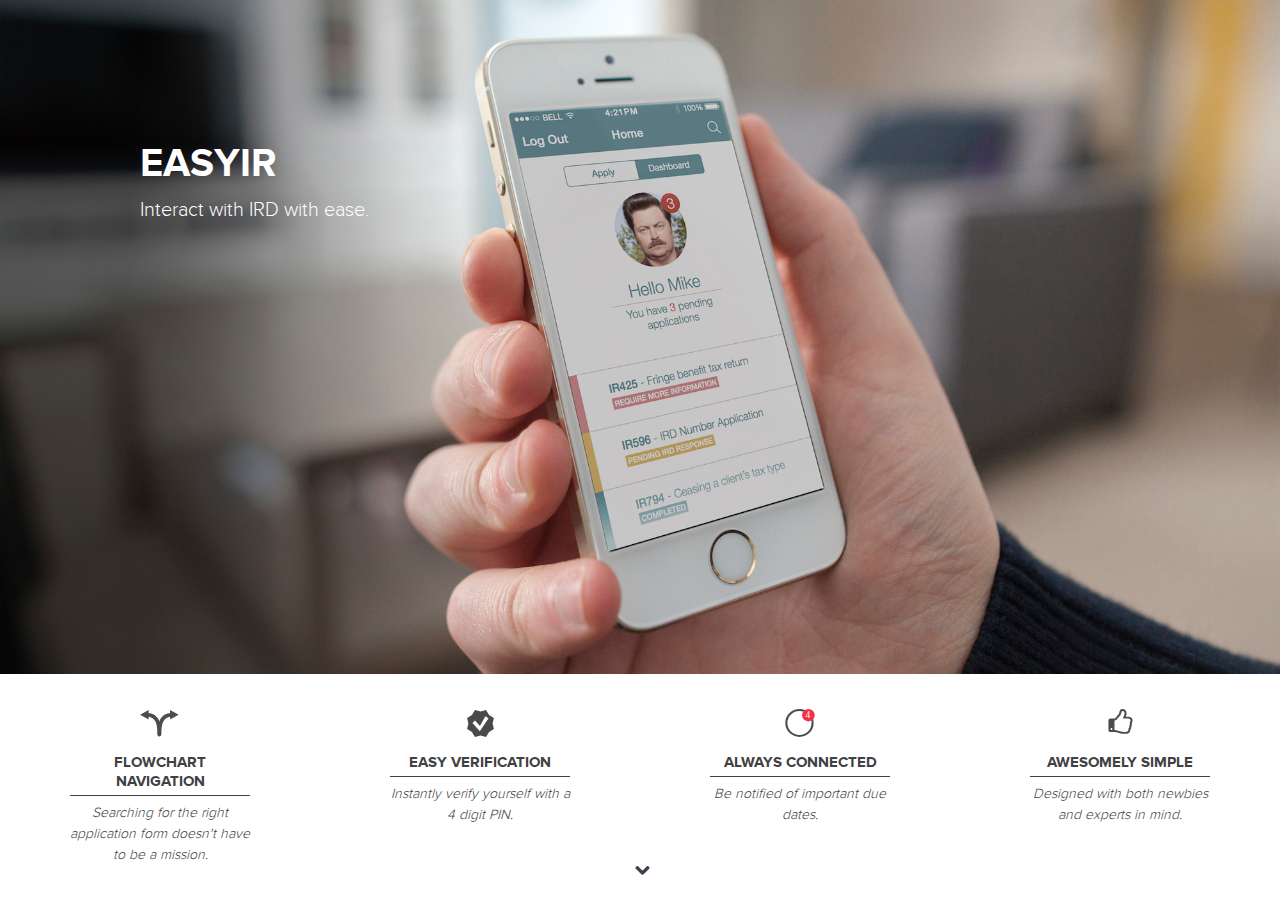
==== index.html @ 70b87dc8 "iphone5 wireframe" ====
<!doctype html>
<html lang="en">

<head>
    <meta charset="UTF-8">

    <title>EasyIR</title>
    <link href="http://fonts.googleapis.com/css?family=Nunito" rel="stylesheet">
    <script src="http://use.edgefonts.net/kreon.js"></script>

    <link href="web/assets/vendor/pure-0.4.2.min.css" rel="stylesheet">
    <link href="web/assets/css/main.css" rel="stylesheet">
</head>

<body>

    <div class="easyir-header">
        <div class="easyir-section--content-header">
            <div class="easyir-story-nav-bar easyir-story-nav-bar-logo">
                <a class="easyir-story-nav easyir-story-nav-logo" data-story="1" href="javascript:void(0)">
                    <span>
                        EasyIR
                    </span>
                </a>
            </div>
            <div class="easyir-story-nav-bar">
                <a class="easyir-story-nav" data-story="2" href="javascript:void(0)">
                    <span>
                        Meet Fred
                    </span>
                </a>
                <a class="easyir-story-nav" data-story="3" href="javascript:void(0)">
                    <span>
                        Meet Jane
                    </span>
                </a>
                <a class="easyir-story-nav" data-story="4" href="javascript:void(0)">
                    <span>
                        Meet Mike
                    </span>
                </a>
                <a class="easyir-story-nav" data-story="5" href="javascript:void(0)">
                    <span>
                        Meet The Team
                    </span>
                </a>
                <a class="easyir-story-nav" data-story="5" href="secret-sauce.html">
                    <span>
                        Secret Sauce
                    </span>
                </a>
            </div>
        </div>
    </div>

    <div class="easyir-main easyir-main-story1" data-story="1">

        <!-- =============================================================== -->
        <!-- ============================ INTRO ============================ -->
        <!-- =============================================================== -->
        <div id="easyir-story1" class="easyir-story" data-slide="1" style="top: 0%;">
            <div class="easyir-section-intro">
                <div class="easyir-section-intro-top">
                    <div class="easyir-title-container">
                        <div class="easyir-intro-title">
                            EasyIR
                        </div>
                        <div class="easyir-intro-subtitle">
                            Interact with IRD with ease.
                        </div>
                    </div>
                </div>
                <div class="easyir-section-intro-bottom">
                    <div class="easyir-section-intro-features">
                        <div class="easyir-section-intro-feature">
                            <img class="easyir-intro-feature-icon" src="web/assets/images/introduction/icn-navigation.svg">
                            <div class="easyir-intro-feature-title">
                                Flowchart Navigation
                            </div>
                            <div class="easyir-intro-feature-description">
                                Searching for the right application form doesn't have to be a mission.
                            </div>
                        </div>
                        <div class="easyir-section-intro-feature">
                            <img class="easyir-intro-feature-icon" src="web/assets/images/introduction/icn-verification.svg">
                            <div class="easyir-intro-feature-title">
                                Easy Verification
                            </div>
                            <div class="easyir-intro-feature-description">
                                Instantly verify yourself with a 4 digit PIN.
                            </div>
                        </div>
                        <div class="easyir-section-intro-feature">
                            <img class="easyir-intro-feature-icon" src="web/assets/images/introduction/icn-notification.svg">
                            <div class="easyir-intro-feature-title">
                                Always Connected
                            </div>
                            <div class="easyir-intro-feature-description">
                                Be notified of important due dates.
                            </div>
                        </div>
                        <div class="easyir-section-intro-feature">
                            <img class="easyir-intro-feature-icon" src="web/assets/images/introduction/icn-awesome.svg">
                            <div class="easyir-intro-feature-title">
                                Awesomely Simple
                            </div>
                            <div class="easyir-intro-feature-description">
                                Designed with both newbies and experts in mind.
                            </div>
                        </div>
                    </div>
                    <div class="easyir-section-intro-bottom-bar">
                        <div class="easyir-next-container easyir-ani-bounce-intro-arrow">
                            <span class="icon-chevron-right easyir-intro-next"></span>
                        </div>
                    </div>
                </div>
            </div>
        </div>

        <!-- =============================================================== -->
        <!-- ========================== MEET FRED ========================== -->
        <!-- =============================================================== -->
        <div id="easyir-story2" class="easyir-story" data-slide="1" style="top: 0%;">
            <div class="easyir-section easyir-slide easyir-section-teal" style="left: 0%;">
                <div class="easyir-section--content">
                    <div class="easyir-section--content-table">
                        <div class="easyir-section--content-cell">
                            <div class="easyir-image-container">
                                <img class="easyir-image-1" src="web/assets/images/fred/slide-01/01-01-01.svg">
                            </div>
                        </div>
                        <div class="easyir-section--content-cell easyir-section--content-caption">
                            <div class="easyir-caption-container">
                                <div class="easyir-section--heading easyir-mtl">
                                    <div class="easyir-section--heading-primary">
                                        Meet Fred
                                    </div>
                                    <div class="easyir-section--sub-heading">
                                        He knows very little about IRD. In fact, he does not yet have a personal IRD number.
                                    </div>
                                </div>
                            </div>
                        </div>
                    </div>
                </div>
            </div><!--

            --><div class="easyir-section easyir-slide easyir-section--story-telling easyir-section-gray" style="left: 0%;">
                <div class="easyir-section--content">
                    <div class="easyir-section--content-table">
                        <div class="easyir-section--content-cell">
                            <div class="easyir-image-container">
                                <img class="easyir-fred-2" src="web/assets/images/fred/slide-02/01.svg">
                            </div>
                        </div>
                        <div class="easyir-section--content-cell easyir-section--content-caption">
                            <div class="easyir-caption-container">
                                <div class="easyir-section--heading easyir-mtl">
                                    <div class="easyir-section--heading-primary">
                                        He's got a business idea
                                    </div>
                                    <div class="easyir-section--sub-heading">
                                        He wants to start a taco truck business. He knows the first thing he needs to do is apply for an IRD number for himself.
                                    </div>
                                </div>
                            </div>
                        </div>
                    </div>
                </div>
            </div><!--

            --><div class="easyir-section easyir-slide easyir-section--story-telling easyir-section-gray" style="left: 0%;">
                <div class="easyir-section--content">
                    <div class="easyir-section--content-table">
                        <div class="easyir-section--content-cell">
                            <div class="easyir-image-container">
                                <img class="easyir-fred-3" src="web/assets/images/fred/slide-03/01.svg">
                            </div>
                        </div>
                        <div class="easyir-section--content-cell easyir-section--content-caption">
                            <div class="easyir-caption-container">
                                <div class="easyir-section--heading easyir-mtl">
                                    <div class="easyir-section--heading-primary">
                                        He's confused
                                    </div>
                                    <div class="easyir-section--sub-heading">
                                        He jumps onto the IRD website, trying to apply for an IRD number.
                                    </div>
                                    <div class="easyir-section--sub-heading easyir-section-sub-heading-speech">
                                        <div class="easyir-speech-beak"></div>
                                        <p>Which application form should I fill out?</p>
                                        <p>What documents do I need?</p>
                                        <p>Can somebody walk me through?</p>
                                    </div>
                                </div>
                            </div>
                        </div>
                    </div>
                </div>
            </div><!--

            --><div class="easyir-section easyir-slide easyir-section--story-telling easyir-section-gray" style="left: 0%;">
                <div class="easyir-section--content easyir-section--content-fred">

                    <div class="easyir-section--content-table">
                        <div class="easyir-section--content-cell easyir--content-cell-top easyir--section--animation-start">
                            <div class="easyir-section--content-animation-start-content">
                                <div class="easyir-section--heading easyir-fred-heading">
                                    <div class="easyir-section--heading-primary">
                                        If he uses EasyIR
                                    </div>
                                    <div class="easyir-section--sub-heading">
                                        He can kick back and let EasyIR hold his hand through the whole process, question by question.
                                    </div>
                                </div>
                                <div class="easyir-image-container easyir-image-container-left">
                                    <img class="easyir-fred-4" src="web/assets/images/fred/slide-04/01.svg">
                                </div>

                                <ul class="easyir-walkthrough easyir-walkthrough-fred easyir-walkthrough-fred1">
                                    <li class="easyir-walkthrough-point easyir-walkthrough-fred1-point1 easyir-walkthrough-point-hidden">
                                        Applying for an IRD number couldn't be easier
                                    </li>
                                    <li class="easyir-walkthrough-point easyir-walkthrough-fred1-point2 easyir-walkthrough-point-hidden">
                                        Unsure about anything, specific help on each question readily available
                                    </li>
                                    <li class="easyir-walkthrough-point easyir-walkthrough-fred1-point3 easyir-walkthrough-point-hidden">
                                        Now Fred knows exactly what forms he needs to fill out
                                    </li>
                                </ul>

                                <ul class="easyir-walkthrough easyir-walkthrough-fred easyir-walkthrough-fred2">
                                    <li class="easyir-walkthrough-point easyir-walkthrough-fred2-point1 easyir-walkthrough-point-hidden">
                                        Requirements are clearly listed out for user to confirm
                                    </li>
                                    <li class="easyir-walkthrough-point easyir-walkthrough-fred2-point2 easyir-walkthrough-point-hidden">
                                        Potential use of cloud distribution software
                                    </li>
                                    <li class="easyir-walkthrough-point easyir-walkthrough-fred2-point3 easyir-walkthrough-point-hidden">
                                        Prerequisite information gathering done! Now all that is left to do is filling out the forms
                                    </li>
                                </ul>

                                <a class="easyir-btn easyir-btn-fred" href="javascript:void(0)">
                                    <span class="easyir-btn-text">Show Fred</span> <span class="easyir-btn-arrow easyir-ani-bounce-arrow icon-chevron-right"></span>
                                </a>
                            </div>
                        </div>
                        <div class="easyir-section--content-cell easyir-section--animation-view easyir-ani-fred-view">

                            <div class="easyir-ani easyir-ani-iphone easyir-fred-iphone">
                                <div class="easyir-ani-overlay easyir-ani-fred">
                                    <div class="easyir-ani easyir-ani-header"></div>
                                    <div class="easyir-ani easyir-ani-open"></div>
                                    <div class="easyir-ani-swipe-gesture"></div>
                                </div>
                            </div>
                        </div>
                    </div>
                </div>

            </div>

            <div class="easyir-story-side-bar easyir-story-side-bar-teal">
                <div class="easyir-story-side-bar-content">
                    Meet Fred
                    <div class="easyir-story-side-bar-app">
                        <div>+</div>
                        <div class="easyir-story-side-bar-app-icon">
                            <img src="web/assets/images/appicon/icon.svg">
                        </div>
                    </div>
                </div>
            </div>

            <a class="easyir-slide-btn easyir-slide-btn-prev icon-chevron-left" href="javascript:void(0)"></a>
            <a class="easyir-slide-btn easyir-slide-btn-next icon-chevron-right" href="javascript:void(0)"></a>

        </div>

        <!-- =============================================================== -->
        <!-- ========================== MEET JANE ========================== -->
        <!-- =============================================================== -->
        <div id="easyir-story3" class="easyir-story" data-slide="1" style="top: 0%;">
            <div class="easyir-section easyir-slide easyir-section-pink" style="left: 0%;">
                <div class="easyir-section--content">
                    <div class="easyir-section--content-table">
                        <div class="easyir-section--content-cell">
                            <div class="easyir-image-container">
                                <img class="easyir-image-1" src="web/assets/images/jane/slide-01/01.svg">
                            </div>
                        </div>
                        <div class="easyir-section--content-cell easyir-section--content-caption">
                            <div class="easyir-caption-container">
                                <div class="easyir-section--heading easyir-mtl">
                                    <div class="easyir-section--heading-primary">
                                        Meet Jane
                                    </div>
                                    <div class="easyir-section--sub-heading">
                                        She's ambitious and independent.
                                    </div>
                                </div>
                            </div>
                        </div>
                    </div>
                </div>
            </div><!--

            --><div class="easyir-section easyir-slide easyir-section--story-telling easyir-section-gray" style="left: 0%;">
                <div class="easyir-section--content">
                    <div class="easyir-section--content-table">
                        <div class="easyir-section--content-cell">
                            <div class="easyir-image-container easyir-mll easyir-mtl">
                                <img class="easyir-jane-2" src="web/assets/images/jane/slide-02/01.svg">
                            </div>
                        </div>
                        <div class="easyir-section--content-cell easyir-section--content-caption">
                            <div class="easyir-caption-container">
                                <div class="easyir-section--heading easyir-mtl">
                                    <div class="easyir-section--heading-primary">
                                        She needs to pay income tax
                                    </div>
                                    <div class="easyir-section--sub-heading">
                                        It's that time of the year!
                                    </div>
                                </div>
                            </div>
                        </div>
                    </div>
                </div>
            </div><!--

            --><div class="easyir-section easyir-slide easyir-section--story-telling easyir-section-gray" style="left: 0%;">
                <div class="easyir-section--content">
                    <div class="easyir-section--content-table">
                        <div class="easyir-section--content-cell">
                            <div class="easyir-image-container easyir-mll easyir-mtl">
                                <img class="easyir-jane-3" src="web/assets/images/jane/slide-03/01.svg">
                            </div>
                        </div>
                        <div class="easyir-section--content-cell easyir-section--content-caption">
                            <div class="easyir-caption-container">
                                <div class="easyir-section--heading easyir-mtl">
                                    <div class="easyir-section--heading-primary">
                                        She's frustrated
                                    </div>
                                    <div class="easyir-section--sub-heading">
                                        She often has problems with account validation, making it hard for her to get any information.
                                    </div>
                                </div>
                            </div>
                        </div>
                    </div>
                </div>
            </div><!--

            --><div class="easyir-section easyir-slide easyir-section--story-telling easyir-section-gray" style="left: 0%;">
                <div class="easyir-section--content">

                    <div class="easyir-section--content-table">
                        <div class="easyir-section--content-cell easyir--content-cell-top easyir--section--animation-start">
                            <div class="easyir-section--content-animation-start-content">
                                <div class="easyir-section--heading easyir-jane-heading">
                                    <div class="easyir-section--heading-primary">
                                        If she uses EASYIR
                                    </div>
                                    <div class="easyir-section--sub-heading">
                                        He can kick back and let EasyIR hold his hand through the whole process, question by question.
                                    </div>
                                </div>
                                <div class="easyir-image-container easyir-image-container-left">
                                    <img class="easyir-jane-4" src="web/assets/images/jane/slide-04/01.svg">
                                </div>

                                <ul class="easyir-walkthrough easyir-walkthrough-jane">
                                    <li class="easyir-walkthrough-point easyir-walkthrough-jane-point1 easyir-walkthrough-point-hidden">
                                        Registering the application provides 2 factor authentication
                                    </li>
                                    <li class="easyir-walkthrough-point easyir-walkthrough-jane-point2 easyir-walkthrough-point-hidden">
                                        Get txted the verification codes makes the setup a breeze
                                    </li>
                                    <li class="easyir-walkthrough-point easyir-walkthrough-jane-point3 easyir-walkthrough-point-hidden">
                                        Simple 4 digit pin to log in rather than IRD number and password
                                    </li>
                                </ul>

                                <a class="easyir-btn easyir-btn-jane" href="javascript:void(0)">
                                    <span class="easyir-btn-text">Show Jane</span> <span class="easyir-btn-arrow easyir-ani-bounce-arrow icon-chevron-right"></span>
                                </a>
                            </div>
                        </div>
                        <div class="easyir-section--content-cell easyir-section--animation-view">

                            <div class="easyir-ani easyir-ani-iphone easyir-jane-iphone">
                                <div class="easyir-ani-overlay easyir-ani-jane">
                                    <div class="easyir-ani easyir-ani-header"></div>
                                    <div class="easyir-ani easyir-ani-open"></div>
                                    <div class="easyir-ani-swipe-gesture"></div>
                                </div>
                            </div>
                        </div>
                    </div>
                </div>

            </div>

            <div class="easyir-story-side-bar easyir-story-side-bar-pink">
                <div class="easyir-story-side-bar-content">
                    Meet Jane
                    <div class="easyir-story-side-bar-app">
                        <div>+</div>
                        <div class="easyir-story-side-bar-app-icon">
                            <img src="web/assets/images/appicon/icon.svg">
                        </div>
                    </div>
                </div>
            </div>

            <a class="easyir-slide-btn easyir-slide-btn-prev icon-chevron-left" href="javascript:void(0)"></a>
            <a class="easyir-slide-btn easyir-slide-btn-next icon-chevron-right" href="javascript:void(0)"></a>

        </div>

        <!-- =============================================================== -->
        <!-- ========================== MEET MIKE ========================== -->
        <!-- =============================================================== -->
        <div id="easyir-story4" class="easyir-story" data-slide="1" style="top: 0%;">
            <div class="easyir-section easyir-slide easyir-section-blue" style="left: 0%;">
                <div class="easyir-section--content">
                    <div class="easyir-section--content-table">
                        <div class="easyir-section--content-cell">
                            <div class="easyir-image-container">
                                <img class="easyir-image-1" src="web/assets/images/mike/slide-01/01.svg">
                            </div>
                        </div>
                        <div class="easyir-section--content-cell easyir-section--content-caption">
                            <div class="easyir-caption-container">
                                <div class="easyir-section--heading easyir-mtl">
                                    <div class="easyir-section--heading-primary">
                                        Meet Mike
                                    </div>
                                    <div class="easyir-section--sub-heading">
                                        He's hip. Very hip.
                                    </div>
                                </div>
                            </div>
                        </div>
                    </div>
                </div>
            </div><!--

            --><div class="easyir-section easyir-slide easyir-section--story-telling easyir-section-gray" style="left: 0%;">
                <div class="easyir-section--content">
                    <div class="easyir-section--content-table">
                        <div class="easyir-section--content-cell">
                            <div class="easyir-image-container easyir-mll easyir-mtl">
                                <img class="easyir-mike-2" src="web/assets/images/mike/slide-02/01.svg">
                            </div>
                        </div>
                        <div class="easyir-section--content-cell easyir-section--content-caption">
                            <div class="easyir-caption-container">
                                <div class="easyir-section--heading easyir-mtl">
                                    <div class="easyir-section--heading-primary">
                                        He's a retail owner
                                    </div>
                                    <div class="easyir-section--sub-heading">
                                        It's that time of the year!
                                    </div>
                                </div>
                            </div>
                        </div>
                    </div>
                </div>
            </div><!--

            --><div class="easyir-section easyir-slide easyir-section--story-telling easyir-section-gray" style="left: 0%;">
                <div class="easyir-section--content">
                    <div class="easyir-section--content-table">
                        <div class="easyir-section--content-cell">
                            <div class="easyir-image-container easyir-mll easyir-mtl">
                                <img class="easyir-mike-3" src="web/assets/images/mike/slide-03/01.svg">
                            </div>
                        </div>
                        <div class="easyir-section--content-cell easyir-section--content-caption">
                            <div class="easyir-caption-container">
                                <div class="easyir-section--heading easyir-mtl">
                                    <div class="easyir-section--heading-primary">
                                        He's busy
                                    </div>
                                    <div class="easyir-section--sub-heading">
                                        She often has problems with account validation. Nobody believes her.
                                    </div>
                                </div>
                            </div>
                        </div>
                    </div>
                </div>
            </div><!--

            --><div class="easyir-section easyir-slide easyir-section--story-telling easyir-section-gray" style="left: 0%;">
                <div class="easyir-section--content">

                    <div class="easyir-section--content-table">
                        <div class="easyir-section--content-cell easyir--content-cell-top easyir--section--animation-start">
                            <div class="easyir-section--content-animation-start-content">
                                <div class="easyir-section--heading easyir-mike-heading">
                                    <div class="easyir-section--heading-primary">
                                        If he uses EASYIR
                                    </div>
                                    <div class="easyir-section--sub-heading">
                                        He can kick back and let EasyIR hold his hand through the whole process, question by question.
                                    </div>
                                </div>
                                <div class="easyir-image-container easyir-image-container-left">
                                    <img class="easyir-mike-4" src="web/assets/images/mike/slide-04/01.svg">
                                </div>

                                <ul class="easyir-walkthrough easyir-walkthrough-mike">
                                    <li class="easyir-walkthrough-point easyir-walkthrough-mike-point1 easyir-walkthrough-point-hidden">
                                        Simple login once set up
                                    </li>
                                    <li class="easyir-walkthrough-point easyir-walkthrough-mike-point2 easyir-walkthrough-point-hidden">
                                        Dashboard shows summary of status from forms completed, pending, and overdue
                                    </li>
                                    <li class="easyir-walkthrough-point easyir-walkthrough-mike-point3 easyir-walkthrough-point-hidden">
                                        Simple to navigate straight to the form in context
                                    </li>
                                </ul>

                                <a class="easyir-btn easyir-btn-mike" href="javascript:void(0)">
                                    <span class="easyir-btn-text">Show Mike</span> <span class="easyir-btn-arrow easyir-ani-bounce-arrow icon-chevron-right"></span>
                                </a>
                            </div>
                        </div>
                        <div class="easyir-section--content-cell easyir-section--animation-view">

                            <div class="easyir-ani easyir-ani-iphone easyir-mike-iphone">
                                <div class="easyir-ani-overlay easyir-ani-mike">

                                    <div class="easyir-ani-app">
                                        <div class="easyir-ani-dashboard1"></div>
                                        <div class="easyir-ani easyir-ani-menu-bar-dashboard1"></div>
                                        <div class="easyir-ani easyir-ani-checkbox-bar easyir-ani-checkbox-bar1">
                                            <div class="easyir-progress-checkbox easyir-progress-checkbox-quater-1 easyir-progress-checkbox-quater-first"></div>
                                            <div class="easyir-progress-checkbox easyir-progress-checkbox-quater-2 easyir-progress-checkbox-quater-second"></div>
                                            <div class="easyir-progress-checkbox easyir-progress-checkbox-quater-3 easyir-progress-checkbox-quater-third"></div>
                                            <div class="easyir-progress-checkbox easyir-progress-checkbox-quater-4 easyir-progress-checkbox-quater-fourth"></div>
                                        </div>

                                        <div class="easyir-ani-dashboard-profile easyir-ani-next"></div>
                                        <div class="easyir-ani-dashboard2 easyir-ani-next"></div>
                                        <div class="easyir-ani-dashboard-bottom easyir-ani-next"></div>
                                        <div class="easyir-ani-menu-bar-dashboard2 easyir-ani-next"></div>
                                        <div class="easyir-ani-press-dashboard"></div>
                                    </div>

                                    <div class="easyir-ani easyir-ani-header"></div>
                                    <div class="easyir-ani easyir-ani-open"></div>
                                    <div class="easyir-ani-swipe-gesture"></div>
                                </div>
                            </div>
                        </div>
                    </div>
                </div>

            </div>

            <div class="easyir-story-side-bar easyir-story-side-bar-blue">
                <div class="easyir-story-side-bar-content">
                    Meet Mike
                    <div class="easyir-story-side-bar-app">
                        <div>+</div>
                        <div class="easyir-story-side-bar-app-icon">
                            <img src="web/assets/images/appicon/icon.svg">
                        </div>
                    </div>
                </div>
            </div>

            <a class="easyir-slide-btn easyir-slide-btn-prev icon-chevron-left" href="javascript:void(0)"></a>
            <a class="easyir-slide-btn easyir-slide-btn-next icon-chevron-right" href="javascript:void(0)"></a>

        </div>

        <div id="easyir-story5" class="easyir-story" data-slide="1" style="top: 0%;">
            <div class="easyir-section easyir-slide easyir-section-gray">
                <div class="easyir-section--content">
                    <div class="easyir-section--content-table">
                        <div class="easyir-section--content-cell">
                            <div class="easyir-team-container">
                                <div class="easyir-team">
                                    <img class="easyir-team-face" src="web/assets/images/team/chris.png">
                                    <div class="easyir-team-name">Chris Greeff</div>
                                    <div class="easyir-team-title">Web Developer</div>
                                    <a href="https://twitter.com/chrisgreeff_" class="easyir-team-twitter"><img src="web/assets/images/team/twitter.svg" class="easyir-team-twitter-img"></a>
                                    <a href="https://github.com/chrisgreeff" class="easyir-team-github"><img src="web/assets/images/team/github.svg" class="easyir-team-github-img"></a>
                                </div>
                                <div class="easyir-team">
                                    <img class="easyir-team-face" src="web/assets/images/team/jacky.png">
                                    <div class="easyir-team-name">Jacky Lee</div>
                                    <div class="easyir-team-title">Designer</div>
                                    <a href="http://www.twitter.com/jackylee_90" class="easyir-team-twitter"><img src="web/assets/images/team/twitter.svg" class="easyir-team-twitter-img"></a>
                                    <a href="https://github.com/aboutjax" class="easyir-team-github"><img src="web/assets/images/team/github.svg" class="easyir-team-github-img"></a>
                                </div>
                            </div>
                        </div>
                        <div class="easyir-section--content-cell easyir-section--content-meet-team">
                            <div class="easyir-caption-container">
                                <div class="easyir-section--heading easyir-meet-team-heading">
                                    <div class="easyir-section--heading-primary">
                                        Meet the Team
                                    </div>
                                    <div class="easyir-section--sub-heading">
                                        She's ambitious and independent.
                                    </div>
                                </div>
                                <a class="easyir-btn easyir-btn-secret-sauce" href="javascript:void(0)">
                                    <span class="easyir-btn-text">Secret Sauce</span> <span class="easyir-btn-arrow easyir-ani-bounce-arrow icon-chevron-right"></span>
                                </a>
                            </div>
                        </div>
                    </div>
                </div>
            </div>
        </div>

    </div>

    <!-- Vendors -->
    <script src="web/js/vendor/jquery-2.1.0.min.js"></script>
    <script src="web/js/vendor/jquery-mousewheel-3.1.9.js"></script>

    <script src="web/js/main.js"></script>
    <script src="web/js/animations.js"></script>
</body>

</html>
---- web/assets/vendor/pure-0.4.2.min.css ----
/*!
Pure v0.4.2
Copyright 2014 Yahoo! Inc. All rights reserved.
Licensed under the BSD License.
https://github.com/yui/pure/blob/master/LICENSE.md
*/
/*!
normalize.css v1.1.3 | MIT License | git.io/normalize
Copyright (c) Nicolas Gallagher and Jonathan Neal
*/
/*! normalize.css v1.1.3 | MIT License | git.io/normalize */article,aside,details,figcaption,figure,footer,header,hgroup,main,nav,section,summary{display:block}audio,canvas,video{display:inline-block;*display:inline;*zoom:1}audio:not([controls]){display:none;height:0}[hidden]{display:none}html{font-size:100%;-ms-text-size-adjust:100%;-webkit-text-size-adjust:100%}html,button,input,select,textarea{font-family:sans-serif}body{margin:0}a:focus{outline:thin dotted}a:active,a:hover{outline:0}h1{font-size:2em;margin:.67em 0}h2{font-size:1.5em;margin:.83em 0}h3{font-size:1.17em;margin:1em 0}h4{font-size:1em;margin:1.33em 0}h5{font-size:.83em;margin:1.67em 0}h6{font-size:.67em;margin:2.33em 0}abbr[title]{border-bottom:1px dotted}b,strong{font-weight:700}blockquote{margin:1em 40px}dfn{font-style:italic}hr{-moz-box-sizing:content-box;box-sizing:content-box;height:0}mark{background:#ff0;color:#000}p,pre{margin:1em 0}code,kbd,pre,samp{font-family:monospace,serif;_font-family:'courier new',monospace;font-size:1em}pre{white-space:pre;white-space:pre-wrap;word-wrap:break-word}q{quotes:none}q:before,q:after{content:'';content:none}small{font-size:80%}sub,sup{font-size:75%;line-height:0;position:relative;vertical-align:baseline}sup{top:-.5em}sub{bottom:-.25em}dl,menu,ol,ul{margin:1em 0}dd{margin:0 0 0 40px}menu,ol,ul{padding:0 0 0 40px}nav ul,nav ol{list-style:none;list-style-image:none}img{border:0;-ms-interpolation-mode:bicubic}svg:not(:root){overflow:hidden}figure{margin:0}form{margin:0}fieldset{border:1px solid silver;margin:0 2px;padding:.35em .625em .75em}legend{border:0;padding:0;white-space:normal;*margin-left:-7px}button,input,select,textarea{font-size:100%;margin:0;vertical-align:baseline;*vertical-align:middle}button,input{line-height:normal}button,select{text-transform:none}button,html input[type=button],input[type=reset],input[type=submit]{-webkit-appearance:button;cursor:pointer;*overflow:visible}button[disabled],html input[disabled]{cursor:default}input[type=checkbox],input[type=radio]{box-sizing:border-box;padding:0;*height:13px;*width:13px}input[type=search]{-webkit-appearance:textfield;-moz-box-sizing:content-box;-webkit-box-sizing:content-box;box-sizing:content-box}input[type=search]::-webkit-search-cancel-button,input[type=search]::-webkit-search-decoration{-webkit-appearance:none}button::-moz-focus-inner,input::-moz-focus-inner{border:0;padding:0}textarea{overflow:auto;vertical-align:top}table{border-collapse:collapse;border-spacing:0}[hidden]{display:none!important}.pure-g{letter-spacing:-.31em;*letter-spacing:normal;*word-spacing:-.43em;text-rendering:optimizespeed;font-family:FreeSans,Arimo,"Droid Sans",Helvetica,Arial,sans-serif;display:-webkit-flex;-webkit-flex-flow:row wrap;display:-ms-flexbox;-ms-flex-flow:row wrap}.opera-only :-o-prefocus,.pure-g{word-spacing:-.43em}.pure-u{display:inline-block;*display:inline;zoom:1;letter-spacing:normal;word-spacing:normal;vertical-align:top;text-rendering:auto}.pure-g [class *="pure-u"]{font-family:sans-serif}.pure-u-1,.pure-u-1-1,.pure-u-1-2,.pure-u-1-3,.pure-u-2-3,.pure-u-1-4,.pure-u-3-4,.pure-u-1-5,.pure-u-2-5,.pure-u-3-5,.pure-u-4-5,.pure-u-5-5,.pure-u-1-6,.pure-u-5-6,.pure-u-1-8,.pure-u-3-8,.pure-u-5-8,.pure-u-7-8,.pure-u-1-12,.pure-u-5-12,.pure-u-7-12,.pure-u-11-12,.pure-u-1-24,.pure-u-2-24,.pure-u-3-24,.pure-u-4-24,.pure-u-5-24,.pure-u-6-24,.pure-u-7-24,.pure-u-8-24,.pure-u-9-24,.pure-u-10-24,.pure-u-11-24,.pure-u-12-24,.pure-u-13-24,.pure-u-14-24,.pure-u-15-24,.pure-u-16-24,.pure-u-17-24,.pure-u-18-24,.pure-u-19-24,.pure-u-20-24,.pure-u-21-24,.pure-u-22-24,.pure-u-23-24,.pure-u-24-24{display:inline-block;*display:inline;zoom:1;letter-spacing:normal;word-spacing:normal;vertical-align:top;text-rendering:auto}.pure-u-1-24{width:4.1667%;*width:4.1357%}.pure-u-1-12,.pure-u-2-24{width:8.3333%;*width:8.3023%}.pure-u-1-8,.pure-u-3-24{width:12.5%;*width:12.469%}.pure-u-1-6,.pure-u-4-24{width:16.6667%;*width:16.6357%}.pure-u-1-5{width:20%;*width:19.969%}.pure-u-5-24{width:20.8333%;*width:20.8023%}.pure-u-1-4,.pure-u-6-24{width:25%;*width:24.969%}.pure-u-7-24{width:29.1667%;*width:29.1357%}.pure-u-1-3,.pure-u-8-24{width:33.3333%;*width:33.3023%}.pure-u-3-8,.pure-u-9-24{width:37.5%;*width:37.469%}.pure-u-2-5{width:40%;*width:39.969%}.pure-u-5-12,.pure-u-10-24{width:41.6667%;*width:41.6357%}.pure-u-11-24{width:45.8333%;*width:45.8023%}.pure-u-1-2,.pure-u-12-24{width:50%;*width:49.969%}.pure-u-13-24{width:54.1667%;*width:54.1357%}.pure-u-7-12,.pure-u-14-24{width:58.3333%;*width:58.3023%}.pure-u-3-5{width:60%;*width:59.969%}.pure-u-5-8,.pure-u-15-24{width:62.5%;*width:62.469%}.pure-u-2-3,.pure-u-16-24{width:66.6667%;*width:66.6357%}.pure-u-17-24{width:70.8333%;*width:70.8023%}.pure-u-3-4,.pure-u-18-24{width:75%;*width:74.969%}.pure-u-19-24{width:79.1667%;*width:79.1357%}.pure-u-4-5{width:80%;*width:79.969%}.pure-u-5-6,.pure-u-20-24{width:83.3333%;*width:83.3023%}.pure-u-7-8,.pure-u-21-24{width:87.5%;*width:87.469%}.pure-u-11-12,.pure-u-22-24{width:91.6667%;*width:91.6357%}.pure-u-23-24{width:95.8333%;*width:95.8023%}.pure-u-1,.pure-u-1-1,.pure-u-5-5,.pure-u-24-24{width:100%}.pure-g-r{letter-spacing:-.31em;*letter-spacing:normal;*word-spacing:-.43em;font-family:FreeSans,Arimo,"Droid Sans",Helvetica,Arial,sans-serif;display:-webkit-flex;-webkit-flex-flow:row wrap;display:-ms-flexbox;-ms-flex-flow:row wrap}.opera-only :-o-prefocus,.pure-g-r{word-spacing:-.43em}.pure-g-r [class *="pure-u"]{font-family:sans-serif}.pure-g-r img{max-width:100%;height:auto}@media (min-width:980px){.pure-visible-phone{display:none}.pure-visible-tablet{display:none}.pure-hidden-desktop{display:none}}@media (max-width:480px){.pure-g-r>.pure-u,.pure-g-r>[class *="pure-u-"]{width:100%}}@media (max-width:767px){.pure-g-r>.pure-u,.pure-g-r>[class *="pure-u-"]{width:100%}.pure-hidden-phone{display:none}.pure-visible-desktop{display:none}}@media (min-width:768px) and (max-width:979px){.pure-hidden-tablet{display:none}.pure-visible-desktop{display:none}}.pure-button{display:inline-block;*display:inline;zoom:1;line-height:normal;white-space:nowrap;vertical-align:baseline;text-align:center;cursor:pointer;-webkit-user-drag:none;-webkit-user-select:none;-moz-user-select:none;-ms-user-select:none;user-select:none}.pure-button::-moz-focus-inner{padding:0;border:0}.pure-button{font-family:inherit;font-size:100%;*font-size:90%;*overflow:visible;padding:.5em 1em;color:#444;color:rgba(0,0,0,.8);*color:#444;border:1px solid #999;border:0 rgba(0,0,0,0);background-color:#E6E6E6;text-decoration:none;border-radius:2px}.pure-button-hover,.pure-button:hover,.pure-button:focus{filter:progid:DXImageTransform.Microsoft.gradient(startColorstr='#00000000', endColorstr='#1a000000', GradientType=0);background-image:-webkit-gradient(linear,0 0,0 100%,from(transparent),color-stop(40%,rgba(0,0,0,.05)),to(rgba(0,0,0,.1)));background-image:-webkit-linear-gradient(transparent,rgba(0,0,0,.05) 40%,rgba(0,0,0,.1));background-image:-moz-linear-gradient(top,rgba(0,0,0,.05) 0,rgba(0,0,0,.1));background-image:-o-linear-gradient(transparent,rgba(0,0,0,.05) 40%,rgba(0,0,0,.1));background-image:linear-gradient(transparent,rgba(0,0,0,.05) 40%,rgba(0,0,0,.1))}.pure-button:focus{outline:0}.pure-button-active,.pure-button:active{box-shadow:0 0 0 1px rgba(0,0,0,.15) inset,0 0 6px rgba(0,0,0,.2) inset}.pure-button[disabled],.pure-button-disabled,.pure-button-disabled:hover,.pure-button-disabled:focus,.pure-button-disabled:active{border:0;background-image:none;filter:progid:DXImageTransform.Microsoft.gradient(enabled=false);filter:alpha(opacity=40);-khtml-opacity:.4;-moz-opacity:.4;opacity:.4;cursor:not-allowed;box-shadow:none}.pure-button-hidden{display:none}.pure-button::-moz-focus-inner{padding:0;border:0}.pure-button-primary,.pure-button-selected,a.pure-button-primary,a.pure-button-selected{background-color:#0078e7;color:#fff}.pure-form input[type=text],.pure-form input[type=password],.pure-form input[type=email],.pure-form input[type=url],.pure-form input[type=date],.pure-form input[type=month],.pure-form input[type=time],.pure-form input[type=datetime],.pure-form input[type=datetime-local],.pure-form input[type=week],.pure-form input[type=number],.pure-form input[type=search],.pure-form input[type=tel],.pure-form input[type=color],.pure-form select,.pure-form textarea{padding:.5em .6em;display:inline-block;border:1px solid #ccc;box-shadow:inset 0 1px 3px #ddd;border-radius:4px;-webkit-box-sizing:border-box;-moz-box-sizing:border-box;box-sizing:border-box}.pure-form input:not([type]){padding:.5em .6em;display:inline-block;border:1px solid #ccc;box-shadow:inset 0 1px 3px #ddd;border-radius:4px;-webkit-box-sizing:border-box;-moz-box-sizing:border-box;box-sizing:border-box}.pure-form input[type=color]{padding:.2em .5em}.pure-form input[type=text]:focus,.pure-form input[type=password]:focus,.pure-form input[type=email]:focus,.pure-form input[type=url]:focus,.pure-form input[type=date]:focus,.pure-form input[type=month]:focus,.pure-form input[type=time]:focus,.pure-form input[type=datetime]:focus,.pure-form input[type=datetime-local]:focus,.pure-form input[type=week]:focus,.pure-form input[type=number]:focus,.pure-form input[type=search]:focus,.pure-form input[type=tel]:focus,.pure-form input[type=color]:focus,.pure-form select:focus,.pure-form textarea:focus{outline:0;outline:thin dotted \9;border-color:#129FEA}.pure-form input:not([type]):focus{outline:0;outline:thin dotted \9;border-color:#129FEA}.pure-form input[type=file]:focus,.pure-form input[type=radio]:focus,.pure-form input[type=checkbox]:focus{outline:thin dotted #333;outline:1px auto #129FEA}.pure-form .pure-checkbox,.pure-form .pure-radio{margin:.5em 0;display:block}.pure-form input[type=text][disabled],.pure-form input[type=password][disabled],.pure-form input[type=email][disabled],.pure-form input[type=url][disabled],.pure-form input[type=date][disabled],.pure-form input[type=month][disabled],.pure-form input[type=time][disabled],.pure-form input[type=datetime][disabled],.pure-form input[type=datetime-local][disabled],.pure-form input[type=week][disabled],.pure-form input[type=number][disabled],.pure-form input[type=search][disabled],.pure-form input[type=tel][disabled],.pure-form input[type=color][disabled],.pure-form select[disabled],.pure-form textarea[disabled]{cursor:not-allowed;background-color:#eaeded;color:#cad2d3}.pure-form input:not([type])[disabled]{cursor:not-allowed;background-color:#eaeded;color:#cad2d3}.pure-form input[readonly],.pure-form select[readonly],.pure-form textarea[readonly]{background:#eee;color:#777;border-color:#ccc}.pure-form input:focus:invalid,.pure-form textarea:focus:invalid,.pure-form select:focus:invalid{color:#b94a48;border-color:#ee5f5b}.pure-form input:focus:invalid:focus,.pure-form textarea:focus:invalid:focus,.pure-form select:focus:invalid:focus{border-color:#e9322d}.pure-form input[type=file]:focus:invalid:focus,.pure-form input[type=radio]:focus:invalid:focus,.pure-form input[type=checkbox]:focus:invalid:focus{outline-color:#e9322d}.pure-form select{border:1px solid #ccc;background-color:#fff}.pure-form select[multiple]{height:auto}.pure-form label{margin:.5em 0 .2em}.pure-form fieldset{margin:0;padding:.35em 0 .75em;border:0}.pure-form legend{display:block;width:100%;padding:.3em 0;margin-bottom:.3em;color:#333;border-bottom:1px solid #e5e5e5}.pure-form-stacked input[type=text],.pure-form-stacked input[type=password],.pure-form-stacked input[type=email],.pure-form-stacked input[type=url],.pure-form-stacked input[type=date],.pure-form-stacked input[type=month],.pure-form-stacked input[type=time],.pure-form-stacked input[type=datetime],.pure-form-stacked input[type=datetime-local],.pure-form-stacked input[type=week],.pure-form-stacked input[type=number],.pure-form-stacked input[type=search],.pure-form-stacked input[type=tel],.pure-form-stacked input[type=color],.pure-form-stacked select,.pure-form-stacked label,.pure-form-stacked textarea{display:block;margin:.25em 0}.pure-form-stacked input:not([type]){display:block;margin:.25em 0}.pure-form-aligned input,.pure-form-aligned textarea,.pure-form-aligned select,.pure-form-aligned .pure-help-inline,.pure-form-message-inline{display:inline-block;*display:inline;*zoom:1;vertical-align:middle}.pure-form-aligned textarea{vertical-align:top}.pure-form-aligned .pure-control-group{margin-bottom:.5em}.pure-form-aligned .pure-control-group label{text-align:right;display:inline-block;vertical-align:middle;width:10em;margin:0 1em 0 0}.pure-form-aligned .pure-controls{margin:1.5em 0 0 10em}.pure-form input.pure-input-rounded,.pure-form .pure-input-rounded{border-radius:2em;padding:.5em 1em}.pure-form .pure-group fieldset{margin-bottom:10px}.pure-form .pure-group input{display:block;padding:10px;margin:0;border-radius:0;position:relative;top:-1px}.pure-form .pure-group input:focus{z-index:2}.pure-form .pure-group input:first-child{top:1px;border-radius:4px 4px 0 0}.pure-form .pure-group input:last-child{top:-2px;border-radius:0 0 4px 4px}.pure-form .pure-group button{margin:.35em 0}.pure-form .pure-input-1{width:100%}.pure-form .pure-input-2-3{width:66%}.pure-form .pure-input-1-2{width:50%}.pure-form .pure-input-1-3{width:33%}.pure-form .pure-input-1-4{width:25%}.pure-form .pure-help-inline,.pure-form-message-inline{display:inline-block;padding-left:.3em;color:#666;vertical-align:middle;font-size:.875em}.pure-form-message{display:block;color:#666;font-size:.875em}@media only screen and (max-width :480px){.pure-form button[type=submit]{margin:.7em 0 0}.pure-form input:not([type]),.pure-form input[type=text],.pure-form input[type=password],.pure-form input[type=email],.pure-form input[type=url],.pure-form input[type=date],.pure-form input[type=month],.pure-form input[type=time],.pure-form input[type=datetime],.pure-form input[type=datetime-local],.pure-form input[type=week],.pure-form input[type=number],.pure-form input[type=search],.pure-form input[type=tel],.pure-form input[type=color],.pure-form label{margin-bottom:.3em;display:block}.pure-group input:not([type]),.pure-group input[type=text],.pure-group input[type=password],.pure-group input[type=email],.pure-group input[type=url],.pure-group input[type=date],.pure-group input[type=month],.pure-group input[type=time],.pure-group input[type=datetime],.pure-group input[type=datetime-local],.pure-group input[type=week],.pure-group input[type=number],.pure-group input[type=search],.pure-group input[type=tel],.pure-group input[type=color]{margin-bottom:0}.pure-form-aligned .pure-control-group label{margin-bottom:.3em;text-align:left;display:block;width:100%}.pure-form-aligned .pure-controls{margin:1.5em 0 0}.pure-form .pure-help-inline,.pure-form-message-inline,.pure-form-message{display:block;font-size:.75em;padding:.2em 0 .8em}}.pure-menu ul{position:absolute;visibility:hidden}.pure-menu.pure-menu-open{visibility:visible;z-index:2;width:100%}.pure-menu ul{left:-10000px;list-style:none;margin:0;padding:0;top:-10000px;z-index:1}.pure-menu>ul{position:relative}.pure-menu-open>ul{left:0;top:0;visibility:visible}.pure-menu-open>ul:focus{outline:0}.pure-menu li{position:relative}.pure-menu a,.pure-menu .pure-menu-heading{display:block;color:inherit;line-height:1.5em;padding:5px 20px;text-decoration:none;white-space:nowrap}.pure-menu.pure-menu-horizontal>.pure-menu-heading{display:inline-block;*display:inline;zoom:1;margin:0;vertical-align:middle}.pure-menu.pure-menu-horizontal>ul{display:inline-block;*display:inline;zoom:1;vertical-align:middle}.pure-menu li a{padding:5px 20px}.pure-menu-can-have-children>.pure-menu-label:after{content:'\25B8';float:right;font-family:'Lucida Grande','Lucida Sans Unicode','DejaVu Sans',sans-serif;margin-right:-20px;margin-top:-1px}.pure-menu-can-have-children>.pure-menu-label{padding-right:30px}.pure-menu-separator{background-color:#dfdfdf;display:block;height:1px;font-size:0;margin:7px 2px;overflow:hidden}.pure-menu-hidden{display:none}.pure-menu-fixed{position:fixed;top:0;left:0;width:100%}.pure-menu-horizontal li{display:inline-block;*display:inline;zoom:1;vertical-align:middle}.pure-menu-horizontal li li{display:block}.pure-menu-horizontal>.pure-menu-children>.pure-menu-can-have-children>.pure-menu-label:after{content:"\25BE"}.pure-menu-horizontal>.pure-menu-children>.pure-menu-can-have-children>.pure-menu-label{padding-right:30px}.pure-menu-horizontal li.pure-menu-separator{height:50%;width:1px;margin:0 7px}.pure-menu-horizontal li li.pure-menu-separator{height:1px;width:auto;margin:7px 2px}.pure-menu.pure-menu-open,.pure-menu.pure-menu-horizontal li .pure-menu-children{background:#fff;border:1px solid #b7b7b7}.pure-menu.pure-menu-horizontal,.pure-menu.pure-menu-horizontal .pure-menu-heading{border:0}.pure-menu a{border:1px solid transparent;border-left:0;border-right:0}.pure-menu a,.pure-menu .pure-menu-can-have-children>li:after{color:#777}.pure-menu .pure-menu-can-have-children>li:hover:after{color:#fff}.pure-menu .pure-menu-open{background:#dedede}.pure-menu li a:hover,.pure-menu li a:focus{background:#eee}.pure-menu li.pure-menu-disabled a:hover,.pure-menu li.pure-menu-disabled a:focus{background:#fff;color:#bfbfbf}.pure-menu .pure-menu-disabled>a{background-image:none;border-color:transparent;cursor:default}.pure-menu .pure-menu-disabled>a,.pure-menu .pure-menu-can-have-children.pure-menu-disabled>a:after{color:#bfbfbf}.pure-menu .pure-menu-heading{color:#565d64;text-transform:uppercase;font-size:90%;margin-top:.5em;border-bottom-width:1px;border-bottom-style:solid;border-bottom-color:#dfdfdf}.pure-menu .pure-menu-selected a{color:#000}.pure-menu.pure-menu-open.pure-menu-fixed{border:0;border-bottom:1px solid #b7b7b7}.pure-paginator{letter-spacing:-.31em;*letter-spacing:normal;*word-spacing:-.43em;text-rendering:optimizespeed;list-style:none;margin:0;padding:0}.opera-only :-o-prefocus,.pure-paginator{word-spacing:-.43em}.pure-paginator li{display:inline-block;*display:inline;zoom:1;letter-spacing:normal;word-spacing:normal;vertical-align:top;text-rendering:auto}.pure-paginator .pure-button{border-radius:0;padding:.8em 1.4em;vertical-align:top;height:1.1em}.pure-paginator .pure-button:focus,.pure-paginator .pure-button:active{outline-style:none}.pure-paginator .prev,.pure-paginator .next{color:#C0C1C3;text-shadow:0 -1px 0 rgba(0,0,0,.45)}.pure-paginator .prev{border-radius:2px 0 0 2px}.pure-paginator .next{border-radius:0 2px 2px 0}@media (max-width:480px){.pure-menu-horizontal{width:100%}.pure-menu-children li{display:block;border-bottom:1px solid #000}}.pure-table{border-collapse:collapse;border-spacing:0;empty-cells:show;border:1px solid #cbcbcb}.pure-table caption{color:#000;font:italic 85%/1 arial,sans-serif;padding:1em 0;text-align:center}.pure-table td,.pure-table th{border-left:1px solid #cbcbcb;border-width:0 0 0 1px;font-size:inherit;margin:0;overflow:visible;padding:6px 12px}.pure-table td:first-child,.pure-table th:first-child{border-left-width:0}.pure-table thead{background:#e0e0e0;color:#000;text-align:left;vertical-align:bottom}.pure-table td{background-color:transparent}.pure-table-odd td{background-color:#f2f2f2}.pure-table-striped tr:nth-child(2n-1) td{background-color:#f2f2f2}.pure-table-bordered td{border-bottom:1px solid #cbcbcb}.pure-table-bordered tbody>tr:last-child td,.pure-table-horizontal tbody>tr:last-child td{border-bottom-width:0}.pure-table-horizontal td,.pure-table-horizontal th{border-width:0 0 1px;border-bottom:1px solid #cbcbcb}.pure-table-horizontal tbody>tr:last-child td{border-bottom-width:0}
---- web/assets/css/main.css ----
/* line 13, ../sass/global/_surgical.scss */
.easyir-mtn {
  margin-top: 0 !important;
}

/* line 13, ../sass/global/_surgical.scss */
.easyir-mts {
  margin-top: 10px !important;
}

/* line 13, ../sass/global/_surgical.scss */
.easyir-mtm {
  margin-top: 20px !important;
}

/* line 13, ../sass/global/_surgical.scss */
.easyir-mtl {
  margin-top: 50px !important;
}

/* line 13, ../sass/global/_surgical.scss */
.easyir-mbn {
  margin-bottom: 0 !important;
}

/* line 13, ../sass/global/_surgical.scss */
.easyir-mbs {
  margin-bottom: 10px !important;
}

/* line 13, ../sass/global/_surgical.scss */
.easyir-mbm {
  margin-bottom: 20px !important;
}

/* line 13, ../sass/global/_surgical.scss */
.easyir-mbl {
  margin-bottom: 50px !important;
}

/* line 13, ../sass/global/_surgical.scss */
.easyir-mln {
  margin-left: 0 !important;
}

/* line 13, ../sass/global/_surgical.scss */
.easyir-mls {
  margin-left: 10px !important;
}

/* line 13, ../sass/global/_surgical.scss */
.easyir-mlm {
  margin-left: 20px !important;
}

/* line 13, ../sass/global/_surgical.scss */
.easyir-mll {
  margin-left: 50px !important;
}

/* line 13, ../sass/global/_surgical.scss */
.easyir-mrn {
  margin-right: 0 !important;
}

/* line 13, ../sass/global/_surgical.scss */
.easyir-mrs {
  margin-right: 10px !important;
}

/* line 13, ../sass/global/_surgical.scss */
.easyir-mrm {
  margin-right: 20px !important;
}

/* line 13, ../sass/global/_surgical.scss */
.easyir-mrl {
  margin-right: 50px !important;
}

/* line 9, ../sass/global/_surgical.scss */
.easyir-man {
  margin: 0 !important;
}

/* line 9, ../sass/global/_surgical.scss */
.easyir-mas {
  margin: 10px !important;
}

/* line 9, ../sass/global/_surgical.scss */
.easyir-mam {
  margin: 20px !important;
}

/* line 9, ../sass/global/_surgical.scss */
.easyir-mal {
  margin: 50px !important;
}

/* line 13, ../sass/global/_surgical.scss */
.easyir-ptn {
  padding-top: 0 !important;
}

/* line 13, ../sass/global/_surgical.scss */
.easyir-pts {
  padding-top: 10px !important;
}

/* line 13, ../sass/global/_surgical.scss */
.easyir-ptm {
  padding-top: 20px !important;
}

/* line 13, ../sass/global/_surgical.scss */
.easyir-ptl {
  padding-top: 50px !important;
}

/* line 13, ../sass/global/_surgical.scss */
.easyir-pbn {
  padding-bottom: 0 !important;
}

/* line 13, ../sass/global/_surgical.scss */
.easyir-pbs {
  padding-bottom: 10px !important;
}

/* line 13, ../sass/global/_surgical.scss */
.easyir-pbm {
  padding-bottom: 20px !important;
}

/* line 13, ../sass/global/_surgical.scss */
.easyir-pbl {
  padding-bottom: 50px !important;
}

/* line 13, ../sass/global/_surgical.scss */
.easyir-pln {
  padding-left: 0 !important;
}

/* line 13, ../sass/global/_surgical.scss */
.easyir-pls {
  padding-left: 10px !important;
}

/* line 13, ../sass/global/_surgical.scss */
.easyir-plm {
  padding-left: 20px !important;
}

/* line 13, ../sass/global/_surgical.scss */
.easyir-pll {
  padding-left: 50px !important;
}

/* line 13, ../sass/global/_surgical.scss */
.easyir-prn {
  padding-right: 0 !important;
}

/* line 13, ../sass/global/_surgical.scss */
.easyir-prs {
  padding-right: 10px !important;
}

/* line 13, ../sass/global/_surgical.scss */
.easyir-prm {
  padding-right: 20px !important;
}

/* line 13, ../sass/global/_surgical.scss */
.easyir-prl {
  padding-right: 50px !important;
}

/* line 9, ../sass/global/_surgical.scss */
.easyir-pan {
  padding: 0 !important;
}

/* line 9, ../sass/global/_surgical.scss */
.easyir-pas {
  padding: 10px !important;
}

/* line 9, ../sass/global/_surgical.scss */
.easyir-pam {
  padding: 20px !important;
}

/* line 9, ../sass/global/_surgical.scss */
.easyir-pal {
  padding: 50px !important;
}

/* line 21, ../sass/global/_surgical.scss */
.easyir-center {
  text-align: center !important;
}

/* line 25, ../sass/global/_surgical.scss */
.easyir-section--content, .easyir-ani-registration .easyir-ani-registration-btn, .easyir-ani-send-verification-btn,
.easyir-ani-default-btn, .easyir-ani-registration .easyir-ani-apply-button, .easyir-ani-verification-getstarted {
  max-width: 960px;
  margin: 0 auto;
}

/* line 30, ../sass/global/_surgical.scss */
.easyir-story-side-bar, .easyir-ani-registration .easyir-ani-registration-btn, .easyir-ani-send-verification-btn,
.easyir-ani-default-btn, .easyir-ani-registration .easyir-ani-apply-button, .easyir-ani-options-bar-full, .easyir-ani-verification-getstarted {
  vertical-align: middle;
}
/* line 33, ../sass/global/_surgical.scss */
.easyir-story-side-bar:before, .easyir-ani-registration .easyir-ani-registration-btn:before, .easyir-ani-send-verification-btn:before,
.easyir-ani-default-btn:before, .easyir-ani-registration .easyir-ani-apply-button:before, .easyir-ani-options-bar-full:before, .easyir-ani-verification-getstarted:before {
  content: '';
  display: inline-block;
  height: 100%;
  vertical-align: middle;
}

/* line 3, ../sass/partials/_base.scss */
html,
body,
.ember-view {
  height: 100%;
  font-family: kreon, 'Ubuntu', 'Raleway', sans-serif;
  margin: 0;
}

/* line 9, ../sass/partials/_base.scss */
a {
  text-decoration: none;
}

/* line 1, ../sass/partials/modules/_header.scss */
.easyir-header {
  height: 70px;
  position: fixed;
  top: -70px;
  opacity: 1;
  width: 100%;
  background-color: white;
  z-index: 2;
  min-width: 960px;
  -webkit-transition-property: all;
  -moz-transition-property: all;
  -o-transition-property: all;
  transition-property: all;
  -webkit-transition-duration: 0.5s;
  -moz-transition-duration: 0.5s;
  -o-transition-duration: 0.5s;
  transition-duration: 0.5s;
  -webkit-transition-timing-function: ease-in-out;
  -moz-transition-timing-function: ease-in-out;
  -o-transition-timing-function: ease-in-out;
  transition-timing-function: ease-in-out;
}
/* line 15, ../sass/partials/modules/_header.scss */
.easyir-header .easyir-logo {
  display: inline-block;
  position: absolute;
  left: 0;
  top: 0;
  height: 100%;
  text-decoration: none;
  text-align: center;
  margin-left: 20px;
  vertical-align: middle;
}
/* line 26, ../sass/partials/modules/_header.scss */
.easyir-header .easyir-logo:before {
  content: '';
  display: inline-block;
  height: 100%;
  vertical-align: middle;
}

/* line 27, ../sass/partials/modules/_page.scss */
.easyir-section {
  line-height: 0;
  padding: 95px 100px 25px 100px;
  -webkit-box-sizing: border-box;
  -moz-box-sizing: border-box;
  box-sizing: border-box;
  min-width: 960px;
}

/* line 35, ../sass/partials/modules/_page.scss */
.easyir-section--content {
  line-height: 2;
  min-width: 960px;
  white-space: normal;
  position: relative;
  top: 50%;
  margin-top: -250px;
}

/* line 45, ../sass/partials/modules/_page.scss */
.easyir-section--content-footer {
  padding: 30px 25px;
  line-height: normal;
}

/* line 51, ../sass/partials/modules/_page.scss */
.easyir-section--content-header {
  position: relative;
  height: 100%;
  max-width: 960px;
  margin: auto;
}

/* line 58, ../sass/partials/modules/_page.scss */
.easyir-section--heading {
  margin: 0;
  padding: 0;
  line-height: normal;
  text-align: left;
}
/* line 64, ../sass/partials/modules/_page.scss */
.easyir-section--heading .easyir-section--heading-primary {
  text-transform: uppercase;
  font-family: 'proxima_nova_black';
  font-weight: 300;
  font-size: 48px;
  margin: 10px 0;
  border-bottom: 1px solid #414143;
}
/* line 73, ../sass/partials/modules/_page.scss */
.easyir-section--heading .easyir-section--heading-secondary {
  font-weight: 300;
  font-size: 36px;
  margin: 10px 0;
}
/* line 79, ../sass/partials/modules/_page.scss */
.easyir-section--heading .easyir-section--heading-tertiary {
  font-weight: 300;
  font-size: 20px;
  margin: 0;
}
/* line 85, ../sass/partials/modules/_page.scss */
.easyir-section--heading .easyir-section--sub-heading {
  font-weight: normal;
  font-size: 18px;
  line-height: 1.5;
  font-style: italic;
  font-size: 24px;
}

/* line 94, ../sass/partials/modules/_page.scss */
.easyir-section--story-telling {
  padding-left: 250px;
}

/* line 98, ../sass/partials/modules/_page.scss */
.easyir-section--content-table {
  height: 100%;
  width: 960px;
  display: table;
  table-layout: fixed;
}

/* line 105, ../sass/partials/modules/_page.scss */
.easyir-section--content-cell {
  display: table-cell;
  text-align: center;
  height: 100%;
  width: 480px;
}

/* line 112, ../sass/partials/modules/_page.scss */
.easyir--content-cell-top {
  vertical-align: top;
}

/* line 116, ../sass/partials/modules/_page.scss */
.easyir--content-cell-wide {
  width: 100%;
}

/* line 120, ../sass/partials/modules/_page.scss */
.easyir-section--content-caption {
  vertical-align: top;
}

/* line 124, ../sass/partials/modules/_page.scss */
.easyir-caption-container {
  padding: 20px;
}

/* line 128, ../sass/partials/modules/_page.scss */
.easyir-image-container {
  height: 100%;
}

/* line 132, ../sass/partials/modules/_page.scss */
.easyir-image-container-left {
  text-align: left;
}

/* line 136, ../sass/partials/modules/_page.scss */
.easyir-section-sub-heading-speech {
  position: relative;
  background-color: white;
  padding: 12px 20px;
  margin-top: 40px;
}
/* line 142, ../sass/partials/modules/_page.scss */
.easyir-section-sub-heading-speech .easyir-speech-beak {
  width: 0;
  bottom: 0;
  left: -40px;
  position: absolute;
  border-left: 40px solid transparent;
  border-right: 0px solid transparent;
  border-bottom: 40px solid white;
}
/* line 152, ../sass/partials/modules/_page.scss */
.easyir-section-sub-heading-speech p {
  margin: 0;
}

/* line 159, ../sass/partials/modules/_page.scss */
.easyir-section-intro {
  height: 100%;
  -webkit-box-sizing: border-box;
  -moz-box-sizing: border-box;
  box-sizing: border-box;
  padding-bottom: 190px;
}
/* line 164, ../sass/partials/modules/_page.scss */
.easyir-section-intro .easyir-section-intro-top {
  height: 100%;
  margin-bottom: -310px;
  position: relative;
  background: url("../images/introduction/intro-small.jpg");
  background-size: cover;
  background-repeat: no-repeat;
  background-position: center;
}
/* line 174, ../sass/partials/modules/_page.scss */
.easyir-section-intro .easyir-title-container {
  position: absolute;
  top: 140px;
  left: 140px;
  color: white;
  font-family: 'proxima_nova_bold';
  white-space: initial;
}
/* line 183, ../sass/partials/modules/_page.scss */
.easyir-section-intro .easyir-title-container .easyir-intro-title {
  font-size: 40px;
  text-transform: uppercase;
  font-weight: bold;
}
/* line 189, ../sass/partials/modules/_page.scss */
.easyir-section-intro .easyir-title-container .easyir-intro-subtitle {
  margin-top: 10px;
  font-family: 'proxima_nova_light';
  font-size: 20px;
}
/* line 196, ../sass/partials/modules/_page.scss */
.easyir-section-intro .easyir-section-intro-bottom {
  height: 310px;
}
/* line 200, ../sass/partials/modules/_page.scss */
.easyir-section-intro .bouncing-message {
  font-family: proxima_nova_light;
  color: #414143;
  text-transform: uppercase;
}
/* line 208, ../sass/partials/modules/_page.scss */
.easyir-section-intro .easyir-section-intro-features {
  position: absolute;
  bottom: 0;
  display: table;
  table-layout: fixed;
  width: 100%;
  height: 200px;
}
/* line 217, ../sass/partials/modules/_page.scss */
.easyir-section-intro .easyir-section-intro-feature {
  display: table-cell;
  text-align: center;
  background-color: #FFF;
  padding: 35px 70px;
  white-space: normal;
  font-family: proxima_nova_light;
  color: #414143;
}
/* line 228, ../sass/partials/modules/_page.scss */
.easyir-section-intro .easyir-intro-feature-icon {
  width: auto;
  height: 29px;
  margin-bottom: 10px;
}
/* line 234, ../sass/partials/modules/_page.scss */
.easyir-section-intro .easyir-intro-feature-title {
  font-size: 15px;
  font-family: 'proxima_nova_bold';
  border-bottom: 1px solid #414143;
  text-transform: uppercase;
  padding-bottom: 4px;
}
/* line 242, ../sass/partials/modules/_page.scss */
.easyir-section-intro .easyir-intro-feature-description {
  line-height: 1.5;
  font-size: 14px;
  margin-top: 6px;
  font-style: italic;
}
/* line 251, ../sass/partials/modules/_page.scss */
.easyir-section-intro .easyir-section-intro-bottom-bar {
  position: absolute;
  bottom: 0;
  width: 100%;
  height: 40px;
  background-color: #FFF;
  text-align: center;
}
/* line 260, ../sass/partials/modules/_page.scss */
.easyir-section-intro .easyir-next-container {
  display: inline-block;
  -webkit-transform: rotate(90deg);
  -moz-transform: rotate(90deg);
  -ms-transform: rotate(90deg);
  -o-transform: rotate(90deg);
}
/* line 268, ../sass/partials/modules/_page.scss */
.easyir-section-intro .easyir-intro-next {
  color: #414143;
}

/* line 275, ../sass/partials/modules/_page.scss */
.easyir-team-container {
  display: table;
  width: 100%;
}

/* line 280, ../sass/partials/modules/_page.scss */
.easyir-team {
  padding: 30px;
  display: table-cell;
}

/* line 285, ../sass/partials/modules/_page.scss */
.easyir-team-face {
  width: 110px;
  height: auto;
}

/* line 290, ../sass/partials/modules/_page.scss */
.easyir-team-name {
  font-size: 25px;
  font-family: 'proxima_nova_regular';
  border-bottom: 2px solid #d4d4d4;
}

/* line 296, ../sass/partials/modules/_page.scss */
.easyir-team-title {
  font-family: 'proxima_nova_light';
}

/* line 301, ../sass/partials/modules/_page.scss */
.easyir-team-twitter-img,
.easyir-team-github-img {
  width: 30px;
}

/* line 305, ../sass/partials/modules/_page.scss */
.easyir-section--content-meet-team {
  padding-left: 30px;
}

/* line 309, ../sass/partials/modules/_page.scss */
.easyir-meet-team-heading {
  margin-top: -30px;
}

/* line 7, ../sass/partials/modules/_page.scss */
.easyir-page-teal {
  background-color: #94c6ba;
}

/* line 11, ../sass/partials/modules/_page.scss */
.easyir-section-teal {
  background-color: #94c6ba;
  color: #414143;
}
/* line 15, ../sass/partials/modules/_page.scss */
.easyir-section-teal .easyir-section--heading-underline {
  border-bottom: 1px solid #414143;
}
/* line 19, ../sass/partials/modules/_page.scss */
.easyir-section-teal .easyir-section--sub-heading {
  color: #414143;
}

/* line 7, ../sass/partials/modules/_page.scss */
.easyir-page-gray {
  background-color: #eeeeee;
}

/* line 11, ../sass/partials/modules/_page.scss */
.easyir-section-gray {
  background-color: #eeeeee;
  color: #414143;
}
/* line 15, ../sass/partials/modules/_page.scss */
.easyir-section-gray .easyir-section--heading-underline {
  border-bottom: 1px solid #414143;
}
/* line 19, ../sass/partials/modules/_page.scss */
.easyir-section-gray .easyir-section--sub-heading {
  color: #414143;
}

/* line 7, ../sass/partials/modules/_page.scss */
.easyir-page-pink {
  background-color: #f29dae;
}

/* line 11, ../sass/partials/modules/_page.scss */
.easyir-section-pink {
  background-color: #f29dae;
  color: #414143;
}
/* line 15, ../sass/partials/modules/_page.scss */
.easyir-section-pink .easyir-section--heading-underline {
  border-bottom: 1px solid #414143;
}
/* line 19, ../sass/partials/modules/_page.scss */
.easyir-section-pink .easyir-section--sub-heading {
  color: #414143;
}

/* line 7, ../sass/partials/modules/_page.scss */
.easyir-page-blue {
  background-color: #abdaf3;
}

/* line 11, ../sass/partials/modules/_page.scss */
.easyir-section-blue {
  background-color: #abdaf3;
  color: #414143;
}
/* line 15, ../sass/partials/modules/_page.scss */
.easyir-section-blue .easyir-section--heading-underline {
  border-bottom: 1px solid #414143;
}
/* line 19, ../sass/partials/modules/_page.scss */
.easyir-section-blue .easyir-section--sub-heading {
  color: #414143;
}

/* line 7, ../sass/partials/modules/_page.scss */
.easyir-page-teal2 {
  background-color: #45b5c4;
}

/* line 11, ../sass/partials/modules/_page.scss */
.easyir-section-teal2 {
  background-color: #45b5c4;
  color: white;
}
/* line 15, ../sass/partials/modules/_page.scss */
.easyir-section-teal2 .easyir-section--heading-underline {
  border-bottom: 1px solid white;
}
/* line 19, ../sass/partials/modules/_page.scss */
.easyir-section-teal2 .easyir-section--sub-heading {
  color: white;
}

/* line 7, ../sass/partials/modules/_page.scss */
.easyir-page-teal3 {
  background-color: #7ececa;
}

/* line 11, ../sass/partials/modules/_page.scss */
.easyir-section-teal3 {
  background-color: #7ececa;
  color: white;
}
/* line 15, ../sass/partials/modules/_page.scss */
.easyir-section-teal3 .easyir-section--heading-underline {
  border-bottom: 1px solid white;
}
/* line 19, ../sass/partials/modules/_page.scss */
.easyir-section-teal3 .easyir-section--sub-heading {
  color: white;
}

/* line 7, ../sass/partials/modules/_page.scss */
.easyir-page-teal4 {
  background-color: #a0ded6;
}

/* line 11, ../sass/partials/modules/_page.scss */
.easyir-section-teal4 {
  background-color: #a0ded6;
  color: white;
}
/* line 15, ../sass/partials/modules/_page.scss */
.easyir-section-teal4 .easyir-section--heading-underline {
  border-bottom: 1px solid white;
}
/* line 19, ../sass/partials/modules/_page.scss */
.easyir-section-teal4 .easyir-section--sub-heading {
  color: white;
}

/* line 7, ../sass/partials/modules/_page.scss */
.easyir-page-brown1 {
  background-color: #b0a18f;
}

/* line 11, ../sass/partials/modules/_page.scss */
.easyir-section-brown1 {
  background-color: #b0a18f;
  color: white;
}
/* line 15, ../sass/partials/modules/_page.scss */
.easyir-section-brown1 .easyir-section--heading-underline {
  border-bottom: 1px solid white;
}
/* line 19, ../sass/partials/modules/_page.scss */
.easyir-section-brown1 .easyir-section--sub-heading {
  color: white;
}

/* line 7, ../sass/partials/modules/_page.scss */
.easyir-page-brown2 {
  background-color: #dfcdb4;
}

/* line 11, ../sass/partials/modules/_page.scss */
.easyir-section-brown2 {
  background-color: #dfcdb4;
  color: white;
}
/* line 15, ../sass/partials/modules/_page.scss */
.easyir-section-brown2 .easyir-section--heading-underline {
  border-bottom: 1px solid white;
}
/* line 19, ../sass/partials/modules/_page.scss */
.easyir-section-brown2 .easyir-section--sub-heading {
  color: white;
}

/* line 7, ../sass/partials/modules/_page.scss */
.easyir-page-brown3 {
  background-color: #fbeed3;
}

/* line 11, ../sass/partials/modules/_page.scss */
.easyir-section-brown3 {
  background-color: #fbeed3;
  color: white;
}
/* line 15, ../sass/partials/modules/_page.scss */
.easyir-section-brown3 .easyir-section--heading-underline {
  border-bottom: 1px solid white;
}
/* line 19, ../sass/partials/modules/_page.scss */
.easyir-section-brown3 .easyir-section--sub-heading {
  color: white;
}

/* line 3, ../sass/partials/modules/_page-transitions.scss */
.easyir-main,
.easyir-story,
.easyir-slide {
  height: 100%;
  position: relative;
  min-width: 960px;
  -webkit-transition-property: all;
  -moz-transition-property: all;
  -o-transition-property: all;
  transition-property: all;
  -webkit-transition-duration: 1s;
  -moz-transition-duration: 1s;
  -o-transition-duration: 1s;
  transition-duration: 1s;
  -webkit-transition-timing-function: ease-in-out;
  -moz-transition-timing-function: ease-in-out;
  -o-transition-timing-function: ease-in-out;
  transition-timing-function: ease-in-out;
}

/* line 12, ../sass/partials/modules/_page-transitions.scss */
.easyir-main {
  overflow-y: hidden;
}

/* line 16, ../sass/partials/modules/_page-transitions.scss */
.easyir-story {
  white-space: nowrap;
  overflow: hidden;
}

/* line 21, ../sass/partials/modules/_page-transitions.scss */
.easyir-slide {
  display: inline-block;
  width: 100%;
}

/* line 28, ../sass/partials/modules/_page-transitions.scss */
.easyir-slide-btn {
  position: absolute;
  top: 50%;
  text-decoration: none;
  color: #414143;
  font-size: 80px;
  -webkit-transition-property: all;
  -moz-transition-property: all;
  -o-transition-property: all;
  transition-property: all;
  -webkit-transition-duration: 0.5s;
  -moz-transition-duration: 0.5s;
  -o-transition-duration: 0.5s;
  transition-duration: 0.5s;
  -webkit-transition-timing-function: ease-in-out;
  -moz-transition-timing-function: ease-in-out;
  -o-transition-timing-function: ease-in-out;
  transition-timing-function: ease-in-out;
}
/* line 38, ../sass/partials/modules/_page-transitions.scss */
.easyir-slide-btn:hover {
  -webkit-transition-delay: 0s;
  -moz-transition-delay: 0s;
  -o-transition-delay: 0s;
  transition-delay: 0s;
  color: #67676a;
}

/* line 44, ../sass/partials/modules/_page-transitions.scss */
.easyir-slide-btn-prev {
  left: -50px;
  opacity: 0;
}

/* line 49, ../sass/partials/modules/_page-transitions.scss */
.easyir-slide-btn-prev-visible {
  left: 220px;
  opacity: 1;
  -webkit-transition-delay: 0.5s;
  -moz-transition-delay: 0.5s;
  -o-transition-delay: 0.5s;
  transition-delay: 0.5s;
}

/* line 55, ../sass/partials/modules/_page-transitions.scss */
.easyir-slide-btn-next {
  right: 20px;
  opacity: 1;
}

/* line 60, ../sass/partials/modules/_page-transitions.scss */
.easyir-slide-btn-next-hidden {
  right: -50px;
  opacity: 0;
}

/* line 67, ../sass/partials/modules/_page-transitions.scss */
.easyir-header-visible {
  -webkit-transition-delay: 1s;
  -moz-transition-delay: 1s;
  -o-transition-delay: 1s;
  transition-delay: 1s;
  top: 0;
}

/* line 72, ../sass/partials/modules/_page-transitions.scss */
.easyir-story-nav-bar-logo {
  right: initial;
  left: 0;
}

/* line 77, ../sass/partials/modules/_page-transitions.scss */
.easyir-story-nav-bar {
  display: inline-block;
  position: absolute;
  top: 0;
  right: 0;
  height: 100%;
  padding-right: 20px;
}
/* line 85, ../sass/partials/modules/_page-transitions.scss */
.easyir-story-nav-bar:before {
  content: '';
  display: inline-block;
  height: 100%;
  vertical-align: middle;
}
/* line 92, ../sass/partials/modules/_page-transitions.scss */
.easyir-story-nav-bar .easyir-story-nav-logo {
  font-size: 25px !important;
}
/* line 95, ../sass/partials/modules/_page-transitions.scss */
.easyir-story-nav-bar .easyir-story-nav-logo span {
  font-family: 'proxima_nova_bold' !important;
}
/* line 100, ../sass/partials/modules/_page-transitions.scss */
.easyir-story-nav-bar .easyir-story-nav {
  text-decoration: none;
  font-size: 14px;
  margin: 0 20px;
  vertical-align: middle;
}
/* line 106, ../sass/partials/modules/_page-transitions.scss */
.easyir-story-nav-bar .easyir-story-nav:hover:not(.active) span:after {
  width: 100%;
  background-color: #414143;
}
/* line 111, ../sass/partials/modules/_page-transitions.scss */
.easyir-story-nav-bar .easyir-story-nav span {
  font-family: 'proxima_nova_regular';
  text-transform: uppercase;
  display: inline-block;
  position: relative;
  color: #737377;
  -webkit-transition-property: all;
  -moz-transition-property: all;
  -o-transition-property: all;
  transition-property: all;
  -webkit-transition-duration: 0.4s;
  -moz-transition-duration: 0.4s;
  -o-transition-duration: 0.4s;
  transition-duration: 0.4s;
  -webkit-transition-timing-function: ease-in-out;
  -moz-transition-timing-function: ease-in-out;
  -o-transition-timing-function: ease-in-out;
  transition-timing-function: ease-in-out;
}
/* line 121, ../sass/partials/modules/_page-transitions.scss */
.easyir-story-nav-bar .easyir-story-nav span:hover {
  color: #414143;
}
/* line 125, ../sass/partials/modules/_page-transitions.scss */
.easyir-story-nav-bar .easyir-story-nav span:after {
  height: 2px;
  content: '';
  position: absolute;
  bottom: 0;
  width: 0%;
  left: 0;
  background-color: #737377;
  -webkit-transition-property: all;
  -moz-transition-property: all;
  -o-transition-property: all;
  transition-property: all;
  -webkit-transition-duration: 0.4s;
  -moz-transition-duration: 0.4s;
  -o-transition-duration: 0.4s;
  transition-duration: 0.4s;
  -webkit-transition-timing-function: ease-in-out;
  -moz-transition-timing-function: ease-in-out;
  -o-transition-timing-function: ease-in-out;
  transition-timing-function: ease-in-out;
}

/* line 142, ../sass/partials/modules/_page-transitions.scss */
.easyir-story-side-bar-teal {
  background-color: #94c6ba;
}

/* line 146, ../sass/partials/modules/_page-transitions.scss */
.easyir-story-side-bar-pink {
  background-color: #f29dae;
}

/* line 150, ../sass/partials/modules/_page-transitions.scss */
.easyir-story-side-bar-blue {
  background-color: #abdaf3;
}

/* line 154, ../sass/partials/modules/_page-transitions.scss */
.easyir-story-side-bar {
  height: 100%;
  width: 200px;
  position: absolute;
  top: 0;
  left: -200px;
  text-transform: uppercase;
  -webkit-transition-property: all;
  -moz-transition-property: all;
  -o-transition-property: all;
  transition-property: all;
  -webkit-transition-duration: 0.5s;
  -moz-transition-duration: 0.5s;
  -o-transition-duration: 0.5s;
  transition-duration: 0.5s;
  -webkit-transition-timing-function: ease-in-out;
  -moz-transition-timing-function: ease-in-out;
  -o-transition-timing-function: ease-in-out;
  transition-timing-function: ease-in-out;
  display: table;
}
/* line 167, ../sass/partials/modules/_page-transitions.scss */
.easyir-story-side-bar .easyir-story-side-bar-content {
  display: table-cell;
  position: relative;
  white-space: normal;
  font-size: 48px;
  font-family: 'proxima_nova_black';
  color: #414143;
  text-align: center;
  vertical-align: middle;
  -webkit-transition-property: all;
  -moz-transition-property: all;
  -o-transition-property: all;
  transition-property: all;
  -webkit-transition-duration: 1s;
  -moz-transition-duration: 1s;
  -o-transition-duration: 1s;
  transition-duration: 1s;
  -webkit-transition-timing-function: ease-in-out;
  -moz-transition-timing-function: ease-in-out;
  -o-transition-timing-function: ease-in-out;
  transition-timing-function: ease-in-out;
}
/* line 180, ../sass/partials/modules/_page-transitions.scss */
.easyir-story-side-bar .easyir-story-side-bar-content .easyir-story-side-bar-app {
  display: inline-block;
  height: 100px;
  width: 100px;
  opacity: 0;
  -webkit-transition-property: opacity;
  -moz-transition-property: opacity;
  -o-transition-property: opacity;
  transition-property: opacity;
  -webkit-transition-duration: 1s;
  -moz-transition-duration: 1s;
  -o-transition-duration: 1s;
  transition-duration: 1s;
  -webkit-transition-timing-function: ease-in-out;
  -moz-transition-timing-function: ease-in-out;
  -o-transition-timing-function: ease-in-out;
  transition-timing-function: ease-in-out;
}
/* line 192, ../sass/partials/modules/_page-transitions.scss */
.easyir-story-side-bar .easyir-story-side-bar-content.easyir-story-side-bar-app-visible .easyir-story-side-bar-app {
  opacity: 1;
}

/* line 199, ../sass/partials/modules/_page-transitions.scss */
.easyir-story-side-bar-visible {
  left: 0px;
  -webkit-transition-delay: 0.5s;
  -moz-transition-delay: 0.5s;
  -o-transition-delay: 0.5s;
  transition-delay: 0.5s;
}

/* line 4, ../sass/partials/modules/_animation-layout.scss */
.easyir-btn {
  background-color: #c3656c;
  color: white;
  text-transform: uppercase;
  padding: 3px 17px;
  -webkit-border-radius: 5px;
  -moz-border-radius: 5px;
  -ms-border-radius: 5px;
  -o-border-radius: 5px;
  border-radius: 5px;
  -webkit-transition-property: all;
  -moz-transition-property: all;
  -o-transition-property: all;
  transition-property: all;
  -webkit-transition-duration: 0.3s;
  -moz-transition-duration: 0.3s;
  -o-transition-duration: 0.3s;
  transition-duration: 0.3s;
  -webkit-transition-timing-function: ease-in-out;
  -moz-transition-timing-function: ease-in-out;
  -o-transition-timing-function: ease-in-out;
  transition-timing-function: ease-in-out;
}
/* line 14, ../sass/partials/modules/_animation-layout.scss */
.easyir-btn:hover {
  background-color: #9e3e45;
}
/* line 18, ../sass/partials/modules/_animation-layout.scss */
.easyir-btn .easyir-btn-arrow {
  position: relative;
  top: 1px;
  left: 1px;
}

/* line 25, ../sass/partials/modules/_animation-layout.scss */
.easyir-btn-secret-sauce {
  background-color: #008b95;
}
/* line 27, ../sass/partials/modules/_animation-layout.scss */
.easyir-btn-secret-sauce:hover {
  background-color: #004449;
}

/* line 32, ../sass/partials/modules/_animation-layout.scss */
.easyir-btn-disabled {
  pointer-events: none;
  background-color: #646464;
}

/* line 39, ../sass/partials/modules/_animation-layout.scss */
.easyir-btn-fred,
.easyir-btn-jane,
.easyir-btn-mike {
  position: absolute;
  top: 300px;
  right: 150px;
}

/* line 45, ../sass/partials/modules/_animation-layout.scss */
.easyir-section--animation-view {
  width: 275px;
  position: relative;
  vertical-align: top;
}

/* line 51, ../sass/partials/modules/_animation-layout.scss */
.easyir--section--animation-start {
  position: relative;
  width: 685px;
}
/* line 55, ../sass/partials/modules/_animation-layout.scss */
.easyir--section--animation-start .easyir-section--content-animation-start-content {
  position: relative;
  width: 100%;
  height: 100%;
}
/* line 60, ../sass/partials/modules/_animation-layout.scss */
.easyir--section--animation-start .easyir-section--content-animation-start-content .easyir-section--heading {
  width: 500px;
  margin-top: 123px;
}

/* line 67, ../sass/partials/modules/_animation-layout.scss */
.easyir-ani-swipe-gesture {
  top: 0;
  left: 0;
  position: absolute;
  display: inline-block;
  background-color: gray;
  width: 30px;
  height: 30px;
  border-radius: 50%;
  opacity: 0;
  -webkit-transition-property: opacity;
  -moz-transition-property: opacity;
  -o-transition-property: opacity;
  transition-property: opacity;
  -webkit-transition-duration: 0.4s;
  -moz-transition-duration: 0.4s;
  -o-transition-duration: 0.4s;
  transition-duration: 0.4s;
  -webkit-transition-timing-function: ease-in-out;
  -moz-transition-timing-function: ease-in-out;
  -o-transition-timing-function: ease-in-out;
  transition-timing-function: ease-in-out;
}

/* line 82, ../sass/partials/modules/_animation-layout.scss */
.easyir-ani-iphone {
  position: relative;
  background: url("../images/generic-app/00-iphone5s/iphone5s.png");
  width: 100%;
  height: 600px;
  background-size: 287px 600px;
}

/* line 90, ../sass/partials/modules/_animation-layout.scss */
.easyir-ani-overlay {
  position: absolute;
  left: 25px;
  top: 93px;
  height: 405px;
  width: 223px;
  overflow: hidden;
  font-family: 'helvetica' !important;
}

/* line 100, ../sass/partials/modules/_animation-layout.scss */
.easyir-ani-open, .easyir-ani-registration, .easyir-ani-pre1, .easyir-ani-pre2, .easyir-ani-pre3, .easyir-ani-pre4, .easyir-ani-ir595-pre1, .easyir-ani-ir595-pre2, .easyir-ani-ir595-pre3, .easyir-ani-ir595-pre4, .easyir-ani-ir595-pre5, .easyir-ani-verification1, .easyir-ani-verification2, .easyir-ani-verification3, .easyir-ani-verification4, .easyir-ani-verification5, .easyir-ani-dashboard1, .easyir-ani-header, .easyir-ani-registration .easyir-ani-menu-bar, .easyir-ani-menu-bar-pre1,
.easyir-ani-menu-bar-pre2,
.easyir-ani-menu-bar-pre3,
.easyir-ani-menu-bar-pre4, .easyir-ani-ir595-menu-bar-pre1,
.easyir-ani-ir595-menu-bar-pre2,
.easyir-ani-ir595-menu-bar-pre3,
.easyir-ani-ir595-menu-bar-pre4,
.easyir-ani-ir595-menu-bar-pre5, .easyir-ani-menu-bar-verification1,
.easyir-ani-menu-bar-verification2, .easyir-ani-menu-bar-verification3,
.easyir-ani-menu-bar-verification4,
.easyir-ani-menu-bar-verification5,
.easyir-ani-menu-bar-dashboard1, .easyir-ani-menu-bar-dashboard2, .easyir-ani-progress-bar, .easyir-ani-default-btn, .easyir-ani-registration .easyir-ani-apply-button, .easyir-ani-registration .easyir-ani-registration-btn, .easyir-ani-options-bar, .easyir-ani-checkbox-bar, .easyir-ani-ir595-pre4-upload-button, .easyir-ani-send-verification-btn, .easyir-ani-verification-mobile-container, .easyir-ani-verification-code-container, .easyir-ani-txt, .easyir-ani-verification-getstarted, .easyir-ani-dashboard2, .easyir-ani-dashboard-profile, .easyir-ani-dashboard-bottom, .easyir-ani-press-dashboard {
  position: absolute;
  left: 0;
  width: 223px;
}

/* line 106, ../sass/partials/modules/_animation-layout.scss */
.easyir-ani-registration .easyir-ani-registration-irdnumber, .easyir-ani-registration .easyir-ani-registration-password, .easyir-ani-verification-mobile, .easyir-ani-verification-code {
  color: #D4D4D4;
  font-size: 12px;
}

/* line 111, ../sass/partials/modules/_animation-layout.scss */
.easyir-ani-open, .easyir-ani-registration, .easyir-ani-pre1, .easyir-ani-pre2, .easyir-ani-pre3, .easyir-ani-pre4, .easyir-ani-ir595-pre1, .easyir-ani-ir595-pre2, .easyir-ani-ir595-pre3, .easyir-ani-ir595-pre4, .easyir-ani-ir595-pre5, .easyir-ani-verification1, .easyir-ani-verification2, .easyir-ani-verification3, .easyir-ani-verification4, .easyir-ani-verification5, .easyir-ani-dashboard1 {
  top: 0;
  height: 405px;
}

/* line 117, ../sass/partials/modules/_animation-layout.scss */
.easyir-ani-header {
  background: url("../images/generic-app/00-iphone5s/fixed-top-header.png");
  background-size: auto 100%;
  top: -1px;
  height: 15px;
}

/* line 125, ../sass/partials/modules/_animation-layout.scss */
.easyir-ani-open {
  background: url("../images/generic-app/01-open-page/open-page.png");
  background-size: auto 100%;
}

/* line 131, ../sass/partials/modules/_animation-layout.scss */
.easyir-ani-registration .easyir-ani-menu-bar, .easyir-ani-menu-bar-pre1,
.easyir-ani-menu-bar-pre2,
.easyir-ani-menu-bar-pre3,
.easyir-ani-menu-bar-pre4, .easyir-ani-ir595-menu-bar-pre1,
.easyir-ani-ir595-menu-bar-pre2,
.easyir-ani-ir595-menu-bar-pre3,
.easyir-ani-ir595-menu-bar-pre4,
.easyir-ani-ir595-menu-bar-pre5, .easyir-ani-menu-bar-verification1,
.easyir-ani-menu-bar-verification2, .easyir-ani-menu-bar-verification3,
.easyir-ani-menu-bar-verification4,
.easyir-ani-menu-bar-verification5,
.easyir-ani-menu-bar-dashboard1, .easyir-ani-menu-bar-dashboard2 {
  top: 11px;
  height: 31px;
}

/* line 137, ../sass/partials/modules/_animation-layout.scss */
.easyir-ani-progress-bar {
  top: 42px;
  height: 38px;
  font-size: 12px;
  background: white;
  color: #008b95;
  border-bottom: 1px solid #d4d4d4;
}
/* line 146, ../sass/partials/modules/_animation-layout.scss */
.easyir-ani-progress-bar .easyir-ani-progress-bar-content {
  position: absolute;
  top: 8px;
  width: 100%;
}

/* line 154, ../sass/partials/modules/_animation-layout.scss */
.easyir-ani-registration .easyir-ani-registration-btn, .easyir-ani-send-verification-btn,
.easyir-ani-default-btn {
  height: 30px;
  background-color: white;
  color: #008b95;
  border-top: 1px solid #d4d4d4;
  border-bottom: 1px solid #d4d4d4;
  font-size: 12px;
  -webkit-transition-property: all;
  -moz-transition-property: all;
  -o-transition-property: all;
  transition-property: all;
  -webkit-transition-duration: 0.3s;
  -moz-transition-duration: 0.3s;
  -o-transition-duration: 0.3s;
  transition-duration: 0.3s;
  -webkit-transition-timing-function: ease-in-out;
  -moz-transition-timing-function: ease-in-out;
  -o-transition-timing-function: ease-in-out;
  transition-timing-function: ease-in-out;
}

/* line 172, ../sass/partials/modules/_animation-layout.scss */
.easyir-walkthrough {
  text-align: left;
  position: absolute;
  top: 127px;
  left: 368px;
  width: 250px;
  color: #979797;
}
/* line 180, ../sass/partials/modules/_animation-layout.scss */
.easyir-walkthrough .easyir-walkthrough-point-hidden {
  opacity: 0;
}
/* line 184, ../sass/partials/modules/_animation-layout.scss */
.easyir-walkthrough .easyir-walkthrough-point {
  -webkit-transition-property: opacity;
  -moz-transition-property: opacity;
  -o-transition-property: opacity;
  transition-property: opacity;
  -webkit-transition-duration: 0.8s;
  -moz-transition-duration: 0.8s;
  -o-transition-duration: 0.8s;
  transition-duration: 0.8s;
  -webkit-transition-timing-function: ease-in-out;
  -moz-transition-timing-function: ease-in-out;
  -o-transition-timing-function: ease-in-out;
  transition-timing-function: ease-in-out;
  line-height: 1.5;
  margin-bottom: 15px;
  list-style: none;
  padding-bottom: 12px;
  font-family: helvetica;
  text-align: right;
  font-size: 13px;
  background-color: white;
  margin-top: 13px;
  border-left: 6px solid #028b95;
  padding: 10px;
}
/* line 200, ../sass/partials/modules/_animation-layout.scss */
.easyir-walkthrough .easyir-walkthrough-point:last-child {
  border-bottom: none;
}

/* line 208, ../sass/partials/modules/_animation-layout.scss */
.easyir-ani-registration {
  background: url("../images/generic-app/02-registration/bg.png");
  background-size: auto 100%;
}
/* line 213, ../sass/partials/modules/_animation-layout.scss */
.easyir-ani-registration .easyir-ani-menu-bar {
  background: url("../images/generic-app/02-registration/menu-bar-top.png");
  background-size: auto 100%;
}
/* line 219, ../sass/partials/modules/_animation-layout.scss */
.easyir-ani-registration .easyir-ani-apply-button {
  bottom: 0;
  height: 38px;
  background-color: #008b95;
  color: white;
  font-size: 12px;
}
/* line 230, ../sass/partials/modules/_animation-layout.scss */
.easyir-ani-registration .easyir-ani-registration-irdnumber {
  position: absolute;
  top: 128px;
  left: 16px;
}
/* line 237, ../sass/partials/modules/_animation-layout.scss */
.easyir-ani-registration .easyir-ani-registration-password {
  position: absolute;
  top: 158px;
  left: 16px;
}
/* line 245, ../sass/partials/modules/_animation-layout.scss */
.easyir-ani-registration .easyir-ani-registration-btn {
  top: 196px;
  height: 30px;
}

/* line 253, ../sass/partials/modules/_animation-layout.scss */
.easyir-typing {
  color: black !important;
  letter-spacing: 1px;
  font-size: 13px;
}

/* line 261, ../sass/partials/modules/_animation-layout.scss */
.easyir-ani-next {
  right: -223px;
  left: initial !important;
}

/* line 266, ../sass/partials/modules/_animation-layout.scss */
.easyir-ani-app {
  position: relative;
  height: 100%;
  width: 100%;
}

/* line 272, ../sass/partials/modules/_animation-layout.scss */
.easyir-ani-options-table {
  display: table;
  width: 100%;
}

/* line 277, ../sass/partials/modules/_animation-layout.scss */
.easyir-ani-options-cell {
  display: table-cell;
  height: 100%;
  vertical-align: middle;
}

/* line 283, ../sass/partials/modules/_animation-layout.scss */
.easyir-ani-options-bar {
  height: 160px;
  bottom: 0;
  background-color: #f6f6f6;
  border-top: 1px solid #d4d4d4;
  font-size: 14px;
}

/* line 292, ../sass/partials/modules/_animation-layout.scss */
.easyir-ani-options-yes {
  color: #008b95;
  font-size: 18px;
  width: 50%;
  text-align: center;
}

/* line 299, ../sass/partials/modules/_animation-layout.scss */
.easyir-ani-options-no {
  color: red;
  font-size: 18px;
  width: 50%;
  text-align: center;
  border-left: 1px solid #d4d4d4;
}

/* line 307, ../sass/partials/modules/_animation-layout.scss */
.easyir-ani-options-bar-quater {
  position: relative;
  color: #4a4a4a;
  height: 40px;
  border-bottom: 1px solid #d4d4d4;
}
/* line 313, ../sass/partials/modules/_animation-layout.scss */
.easyir-ani-options-bar-quater .easyir-ani-options-bar-quater-content {
  font-size: 11px;
  text-align: left;
  position: absolute;
  left: 45px;
  line-height: 1.5;
}
/* line 321, ../sass/partials/modules/_animation-layout.scss */
.easyir-ani-options-bar-quater .easyir-ani-options-bar-quater-content-1 {
  top: 13px;
}
/* line 325, ../sass/partials/modules/_animation-layout.scss */
.easyir-ani-options-bar-quater .easyir-ani-options-bar-quater-content-2 {
  top: 4px;
}
/* line 329, ../sass/partials/modules/_animation-layout.scss */
.easyir-ani-options-bar-quater .easyir-ani-options-bar-quater-checkbox {
  display: inline-block;
  position: absolute;
  left: 5px;
  top: 4px;
  background-color: white;
  width: 30px;
  height: 30px;
  border-radius: 50%;
  border-color: gray;
  border-width: 1px;
  border-style: solid;
}
/* line 342, ../sass/partials/modules/_animation-layout.scss */
.easyir-ani-options-bar-quater .easyir-ani-options-bar-quater-checkbox::before {
  -webkit-transition-property: opacity;
  -moz-transition-property: opacity;
  -o-transition-property: opacity;
  transition-property: opacity;
  -webkit-transition-duration: 0.5s;
  -moz-transition-duration: 0.5s;
  -o-transition-duration: 0.5s;
  transition-duration: 0.5s;
  -webkit-transition-timing-function: ease-in-out;
  -moz-transition-timing-function: ease-in-out;
  -o-transition-timing-function: ease-in-out;
  transition-timing-function: ease-in-out;
  content: '';
  display: inline-block;
  position: absolute;
  left: 4px;
  top: 4px;
  background-color: gray;
  width: 20px;
  height: 20px;
  border-radius: 50%;
  border-color: gray;
  border-width: 1px;
  border-style: solid;
  opacity: 0;
}
/* line 362, ../sass/partials/modules/_animation-layout.scss */
.easyir-ani-options-bar-quater .easyir-ani-options-bar-quater-checkbox.easyir-ani-options-bar-quater-checkbox-checked::before {
  opacity: 1;
}

/* line 369, ../sass/partials/modules/_animation-layout.scss */
.easyir-ani-options-bar-half {
  position: relative;
  color: #4a4a4a;
  height: 80px;
  border-bottom: 1px solid #d4d4d4;
}

/* line 376, ../sass/partials/modules/_animation-layout.scss */
.easyir-ani-options-bar-half-single {
  width: 100%;
  position: absolute;
  top: 29px;
  left: 0;
}

/* line 383, ../sass/partials/modules/_animation-layout.scss */
.easyir-ani-options-bar-half-double {
  line-height: 1.5;
  position: absolute;
  top: 18px;
  left: 0;
  width: 193px;
  padding: 0 15px;
}

/* line 392, ../sass/partials/modules/_animation-layout.scss */
.easyir-ani-options-bar-half-image {
  width: 50px;
  height: auto;
}

/* line 397, ../sass/partials/modules/_animation-layout.scss */
.easyir-ani-options-bar-full {
  color: #4a4a4a;
  height: 100%;
}

/* line 403, ../sass/partials/modules/_animation-layout.scss */
.easyir-ani-options-bar-arrow {
  position: absolute;
  top: 50%;
  margin-top: -10px;
  width: 20px;
  height: auto;
  right: 35px;
}

/* line 415, ../sass/partials/modules/_animation-layout.scss */
.easyir-ani-progress-bar .easyir-ani-progress-bar-content-percentage {
  position: absolute;
  top: 0;
  right: 10px;
  color: #979797;
}

/* line 423, ../sass/partials/modules/_animation-layout.scss */
.easyir-ani-checkbox-bar {
  top: 7px;
}

/* line 428, ../sass/partials/modules/_animation-layout.scss */
.easyir-progress-checkbox {
  display: inline-block;
  position: absolute;
  background-color: white;
  width: 7px;
  height: 7px;
  border-radius: 50%;
  border-color: #008b95;
  border-width: 1px;
  border-style: solid;
  top: 87px;
  -webkit-transition-property: background-color;
  -moz-transition-property: background-color;
  -o-transition-property: background-color;
  transition-property: background-color;
  -webkit-transition-duration: 0.8s;
  -moz-transition-duration: 0.8s;
  -o-transition-duration: 0.8s;
  transition-duration: 0.8s;
  -webkit-transition-timing-function: ease-in-out;
  -moz-transition-timing-function: ease-in-out;
  -o-transition-timing-function: ease-in-out;
  transition-timing-function: ease-in-out;
}

/* line 444, ../sass/partials/modules/_animation-layout.scss */
.easyir-progress-checkbox-left {
  left: 96px;
}

/* line 448, ../sass/partials/modules/_animation-layout.scss */
.easyir-progress-checkbox-right {
  left: 118px;
}

/* line 452, ../sass/partials/modules/_animation-layout.scss */
.easyir-progress-checkbox-quater-first {
  left: 78px;
}

/* line 456, ../sass/partials/modules/_animation-layout.scss */
.easyir-progress-checkbox-quater-second {
  left: 98px;
}

/* line 460, ../sass/partials/modules/_animation-layout.scss */
.easyir-progress-checkbox-quater-third {
  left: 118px;
}

/* line 464, ../sass/partials/modules/_animation-layout.scss */
.easyir-progress-checkbox-quater-fourth {
  left: 138px;
}

/* line 468, ../sass/partials/modules/_animation-layout.scss */
.easyir-progress-checkbox-checked {
  background-color: #008b95;
}

/* line 474, ../sass/partials/modules/_animation-layout.scss */
.easyir-ani-pre1 {
  background: url("../images/fred-app/03-pre-1/bg.png");
  background-size: 100% auto;
  height: 1025px;
}

/* line 484, ../sass/partials/modules/_animation-layout.scss */
.easyir-ani-menu-bar-pre1,
.easyir-ani-menu-bar-pre2,
.easyir-ani-menu-bar-pre3,
.easyir-ani-menu-bar-pre4 {
  background: url("../images/fred-app/03-pre-1/menu-bar-top.png");
  background-size: 100% auto;
}

/* line 492, ../sass/partials/modules/_animation-layout.scss */
.easyir-ani-pre2 {
  background: url("../images/fred-app/04-pre-2/bg.png");
  background-size: 100% auto;
}

/* line 500, ../sass/partials/modules/_animation-layout.scss */
.easyir-ani-pre3 {
  background: url("../images/fred-app/05-pre-3/bg.png");
  background-size: 100% auto;
}

/* line 508, ../sass/partials/modules/_animation-layout.scss */
.easyir-ani-pre4 {
  background: url("../images/fred-app/06-pre-4/bg.png");
  background-size: 100% auto;
}

/* line 516, ../sass/partials/modules/_animation-layout.scss */
.easyir-ani-ir595-pre1 {
  background: url("../images/fred-app/07-IR595-pre-1/bg.png");
  background-size: 100% auto;
  height: 1025px;
}

/* line 527, ../sass/partials/modules/_animation-layout.scss */
.easyir-ani-ir595-menu-bar-pre1,
.easyir-ani-ir595-menu-bar-pre2,
.easyir-ani-ir595-menu-bar-pre3,
.easyir-ani-ir595-menu-bar-pre4,
.easyir-ani-ir595-menu-bar-pre5 {
  background: url("../images/fred-app/07-IR595-pre-1/menu-bar-top.png");
  background-size: 100% auto;
}

/* line 535, ../sass/partials/modules/_animation-layout.scss */
.easyir-ani-ir595-pre2 {
  background: url("../images/fred-app/08-IR595-pre-2/bg.png");
  background-size: 100% auto;
}

/* line 543, ../sass/partials/modules/_animation-layout.scss */
.easyir-ani-ir595-pre3 {
  background: url("../images/fred-app/09-IR595-pre-3/bg.png");
  background-size: 100% auto;
}

/* line 551, ../sass/partials/modules/_animation-layout.scss */
.easyir-ani-ir595-pre4 {
  background: url("../images/fred-app/09-IR595-pre-4/bg.png");
  background-size: 100% auto;
  top: 6px;
}

/* line 558, ../sass/partials/modules/_animation-layout.scss */
.easyir-ani-ir595-pre4-upload-button {
  background: url("../images/fred-app/09-IR595-pre-4/uploadbutton.png");
  background-size: 100% auto;
  bottom: 0;
  height: 36px;
}

/* line 568, ../sass/partials/modules/_animation-layout.scss */
.easyir-ani-ir595-pre5 {
  background: url("../images/fred-app/09-IR595-pre-5/bg.png");
  background-size: 100% auto;
  top: 10px;
}

/* line 577, ../sass/partials/modules/_animation-layout.scss */
.easyir-ani-verification1 {
  background: url("../images/jane-app/02-mobile-verification/bg.png");
  background-size: 100% auto;
}

/* line 584, ../sass/partials/modules/_animation-layout.scss */
.easyir-ani-menu-bar-verification1,
.easyir-ani-menu-bar-verification2 {
  background: url("../images/jane-app/01-registration/menu-bar-top.png");
  background-size: 100% auto;
}

/* line 593, ../sass/partials/modules/_animation-layout.scss */
.easyir-ani-menu-bar-verification3,
.easyir-ani-menu-bar-verification4,
.easyir-ani-menu-bar-verification5,
.easyir-ani-menu-bar-dashboard1 {
  background: url("../images/jane-app/04-PIN-setup/menu-bar-top.png");
  background-size: 100% auto;
}

/* line 599, ../sass/partials/modules/_animation-layout.scss */
.easyir-ani-send-verification-btn {
  top: 165px;
}

/* line 605, ../sass/partials/modules/_animation-layout.scss */
.easyir-ani-verification-mobile-container {
  top: 125px;
}

/* line 610, ../sass/partials/modules/_animation-layout.scss */
.easyir-ani-verification-mobile {
  position: absolute;
  left: 16px;
  top: 0;
}

/* line 619, ../sass/partials/modules/_animation-layout.scss */
.easyir-ani-verification2 {
  background: url("../images/jane-app/03-verification-code/bg.png");
  background-size: 100% auto;
}

/* line 625, ../sass/partials/modules/_animation-layout.scss */
.easyir-ani-send-verification-submit {
  top: 160px;
}

/* line 629, ../sass/partials/modules/_animation-layout.scss */
.easyir-ani-send-verification-resend {
  top: 189px;
}

/* line 633, ../sass/partials/modules/_animation-layout.scss */
.easyir-ani-verification-code-container {
  top: 125px;
}

/* line 638, ../sass/partials/modules/_animation-layout.scss */
.easyir-ani-verification-code {
  position: absolute;
  left: 16px;
  top: 0;
}

/* line 645, ../sass/partials/modules/_animation-layout.scss */
.easyir-ani-txt {
  height: 70px;
  top: -80px;
  background-color: #414143;
}
/* line 651, ../sass/partials/modules/_animation-layout.scss */
.easyir-ani-txt .easyir-ani-txt-icon {
  position: absolute;
  left: 10px;
  height: 35px;
  top: 17px;
}
/* line 658, ../sass/partials/modules/_animation-layout.scss */
.easyir-ani-txt .easyir-ani-txt-heading {
  position: absolute;
  top: 14px;
  left: 51px;
  color: white;
  font-size: 12px;
}
/* line 666, ../sass/partials/modules/_animation-layout.scss */
.easyir-ani-txt .easyir-ani-txt-message {
  position: absolute;
  top: 33px;
  left: 52px;
  color: white;
  font-size: 10px;
}
/* line 674, ../sass/partials/modules/_animation-layout.scss */
.easyir-ani-txt .easyir-ani-txt-thumbnail {
  position: absolute;
  top: 56px;
  left: 50%;
  margin-left: -15px;
  height: 7px;
  width: 30px;
  -webkit-border-radius: 5px;
  -moz-border-radius: 5px;
  -ms-border-radius: 5px;
  -o-border-radius: 5px;
  border-radius: 5px;
  background-color: gray;
}

/* line 688, ../sass/partials/modules/_animation-layout.scss */
.easyir-ani-verification3 {
  background: url("../images/jane-app/04-PIN-setup/bg.png");
  background-size: 100% auto;
}

/* line 696, ../sass/partials/modules/_animation-layout.scss */
.easyir-ani-verification4 {
  background: url("../images/jane-app/05-successful/bg.png");
  background-size: 100% auto;
}

/* line 702, ../sass/partials/modules/_animation-layout.scss */
.easyir-ani-verification-getstarted {
  bottom: 0;
  height: 38px;
  background-color: #008b95;
  color: white;
  font-size: 12px;
}
/* line 712, ../sass/partials/modules/_animation-layout.scss */
.easyir-ani-verification-getstarted .easyir-ani-verification-getstarted-arrow {
  position: absolute;
  right: 6px;
  width: 30px;
  top: 8px;
}

/* line 722, ../sass/partials/modules/_animation-layout.scss */
.easyir-ani-verification5 {
  background: url("../images/jane-app/06-login/bg.png");
  background-size: 100% auto;
}

/* line 730, ../sass/partials/modules/_animation-layout.scss */
.easyir-ani-dashboard1 {
  background: url("../images/mike-app/01-login/bg.png");
  background-size: 100% auto;
}

/* line 738, ../sass/partials/modules/_animation-layout.scss */
.easyir-ani-dashboard2 {
  background: url("../images/mike-app/02-home/01.png");
  background-size: 100% auto;
  height: 354px;
  top: 242px;
}

/* line 746, ../sass/partials/modules/_animation-layout.scss */
.easyir-ani-menu-bar-dashboard2 {
  background: url("../images/mike-app/02-home/menu-bar-top.png");
  background-size: 100% auto;
}

/* line 752, ../sass/partials/modules/_animation-layout.scss */
.easyir-ani-dashboard-profile {
  background: url("../images/mike-app/02-home/profile.png");
  background-size: 100% auto;
  top: 42px;
  height: 200px;
}

/* line 760, ../sass/partials/modules/_animation-layout.scss */
.easyir-ani-dashboard-bottom {
  background: url("../images/mike-app/02-home/02.png");
  background-size: 100% auto;
  top: 460px;
  height: 100px;
}

/* line 768, ../sass/partials/modules/_animation-layout.scss */
.easyir-ani-press-dashboard {
  height: 50px;
  background-color: gray;
  top: 255px;
  opacity: 0;
}

/* line 778, ../sass/partials/modules/_animation-layout.scss */
.easyir-ani {
  display: inline-block;
  background-repeat: no-repeat;
  background-position: center;
}

@-webkit-keyframes bounceArrow {
  /* line 4, ../sass/partials/modules/_animations.scss */
  0% {
    left: 1px;
  }

  /* line 5, ../sass/partials/modules/_animations.scss */
  50% {
    left: 8px;
  }

  /* line 6, ../sass/partials/modules/_animations.scss */
  100% {
    left: 1px;
  }
}

@-moz-keyframes bounceArrow {
  /* line 9, ../sass/partials/modules/_animations.scss */
  0% {
    left: 1px;
  }

  /* line 10, ../sass/partials/modules/_animations.scss */
  50% {
    left: 8px;
  }

  /* line 11, ../sass/partials/modules/_animations.scss */
  100% {
    left: 1px;
  }
}

@-o-keyframes bounceArrow {
  /* line 14, ../sass/partials/modules/_animations.scss */
  0% {
    left: 1px;
  }

  /* line 15, ../sass/partials/modules/_animations.scss */
  50% {
    left: 8px;
  }

  /* line 16, ../sass/partials/modules/_animations.scss */
  100% {
    left: 1px;
  }
}

@keyframes bounceArrow {
  /* line 19, ../sass/partials/modules/_animations.scss */
  0% {
    left: 1px;
  }

  /* line 20, ../sass/partials/modules/_animations.scss */
  50% {
    left: 8px;
  }

  /* line 21, ../sass/partials/modules/_animations.scss */
  100% {
    left: 1px;
  }
}

/* line 24, ../sass/partials/modules/_animations.scss */
.easyir-ani-bounce-arrow {
  -webkit-animation: bounceArrow 1s ease infinite;
  -moz-animation: bounceArrow 1s ease infinite;
  -o-animation: bounceArrow 1s ease infinite;
  animation: bounceArrow 1s ease infinite;
}

@-webkit-keyframes fredBtn1 {
  /* line 32, ../sass/partials/modules/_animations.scss */
  0% {
    top: 300px;
  }

  /* line 33, ../sass/partials/modules/_animations.scss */
  100% {
    top: 400px;
  }
}

@-moz-keyframes fredBtn1 {
  /* line 36, ../sass/partials/modules/_animations.scss */
  0% {
    top: 300px;
  }

  /* line 37, ../sass/partials/modules/_animations.scss */
  100% {
    top: 400px;
  }
}

@-o-keyframes fredBtn1 {
  /* line 40, ../sass/partials/modules/_animations.scss */
  0% {
    top: 300px;
  }

  /* line 41, ../sass/partials/modules/_animations.scss */
  100% {
    top: 400px;
  }
}

@keyframes fredBtn1 {
  /* line 44, ../sass/partials/modules/_animations.scss */
  0% {
    top: 300px;
  }

  /* line 45, ../sass/partials/modules/_animations.scss */
  100% {
    top: 400px;
  }
}

/* line 50, ../sass/partials/modules/_animations.scss */
.easyir-ani-start-fred1,
.easyir-ani-start-jane1,
.easyir-ani-start-mike1 {
  -webkit-animation: fredBtn1 1s ease;
  -moz-animation: fredBtn1 1s ease;
  -o-animation: fredBtn1 1s ease;
  animation: fredBtn1 1s ease;
  top: 400px;
}

@-webkit-keyframes openApp {
  /* line 62, ../sass/partials/modules/_animations.scss */
  0% {
    opacity: 1;
  }

  /* line 63, ../sass/partials/modules/_animations.scss */
  100% {
    opacity: 0;
  }
}

@-moz-keyframes openApp {
  /* line 66, ../sass/partials/modules/_animations.scss */
  0% {
    opacity: 1;
  }

  /* line 67, ../sass/partials/modules/_animations.scss */
  100% {
    opacity: 0;
  }
}

@-o-keyframes openApp {
  /* line 70, ../sass/partials/modules/_animations.scss */
  0% {
    opacity: 1;
  }

  /* line 71, ../sass/partials/modules/_animations.scss */
  100% {
    opacity: 0;
  }
}

@keyframes openApp {
  /* line 74, ../sass/partials/modules/_animations.scss */
  0% {
    opacity: 1;
  }

  /* line 75, ../sass/partials/modules/_animations.scss */
  100% {
    opacity: 0;
  }
}

/* line 78, ../sass/partials/modules/_animations.scss */
.easyir-ani-open-app {
  -webkit-animation: openApp 0.5s ease;
  -moz-animation: openApp 0.5s ease;
  -o-animation: openApp 0.5s ease;
  animation: openApp 0.5s ease;
  opacity: 0;
}

@-webkit-keyframes typing {
  /* line 90, ../sass/partials/modules/_animations.scss */
  from {
    width: 100%;
  }

  /* line 91, ../sass/partials/modules/_animations.scss */
  to {
    width: 0;
  }
}

@-moz-keyframes typing {
  /* line 94, ../sass/partials/modules/_animations.scss */
  from {
    width: 100%;
  }

  /* line 95, ../sass/partials/modules/_animations.scss */
  to {
    width: 0;
  }
}

@-o-keyframes typing {
  /* line 98, ../sass/partials/modules/_animations.scss */
  from {
    width: 100%;
  }

  /* line 99, ../sass/partials/modules/_animations.scss */
  to {
    width: 0;
  }
}

@keyframes typing {
  /* line 102, ../sass/partials/modules/_animations.scss */
  from {
    width: 100%;
  }

  /* line 103, ../sass/partials/modules/_animations.scss */
  to {
    width: 0;
  }
}

/* line 106, ../sass/partials/modules/_animations.scss */
.easyir-ani-typing {
  position: absolute;
  top: 0;
  right: 0;
  width: 0;
  background: white;
  -webkit-box-sizing: border-box;
  -moz-box-sizing: border-box;
  box-sizing: border-box;
  -webkit-animation: typing 0.8s steps(8, end);
  -moz-animation: typing 0.8s steps(8, end);
  -o-animation: typing 0.8s steps(8, end);
  animation: typing 0.8s steps(8, end);
}

/* line 120, ../sass/partials/modules/_animations.scss */
.easyir-ani-typing-11 {
  position: absolute;
  top: 0;
  right: 0;
  width: 0;
  background: white;
  -webkit-box-sizing: border-box;
  -moz-box-sizing: border-box;
  box-sizing: border-box;
  -webkit-animation: typing 0.8s steps(11, end);
  -moz-animation: typing 0.8s steps(11, end);
  -o-animation: typing 0.8s steps(11, end);
  animation: typing 0.8s steps(11, end);
}

/* line 134, ../sass/partials/modules/_animations.scss */
.easyir-ani-typing-6 {
  position: absolute;
  top: 0;
  right: 0;
  width: 0;
  background: white;
  -webkit-box-sizing: border-box;
  -moz-box-sizing: border-box;
  box-sizing: border-box;
  -webkit-animation: typing 0.8s steps(6, end);
  -moz-animation: typing 0.8s steps(6, end);
  -o-animation: typing 0.8s steps(6, end);
  animation: typing 0.8s steps(6, end);
}

@-webkit-keyframes clickTealButton {
  /* line 151, ../sass/partials/modules/_animations.scss */
  0% {
    background-color: #008b95;
  }

  /* line 152, ../sass/partials/modules/_animations.scss */
  50% {
    background-color: #005b62;
  }

  /* line 153, ../sass/partials/modules/_animations.scss */
  100% {
    background-color: #008b95;
  }
}

@-moz-keyframes clickTealButton {
  /* line 156, ../sass/partials/modules/_animations.scss */
  0% {
    background-color: #008b95;
  }

  /* line 157, ../sass/partials/modules/_animations.scss */
  50% {
    background-color: #005b62;
  }

  /* line 158, ../sass/partials/modules/_animations.scss */
  100% {
    background-color: #008b95;
  }
}

@-o-keyframes clickTealButton {
  /* line 161, ../sass/partials/modules/_animations.scss */
  0% {
    background-color: #008b95;
  }

  /* line 162, ../sass/partials/modules/_animations.scss */
  50% {
    background-color: #005b62;
  }

  /* line 163, ../sass/partials/modules/_animations.scss */
  100% {
    background-color: #008b95;
  }
}

@keyframes clickTealButton {
  /* line 166, ../sass/partials/modules/_animations.scss */
  0% {
    background-color: #008b95;
  }

  /* line 167, ../sass/partials/modules/_animations.scss */
  50% {
    background-color: #005b62;
  }

  /* line 168, ../sass/partials/modules/_animations.scss */
  100% {
    background-color: #008b95;
  }
}

/* line 171, ../sass/partials/modules/_animations.scss */
.easyir-ani-click-teal-button {
  -webkit-animation: clickTealButton 0.6s ease;
  -moz-animation: clickTealButton 0.6s ease;
  -o-animation: clickTealButton 0.6s ease;
  animation: clickTealButton 0.6s ease;
}

@-webkit-keyframes clickGrayButton {
  /* line 179, ../sass/partials/modules/_animations.scss */
  0% {
    background-color: #f6f6f6;
  }

  /* line 180, ../sass/partials/modules/_animations.scss */
  50% {
    background-color: #dddddd;
  }

  /* line 181, ../sass/partials/modules/_animations.scss */
  100% {
    background-color: #f6f6f6;
  }
}

@-moz-keyframes clickGrayButton {
  /* line 184, ../sass/partials/modules/_animations.scss */
  0% {
    background-color: #f6f6f6;
  }

  /* line 185, ../sass/partials/modules/_animations.scss */
  50% {
    background-color: #dddddd;
  }

  /* line 186, ../sass/partials/modules/_animations.scss */
  100% {
    background-color: #f6f6f6;
  }
}

@-o-keyframes clickGrayButton {
  /* line 189, ../sass/partials/modules/_animations.scss */
  0% {
    background-color: #f6f6f6;
  }

  /* line 190, ../sass/partials/modules/_animations.scss */
  50% {
    background-color: #dddddd;
  }

  /* line 191, ../sass/partials/modules/_animations.scss */
  100% {
    background-color: #f6f6f6;
  }
}

@keyframes clickGrayButton {
  /* line 194, ../sass/partials/modules/_animations.scss */
  0% {
    background-color: #f6f6f6;
  }

  /* line 195, ../sass/partials/modules/_animations.scss */
  50% {
    background-color: #dddddd;
  }

  /* line 196, ../sass/partials/modules/_animations.scss */
  100% {
    background-color: #f6f6f6;
  }
}

/* line 199, ../sass/partials/modules/_animations.scss */
.easyir-ani-click-gray-button {
  -webkit-animation: clickGrayButton 0.4s ease;
  -moz-animation: clickGrayButton 0.4s ease;
  -o-animation: clickGrayButton 0.4s ease;
  animation: clickGrayButton 0.4s ease;
}

@-webkit-keyframes showHelp {
  /* line 209, ../sass/partials/modules/_animations.scss */
  0% {
    top: 0;
  }

  /* line 210, ../sass/partials/modules/_animations.scss */
  40% {
    top: -330px;
  }

  /* line 211, ../sass/partials/modules/_animations.scss */
  100% {
    top: -281px;
  }
}

@-moz-keyframes showHelp {
  /* line 214, ../sass/partials/modules/_animations.scss */
  0% {
    top: 0;
  }

  /* line 215, ../sass/partials/modules/_animations.scss */
  40% {
    top: -330px;
  }

  /* line 216, ../sass/partials/modules/_animations.scss */
  100% {
    top: -281px;
  }
}

@-o-keyframes showHelp {
  /* line 219, ../sass/partials/modules/_animations.scss */
  0% {
    top: 0;
  }

  /* line 220, ../sass/partials/modules/_animations.scss */
  40% {
    top: -330px;
  }

  /* line 221, ../sass/partials/modules/_animations.scss */
  100% {
    top: -281px;
  }
}

@keyframes showHelp {
  /* line 224, ../sass/partials/modules/_animations.scss */
  0% {
    top: 0;
  }

  /* line 225, ../sass/partials/modules/_animations.scss */
  40% {
    top: -330px;
  }

  /* line 226, ../sass/partials/modules/_animations.scss */
  100% {
    top: -281px;
  }
}

/* line 229, ../sass/partials/modules/_animations.scss */
.easyir-ani-show-help {
  -webkit-animation: showHelp 1.5s ease;
  -moz-animation: showHelp 1.5s ease;
  -o-animation: showHelp 1.5s ease;
  animation: showHelp 1.5s ease;
  top: -281px;
}

/* line 240, ../sass/partials/modules/_animations.scss */
.easyir-ani-open-dash-board {
  top: 103px;
  -webkit-transition-property: all;
  -moz-transition-property: all;
  -o-transition-property: all;
  transition-property: all;
  -webkit-transition-duration: 0.8s;
  -moz-transition-duration: 0.8s;
  -o-transition-duration: 0.8s;
  transition-duration: 0.8s;
  -webkit-transition-timing-function: ease-in-out;
  -moz-transition-timing-function: ease-in-out;
  -o-transition-timing-function: ease-in-out;
  transition-timing-function: ease-in-out;
}

/* line 247, ../sass/partials/modules/_animations.scss */
.easyir-ani-open-dash-board-profile {
  top: -97px;
  -webkit-transition-property: all;
  -moz-transition-property: all;
  -o-transition-property: all;
  transition-property: all;
  -webkit-transition-duration: 0.8s;
  -moz-transition-duration: 0.8s;
  -o-transition-duration: 0.8s;
  transition-duration: 0.8s;
  -webkit-transition-timing-function: ease-in-out;
  -moz-transition-timing-function: ease-in-out;
  -o-transition-timing-function: ease-in-out;
  transition-timing-function: ease-in-out;
}

/* line 254, ../sass/partials/modules/_animations.scss */
.easyir-ani-open-dash-board-bottom {
  top: 305px;
  -webkit-transition-property: all;
  -moz-transition-property: all;
  -o-transition-property: all;
  transition-property: all;
  -webkit-transition-duration: 0.8s;
  -moz-transition-duration: 0.8s;
  -o-transition-duration: 0.8s;
  transition-duration: 0.8s;
  -webkit-transition-timing-function: ease-in-out;
  -moz-transition-timing-function: ease-in-out;
  -o-transition-timing-function: ease-in-out;
  transition-timing-function: ease-in-out;
}

/* line 261, ../sass/partials/modules/_animations.scss */
.easyir-ani-open-dash-board2 {
  top: -50px;
  -webkit-transition-property: all;
  -moz-transition-property: all;
  -o-transition-property: all;
  transition-property: all;
  -webkit-transition-duration: 0.8s;
  -moz-transition-duration: 0.8s;
  -o-transition-duration: 0.8s;
  transition-duration: 0.8s;
  -webkit-transition-timing-function: ease-in-out;
  -moz-transition-timing-function: ease-in-out;
  -o-transition-timing-function: ease-in-out;
  transition-timing-function: ease-in-out;
}

/* line 268, ../sass/partials/modules/_animations.scss */
.easyir-ani-open-dash-board-profile2 {
  top: -250px;
  -webkit-transition-property: all;
  -moz-transition-property: all;
  -o-transition-property: all;
  transition-property: all;
  -webkit-transition-duration: 0.8s;
  -moz-transition-duration: 0.8s;
  -o-transition-duration: 0.8s;
  transition-duration: 0.8s;
  -webkit-transition-timing-function: ease-in-out;
  -moz-transition-timing-function: ease-in-out;
  -o-transition-timing-function: ease-in-out;
  transition-timing-function: ease-in-out;
}

@-webkit-keyframes pressDashboardButton {
  /* line 276, ../sass/partials/modules/_animations.scss */
  0% {
    opacity: 0;
  }

  /* line 277, ../sass/partials/modules/_animations.scss */
  50% {
    opacity: 0.4;
  }

  /* line 278, ../sass/partials/modules/_animations.scss */
  100% {
    opacity: 0;
  }
}

@-moz-keyframes pressDashboardButton {
  /* line 281, ../sass/partials/modules/_animations.scss */
  0% {
    opacity: 0;
  }

  /* line 282, ../sass/partials/modules/_animations.scss */
  50% {
    opacity: 0.4;
  }

  /* line 283, ../sass/partials/modules/_animations.scss */
  100% {
    opacity: 0;
  }
}

@-o-keyframes pressDashboardButton {
  /* line 286, ../sass/partials/modules/_animations.scss */
  0% {
    opacity: 0;
  }

  /* line 287, ../sass/partials/modules/_animations.scss */
  50% {
    opacity: 0.4;
  }

  /* line 288, ../sass/partials/modules/_animations.scss */
  100% {
    opacity: 0;
  }
}

@keyframes pressDashboardButton {
  /* line 291, ../sass/partials/modules/_animations.scss */
  0% {
    opacity: 0;
  }

  /* line 292, ../sass/partials/modules/_animations.scss */
  50% {
    opacity: 0.4;
  }

  /* line 293, ../sass/partials/modules/_animations.scss */
  100% {
    opacity: 0;
  }
}

/* line 296, ../sass/partials/modules/_animations.scss */
.easyir-press-dashboard-button {
  -webkit-animation: pressDashboardButton 0.4s ease;
  -moz-animation: pressDashboardButton 0.4s ease;
  -o-animation: pressDashboardButton 0.4s ease;
  animation: pressDashboardButton 0.4s ease;
}

@-webkit-keyframes slideNextFrame {
  /* line 307, ../sass/partials/modules/_animations.scss */
  0% {
    right: -223px;
  }

  /* line 308, ../sass/partials/modules/_animations.scss */
  100% {
    right: 0;
  }
}

@-moz-keyframes slideNextFrame {
  /* line 311, ../sass/partials/modules/_animations.scss */
  0% {
    right: -223px;
  }

  /* line 312, ../sass/partials/modules/_animations.scss */
  100% {
    right: 0;
  }
}

@-o-keyframes slideNextFrame {
  /* line 315, ../sass/partials/modules/_animations.scss */
  0% {
    right: -223px;
  }

  /* line 316, ../sass/partials/modules/_animations.scss */
  100% {
    right: 0;
  }
}

@keyframes slideNextFrame {
  /* line 319, ../sass/partials/modules/_animations.scss */
  0% {
    right: -223px;
  }

  /* line 320, ../sass/partials/modules/_animations.scss */
  100% {
    right: 0;
  }
}

/* line 323, ../sass/partials/modules/_animations.scss */
.easyir-ani-slide-next-frame {
  -webkit-animation: slideNextFrame 0.5s ease;
  -moz-animation: slideNextFrame 0.5s ease;
  -o-animation: slideNextFrame 0.5s ease;
  animation: slideNextFrame 0.5s ease;
  right: 0;
}

@-webkit-keyframes slidePrevFrame {
  /* line 333, ../sass/partials/modules/_animations.scss */
  0% {
    right: 0;
  }

  /* line 334, ../sass/partials/modules/_animations.scss */
  100% {
    right: 223px;
  }
}

@-moz-keyframes slidePrevFrame {
  /* line 337, ../sass/partials/modules/_animations.scss */
  0% {
    right: 0;
  }

  /* line 338, ../sass/partials/modules/_animations.scss */
  100% {
    right: 223px;
  }
}

@-o-keyframes slidePrevFrame {
  /* line 341, ../sass/partials/modules/_animations.scss */
  0% {
    right: 0;
  }

  /* line 342, ../sass/partials/modules/_animations.scss */
  100% {
    right: 223px;
  }
}

@keyframes slidePrevFrame {
  /* line 345, ../sass/partials/modules/_animations.scss */
  0% {
    right: 0;
  }

  /* line 346, ../sass/partials/modules/_animations.scss */
  100% {
    right: 223px;
  }
}

/* line 349, ../sass/partials/modules/_animations.scss */
.easyir-ani-slide-prev-frame {
  -webkit-animation: slidePrevFrame 0.5s ease;
  -moz-animation: slidePrevFrame 0.5s ease;
  -o-animation: slidePrevFrame 0.5s ease;
  animation: slidePrevFrame 0.5s ease;
  left: auto;
  right: 223px;
}

@-webkit-keyframes showTxt {
  /* line 362, ../sass/partials/modules/_animations.scss */
  0% {
    top: -80px;
  }

  /* line 363, ../sass/partials/modules/_animations.scss */
  100% {
    top: -5px;
  }
}

@-moz-keyframes showTxt {
  /* line 366, ../sass/partials/modules/_animations.scss */
  0% {
    top: -80px;
  }

  /* line 367, ../sass/partials/modules/_animations.scss */
  100% {
    top: -5px;
  }
}

@-o-keyframes showTxt {
  /* line 370, ../sass/partials/modules/_animations.scss */
  0% {
    top: -80px;
  }

  /* line 371, ../sass/partials/modules/_animations.scss */
  100% {
    top: -5px;
  }
}

@keyframes showTxt {
  /* line 374, ../sass/partials/modules/_animations.scss */
  0% {
    top: -80px;
  }

  /* line 375, ../sass/partials/modules/_animations.scss */
  100% {
    top: -5px;
  }
}

/* line 378, ../sass/partials/modules/_animations.scss */
.easyir-ani-show-txt {
  -webkit-animation: showTxt 0.4s ease;
  -moz-animation: showTxt 0.4s ease;
  -o-animation: showTxt 0.4s ease;
  animation: showTxt 0.4s ease;
  top: -5px;
}

@-webkit-keyframes hideTxt {
  /* line 388, ../sass/partials/modules/_animations.scss */
  0% {
    top: -5px;
  }

  /* line 389, ../sass/partials/modules/_animations.scss */
  100% {
    top: -80px;
  }
}

@-moz-keyframes hideTxt {
  /* line 392, ../sass/partials/modules/_animations.scss */
  0% {
    top: -5px;
  }

  /* line 393, ../sass/partials/modules/_animations.scss */
  100% {
    top: -80px;
  }
}

@-o-keyframes hideTxt {
  /* line 396, ../sass/partials/modules/_animations.scss */
  0% {
    top: -5px;
  }

  /* line 397, ../sass/partials/modules/_animations.scss */
  100% {
    top: -80px;
  }
}

@keyframes hideTxt {
  /* line 400, ../sass/partials/modules/_animations.scss */
  0% {
    top: -5px;
  }

  /* line 401, ../sass/partials/modules/_animations.scss */
  100% {
    top: -80px;
  }
}

/* line 404, ../sass/partials/modules/_animations.scss */
.easyir-ani-hide-txt {
  -webkit-animation: hideTxt 0.4s ease;
  -moz-animation: hideTxt 0.4s ease;
  -o-animation: hideTxt 0.4s ease;
  animation: hideTxt 0.4s ease;
  top: -80px;
}

@-webkit-keyframes gestureHelp {
  /* line 416, ../sass/partials/modules/_animations.scss */
  0% {
    top: 200px;
  }

  /* line 419, ../sass/partials/modules/_animations.scss */
  10% {
    opacity: 0.8;
  }

  /* line 422, ../sass/partials/modules/_animations.scss */
  90% {
    top: 20px;
  }

  /* line 425, ../sass/partials/modules/_animations.scss */
  100% {
    opacity: 0;
  }
}

@-moz-keyframes gestureHelp {
  /* line 430, ../sass/partials/modules/_animations.scss */
  0% {
    top: 200px;
  }

  /* line 433, ../sass/partials/modules/_animations.scss */
  10% {
    opacity: 0.8;
  }

  /* line 436, ../sass/partials/modules/_animations.scss */
  90% {
    top: 20px;
  }

  /* line 439, ../sass/partials/modules/_animations.scss */
  100% {
    opacity: 0;
  }
}

@-o-keyframes gestureHelp {
  /* line 444, ../sass/partials/modules/_animations.scss */
  0% {
    top: 200px;
  }

  /* line 447, ../sass/partials/modules/_animations.scss */
  10% {
    opacity: 0.8;
  }

  /* line 450, ../sass/partials/modules/_animations.scss */
  90% {
    top: 20px;
  }

  /* line 453, ../sass/partials/modules/_animations.scss */
  100% {
    opacity: 0;
  }
}

@keyframes gestureHelp {
  /* line 458, ../sass/partials/modules/_animations.scss */
  0% {
    top: 200px;
  }

  /* line 461, ../sass/partials/modules/_animations.scss */
  10% {
    opacity: 0.8;
  }

  /* line 464, ../sass/partials/modules/_animations.scss */
  90% {
    top: 20px;
  }

  /* line 467, ../sass/partials/modules/_animations.scss */
  100% {
    opacity: 0;
  }
}

/* line 472, ../sass/partials/modules/_animations.scss */
.easyir-ani-gesture-show-help {
  -webkit-animation: gestureHelp 1.5s ease;
  -moz-animation: gestureHelp 1.5s ease;
  -o-animation: gestureHelp 1.5s ease;
  animation: gestureHelp 1.5s ease;
  left: 95px;
}

@-webkit-keyframes pressZero {
  /* line 482, ../sass/partials/modules/_animations.scss */
  0% {
    opacity: 0;
  }

  /* line 483, ../sass/partials/modules/_animations.scss */
  12.5% {
    opacity: 1;
  }

  /* line 484, ../sass/partials/modules/_animations.scss */
  25% {
    opacity: 0;
  }

  /* line 485, ../sass/partials/modules/_animations.scss */
  37.5% {
    opacity: 1;
  }

  /* line 486, ../sass/partials/modules/_animations.scss */
  50% {
    opacity: 0;
  }

  /* line 487, ../sass/partials/modules/_animations.scss */
  62.5% {
    opacity: 1;
  }

  /* line 488, ../sass/partials/modules/_animations.scss */
  75% {
    opacity: 0;
  }

  /* line 489, ../sass/partials/modules/_animations.scss */
  87.5% {
    opacity: 1;
  }

  /* line 490, ../sass/partials/modules/_animations.scss */
  100% {
    opacity: 0;
  }
}

@-moz-keyframes pressZero {
  /* line 493, ../sass/partials/modules/_animations.scss */
  0% {
    opacity: 0;
  }

  /* line 494, ../sass/partials/modules/_animations.scss */
  12.5% {
    opacity: 1;
  }

  /* line 495, ../sass/partials/modules/_animations.scss */
  25% {
    opacity: 0;
  }

  /* line 496, ../sass/partials/modules/_animations.scss */
  37.5% {
    opacity: 1;
  }

  /* line 497, ../sass/partials/modules/_animations.scss */
  50% {
    opacity: 0;
  }

  /* line 498, ../sass/partials/modules/_animations.scss */
  62.5% {
    opacity: 1;
  }

  /* line 499, ../sass/partials/modules/_animations.scss */
  75% {
    opacity: 0;
  }

  /* line 500, ../sass/partials/modules/_animations.scss */
  87.5% {
    opacity: 1;
  }

  /* line 501, ../sass/partials/modules/_animations.scss */
  100% {
    opacity: 0;
  }
}

@-o-keyframes pressZero {
  /* line 504, ../sass/partials/modules/_animations.scss */
  0% {
    opacity: 0;
  }

  /* line 505, ../sass/partials/modules/_animations.scss */
  12.5% {
    opacity: 1;
  }

  /* line 506, ../sass/partials/modules/_animations.scss */
  25% {
    opacity: 0;
  }

  /* line 507, ../sass/partials/modules/_animations.scss */
  37.5% {
    opacity: 1;
  }

  /* line 508, ../sass/partials/modules/_animations.scss */
  50% {
    opacity: 0;
  }

  /* line 509, ../sass/partials/modules/_animations.scss */
  62.5% {
    opacity: 1;
  }

  /* line 510, ../sass/partials/modules/_animations.scss */
  75% {
    opacity: 0;
  }

  /* line 511, ../sass/partials/modules/_animations.scss */
  87.5% {
    opacity: 1;
  }

  /* line 512, ../sass/partials/modules/_animations.scss */
  100% {
    opacity: 0;
  }
}

@keyframes pressZero {
  /* line 515, ../sass/partials/modules/_animations.scss */
  0% {
    opacity: 0;
  }

  /* line 516, ../sass/partials/modules/_animations.scss */
  12.5% {
    opacity: 1;
  }

  /* line 517, ../sass/partials/modules/_animations.scss */
  25% {
    opacity: 0;
  }

  /* line 518, ../sass/partials/modules/_animations.scss */
  37.5% {
    opacity: 1;
  }

  /* line 519, ../sass/partials/modules/_animations.scss */
  50% {
    opacity: 0;
  }

  /* line 520, ../sass/partials/modules/_animations.scss */
  62.5% {
    opacity: 1;
  }

  /* line 521, ../sass/partials/modules/_animations.scss */
  75% {
    opacity: 0;
  }

  /* line 522, ../sass/partials/modules/_animations.scss */
  87.5% {
    opacity: 1;
  }

  /* line 523, ../sass/partials/modules/_animations.scss */
  100% {
    opacity: 0;
  }
}

/* line 526, ../sass/partials/modules/_animations.scss */
.easyir-ani-gesture-press-zero {
  -webkit-animation: pressZero 1.6s ease;
  -moz-animation: pressZero 1.6s ease;
  -o-animation: pressZero 1.6s ease;
  animation: pressZero 1.6s ease;
  left: 97px;
  top: 316px;
}

@-webkit-keyframes bounceIntroArrow {
  /* line 539, ../sass/partials/modules/_animations.scss */
  0% {
    margin-top: 0;
  }

  /* line 540, ../sass/partials/modules/_animations.scss */
  50% {
    margin-top: 6px;
  }

  /* line 541, ../sass/partials/modules/_animations.scss */
  100% {
    margin-top: 0;
  }
}

@-moz-keyframes bounceIntroArrow {
  /* line 544, ../sass/partials/modules/_animations.scss */
  0% {
    margin-top: 0;
  }

  /* line 545, ../sass/partials/modules/_animations.scss */
  50% {
    margin-top: 6px;
  }

  /* line 546, ../sass/partials/modules/_animations.scss */
  100% {
    margin-top: 0;
  }
}

@-o-keyframes bounceIntroArrow {
  /* line 549, ../sass/partials/modules/_animations.scss */
  0% {
    margin-top: 0;
  }

  /* line 550, ../sass/partials/modules/_animations.scss */
  50% {
    margin-top: 6px;
  }

  /* line 551, ../sass/partials/modules/_animations.scss */
  100% {
    margin-top: 0;
  }
}

@keyframes bounceIntroArrow {
  /* line 554, ../sass/partials/modules/_animations.scss */
  0% {
    margin-top: 0;
  }

  /* line 555, ../sass/partials/modules/_animations.scss */
  50% {
    margin-top: 6px;
  }

  /* line 556, ../sass/partials/modules/_animations.scss */
  100% {
    margin-top: 0;
  }
}

/* line 559, ../sass/partials/modules/_animations.scss */
.easyir-ani-bounce-intro-arrow {
  -webkit-animation: bounceIntroArrow 1s ease infinite;
  -moz-animation: bounceIntroArrow 1s ease infinite;
  -o-animation: bounceIntroArrow 1s ease infinite;
  animation: bounceIntroArrow 1s ease infinite;
}

/* line 1, ../sass/partials/modules/_secret-sauce.scss */
.easyir-header-ss {
  position: relative;
  height: 70px;
  width: 100%;
  background-color: white;
  min-width: 960px;
}
/* line 8, ../sass/partials/modules/_secret-sauce.scss */
.easyir-header-ss .easyir-logo {
  display: inline-block;
  position: absolute;
  left: 0;
  top: 0;
  height: 100%;
  text-decoration: none;
  text-align: center;
  margin-left: 20px;
  vertical-align: middle;
}
/* line 19, ../sass/partials/modules/_secret-sauce.scss */
.easyir-header-ss .easyir-logo:before {
  content: '';
  display: inline-block;
  height: 100%;
  vertical-align: middle;
}

/* line 28, ../sass/partials/modules/_secret-sauce.scss */
.easyir-ss-banner {
  background: url("../images/secret-sauce/banner.jpg");
  background-size: cover;
  background-repeat: no-repeat;
  background-position: center;
  background-attachment: fixed;
  height: 600px;
}

/* line 37, ../sass/partials/modules/_secret-sauce.scss */
.easyir-ss-heading {
  text-transform: uppercase;
}

/* line 41, ../sass/partials/modules/_secret-sauce.scss */
.easyir-ss-content {
  top: initial;
  margin-top: 0;
  font-family: 'proxima_nova_light';
  line-height: 1.5;
}

/* line 48, ../sass/partials/modules/_secret-sauce.scss */
.easyir-section--image {
  width: 100%;
}

/* line 52, ../sass/partials/modules/_secret-sauce.scss */
.easyir-section--table {
  display: table;
  table-layout: fixed;
}

/* line 57, ../sass/partials/modules/_secret-sauce.scss */
.easyir-section--table-cell {
  display: table-cell;
  vertical-align: middle;
  width: 50%;
}

/* line 63, ../sass/partials/modules/_secret-sauce.scss */
.easyir-section--table-cell-img {
  padding: 0 20px;
}

/* line 67, ../sass/partials/modules/_secret-sauce.scss */
.easyir-ss-title-image {
  width: 100px;
  height: auto;
}

/* line 72, ../sass/partials/modules/_secret-sauce.scss */
.easyir-ss-subheading {
  margin: 0;
  font-size: 20px !important;
  line-height: 1 !important;
}

/* line 78, ../sass/partials/modules/_secret-sauce.scss */
.easyir-ss-hr {
  background-color: #eeeeee;
  margin: 0 20px;
}

@font-face {
  font-family: 'proxima_nova_black';
  src: url("../fonts/mark_simonson_-_proxima_nova_black-webfont.eot");
  src: url("../fonts/mark_simonson_-_proxima_nova_black-webfont.eot?#iefix") format("embedded-opentype"), url("../fonts/mark_simonson_-_proxima_nova_black-webfont.woff") format("woff"), url("../fonts/mark_simonson_-_proxima_nova_black-webfont.ttf") format("truetype"), url("../fonts/mark_simonson_-_proxima_nova_black-webfont.svg#proxima_nova_blblack") format("svg");
  font-weight: normal;
  font-style: normal;
}

@font-face {
  font-family: 'proxima_nova_bold';
  src: url("../fonts/mark_simonson_-_proxima_nova_bold-webfont.eot");
  src: url("../fonts/mark_simonson_-_proxima_nova_bold-webfont.eot?#iefix") format("embedded-opentype"), url("../fonts/mark_simonson_-_proxima_nova_bold-webfont.woff") format("woff"), url("../fonts/mark_simonson_-_proxima_nova_bold-webfont.ttf") format("truetype"), url("../fonts/mark_simonson_-_proxima_nova_bold-webfont.svg#proxima_nova_blblack") format("svg");
  font-weight: normal;
  font-style: normal;
}

@font-face {
  font-family: 'proxima_nova_regular';
  src: url("../fonts/mark_simonson_-_proxima_nova_regular-webfont.eot");
  src: url("../fonts/mark_simonson_-_proxima_nova_regular-webfont.eot?#iefix") format("embedded-opentype"), url("../fonts/mark_simonson_-_proxima_nova_regular-webfont.woff") format("woff"), url("../fonts/mark_simonson_-_proxima_nova_regular-webfont.ttf") format("truetype"), url("../fonts/mark_simonson_-_proxima_nova_regular-webfont.svg#proxima_nova_blblack") format("svg");
  font-weight: normal;
  font-style: normal;
}

@font-face {
  font-family: 'proxima_nova_light';
  src: url("../fonts/mark_simonson_-_proxima_nova_light-webfont.eot");
  src: url("../fonts/mark_simonson_-_proxima_nova_light-webfont.eot?#iefix") format("embedded-opentype"), url("../fonts/mark_simonson_-_proxima_nova_light-webfont.woff") format("woff"), url("../fonts/mark_simonson_-_proxima_nova_light-webfont.ttf") format("truetype"), url("../fonts/mark_simonson_-_proxima_nova_light-webfont.svg#proxima_nova_blblack") format("svg");
  font-weight: normal;
  font-style: normal;
}

@font-face {
  font-family: 'proxima_nova_light_italic';
  src: url("../fonts/mark_simonson_-_proxima_nova_light_italic-webfont.eot");
  src: url("../fonts/mark_simonson_-_proxima_nova_light_italic-webfont.eot?#iefix") format("embedded-opentype"), url("../fonts/mark_simonson_-_proxima_nova_light_italic-webfont.woff") format("woff"), url("../fonts/mark_simonson_-_proxima_nova_light_italic-webfont.ttf") format("truetype"), url("../fonts/mark_simonson_-_proxima_nova_light_italic-webfont.svg#proxima_nova_blblack") format("svg");
  font-weight: normal;
  font-style: normal;
}

@font-face {
  font-family: 'icomoon';
  src: url("../fonts/icomoon.eot?-s7zo7i");
  src: url("../fonts/icomoon.eot?#iefix-s7zo7i") format("embedded-opentype"), url("../fonts/icomoon.woff?-s7zo7i") format("woff"), url("../fonts/icomoon.ttf?-s7zo7i") format("truetype"), url("../fonts/icomoon.svg?-s7zo7i#icomoon") format("svg");
  font-weight: normal;
  font-style: normal;
}

/* line 103, ../sass/main.scss */
[class^="icon-"], [class*=" icon-"] {
  font-family: 'icomoon';
  speak: none;
  font-style: normal;
  font-weight: normal;
  font-variant: normal;
  text-transform: none;
  line-height: 1;
  /* Better Font Rendering =========== */
  -webkit-font-smoothing: antialiased;
  -moz-osx-font-smoothing: grayscale;
}

/* line 117, ../sass/main.scss */
.icon-chevron-left:before {
  content: "\e600";
}

/* line 120, ../sass/main.scss */
.icon-chevron-right:before {
  content: "\e601";
}

/* line 124, ../sass/main.scss */
.easyir-image-1 {
  height: 500px;
}

/* line 126, ../sass/main.scss */
.easyir-fred-2 {
  height: 650px;
  margin-top: -50px;
}

/* line 127, ../sass/main.scss */
.easyir-fred-3 {
  height: 550px;
  margin-top: 65px;
}

/* line 128, ../sass/main.scss */
.easyir-fred-4 {
  height: 511px;
  margin-top: -50px;
  margin-left: -60px;
}

/* line 129, ../sass/main.scss */
.easyir-fred-heading {
  margin-top: 65px !important;
}

/* line 130, ../sass/main.scss */
.easyir-fred-iphone {
  margin-top: -40px;
  margin-left: -40px;
}

/* line 132, ../sass/main.scss */
.easyir-jane-2 {
  height: 500px;
  margin-top: -20px;
}

/* line 133, ../sass/main.scss */
.easyir-jane-3 {
  height: 450px;
  margin-top: 130px;
  margin-left: 60px;
}

/* line 134, ../sass/main.scss */
.easyir-jane-4 {
  height: 360px;
  margin-top: 55px;
  margin-left: 40px;
}

/* line 135, ../sass/main.scss */
.easyir-jane-heading {
  margin-top: 65px !important;
}

/* line 136, ../sass/main.scss */
.easyir-jane-iphone {
  margin-top: -40px;
  margin-left: -40px;
}

/* line 138, ../sass/main.scss */
.easyir-mike-2 {
  height: 525px;
  margin-top: -55px;
}

/* line 139, ../sass/main.scss */
.easyir-mike-3 {
  height: 500px;
  margin-top: -34px;
  margin-left: -45px;
}

/* line 140, ../sass/main.scss */
.easyir-mike-4 {
  height: 360px;
  margin-top: 25px;
  margin-left: 40px;
}

/* line 141, ../sass/main.scss */
.easyir-mike-heading {
  margin-top: 65px !important;
}

/* line 142, ../sass/main.scss */
.easyir-mike-iphone {
  margin-top: -40px;
  margin-left: -40px;
}
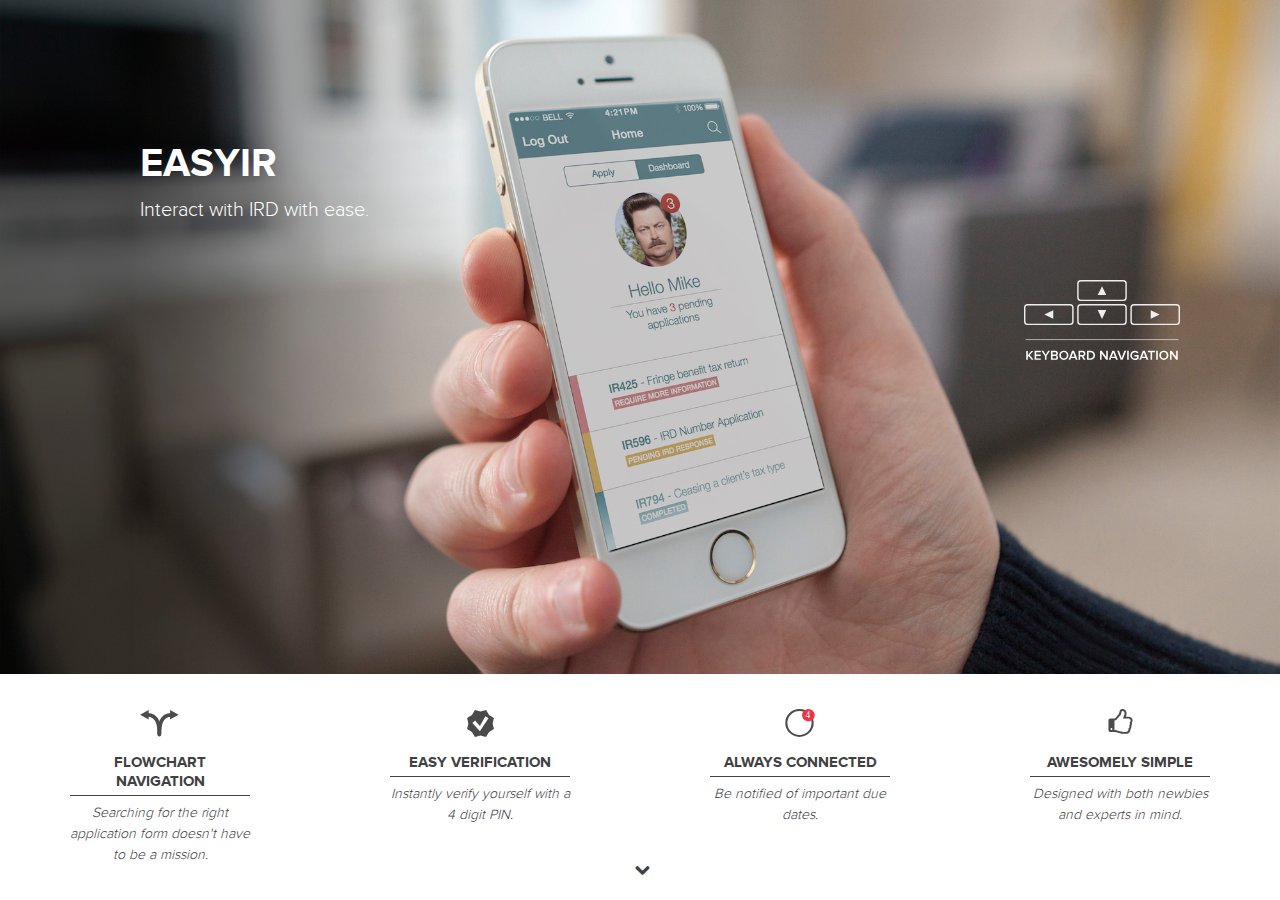
==== commit f2b3a2c8: "search page" ====
--- a/index.html
+++ b/index.html
@@ -70,6 +70,9 @@
                         </div>
                     </div>
                 </div>
+                <div class="arrowkey">
+                    <img class="arrowkey" src="web/assets/images/introduction/arrow-key.svg">
+                </div>
                 <div class="easyir-section-intro-bottom">
                     <div class="easyir-section-intro-features">
                         <div class="easyir-section-intro-feature">
@@ -137,7 +140,7 @@
                                         Meet Fred
                                     </div>
                                     <div class="easyir-section--sub-heading">
-                                        He knows very little about IRD. In fact, he does not yet have a personal IRD number.
+                                        He knows very little about IRD. 
                                     </div>
                                 </div>
                             </div>
@@ -185,7 +188,7 @@
                                         He's confused
                                     </div>
                                     <div class="easyir-section--sub-heading">
-                                        He jumps onto the IRD website, trying to apply for an IRD number.
+                                        As he jumps onto the IRD website trying to apply for an IRD number, he finds it very difficult to get the information he needs.
                                     </div>
                                     <div class="easyir-section--sub-heading easyir-section-sub-heading-speech">
                                         <div class="easyir-speech-beak"></div>
@@ -211,7 +214,7 @@
                                         If he uses EasyIR
                                     </div>
                                     <div class="easyir-section--sub-heading">
-                                        He can kick back and let EasyIR hold his hand through the whole process, question by question.
+                                        He can kick back and let EasyIR guide him through the whole process, question by question.
                                     </div>
                                 </div>
                                 <div class="easyir-image-container easyir-image-container-left">
@@ -366,7 +369,7 @@
                                         If she uses EASYIR
                                     </div>
                                     <div class="easyir-section--sub-heading">
-                                        He can kick back and let EasyIR hold his hand through the whole process, question by question.
+                                        She can be easily validated by registering her IRD number with her mobile phone with a PIN code login.
                                     </div>
                                 </div>
                                 <div class="easyir-image-container easyir-image-container-left">
@@ -441,7 +444,7 @@
                                         Meet Mike
                                     </div>
                                     <div class="easyir-section--sub-heading">
-                                        He's hip. Very hip.
+                                        He's hip and interacts with IRD on a regularly basis.
                                     </div>
                                 </div>
                             </div>
@@ -462,10 +465,10 @@
                             <div class="easyir-caption-container">
                                 <div class="easyir-section--heading easyir-mtl">
                                     <div class="easyir-section--heading-primary">
-                                        He's a retail owner
-                                    </div>
-                                    <div class="easyir-section--sub-heading">
-                                        It's that time of the year!
+                                        Retail owner
+                                    </div>
+                                    <div class="easyir-section--sub-heading">
+                                        His business is doing well, with 4 other staff working for him.
                                     </div>
                                 </div>
                             </div>
@@ -489,7 +492,7 @@
                                         He's busy
                                     </div>
                                     <div class="easyir-section--sub-heading">
-                                        She often has problems with account validation. Nobody believes her.
+                                        Being an employer, he is constantly juggling with multiple IRD applications at the same time. Mike is struggling to keep track of all his applications. Sometimes this results him missing important due dates and getting a penalty.
                                     </div>
                                 </div>
                             </div>
@@ -509,7 +512,7 @@
                                         If he uses EASYIR
                                     </div>
                                     <div class="easyir-section--sub-heading">
-                                        He can kick back and let EasyIR hold his hand through the whole process, question by question.
+                                        Say goodbye to late penalties! All his pending applications are now beautifully organized in EasyIR, with automatic push notifications and reminders for important dates and tasks. 
                                     </div>
                                 </div>
                                 <div class="easyir-image-container easyir-image-container-left">
@@ -612,7 +615,7 @@
                                         Meet the Team
                                     </div>
                                     <div class="easyir-section--sub-heading">
-                                        She's ambitious and independent.
+                                        We're excited to be participating in the App4IR challenge. We like to make simple and awesome products. If you liked what you see up there, click the button below to find out more about the process of how we designed EASYIR
                                     </div>
                                 </div>
                                 <a class="easyir-btn easyir-btn-secret-sauce" href="javascript:void(0)">
--- a/web/assets/css/main.css
+++ b/web/assets/css/main.css
@@ -229,7 +229,7 @@
 body,
 .ember-view {
   height: 100%;
-  font-family: kreon, 'Ubuntu', 'Raleway', sans-serif;
+  font-family: 'kreon', 'Ubuntu', 'Raleway', sans-serif;
   margin: 0;
 }
 
@@ -284,7 +284,7 @@
 /* line 27, ../sass/partials/modules/_page.scss */
 .easyir-section {
   line-height: 0;
-  padding: 95px 100px 25px 100px;
+  padding: 50px 100px 50px 100px;
   -webkit-box-sizing: border-box;
   -moz-box-sizing: border-box;
   box-sizing: border-box;
@@ -325,7 +325,7 @@
 /* line 64, ../sass/partials/modules/_page.scss */
 .easyir-section--heading .easyir-section--heading-primary {
   text-transform: uppercase;
-  font-family: 'proxima_nova_black';
+  font-family: 'proxima_nova_bold';
   font-weight: 300;
   font-size: 48px;
   margin: 10px 0;
@@ -347,17 +347,17 @@
 .easyir-section--heading .easyir-section--sub-heading {
   font-weight: normal;
   font-size: 18px;
+  color: #bebebe;
   line-height: 1.5;
-  font-style: italic;
-  font-size: 24px;
-}
-
-/* line 94, ../sass/partials/modules/_page.scss */
+  font-size: 21px;
+}
+
+/* line 95, ../sass/partials/modules/_page.scss */
 .easyir-section--story-telling {
   padding-left: 250px;
 }
 
-/* line 98, ../sass/partials/modules/_page.scss */
+/* line 99, ../sass/partials/modules/_page.scss */
 .easyir-section--content-table {
   height: 100%;
   width: 960px;
@@ -365,7 +365,7 @@
   table-layout: fixed;
 }
 
-/* line 105, ../sass/partials/modules/_page.scss */
+/* line 106, ../sass/partials/modules/_page.scss */
 .easyir-section--content-cell {
   display: table-cell;
   text-align: center;
@@ -373,44 +373,44 @@
   width: 480px;
 }
 
-/* line 112, ../sass/partials/modules/_page.scss */
+/* line 113, ../sass/partials/modules/_page.scss */
 .easyir--content-cell-top {
   vertical-align: top;
 }
 
-/* line 116, ../sass/partials/modules/_page.scss */
+/* line 117, ../sass/partials/modules/_page.scss */
 .easyir--content-cell-wide {
   width: 100%;
 }
 
-/* line 120, ../sass/partials/modules/_page.scss */
+/* line 121, ../sass/partials/modules/_page.scss */
 .easyir-section--content-caption {
   vertical-align: top;
 }
 
-/* line 124, ../sass/partials/modules/_page.scss */
+/* line 125, ../sass/partials/modules/_page.scss */
 .easyir-caption-container {
   padding: 20px;
 }
 
-/* line 128, ../sass/partials/modules/_page.scss */
+/* line 129, ../sass/partials/modules/_page.scss */
 .easyir-image-container {
   height: 100%;
 }
 
-/* line 132, ../sass/partials/modules/_page.scss */
+/* line 133, ../sass/partials/modules/_page.scss */
 .easyir-image-container-left {
   text-align: left;
 }
 
-/* line 136, ../sass/partials/modules/_page.scss */
+/* line 137, ../sass/partials/modules/_page.scss */
 .easyir-section-sub-heading-speech {
   position: relative;
   background-color: white;
   padding: 12px 20px;
   margin-top: 40px;
 }
-/* line 142, ../sass/partials/modules/_page.scss */
+/* line 143, ../sass/partials/modules/_page.scss */
 .easyir-section-sub-heading-speech .easyir-speech-beak {
   width: 0;
   bottom: 0;
@@ -420,12 +420,12 @@
   border-right: 0px solid transparent;
   border-bottom: 40px solid white;
 }
-/* line 152, ../sass/partials/modules/_page.scss */
+/* line 153, ../sass/partials/modules/_page.scss */
 .easyir-section-sub-heading-speech p {
   margin: 0;
 }
 
-/* line 159, ../sass/partials/modules/_page.scss */
+/* line 160, ../sass/partials/modules/_page.scss */
 .easyir-section-intro {
   height: 100%;
   -webkit-box-sizing: border-box;
@@ -433,7 +433,7 @@
   box-sizing: border-box;
   padding-bottom: 190px;
 }
-/* line 164, ../sass/partials/modules/_page.scss */
+/* line 165, ../sass/partials/modules/_page.scss */
 .easyir-section-intro .easyir-section-intro-top {
   height: 100%;
   margin-bottom: -310px;
@@ -443,7 +443,7 @@
   background-repeat: no-repeat;
   background-position: center;
 }
-/* line 174, ../sass/partials/modules/_page.scss */
+/* line 175, ../sass/partials/modules/_page.scss */
 .easyir-section-intro .easyir-title-container {
   position: absolute;
   top: 140px;
@@ -452,29 +452,29 @@
   font-family: 'proxima_nova_bold';
   white-space: initial;
 }
-/* line 183, ../sass/partials/modules/_page.scss */
+/* line 184, ../sass/partials/modules/_page.scss */
 .easyir-section-intro .easyir-title-container .easyir-intro-title {
   font-size: 40px;
   text-transform: uppercase;
   font-weight: bold;
 }
-/* line 189, ../sass/partials/modules/_page.scss */
+/* line 190, ../sass/partials/modules/_page.scss */
 .easyir-section-intro .easyir-title-container .easyir-intro-subtitle {
   margin-top: 10px;
   font-family: 'proxima_nova_light';
   font-size: 20px;
 }
-/* line 196, ../sass/partials/modules/_page.scss */
+/* line 197, ../sass/partials/modules/_page.scss */
 .easyir-section-intro .easyir-section-intro-bottom {
   height: 310px;
 }
-/* line 200, ../sass/partials/modules/_page.scss */
+/* line 201, ../sass/partials/modules/_page.scss */
 .easyir-section-intro .bouncing-message {
   font-family: proxima_nova_light;
   color: #414143;
   text-transform: uppercase;
 }
-/* line 208, ../sass/partials/modules/_page.scss */
+/* line 209, ../sass/partials/modules/_page.scss */
 .easyir-section-intro .easyir-section-intro-features {
   position: absolute;
   bottom: 0;
@@ -483,7 +483,7 @@
   width: 100%;
   height: 200px;
 }
-/* line 217, ../sass/partials/modules/_page.scss */
+/* line 218, ../sass/partials/modules/_page.scss */
 .easyir-section-intro .easyir-section-intro-feature {
   display: table-cell;
   text-align: center;
@@ -493,13 +493,13 @@
   font-family: proxima_nova_light;
   color: #414143;
 }
-/* line 228, ../sass/partials/modules/_page.scss */
+/* line 229, ../sass/partials/modules/_page.scss */
 .easyir-section-intro .easyir-intro-feature-icon {
   width: auto;
   height: 29px;
   margin-bottom: 10px;
 }
-/* line 234, ../sass/partials/modules/_page.scss */
+/* line 235, ../sass/partials/modules/_page.scss */
 .easyir-section-intro .easyir-intro-feature-title {
   font-size: 15px;
   font-family: 'proxima_nova_bold';
@@ -507,14 +507,14 @@
   text-transform: uppercase;
   padding-bottom: 4px;
 }
-/* line 242, ../sass/partials/modules/_page.scss */
+/* line 243, ../sass/partials/modules/_page.scss */
 .easyir-section-intro .easyir-intro-feature-description {
   line-height: 1.5;
   font-size: 14px;
   margin-top: 6px;
   font-style: italic;
 }
-/* line 251, ../sass/partials/modules/_page.scss */
+/* line 252, ../sass/partials/modules/_page.scss */
 .easyir-section-intro .easyir-section-intro-bottom-bar {
   position: absolute;
   bottom: 0;
@@ -523,7 +523,7 @@
   background-color: #FFF;
   text-align: center;
 }
-/* line 260, ../sass/partials/modules/_page.scss */
+/* line 261, ../sass/partials/modules/_page.scss */
 .easyir-section-intro .easyir-next-container {
   display: inline-block;
   -webkit-transform: rotate(90deg);
@@ -531,53 +531,57 @@
   -ms-transform: rotate(90deg);
   -o-transform: rotate(90deg);
 }
-/* line 268, ../sass/partials/modules/_page.scss */
+/* line 269, ../sass/partials/modules/_page.scss */
 .easyir-section-intro .easyir-intro-next {
   color: #414143;
 }
 
-/* line 275, ../sass/partials/modules/_page.scss */
+/* line 276, ../sass/partials/modules/_page.scss */
 .easyir-team-container {
   display: table;
   width: 100%;
 }
 
-/* line 280, ../sass/partials/modules/_page.scss */
+/* line 281, ../sass/partials/modules/_page.scss */
 .easyir-team {
   padding: 30px;
   display: table-cell;
-}
-
-/* line 285, ../sass/partials/modules/_page.scss */
+  position: relative;
+  top: 75px;
+}
+
+/* line 288, ../sass/partials/modules/_page.scss */
 .easyir-team-face {
   width: 110px;
   height: auto;
 }
 
-/* line 290, ../sass/partials/modules/_page.scss */
+/* line 293, ../sass/partials/modules/_page.scss */
 .easyir-team-name {
   font-size: 25px;
-  font-family: 'proxima_nova_regular';
-  border-bottom: 2px solid #d4d4d4;
-}
-
-/* line 296, ../sass/partials/modules/_page.scss */
+  font-family: 'proxima_nova_bold';
+}
+
+/* line 298, ../sass/partials/modules/_page.scss */
 .easyir-team-title {
   font-family: 'proxima_nova_light';
-}
-
-/* line 301, ../sass/partials/modules/_page.scss */
+  border-bottom: 2px solid #d4d4d4;
+  position: relative;
+  top: -15px;
+}
+
+/* line 306, ../sass/partials/modules/_page.scss */
 .easyir-team-twitter-img,
 .easyir-team-github-img {
   width: 30px;
 }
 
-/* line 305, ../sass/partials/modules/_page.scss */
+/* line 310, ../sass/partials/modules/_page.scss */
 .easyir-section--content-meet-team {
   padding-left: 30px;
 }
 
-/* line 309, ../sass/partials/modules/_page.scss */
+/* line 314, ../sass/partials/modules/_page.scss */
 .easyir-meet-team-heading {
   margin-top: -30px;
 }
@@ -1008,7 +1012,7 @@
   position: relative;
   white-space: normal;
   font-size: 48px;
-  font-family: 'proxima_nova_black';
+  font-family: 'proxima_nova_bold';
   color: #414143;
   text-align: center;
   vertical-align: middle;
@@ -1063,12 +1067,13 @@
   background-color: #c3656c;
   color: white;
   text-transform: uppercase;
-  padding: 3px 17px;
-  -webkit-border-radius: 5px;
-  -moz-border-radius: 5px;
-  -ms-border-radius: 5px;
-  -o-border-radius: 5px;
-  border-radius: 5px;
+  padding: 10px 20px;
+  font-family: 'proxima_nova_regular';
+  -webkit-border-radius: 0px;
+  -moz-border-radius: 0px;
+  -ms-border-radius: 0px;
+  -o-border-radius: 0px;
+  border-radius: 0px;
   -webkit-transition-property: all;
   -moz-transition-property: all;
   -o-transition-property: all;
@@ -1082,33 +1087,36 @@
   -o-transition-timing-function: ease-in-out;
   transition-timing-function: ease-in-out;
 }
-/* line 14, ../sass/partials/modules/_animation-layout.scss */
+/* line 15, ../sass/partials/modules/_animation-layout.scss */
 .easyir-btn:hover {
   background-color: #9e3e45;
 }
-/* line 18, ../sass/partials/modules/_animation-layout.scss */
+/* line 19, ../sass/partials/modules/_animation-layout.scss */
 .easyir-btn .easyir-btn-arrow {
   position: relative;
   top: 1px;
   left: 1px;
 }
 
-/* line 25, ../sass/partials/modules/_animation-layout.scss */
+/* line 26, ../sass/partials/modules/_animation-layout.scss */
 .easyir-btn-secret-sauce {
   background-color: #008b95;
-}
-/* line 27, ../sass/partials/modules/_animation-layout.scss */
+  position: relative;
+  top: 20px;
+  left: -140px;
+}
+/* line 28, ../sass/partials/modules/_animation-layout.scss */
 .easyir-btn-secret-sauce:hover {
   background-color: #004449;
 }
 
-/* line 32, ../sass/partials/modules/_animation-layout.scss */
+/* line 36, ../sass/partials/modules/_animation-layout.scss */
 .easyir-btn-disabled {
   pointer-events: none;
   background-color: #646464;
 }
 
-/* line 39, ../sass/partials/modules/_animation-layout.scss */
+/* line 43, ../sass/partials/modules/_animation-layout.scss */
 .easyir-btn-fred,
 .easyir-btn-jane,
 .easyir-btn-mike {
@@ -1117,31 +1125,31 @@
   right: 150px;
 }
 
-/* line 45, ../sass/partials/modules/_animation-layout.scss */
+/* line 49, ../sass/partials/modules/_animation-layout.scss */
 .easyir-section--animation-view {
   width: 275px;
   position: relative;
   vertical-align: top;
 }
 
-/* line 51, ../sass/partials/modules/_animation-layout.scss */
+/* line 55, ../sass/partials/modules/_animation-layout.scss */
 .easyir--section--animation-start {
   position: relative;
   width: 685px;
 }
-/* line 55, ../sass/partials/modules/_animation-layout.scss */
+/* line 59, ../sass/partials/modules/_animation-layout.scss */
 .easyir--section--animation-start .easyir-section--content-animation-start-content {
   position: relative;
   width: 100%;
   height: 100%;
 }
-/* line 60, ../sass/partials/modules/_animation-layout.scss */
+/* line 64, ../sass/partials/modules/_animation-layout.scss */
 .easyir--section--animation-start .easyir-section--content-animation-start-content .easyir-section--heading {
   width: 500px;
   margin-top: 123px;
 }
 
-/* line 67, ../sass/partials/modules/_animation-layout.scss */
+/* line 71, ../sass/partials/modules/_animation-layout.scss */
 .easyir-ani-swipe-gesture {
   top: 0;
   left: 0;
@@ -1166,7 +1174,7 @@
   transition-timing-function: ease-in-out;
 }
 
-/* line 82, ../sass/partials/modules/_animation-layout.scss */
+/* line 86, ../sass/partials/modules/_animation-layout.scss */
 .easyir-ani-iphone {
   position: relative;
   background: url("../images/generic-app/00-iphone5s/iphone5s.png");
@@ -1175,7 +1183,7 @@
   background-size: 287px 600px;
 }
 
-/* line 90, ../sass/partials/modules/_animation-layout.scss */
+/* line 94, ../sass/partials/modules/_animation-layout.scss */
 .easyir-ani-overlay {
   position: absolute;
   left: 25px;
@@ -1186,7 +1194,7 @@
   font-family: 'helvetica' !important;
 }
 
-/* line 100, ../sass/partials/modules/_animation-layout.scss */
+/* line 104, ../sass/partials/modules/_animation-layout.scss */
 .easyir-ani-open, .easyir-ani-registration, .easyir-ani-pre1, .easyir-ani-pre2, .easyir-ani-pre3, .easyir-ani-pre4, .easyir-ani-ir595-pre1, .easyir-ani-ir595-pre2, .easyir-ani-ir595-pre3, .easyir-ani-ir595-pre4, .easyir-ani-ir595-pre5, .easyir-ani-verification1, .easyir-ani-verification2, .easyir-ani-verification3, .easyir-ani-verification4, .easyir-ani-verification5, .easyir-ani-dashboard1, .easyir-ani-header, .easyir-ani-registration .easyir-ani-menu-bar, .easyir-ani-menu-bar-pre1,
 .easyir-ani-menu-bar-pre2,
 .easyir-ani-menu-bar-pre3,
@@ -1204,19 +1212,19 @@
   width: 223px;
 }
 
-/* line 106, ../sass/partials/modules/_animation-layout.scss */
+/* line 110, ../sass/partials/modules/_animation-layout.scss */
 .easyir-ani-registration .easyir-ani-registration-irdnumber, .easyir-ani-registration .easyir-ani-registration-password, .easyir-ani-verification-mobile, .easyir-ani-verification-code {
   color: #D4D4D4;
   font-size: 12px;
 }
 
-/* line 111, ../sass/partials/modules/_animation-layout.scss */
+/* line 115, ../sass/partials/modules/_animation-layout.scss */
 .easyir-ani-open, .easyir-ani-registration, .easyir-ani-pre1, .easyir-ani-pre2, .easyir-ani-pre3, .easyir-ani-pre4, .easyir-ani-ir595-pre1, .easyir-ani-ir595-pre2, .easyir-ani-ir595-pre3, .easyir-ani-ir595-pre4, .easyir-ani-ir595-pre5, .easyir-ani-verification1, .easyir-ani-verification2, .easyir-ani-verification3, .easyir-ani-verification4, .easyir-ani-verification5, .easyir-ani-dashboard1 {
   top: 0;
   height: 405px;
 }
 
-/* line 117, ../sass/partials/modules/_animation-layout.scss */
+/* line 121, ../sass/partials/modules/_animation-layout.scss */
 .easyir-ani-header {
   background: url("../images/generic-app/00-iphone5s/fixed-top-header.png");
   background-size: auto 100%;
@@ -1224,13 +1232,13 @@
   height: 15px;
 }
 
-/* line 125, ../sass/partials/modules/_animation-layout.scss */
+/* line 129, ../sass/partials/modules/_animation-layout.scss */
 .easyir-ani-open {
   background: url("../images/generic-app/01-open-page/open-page.png");
   background-size: auto 100%;
 }
 
-/* line 131, ../sass/partials/modules/_animation-layout.scss */
+/* line 135, ../sass/partials/modules/_animation-layout.scss */
 .easyir-ani-registration .easyir-ani-menu-bar, .easyir-ani-menu-bar-pre1,
 .easyir-ani-menu-bar-pre2,
 .easyir-ani-menu-bar-pre3,
@@ -1247,7 +1255,7 @@
   height: 31px;
 }
 
-/* line 137, ../sass/partials/modules/_animation-layout.scss */
+/* line 141, ../sass/partials/modules/_animation-layout.scss */
 .easyir-ani-progress-bar {
   top: 42px;
   height: 38px;
@@ -1256,14 +1264,14 @@
   color: #008b95;
   border-bottom: 1px solid #d4d4d4;
 }
-/* line 146, ../sass/partials/modules/_animation-layout.scss */
+/* line 150, ../sass/partials/modules/_animation-layout.scss */
 .easyir-ani-progress-bar .easyir-ani-progress-bar-content {
   position: absolute;
   top: 8px;
   width: 100%;
 }
 
-/* line 154, ../sass/partials/modules/_animation-layout.scss */
+/* line 158, ../sass/partials/modules/_animation-layout.scss */
 .easyir-ani-registration .easyir-ani-registration-btn, .easyir-ani-send-verification-btn,
 .easyir-ani-default-btn {
   height: 30px;
@@ -1286,7 +1294,7 @@
   transition-timing-function: ease-in-out;
 }
 
-/* line 172, ../sass/partials/modules/_animation-layout.scss */
+/* line 176, ../sass/partials/modules/_animation-layout.scss */
 .easyir-walkthrough {
   text-align: left;
   position: absolute;
@@ -1295,11 +1303,11 @@
   width: 250px;
   color: #979797;
 }
-/* line 180, ../sass/partials/modules/_animation-layout.scss */
+/* line 184, ../sass/partials/modules/_animation-layout.scss */
 .easyir-walkthrough .easyir-walkthrough-point-hidden {
   opacity: 0;
 }
-/* line 184, ../sass/partials/modules/_animation-layout.scss */
+/* line 188, ../sass/partials/modules/_animation-layout.scss */
 .easyir-walkthrough .easyir-walkthrough-point {
   -webkit-transition-property: opacity;
   -moz-transition-property: opacity;
@@ -1314,33 +1322,32 @@
   -o-transition-timing-function: ease-in-out;
   transition-timing-function: ease-in-out;
   line-height: 1.5;
-  margin-bottom: 15px;
+  margin-bottom: 5px;
   list-style: none;
   padding-bottom: 12px;
-  font-family: helvetica;
   text-align: right;
   font-size: 13px;
   background-color: white;
-  margin-top: 13px;
+  margin-top: 0px;
   border-left: 6px solid #028b95;
   padding: 10px;
 }
-/* line 200, ../sass/partials/modules/_animation-layout.scss */
+/* line 204, ../sass/partials/modules/_animation-layout.scss */
 .easyir-walkthrough .easyir-walkthrough-point:last-child {
   border-bottom: none;
 }
 
-/* line 208, ../sass/partials/modules/_animation-layout.scss */
+/* line 212, ../sass/partials/modules/_animation-layout.scss */
 .easyir-ani-registration {
   background: url("../images/generic-app/02-registration/bg.png");
   background-size: auto 100%;
 }
-/* line 213, ../sass/partials/modules/_animation-layout.scss */
+/* line 217, ../sass/partials/modules/_animation-layout.scss */
 .easyir-ani-registration .easyir-ani-menu-bar {
   background: url("../images/generic-app/02-registration/menu-bar-top.png");
   background-size: auto 100%;
 }
-/* line 219, ../sass/partials/modules/_animation-layout.scss */
+/* line 223, ../sass/partials/modules/_animation-layout.scss */
 .easyir-ani-registration .easyir-ani-apply-button {
   bottom: 0;
   height: 38px;
@@ -1348,58 +1355,58 @@
   color: white;
   font-size: 12px;
 }
-/* line 230, ../sass/partials/modules/_animation-layout.scss */
+/* line 234, ../sass/partials/modules/_animation-layout.scss */
 .easyir-ani-registration .easyir-ani-registration-irdnumber {
   position: absolute;
   top: 128px;
   left: 16px;
 }
-/* line 237, ../sass/partials/modules/_animation-layout.scss */
+/* line 241, ../sass/partials/modules/_animation-layout.scss */
 .easyir-ani-registration .easyir-ani-registration-password {
   position: absolute;
   top: 158px;
   left: 16px;
 }
-/* line 245, ../sass/partials/modules/_animation-layout.scss */
+/* line 249, ../sass/partials/modules/_animation-layout.scss */
 .easyir-ani-registration .easyir-ani-registration-btn {
   top: 196px;
   height: 30px;
 }
 
-/* line 253, ../sass/partials/modules/_animation-layout.scss */
+/* line 257, ../sass/partials/modules/_animation-layout.scss */
 .easyir-typing {
   color: black !important;
   letter-spacing: 1px;
   font-size: 13px;
 }
 
-/* line 261, ../sass/partials/modules/_animation-layout.scss */
+/* line 265, ../sass/partials/modules/_animation-layout.scss */
 .easyir-ani-next {
   right: -223px;
   left: initial !important;
 }
 
-/* line 266, ../sass/partials/modules/_animation-layout.scss */
+/* line 270, ../sass/partials/modules/_animation-layout.scss */
 .easyir-ani-app {
   position: relative;
   height: 100%;
   width: 100%;
 }
 
-/* line 272, ../sass/partials/modules/_animation-layout.scss */
+/* line 276, ../sass/partials/modules/_animation-layout.scss */
 .easyir-ani-options-table {
   display: table;
   width: 100%;
 }
 
-/* line 277, ../sass/partials/modules/_animation-layout.scss */
+/* line 281, ../sass/partials/modules/_animation-layout.scss */
 .easyir-ani-options-cell {
   display: table-cell;
   height: 100%;
   vertical-align: middle;
 }
 
-/* line 283, ../sass/partials/modules/_animation-layout.scss */
+/* line 287, ../sass/partials/modules/_animation-layout.scss */
 .easyir-ani-options-bar {
   height: 160px;
   bottom: 0;
@@ -1408,7 +1415,7 @@
   font-size: 14px;
 }
 
-/* line 292, ../sass/partials/modules/_animation-layout.scss */
+/* line 296, ../sass/partials/modules/_animation-layout.scss */
 .easyir-ani-options-yes {
   color: #008b95;
   font-size: 18px;
@@ -1416,7 +1423,7 @@
   text-align: center;
 }
 
-/* line 299, ../sass/partials/modules/_animation-layout.scss */
+/* line 303, ../sass/partials/modules/_animation-layout.scss */
 .easyir-ani-options-no {
   color: red;
   font-size: 18px;
@@ -1425,14 +1432,14 @@
   border-left: 1px solid #d4d4d4;
 }
 
-/* line 307, ../sass/partials/modules/_animation-layout.scss */
+/* line 311, ../sass/partials/modules/_animation-layout.scss */
 .easyir-ani-options-bar-quater {
   position: relative;
   color: #4a4a4a;
   height: 40px;
   border-bottom: 1px solid #d4d4d4;
 }
-/* line 313, ../sass/partials/modules/_animation-layout.scss */
+/* line 317, ../sass/partials/modules/_animation-layout.scss */
 .easyir-ani-options-bar-quater .easyir-ani-options-bar-quater-content {
   font-size: 11px;
   text-align: left;
@@ -1440,15 +1447,15 @@
   left: 45px;
   line-height: 1.5;
 }
-/* line 321, ../sass/partials/modules/_animation-layout.scss */
+/* line 325, ../sass/partials/modules/_animation-layout.scss */
 .easyir-ani-options-bar-quater .easyir-ani-options-bar-quater-content-1 {
   top: 13px;
 }
-/* line 325, ../sass/partials/modules/_animation-layout.scss */
+/* line 329, ../sass/partials/modules/_animation-layout.scss */
 .easyir-ani-options-bar-quater .easyir-ani-options-bar-quater-content-2 {
   top: 4px;
 }
-/* line 329, ../sass/partials/modules/_animation-layout.scss */
+/* line 333, ../sass/partials/modules/_animation-layout.scss */
 .easyir-ani-options-bar-quater .easyir-ani-options-bar-quater-checkbox {
   display: inline-block;
   position: absolute;
@@ -1462,7 +1469,7 @@
   border-width: 1px;
   border-style: solid;
 }
-/* line 342, ../sass/partials/modules/_animation-layout.scss */
+/* line 346, ../sass/partials/modules/_animation-layout.scss */
 .easyir-ani-options-bar-quater .easyir-ani-options-bar-quater-checkbox::before {
   -webkit-transition-property: opacity;
   -moz-transition-property: opacity;
@@ -1490,12 +1497,12 @@
   border-style: solid;
   opacity: 0;
 }
-/* line 362, ../sass/partials/modules/_animation-layout.scss */
+/* line 366, ../sass/partials/modules/_animation-layout.scss */
 .easyir-ani-options-bar-quater .easyir-ani-options-bar-quater-checkbox.easyir-ani-options-bar-quater-checkbox-checked::before {
   opacity: 1;
 }
 
-/* line 369, ../sass/partials/modules/_animation-layout.scss */
+/* line 373, ../sass/partials/modules/_animation-layout.scss */
 .easyir-ani-options-bar-half {
   position: relative;
   color: #4a4a4a;
@@ -1503,7 +1510,7 @@
   border-bottom: 1px solid #d4d4d4;
 }
 
-/* line 376, ../sass/partials/modules/_animation-layout.scss */
+/* line 380, ../sass/partials/modules/_animation-layout.scss */
 .easyir-ani-options-bar-half-single {
   width: 100%;
   position: absolute;
@@ -1511,7 +1518,7 @@
   left: 0;
 }
 
-/* line 383, ../sass/partials/modules/_animation-layout.scss */
+/* line 387, ../sass/partials/modules/_animation-layout.scss */
 .easyir-ani-options-bar-half-double {
   line-height: 1.5;
   position: absolute;
@@ -1521,19 +1528,19 @@
   padding: 0 15px;
 }
 
-/* line 392, ../sass/partials/modules/_animation-layout.scss */
+/* line 396, ../sass/partials/modules/_animation-layout.scss */
 .easyir-ani-options-bar-half-image {
   width: 50px;
   height: auto;
 }
 
-/* line 397, ../sass/partials/modules/_animation-layout.scss */
+/* line 401, ../sass/partials/modules/_animation-layout.scss */
 .easyir-ani-options-bar-full {
   color: #4a4a4a;
   height: 100%;
 }
 
-/* line 403, ../sass/partials/modules/_animation-layout.scss */
+/* line 407, ../sass/partials/modules/_animation-layout.scss */
 .easyir-ani-options-bar-arrow {
   position: absolute;
   top: 50%;
@@ -1543,7 +1550,7 @@
   right: 35px;
 }
 
-/* line 415, ../sass/partials/modules/_animation-layout.scss */
+/* line 419, ../sass/partials/modules/_animation-layout.scss */
 .easyir-ani-progress-bar .easyir-ani-progress-bar-content-percentage {
   position: absolute;
   top: 0;
@@ -1551,12 +1558,12 @@
   color: #979797;
 }
 
-/* line 423, ../sass/partials/modules/_animation-layout.scss */
+/* line 427, ../sass/partials/modules/_animation-layout.scss */
 .easyir-ani-checkbox-bar {
   top: 7px;
 }
 
-/* line 428, ../sass/partials/modules/_animation-layout.scss */
+/* line 432, ../sass/partials/modules/_animation-layout.scss */
 .easyir-progress-checkbox {
   display: inline-block;
   position: absolute;
@@ -1582,49 +1589,49 @@
   transition-timing-function: ease-in-out;
 }
 
-/* line 444, ../sass/partials/modules/_animation-layout.scss */
+/* line 448, ../sass/partials/modules/_animation-layout.scss */
 .easyir-progress-checkbox-left {
   left: 96px;
 }
 
-/* line 448, ../sass/partials/modules/_animation-layout.scss */
+/* line 452, ../sass/partials/modules/_animation-layout.scss */
 .easyir-progress-checkbox-right {
   left: 118px;
 }
 
-/* line 452, ../sass/partials/modules/_animation-layout.scss */
+/* line 456, ../sass/partials/modules/_animation-layout.scss */
 .easyir-progress-checkbox-quater-first {
   left: 78px;
 }
 
-/* line 456, ../sass/partials/modules/_animation-layout.scss */
+/* line 460, ../sass/partials/modules/_animation-layout.scss */
 .easyir-progress-checkbox-quater-second {
   left: 98px;
 }
 
-/* line 460, ../sass/partials/modules/_animation-layout.scss */
+/* line 464, ../sass/partials/modules/_animation-layout.scss */
 .easyir-progress-checkbox-quater-third {
   left: 118px;
 }
 
-/* line 464, ../sass/partials/modules/_animation-layout.scss */
+/* line 468, ../sass/partials/modules/_animation-layout.scss */
 .easyir-progress-checkbox-quater-fourth {
   left: 138px;
 }
 
-/* line 468, ../sass/partials/modules/_animation-layout.scss */
+/* line 472, ../sass/partials/modules/_animation-layout.scss */
 .easyir-progress-checkbox-checked {
   background-color: #008b95;
 }
 
-/* line 474, ../sass/partials/modules/_animation-layout.scss */
+/* line 478, ../sass/partials/modules/_animation-layout.scss */
 .easyir-ani-pre1 {
   background: url("../images/fred-app/03-pre-1/bg.png");
   background-size: 100% auto;
   height: 1025px;
 }
 
-/* line 484, ../sass/partials/modules/_animation-layout.scss */
+/* line 488, ../sass/partials/modules/_animation-layout.scss */
 .easyir-ani-menu-bar-pre1,
 .easyir-ani-menu-bar-pre2,
 .easyir-ani-menu-bar-pre3,
@@ -1633,32 +1640,32 @@
   background-size: 100% auto;
 }
 
-/* line 492, ../sass/partials/modules/_animation-layout.scss */
+/* line 496, ../sass/partials/modules/_animation-layout.scss */
 .easyir-ani-pre2 {
   background: url("../images/fred-app/04-pre-2/bg.png");
   background-size: 100% auto;
 }
 
-/* line 500, ../sass/partials/modules/_animation-layout.scss */
+/* line 504, ../sass/partials/modules/_animation-layout.scss */
 .easyir-ani-pre3 {
   background: url("../images/fred-app/05-pre-3/bg.png");
   background-size: 100% auto;
 }
 
-/* line 508, ../sass/partials/modules/_animation-layout.scss */
+/* line 512, ../sass/partials/modules/_animation-layout.scss */
 .easyir-ani-pre4 {
   background: url("../images/fred-app/06-pre-4/bg.png");
   background-size: 100% auto;
 }
 
-/* line 516, ../sass/partials/modules/_animation-layout.scss */
+/* line 520, ../sass/partials/modules/_animation-layout.scss */
 .easyir-ani-ir595-pre1 {
   background: url("../images/fred-app/07-IR595-pre-1/bg.png");
   background-size: 100% auto;
   height: 1025px;
 }
 
-/* line 527, ../sass/partials/modules/_animation-layout.scss */
+/* line 531, ../sass/partials/modules/_animation-layout.scss */
 .easyir-ani-ir595-menu-bar-pre1,
 .easyir-ani-ir595-menu-bar-pre2,
 .easyir-ani-ir595-menu-bar-pre3,
@@ -1668,26 +1675,26 @@
   background-size: 100% auto;
 }
 
-/* line 535, ../sass/partials/modules/_animation-layout.scss */
+/* line 539, ../sass/partials/modules/_animation-layout.scss */
 .easyir-ani-ir595-pre2 {
   background: url("../images/fred-app/08-IR595-pre-2/bg.png");
   background-size: 100% auto;
 }
 
-/* line 543, ../sass/partials/modules/_animation-layout.scss */
+/* line 547, ../sass/partials/modules/_animation-layout.scss */
 .easyir-ani-ir595-pre3 {
   background: url("../images/fred-app/09-IR595-pre-3/bg.png");
   background-size: 100% auto;
 }
 
-/* line 551, ../sass/partials/modules/_animation-layout.scss */
+/* line 555, ../sass/partials/modules/_animation-layout.scss */
 .easyir-ani-ir595-pre4 {
   background: url("../images/fred-app/09-IR595-pre-4/bg.png");
   background-size: 100% auto;
   top: 6px;
 }
 
-/* line 558, ../sass/partials/modules/_animation-layout.scss */
+/* line 562, ../sass/partials/modules/_animation-layout.scss */
 .easyir-ani-ir595-pre4-upload-button {
   background: url("../images/fred-app/09-IR595-pre-4/uploadbutton.png");
   background-size: 100% auto;
@@ -1695,27 +1702,27 @@
   height: 36px;
 }
 
-/* line 568, ../sass/partials/modules/_animation-layout.scss */
+/* line 572, ../sass/partials/modules/_animation-layout.scss */
 .easyir-ani-ir595-pre5 {
   background: url("../images/fred-app/09-IR595-pre-5/bg.png");
   background-size: 100% auto;
   top: 10px;
 }
 
-/* line 577, ../sass/partials/modules/_animation-layout.scss */
+/* line 581, ../sass/partials/modules/_animation-layout.scss */
 .easyir-ani-verification1 {
   background: url("../images/jane-app/02-mobile-verification/bg.png");
   background-size: 100% auto;
 }
 
-/* line 584, ../sass/partials/modules/_animation-layout.scss */
+/* line 588, ../sass/partials/modules/_animation-layout.scss */
 .easyir-ani-menu-bar-verification1,
 .easyir-ani-menu-bar-verification2 {
   background: url("../images/jane-app/01-registration/menu-bar-top.png");
   background-size: 100% auto;
 }
 
-/* line 593, ../sass/partials/modules/_animation-layout.scss */
+/* line 597, ../sass/partials/modules/_animation-layout.scss */
 .easyir-ani-menu-bar-verification3,
 .easyir-ani-menu-bar-verification4,
 .easyir-ani-menu-bar-verification5,
@@ -1724,65 +1731,65 @@
   background-size: 100% auto;
 }
 
-/* line 599, ../sass/partials/modules/_animation-layout.scss */
+/* line 603, ../sass/partials/modules/_animation-layout.scss */
 .easyir-ani-send-verification-btn {
   top: 165px;
 }
 
-/* line 605, ../sass/partials/modules/_animation-layout.scss */
+/* line 609, ../sass/partials/modules/_animation-layout.scss */
 .easyir-ani-verification-mobile-container {
   top: 125px;
 }
 
-/* line 610, ../sass/partials/modules/_animation-layout.scss */
+/* line 614, ../sass/partials/modules/_animation-layout.scss */
 .easyir-ani-verification-mobile {
   position: absolute;
   left: 16px;
   top: 0;
 }
 
-/* line 619, ../sass/partials/modules/_animation-layout.scss */
+/* line 623, ../sass/partials/modules/_animation-layout.scss */
 .easyir-ani-verification2 {
   background: url("../images/jane-app/03-verification-code/bg.png");
   background-size: 100% auto;
 }
 
-/* line 625, ../sass/partials/modules/_animation-layout.scss */
+/* line 629, ../sass/partials/modules/_animation-layout.scss */
 .easyir-ani-send-verification-submit {
   top: 160px;
 }
 
-/* line 629, ../sass/partials/modules/_animation-layout.scss */
+/* line 633, ../sass/partials/modules/_animation-layout.scss */
 .easyir-ani-send-verification-resend {
   top: 189px;
 }
 
-/* line 633, ../sass/partials/modules/_animation-layout.scss */
+/* line 637, ../sass/partials/modules/_animation-layout.scss */
 .easyir-ani-verification-code-container {
   top: 125px;
 }
 
-/* line 638, ../sass/partials/modules/_animation-layout.scss */
+/* line 642, ../sass/partials/modules/_animation-layout.scss */
 .easyir-ani-verification-code {
   position: absolute;
   left: 16px;
   top: 0;
 }
 
-/* line 645, ../sass/partials/modules/_animation-layout.scss */
+/* line 649, ../sass/partials/modules/_animation-layout.scss */
 .easyir-ani-txt {
   height: 70px;
   top: -80px;
   background-color: #414143;
 }
-/* line 651, ../sass/partials/modules/_animation-layout.scss */
+/* line 655, ../sass/partials/modules/_animation-layout.scss */
 .easyir-ani-txt .easyir-ani-txt-icon {
   position: absolute;
   left: 10px;
   height: 35px;
   top: 17px;
 }
-/* line 658, ../sass/partials/modules/_animation-layout.scss */
+/* line 662, ../sass/partials/modules/_animation-layout.scss */
 .easyir-ani-txt .easyir-ani-txt-heading {
   position: absolute;
   top: 14px;
@@ -1790,7 +1797,7 @@
   color: white;
   font-size: 12px;
 }
-/* line 666, ../sass/partials/modules/_animation-layout.scss */
+/* line 670, ../sass/partials/modules/_animation-layout.scss */
 .easyir-ani-txt .easyir-ani-txt-message {
   position: absolute;
   top: 33px;
@@ -1798,7 +1805,7 @@
   color: white;
   font-size: 10px;
 }
-/* line 674, ../sass/partials/modules/_animation-layout.scss */
+/* line 678, ../sass/partials/modules/_animation-layout.scss */
 .easyir-ani-txt .easyir-ani-txt-thumbnail {
   position: absolute;
   top: 56px;
@@ -1814,19 +1821,19 @@
   background-color: gray;
 }
 
-/* line 688, ../sass/partials/modules/_animation-layout.scss */
+/* line 692, ../sass/partials/modules/_animation-layout.scss */
 .easyir-ani-verification3 {
   background: url("../images/jane-app/04-PIN-setup/bg.png");
   background-size: 100% auto;
 }
 
-/* line 696, ../sass/partials/modules/_animation-layout.scss */
+/* line 700, ../sass/partials/modules/_animation-layout.scss */
 .easyir-ani-verification4 {
   background: url("../images/jane-app/05-successful/bg.png");
   background-size: 100% auto;
 }
 
-/* line 702, ../sass/partials/modules/_animation-layout.scss */
+/* line 706, ../sass/partials/modules/_animation-layout.scss */
 .easyir-ani-verification-getstarted {
   bottom: 0;
   height: 38px;
@@ -1834,7 +1841,7 @@
   color: white;
   font-size: 12px;
 }
-/* line 712, ../sass/partials/modules/_animation-layout.scss */
+/* line 716, ../sass/partials/modules/_animation-layout.scss */
 .easyir-ani-verification-getstarted .easyir-ani-verification-getstarted-arrow {
   position: absolute;
   right: 6px;
@@ -1842,19 +1849,19 @@
   top: 8px;
 }
 
-/* line 722, ../sass/partials/modules/_animation-layout.scss */
+/* line 726, ../sass/partials/modules/_animation-layout.scss */
 .easyir-ani-verification5 {
   background: url("../images/jane-app/06-login/bg.png");
   background-size: 100% auto;
 }
 
-/* line 730, ../sass/partials/modules/_animation-layout.scss */
+/* line 734, ../sass/partials/modules/_animation-layout.scss */
 .easyir-ani-dashboard1 {
   background: url("../images/mike-app/01-login/bg.png");
   background-size: 100% auto;
 }
 
-/* line 738, ../sass/partials/modules/_animation-layout.scss */
+/* line 742, ../sass/partials/modules/_animation-layout.scss */
 .easyir-ani-dashboard2 {
   background: url("../images/mike-app/02-home/01.png");
   background-size: 100% auto;
@@ -1862,13 +1869,13 @@
   top: 242px;
 }
 
-/* line 746, ../sass/partials/modules/_animation-layout.scss */
+/* line 750, ../sass/partials/modules/_animation-layout.scss */
 .easyir-ani-menu-bar-dashboard2 {
   background: url("../images/mike-app/02-home/menu-bar-top.png");
   background-size: 100% auto;
 }
 
-/* line 752, ../sass/partials/modules/_animation-layout.scss */
+/* line 756, ../sass/partials/modules/_animation-layout.scss */
 .easyir-ani-dashboard-profile {
   background: url("../images/mike-app/02-home/profile.png");
   background-size: 100% auto;
@@ -1876,7 +1883,7 @@
   height: 200px;
 }
 
-/* line 760, ../sass/partials/modules/_animation-layout.scss */
+/* line 764, ../sass/partials/modules/_animation-layout.scss */
 .easyir-ani-dashboard-bottom {
   background: url("../images/mike-app/02-home/02.png");
   background-size: 100% auto;
@@ -1884,7 +1891,7 @@
   height: 100px;
 }
 
-/* line 768, ../sass/partials/modules/_animation-layout.scss */
+/* line 772, ../sass/partials/modules/_animation-layout.scss */
 .easyir-ani-press-dashboard {
   height: 50px;
   background-color: gray;
@@ -1892,7 +1899,7 @@
   opacity: 0;
 }
 
-/* line 778, ../sass/partials/modules/_animation-layout.scss */
+/* line 782, ../sass/partials/modules/_animation-layout.scss */
 .easyir-ani {
   display: inline-block;
   background-repeat: no-repeat;
@@ -3178,6 +3185,29 @@
 }
 
 /* line 1, ../sass/partials/modules/_secret-sauce.scss */
+.arrowkey {
+  position: relative;
+  height: 80px;
+  float: right;
+  top: -60px;
+  right: 50px;
+}
+
+/* line 9, ../sass/partials/modules/_secret-sauce.scss */
+.secret-introduction {
+  height: 300px;
+  width: 600px;
+  color: #FFF;
+  font-family: 'proxima_nova_bold';
+  text-transform: uppercase;
+  font-size: 60px;
+  text-shadow: 3px 3px 0px #068A93, 6px 6px 0px #000;
+  position: absolute;
+  top: 200px;
+  left: 150px;
+}
+
+/* line 22, ../sass/partials/modules/_secret-sauce.scss */
 .easyir-header-ss {
   position: relative;
   height: 70px;
@@ -3185,7 +3215,7 @@
   background-color: white;
   min-width: 960px;
 }
-/* line 8, ../sass/partials/modules/_secret-sauce.scss */
+/* line 29, ../sass/partials/modules/_secret-sauce.scss */
 .easyir-header-ss .easyir-logo {
   display: inline-block;
   position: absolute;
@@ -3197,7 +3227,7 @@
   margin-left: 20px;
   vertical-align: middle;
 }
-/* line 19, ../sass/partials/modules/_secret-sauce.scss */
+/* line 40, ../sass/partials/modules/_secret-sauce.scss */
 .easyir-header-ss .easyir-logo:before {
   content: '';
   display: inline-block;
@@ -3205,7 +3235,7 @@
   vertical-align: middle;
 }
 
-/* line 28, ../sass/partials/modules/_secret-sauce.scss */
+/* line 49, ../sass/partials/modules/_secret-sauce.scss */
 .easyir-ss-banner {
   background: url("../images/secret-sauce/banner.jpg");
   background-size: cover;
@@ -3215,12 +3245,12 @@
   height: 600px;
 }
 
-/* line 37, ../sass/partials/modules/_secret-sauce.scss */
+/* line 58, ../sass/partials/modules/_secret-sauce.scss */
 .easyir-ss-heading {
   text-transform: uppercase;
 }
 
-/* line 41, ../sass/partials/modules/_secret-sauce.scss */
+/* line 62, ../sass/partials/modules/_secret-sauce.scss */
 .easyir-ss-content {
   top: initial;
   margin-top: 0;
@@ -3228,46 +3258,927 @@
   line-height: 1.5;
 }
 
-/* line 48, ../sass/partials/modules/_secret-sauce.scss */
+/* line 69, ../sass/partials/modules/_secret-sauce.scss */
 .easyir-section--image {
   width: 100%;
 }
 
-/* line 52, ../sass/partials/modules/_secret-sauce.scss */
+/* line 73, ../sass/partials/modules/_secret-sauce.scss */
 .easyir-section--table {
   display: table;
   table-layout: fixed;
 }
 
-/* line 57, ../sass/partials/modules/_secret-sauce.scss */
+/* line 78, ../sass/partials/modules/_secret-sauce.scss */
 .easyir-section--table-cell {
   display: table-cell;
   vertical-align: middle;
   width: 50%;
 }
 
-/* line 63, ../sass/partials/modules/_secret-sauce.scss */
+/* line 84, ../sass/partials/modules/_secret-sauce.scss */
 .easyir-section--table-cell-img {
   padding: 0 20px;
 }
 
-/* line 67, ../sass/partials/modules/_secret-sauce.scss */
+/* line 88, ../sass/partials/modules/_secret-sauce.scss */
 .easyir-ss-title-image {
   width: 100px;
   height: auto;
 }
 
-/* line 72, ../sass/partials/modules/_secret-sauce.scss */
+/* line 93, ../sass/partials/modules/_secret-sauce.scss */
 .easyir-ss-subheading {
   margin: 0;
   font-size: 20px !important;
   line-height: 1 !important;
 }
 
-/* line 78, ../sass/partials/modules/_secret-sauce.scss */
-.easyir-ss-hr {
-  background-color: #eeeeee;
-  margin: 0 20px;
+/* line 99, ../sass/partials/modules/_secret-sauce.scss */
+.easyir-ss-section {
+  overflow-x: hidden;
+  padding-bottom: 50px;
+}
+
+/* line 106, ../sass/partials/modules/_secret-sauce.scss */
+.easyir-ss-iphone {
+  height: 400px;
+  background-size: auto 400px;
+}
+
+/* line 111, ../sass/partials/modules/_secret-sauce.scss */
+.easyir-ss-iphone-flow {
+  left: 120px;
+}
+
+/* line 115, ../sass/partials/modules/_secret-sauce.scss */
+.easyir-ss-overlay {
+  position: absolute;
+  left: 139px;
+  top: 62px;
+  height: 269px;
+  width: 152px;
+  font-family: 'helvetica' !important;
+}
+
+/* line 124, ../sass/partials/modules/_secret-sauce.scss */
+.easyir-ss-overlay-visible {
+  overflow: visible;
+}
+
+/* line 128, ../sass/partials/modules/_secret-sauce.scss */
+.easyir-ss-ani-1, .easyir-ss-ani-2, .easyir-ss-ani-3, .easyir-ss-ani-4, .easyir-ss-ani-5, .easyir-ss-ani-6 {
+  position: absolute;
+  left: 0;
+  width: 152px;
+  top: 0;
+  height: 270px;
+}
+
+/* line 136, ../sass/partials/modules/_secret-sauce.scss */
+.easyir-ss-ani-1 {
+  background: url("../images/secret-sauce/IR595-1.png");
+  background-size: 100% auto;
+}
+
+/* line 142, ../sass/partials/modules/_secret-sauce.scss */
+.easyir-ss-ani-2 {
+  background: url("../images/secret-sauce/IR595-2.png");
+  background-size: 100% auto;
+}
+
+/* line 148, ../sass/partials/modules/_secret-sauce.scss */
+.easyir-ss-ani-3 {
+  background: url("../images/secret-sauce/IR595-3.png");
+  background-size: 100% auto;
+}
+
+/* line 154, ../sass/partials/modules/_secret-sauce.scss */
+.easyir-ss-ani-4 {
+  background: url("../images/secret-sauce/IR595-4.png");
+  background-size: 100% auto;
+}
+
+/* line 160, ../sass/partials/modules/_secret-sauce.scss */
+.easyir-ss-ani-5 {
+  background: url("../images/secret-sauce/IR595-5.png");
+  background-size: 100% auto;
+}
+
+/* line 166, ../sass/partials/modules/_secret-sauce.scss */
+.easyir-ss-ani-6 {
+  background-size: 100% auto;
+}
+
+/* line 172, ../sass/partials/modules/_secret-sauce.scss */
+.easyir-ss-ani-header {
+  position: absolute;
+  left: 0;
+  width: 152px;
+  background: url("../images/generic-app/00-iphone5s/fixed-top-header.png");
+  background-size: auto 100%;
+  top: -1px;
+  height: 13px;
+}
+
+@-webkit-keyframes linearFlow1 {
+  /* line 185, ../sass/partials/modules/_secret-sauce.scss */
+  0% {
+    opacity: 1;
+    left: 0;
+  }
+
+  /* line 186, ../sass/partials/modules/_secret-sauce.scss */
+  20% {
+    opacity: 0.6;
+    left: -160px;
+  }
+
+  /* line 187, ../sass/partials/modules/_secret-sauce.scss */
+  40% {
+    opacity: 0;
+    left: -320px;
+  }
+
+  /* line 188, ../sass/partials/modules/_secret-sauce.scss */
+  60% {
+    opacity: 0;
+    left: 320px;
+  }
+
+  /* line 189, ../sass/partials/modules/_secret-sauce.scss */
+  80% {
+    opacity: 0.6;
+    left: 160px;
+  }
+
+  /* line 190, ../sass/partials/modules/_secret-sauce.scss */
+  100% {
+    opacity: 1;
+    left: 0;
+  }
+}
+
+@-moz-keyframes linearFlow1 {
+  /* line 193, ../sass/partials/modules/_secret-sauce.scss */
+  0% {
+    opacity: 1;
+    left: 0;
+  }
+
+  /* line 194, ../sass/partials/modules/_secret-sauce.scss */
+  20% {
+    opacity: 0.6;
+    left: -160px;
+  }
+
+  /* line 195, ../sass/partials/modules/_secret-sauce.scss */
+  40% {
+    opacity: 0;
+    left: -320px;
+  }
+
+  /* line 196, ../sass/partials/modules/_secret-sauce.scss */
+  60% {
+    opacity: 0;
+    left: 320px;
+  }
+
+  /* line 197, ../sass/partials/modules/_secret-sauce.scss */
+  80% {
+    opacity: 0.6;
+    left: 160px;
+  }
+
+  /* line 198, ../sass/partials/modules/_secret-sauce.scss */
+  100% {
+    opacity: 1;
+    left: 0;
+  }
+}
+
+@-o-keyframes linearFlow1 {
+  /* line 201, ../sass/partials/modules/_secret-sauce.scss */
+  0% {
+    opacity: 1;
+    left: 0;
+  }
+
+  /* line 202, ../sass/partials/modules/_secret-sauce.scss */
+  20% {
+    opacity: 0.6;
+    left: -160px;
+  }
+
+  /* line 203, ../sass/partials/modules/_secret-sauce.scss */
+  40% {
+    opacity: 0;
+    left: -320px;
+  }
+
+  /* line 204, ../sass/partials/modules/_secret-sauce.scss */
+  60% {
+    opacity: 0;
+    left: 320px;
+  }
+
+  /* line 205, ../sass/partials/modules/_secret-sauce.scss */
+  80% {
+    opacity: 0.6;
+    left: 160px;
+  }
+
+  /* line 206, ../sass/partials/modules/_secret-sauce.scss */
+  100% {
+    opacity: 1;
+    left: 0;
+  }
+}
+
+@keyframes linearFlow1 {
+  /* line 209, ../sass/partials/modules/_secret-sauce.scss */
+  0% {
+    opacity: 1;
+    left: 0;
+  }
+
+  /* line 210, ../sass/partials/modules/_secret-sauce.scss */
+  20% {
+    opacity: 0.6;
+    left: -160px;
+  }
+
+  /* line 211, ../sass/partials/modules/_secret-sauce.scss */
+  40% {
+    opacity: 0;
+    left: -320px;
+  }
+
+  /* line 212, ../sass/partials/modules/_secret-sauce.scss */
+  60% {
+    opacity: 0;
+    left: 320px;
+  }
+
+  /* line 213, ../sass/partials/modules/_secret-sauce.scss */
+  80% {
+    opacity: 0.6;
+    left: 160px;
+  }
+
+  /* line 214, ../sass/partials/modules/_secret-sauce.scss */
+  100% {
+    opacity: 1;
+    left: 0;
+  }
+}
+
+/* line 217, ../sass/partials/modules/_secret-sauce.scss */
+.easyir-ss-ani-flow1 {
+  -webkit-animation: linearFlow1 8s 8s infinite;
+  -moz-animation: linearFlow1 8s 8s infinite;
+  -o-animation: linearFlow1 8s 8s infinite;
+  animation: linearFlow1 8s 8s infinite;
+}
+
+@-webkit-keyframes linearFlow2 {
+  /* line 225, ../sass/partials/modules/_secret-sauce.scss */
+  0% {
+    opacity: 0.6;
+    left: -160px;
+  }
+
+  /* line 226, ../sass/partials/modules/_secret-sauce.scss */
+  20% {
+    opacity: 0;
+    left: -320px;
+  }
+
+  /* line 227, ../sass/partials/modules/_secret-sauce.scss */
+  40% {
+    opacity: 0;
+    left: 320px;
+  }
+
+  /* line 228, ../sass/partials/modules/_secret-sauce.scss */
+  60% {
+    opacity: 0.6;
+    left: 160px;
+  }
+
+  /* line 229, ../sass/partials/modules/_secret-sauce.scss */
+  80% {
+    opacity: 1;
+    left: 0;
+  }
+
+  /* line 230, ../sass/partials/modules/_secret-sauce.scss */
+  100% {
+    opacity: 0.6;
+    left: -160px;
+  }
+}
+
+@-moz-keyframes linearFlow2 {
+  /* line 233, ../sass/partials/modules/_secret-sauce.scss */
+  0% {
+    opacity: 0.6;
+    left: -160px;
+  }
+
+  /* line 234, ../sass/partials/modules/_secret-sauce.scss */
+  20% {
+    opacity: 0;
+    left: -320px;
+  }
+
+  /* line 235, ../sass/partials/modules/_secret-sauce.scss */
+  40% {
+    opacity: 0;
+    left: 320px;
+  }
+
+  /* line 236, ../sass/partials/modules/_secret-sauce.scss */
+  60% {
+    opacity: 0.6;
+    left: 160px;
+  }
+
+  /* line 237, ../sass/partials/modules/_secret-sauce.scss */
+  80% {
+    opacity: 1;
+    left: 0;
+  }
+
+  /* line 238, ../sass/partials/modules/_secret-sauce.scss */
+  100% {
+    opacity: 0.6;
+    left: -160px;
+  }
+}
+
+@-o-keyframes linearFlow2 {
+  /* line 241, ../sass/partials/modules/_secret-sauce.scss */
+  0% {
+    opacity: 0.6;
+    left: -160px;
+  }
+
+  /* line 242, ../sass/partials/modules/_secret-sauce.scss */
+  20% {
+    opacity: 0;
+    left: -320px;
+  }
+
+  /* line 243, ../sass/partials/modules/_secret-sauce.scss */
+  40% {
+    opacity: 0;
+    left: 320px;
+  }
+
+  /* line 244, ../sass/partials/modules/_secret-sauce.scss */
+  60% {
+    opacity: 0.6;
+    left: 160px;
+  }
+
+  /* line 245, ../sass/partials/modules/_secret-sauce.scss */
+  80% {
+    opacity: 1;
+    left: 0;
+  }
+
+  /* line 246, ../sass/partials/modules/_secret-sauce.scss */
+  100% {
+    opacity: 0.6;
+    left: -160px;
+  }
+}
+
+@keyframes linearFlow2 {
+  /* line 249, ../sass/partials/modules/_secret-sauce.scss */
+  0% {
+    opacity: 0.6;
+    left: -160px;
+  }
+
+  /* line 250, ../sass/partials/modules/_secret-sauce.scss */
+  20% {
+    opacity: 0;
+    left: -320px;
+  }
+
+  /* line 251, ../sass/partials/modules/_secret-sauce.scss */
+  40% {
+    opacity: 0;
+    left: 320px;
+  }
+
+  /* line 252, ../sass/partials/modules/_secret-sauce.scss */
+  60% {
+    opacity: 0.6;
+    left: 160px;
+  }
+
+  /* line 253, ../sass/partials/modules/_secret-sauce.scss */
+  80% {
+    opacity: 1;
+    left: 0;
+  }
+
+  /* line 254, ../sass/partials/modules/_secret-sauce.scss */
+  100% {
+    opacity: 0.6;
+    left: -160px;
+  }
+}
+
+/* line 257, ../sass/partials/modules/_secret-sauce.scss */
+.easyir-ss-ani-flow2 {
+  -webkit-animation: linearFlow2 8s 8s infinite;
+  -moz-animation: linearFlow2 8s 8s infinite;
+  -o-animation: linearFlow2 8s 8s infinite;
+  animation: linearFlow2 8s 8s infinite;
+}
+
+@-webkit-keyframes linearFlow3 {
+  /* line 265, ../sass/partials/modules/_secret-sauce.scss */
+  0% {
+    opacity: 0;
+    left: -320px;
+  }
+
+  /* line 266, ../sass/partials/modules/_secret-sauce.scss */
+  20% {
+    opacity: 0;
+    left: 320px;
+  }
+
+  /* line 267, ../sass/partials/modules/_secret-sauce.scss */
+  40% {
+    opacity: 0.6;
+    left: 160px;
+  }
+
+  /* line 268, ../sass/partials/modules/_secret-sauce.scss */
+  60% {
+    opacity: 1;
+    left: 0;
+  }
+
+  /* line 269, ../sass/partials/modules/_secret-sauce.scss */
+  80% {
+    opacity: 0.6;
+    left: -160px;
+  }
+
+  /* line 270, ../sass/partials/modules/_secret-sauce.scss */
+  100% {
+    opacity: 0;
+    left: -320px;
+  }
+}
+
+@-moz-keyframes linearFlow3 {
+  /* line 273, ../sass/partials/modules/_secret-sauce.scss */
+  0% {
+    opacity: 0;
+    left: -320px;
+  }
+
+  /* line 274, ../sass/partials/modules/_secret-sauce.scss */
+  20% {
+    opacity: 0;
+    left: 320px;
+  }
+
+  /* line 275, ../sass/partials/modules/_secret-sauce.scss */
+  40% {
+    opacity: 0.6;
+    left: 160px;
+  }
+
+  /* line 276, ../sass/partials/modules/_secret-sauce.scss */
+  60% {
+    opacity: 1;
+    left: 0;
+  }
+
+  /* line 277, ../sass/partials/modules/_secret-sauce.scss */
+  80% {
+    opacity: 0.6;
+    left: -160px;
+  }
+
+  /* line 278, ../sass/partials/modules/_secret-sauce.scss */
+  100% {
+    opacity: 0;
+    left: -320px;
+  }
+}
+
+@-o-keyframes linearFlow3 {
+  /* line 281, ../sass/partials/modules/_secret-sauce.scss */
+  0% {
+    opacity: 0;
+    left: -320px;
+  }
+
+  /* line 282, ../sass/partials/modules/_secret-sauce.scss */
+  20% {
+    opacity: 0;
+    left: 320px;
+  }
+
+  /* line 283, ../sass/partials/modules/_secret-sauce.scss */
+  40% {
+    opacity: 0.6;
+    left: 160px;
+  }
+
+  /* line 284, ../sass/partials/modules/_secret-sauce.scss */
+  60% {
+    opacity: 1;
+    left: 0;
+  }
+
+  /* line 285, ../sass/partials/modules/_secret-sauce.scss */
+  80% {
+    opacity: 0.6;
+    left: -160px;
+  }
+
+  /* line 286, ../sass/partials/modules/_secret-sauce.scss */
+  100% {
+    opacity: 0;
+    left: -320px;
+  }
+}
+
+@keyframes linearFlow3 {
+  /* line 289, ../sass/partials/modules/_secret-sauce.scss */
+  0% {
+    opacity: 0;
+    left: -320px;
+  }
+
+  /* line 290, ../sass/partials/modules/_secret-sauce.scss */
+  20% {
+    opacity: 0;
+    left: 320px;
+  }
+
+  /* line 291, ../sass/partials/modules/_secret-sauce.scss */
+  40% {
+    opacity: 0.6;
+    left: 160px;
+  }
+
+  /* line 292, ../sass/partials/modules/_secret-sauce.scss */
+  60% {
+    opacity: 1;
+    left: 0;
+  }
+
+  /* line 293, ../sass/partials/modules/_secret-sauce.scss */
+  80% {
+    opacity: 0.6;
+    left: -160px;
+  }
+
+  /* line 294, ../sass/partials/modules/_secret-sauce.scss */
+  100% {
+    opacity: 0;
+    left: -320px;
+  }
+}
+
+/* line 297, ../sass/partials/modules/_secret-sauce.scss */
+.easyir-ss-ani-flow3 {
+  -webkit-animation: linearFlow3 8s 8s infinite;
+  -moz-animation: linearFlow3 8s 8s infinite;
+  -o-animation: linearFlow3 8s 8s infinite;
+  animation: linearFlow3 8s 8s infinite;
+}
+
+@-webkit-keyframes linearFlow4 {
+  /* line 305, ../sass/partials/modules/_secret-sauce.scss */
+  0% {
+    opacity: 0;
+    left: 320px;
+  }
+
+  /* line 306, ../sass/partials/modules/_secret-sauce.scss */
+  20% {
+    opacity: 0.6;
+    left: 160px;
+  }
+
+  /* line 307, ../sass/partials/modules/_secret-sauce.scss */
+  40% {
+    opacity: 1;
+    left: 0;
+  }
+
+  /* line 308, ../sass/partials/modules/_secret-sauce.scss */
+  60% {
+    opacity: 0.6;
+    left: -160px;
+  }
+
+  /* line 309, ../sass/partials/modules/_secret-sauce.scss */
+  80% {
+    opacity: 0;
+    left: -320px;
+  }
+
+  /* line 310, ../sass/partials/modules/_secret-sauce.scss */
+  100% {
+    opacity: 0;
+    left: 320px;
+  }
+}
+
+@-moz-keyframes linearFlow4 {
+  /* line 313, ../sass/partials/modules/_secret-sauce.scss */
+  0% {
+    opacity: 0;
+    left: 320px;
+  }
+
+  /* line 314, ../sass/partials/modules/_secret-sauce.scss */
+  20% {
+    opacity: 0.6;
+    left: 160px;
+  }
+
+  /* line 315, ../sass/partials/modules/_secret-sauce.scss */
+  40% {
+    opacity: 1;
+    left: 0;
+  }
+
+  /* line 316, ../sass/partials/modules/_secret-sauce.scss */
+  60% {
+    opacity: 0.6;
+    left: -160px;
+  }
+
+  /* line 317, ../sass/partials/modules/_secret-sauce.scss */
+  80% {
+    opacity: 0;
+    left: -320px;
+  }
+
+  /* line 318, ../sass/partials/modules/_secret-sauce.scss */
+  100% {
+    opacity: 0;
+    left: 320px;
+  }
+}
+
+@-o-keyframes linearFlow4 {
+  /* line 321, ../sass/partials/modules/_secret-sauce.scss */
+  0% {
+    opacity: 0;
+    left: 320px;
+  }
+
+  /* line 322, ../sass/partials/modules/_secret-sauce.scss */
+  20% {
+    opacity: 0.6;
+    left: 160px;
+  }
+
+  /* line 323, ../sass/partials/modules/_secret-sauce.scss */
+  40% {
+    opacity: 1;
+    left: 0;
+  }
+
+  /* line 324, ../sass/partials/modules/_secret-sauce.scss */
+  60% {
+    opacity: 0.6;
+    left: -160px;
+  }
+
+  /* line 325, ../sass/partials/modules/_secret-sauce.scss */
+  80% {
+    opacity: 0;
+    left: -320px;
+  }
+
+  /* line 326, ../sass/partials/modules/_secret-sauce.scss */
+  100% {
+    opacity: 0;
+    left: 320px;
+  }
+}
+
+@keyframes linearFlow4 {
+  /* line 329, ../sass/partials/modules/_secret-sauce.scss */
+  0% {
+    opacity: 0;
+    left: 320px;
+  }
+
+  /* line 330, ../sass/partials/modules/_secret-sauce.scss */
+  20% {
+    opacity: 0.6;
+    left: 160px;
+  }
+
+  /* line 331, ../sass/partials/modules/_secret-sauce.scss */
+  40% {
+    opacity: 1;
+    left: 0;
+  }
+
+  /* line 332, ../sass/partials/modules/_secret-sauce.scss */
+  60% {
+    opacity: 0.6;
+    left: -160px;
+  }
+
+  /* line 333, ../sass/partials/modules/_secret-sauce.scss */
+  80% {
+    opacity: 0;
+    left: -320px;
+  }
+
+  /* line 334, ../sass/partials/modules/_secret-sauce.scss */
+  100% {
+    opacity: 0;
+    left: 320px;
+  }
+}
+
+/* line 337, ../sass/partials/modules/_secret-sauce.scss */
+.easyir-ss-ani-flow4 {
+  -webkit-animation: linearFlow4 8s 8s infinite;
+  -moz-animation: linearFlow4 8s 8s infinite;
+  -o-animation: linearFlow4 8s 8s infinite;
+  animation: linearFlow4 8s 8s infinite;
+}
+
+@-webkit-keyframes linearFlow5 {
+  /* line 345, ../sass/partials/modules/_secret-sauce.scss */
+  0% {
+    opacity: 0.6;
+    left: 160px;
+  }
+
+  /* line 346, ../sass/partials/modules/_secret-sauce.scss */
+  20% {
+    opacity: 1;
+    left: 0;
+  }
+
+  /* line 347, ../sass/partials/modules/_secret-sauce.scss */
+  40% {
+    opacity: 0.6;
+    left: -160px;
+  }
+
+  /* line 348, ../sass/partials/modules/_secret-sauce.scss */
+  60% {
+    opacity: 0;
+    left: -320px;
+  }
+
+  /* line 349, ../sass/partials/modules/_secret-sauce.scss */
+  80% {
+    opacity: 0;
+    left: 320px;
+  }
+
+  /* line 350, ../sass/partials/modules/_secret-sauce.scss */
+  100% {
+    opacity: 0.6;
+    left: 160px;
+  }
+}
+
+@-moz-keyframes linearFlow5 {
+  /* line 353, ../sass/partials/modules/_secret-sauce.scss */
+  0% {
+    opacity: 0.6;
+    left: 160px;
+  }
+
+  /* line 354, ../sass/partials/modules/_secret-sauce.scss */
+  20% {
+    opacity: 1;
+    left: 0;
+  }
+
+  /* line 355, ../sass/partials/modules/_secret-sauce.scss */
+  40% {
+    opacity: 0.6;
+    left: -160px;
+  }
+
+  /* line 356, ../sass/partials/modules/_secret-sauce.scss */
+  60% {
+    opacity: 0;
+    left: -320px;
+  }
+
+  /* line 357, ../sass/partials/modules/_secret-sauce.scss */
+  80% {
+    opacity: 0;
+    left: 320px;
+  }
+
+  /* line 358, ../sass/partials/modules/_secret-sauce.scss */
+  100% {
+    opacity: 0.6;
+    left: 160px;
+  }
+}
+
+@-o-keyframes linearFlow5 {
+  /* line 361, ../sass/partials/modules/_secret-sauce.scss */
+  0% {
+    opacity: 0.6;
+    left: 160px;
+  }
+
+  /* line 362, ../sass/partials/modules/_secret-sauce.scss */
+  20% {
+    opacity: 1;
+    left: 0;
+  }
+
+  /* line 363, ../sass/partials/modules/_secret-sauce.scss */
+  40% {
+    opacity: 0.6;
+    left: -160px;
+  }
+
+  /* line 364, ../sass/partials/modules/_secret-sauce.scss */
+  60% {
+    opacity: 0;
+    left: -320px;
+  }
+
+  /* line 365, ../sass/partials/modules/_secret-sauce.scss */
+  80% {
+    opacity: 0;
+    left: 320px;
+  }
+
+  /* line 366, ../sass/partials/modules/_secret-sauce.scss */
+  100% {
+    opacity: 0.6;
+    left: 160px;
+  }
+}
+
+@keyframes linearFlow5 {
+  /* line 369, ../sass/partials/modules/_secret-sauce.scss */
+  0% {
+    opacity: 0.6;
+    left: 160px;
+  }
+
+  /* line 370, ../sass/partials/modules/_secret-sauce.scss */
+  20% {
+    opacity: 1;
+    left: 0;
+  }
+
+  /* line 371, ../sass/partials/modules/_secret-sauce.scss */
+  40% {
+    opacity: 0.6;
+    left: -160px;
+  }
+
+  /* line 372, ../sass/partials/modules/_secret-sauce.scss */
+  60% {
+    opacity: 0;
+    left: -320px;
+  }
+
+  /* line 373, ../sass/partials/modules/_secret-sauce.scss */
+  80% {
+    opacity: 0;
+    left: 320px;
+  }
+
+  /* line 374, ../sass/partials/modules/_secret-sauce.scss */
+  100% {
+    opacity: 0.6;
+    left: 160px;
+  }
+}
+
+/* line 377, ../sass/partials/modules/_secret-sauce.scss */
+.easyir-ss-ani-flow5 {
+  -webkit-animation: linearFlow5 8s 8s infinite;
+  -moz-animation: linearFlow5 8s 8s infinite;
+  -o-animation: linearFlow5 8s 8s infinite;
+  animation: linearFlow5 8s 8s infinite;
 }
 
 @font-face {
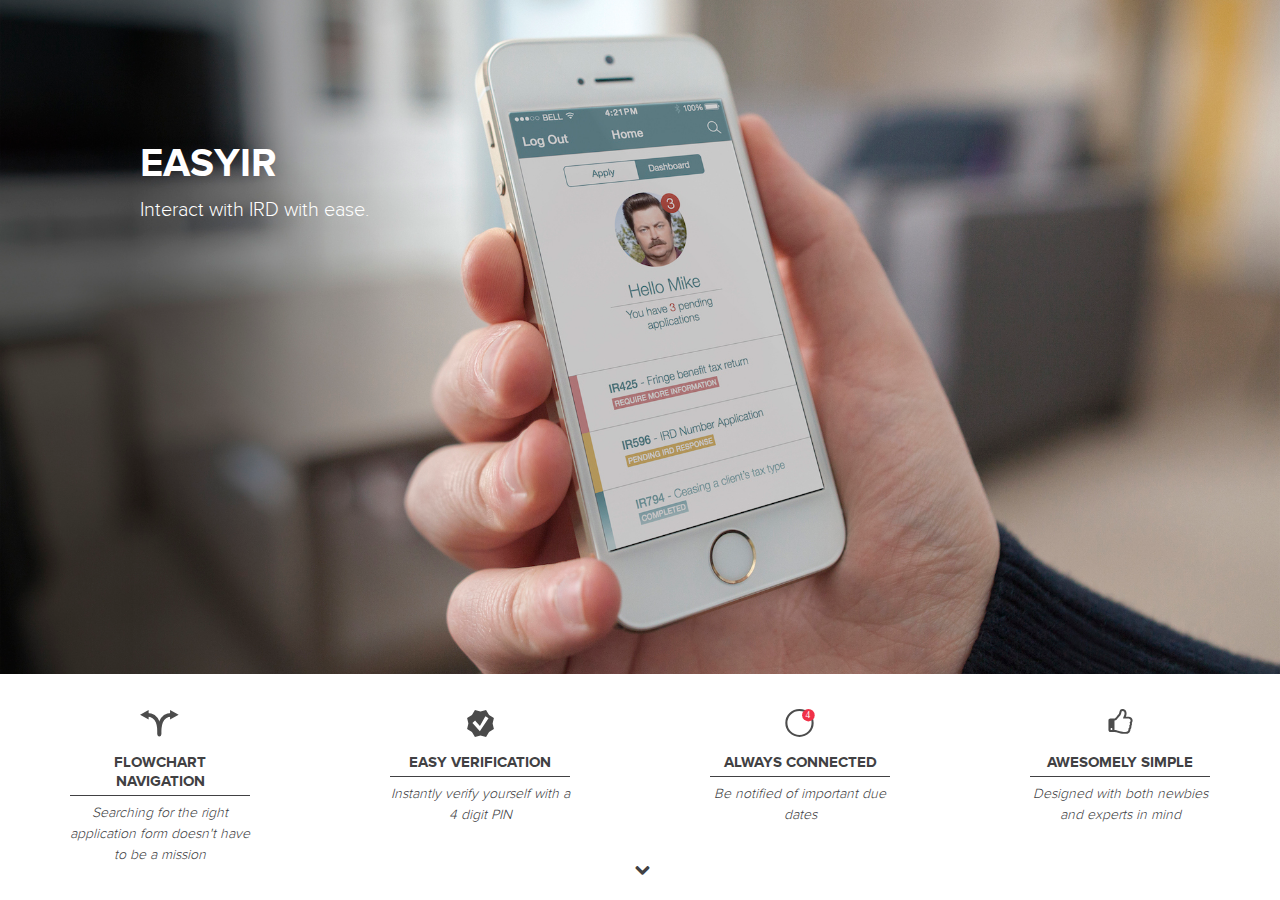
==== commit 8583f67f: "Updating index page" ====
--- a/index.html
+++ b/index.html
@@ -70,9 +70,6 @@
                         </div>
                     </div>
                 </div>
-                <div class="arrowkey">
-                    <img class="arrowkey" src="web/assets/images/introduction/arrow-key.svg">
-                </div>
                 <div class="easyir-section-intro-bottom">
                     <div class="easyir-section-intro-features">
                         <div class="easyir-section-intro-feature">
@@ -81,7 +78,7 @@
                                 Flowchart Navigation
                             </div>
                             <div class="easyir-intro-feature-description">
-                                Searching for the right application form doesn't have to be a mission.
+                                Searching for the right application form doesn't have to be a mission
                             </div>
                         </div>
                         <div class="easyir-section-intro-feature">
@@ -90,7 +87,7 @@
                                 Easy Verification
                             </div>
                             <div class="easyir-intro-feature-description">
-                                Instantly verify yourself with a 4 digit PIN.
+                                Instantly verify yourself with a 4 digit PIN
                             </div>
                         </div>
                         <div class="easyir-section-intro-feature">
@@ -99,7 +96,7 @@
                                 Always Connected
                             </div>
                             <div class="easyir-intro-feature-description">
-                                Be notified of important due dates.
+                                Be notified of important due dates
                             </div>
                         </div>
                         <div class="easyir-section-intro-feature">
@@ -108,7 +105,7 @@
                                 Awesomely Simple
                             </div>
                             <div class="easyir-intro-feature-description">
-                                Designed with both newbies and experts in mind.
+                                Designed with both newbies and experts in mind
                             </div>
                         </div>
                     </div>
@@ -140,7 +137,7 @@
                                         Meet Fred
                                     </div>
                                     <div class="easyir-section--sub-heading">
-                                        He knows very little about IRD. 
+                                        He is a newbie. He knows very little about IRD. Don't laugh at him.
                                     </div>
                                 </div>
                             </div>
@@ -211,7 +208,7 @@
                             <div class="easyir-section--content-animation-start-content">
                                 <div class="easyir-section--heading easyir-fred-heading">
                                     <div class="easyir-section--heading-primary">
-                                        If he uses EasyIR
+                                        If he had EasyIR
                                     </div>
                                     <div class="easyir-section--sub-heading">
                                         He can kick back and let EasyIR guide him through the whole process, question by question.
@@ -223,10 +220,10 @@
 
                                 <ul class="easyir-walkthrough easyir-walkthrough-fred easyir-walkthrough-fred1">
                                     <li class="easyir-walkthrough-point easyir-walkthrough-fred1-point1 easyir-walkthrough-point-hidden">
-                                        Applying for an IRD number couldn't be easier
+                                        In-App IRD number application forms make it easy
                                     </li>
                                     <li class="easyir-walkthrough-point easyir-walkthrough-fred1-point2 easyir-walkthrough-point-hidden">
-                                        Unsure about anything, specific help on each question readily available
+                                        Specific help on questions readily available each step of the way
                                     </li>
                                     <li class="easyir-walkthrough-point easyir-walkthrough-fred1-point3 easyir-walkthrough-point-hidden">
                                         Now Fred knows exactly what forms he needs to fill out
@@ -235,13 +232,13 @@
 
                                 <ul class="easyir-walkthrough easyir-walkthrough-fred easyir-walkthrough-fred2">
                                     <li class="easyir-walkthrough-point easyir-walkthrough-fred2-point1 easyir-walkthrough-point-hidden">
-                                        Requirements are clearly listed out for user to confirm
+                                        Prerequisite steps ensure user has everything they need before they begin
                                     </li>
                                     <li class="easyir-walkthrough-point easyir-walkthrough-fred2-point2 easyir-walkthrough-point-hidden">
-                                        Potential use of cloud distribution software
+                                        Potential use of cloud distribution software to move away from post delays
                                     </li>
                                     <li class="easyir-walkthrough-point easyir-walkthrough-fred2-point3 easyir-walkthrough-point-hidden">
-                                        Prerequisite information gathering done! Now all that is left to do is filling out the forms
+                                        Guided navigation takes you through only what you need to do
                                     </li>
                                 </ul>
 
@@ -301,7 +298,7 @@
                                         Meet Jane
                                     </div>
                                     <div class="easyir-section--sub-heading">
-                                        She's ambitious and independent.
+                                        She's not antisocial, she just thinks everyone's trying to steal her recipes.
                                     </div>
                                 </div>
                             </div>
@@ -325,7 +322,7 @@
                                         She needs to pay income tax
                                     </div>
                                     <div class="easyir-section--sub-heading">
-                                        It's that time of the year!
+                                        It's that time of the year! We all secretly love paying income tax. Admit it.
                                     </div>
                                 </div>
                             </div>
@@ -349,7 +346,7 @@
                                         She's frustrated
                                     </div>
                                     <div class="easyir-section--sub-heading">
-                                        She often has problems with account validation, making it hard for her to get any information.
+                                        No She often has problems with account validation. Nobody believes her. Making it hard for her to get any information.
                                     </div>
                                 </div>
                             </div>
@@ -366,7 +363,7 @@
                             <div class="easyir-section--content-animation-start-content">
                                 <div class="easyir-section--heading easyir-jane-heading">
                                     <div class="easyir-section--heading-primary">
-                                        If she uses EASYIR
+                                        If she had EASYIR
                                     </div>
                                     <div class="easyir-section--sub-heading">
                                         She can be easily validated by registering her IRD number with her mobile phone with a PIN code login.
@@ -378,13 +375,13 @@
 
                                 <ul class="easyir-walkthrough easyir-walkthrough-jane">
                                     <li class="easyir-walkthrough-point easyir-walkthrough-jane-point1 easyir-walkthrough-point-hidden">
-                                        Registering the application provides 2 factor authentication
+                                        Registering the PIN takes no time at all
                                     </li>
                                     <li class="easyir-walkthrough-point easyir-walkthrough-jane-point2 easyir-walkthrough-point-hidden">
-                                        Get txted the verification codes makes the setup a breeze
+                                        TXTed verification codes makes the setup a breeze
                                     </li>
                                     <li class="easyir-walkthrough-point easyir-walkthrough-jane-point3 easyir-walkthrough-point-hidden">
-                                        Simple 4 digit pin to log in rather than IRD number and password
+                                        Simple 4 digit pin to login providing 2 factor authentication
                                     </li>
                                 </ul>
 
@@ -444,7 +441,7 @@
                                         Meet Mike
                                     </div>
                                     <div class="easyir-section--sub-heading">
-                                        He's hip and interacts with IRD on a regularly basis.
+                                        He's hip, a great dancer, and interacts with IRD on a regularly basis.
                                     </div>
                                 </div>
                             </div>
@@ -465,10 +462,10 @@
                             <div class="easyir-caption-container">
                                 <div class="easyir-section--heading easyir-mtl">
                                     <div class="easyir-section--heading-primary">
-                                        Retail owner
-                                    </div>
-                                    <div class="easyir-section--sub-heading">
-                                        His business is doing well, with 4 other staff working for him.
+                                        Retail Owner
+                                    </div>
+                                    <div class="easyir-section--sub-heading">
+                                        With the help of 4 of his staff members, he is taking the hairspray market by storm.
                                     </div>
                                 </div>
                             </div>
@@ -512,7 +509,7 @@
                                         If he uses EASYIR
                                     </div>
                                     <div class="easyir-section--sub-heading">
-                                        Say goodbye to late penalties! All his pending applications are now beautifully organized in EasyIR, with automatic push notifications and reminders for important dates and tasks. 
+                                        Say goodbye to late penalties! All his pending applications are now beautifully organized in EasyIR, with automatic push notifications and reminders for important dates and tasks.
                                     </div>
                                 </div>
                                 <div class="easyir-image-container easyir-image-container-left">
@@ -527,7 +524,7 @@
                                         Dashboard shows summary of status from forms completed, pending, and overdue
                                     </li>
                                     <li class="easyir-walkthrough-point easyir-walkthrough-mike-point3 easyir-walkthrough-point-hidden">
-                                        Simple to navigate straight to the form in context
+                                        Simple to navigate straight to applications that need his attention
                                     </li>
                                 </ul>
 
@@ -618,8 +615,8 @@
                                         We're excited to be participating in the App4IR challenge. We like to make simple and awesome products. If you liked what you see up there, click the button below to find out more about the process of how we designed EASYIR
                                     </div>
                                 </div>
-                                <a class="easyir-btn easyir-btn-secret-sauce" href="javascript:void(0)">
-                                    <span class="easyir-btn-text">Secret Sauce</span> <span class="easyir-btn-arrow easyir-ani-bounce-arrow icon-chevron-right"></span>
+                                <a class="easyir-btn easyir-btn-secret-sauce" href="secret-sauce.html">
+                                    <span class="easyir-btn-text">Our Secret Sauce</span> <span class="easyir-btn-arrow easyir-ani-bounce-arrow icon-chevron-right"></span>
                                 </a>
                             </div>
                         </div>
--- a/web/assets/css/main.css
+++ b/web/assets/css/main.css
@@ -1337,17 +1337,22 @@
   border-bottom: none;
 }
 
-/* line 212, ../sass/partials/modules/_animation-layout.scss */
+/* line 210, ../sass/partials/modules/_animation-layout.scss */
+.easyir-walkthrough-mike {
+  top: 150px;
+}
+
+/* line 216, ../sass/partials/modules/_animation-layout.scss */
 .easyir-ani-registration {
   background: url("../images/generic-app/02-registration/bg.png");
   background-size: auto 100%;
 }
-/* line 217, ../sass/partials/modules/_animation-layout.scss */
+/* line 221, ../sass/partials/modules/_animation-layout.scss */
 .easyir-ani-registration .easyir-ani-menu-bar {
   background: url("../images/generic-app/02-registration/menu-bar-top.png");
   background-size: auto 100%;
 }
-/* line 223, ../sass/partials/modules/_animation-layout.scss */
+/* line 227, ../sass/partials/modules/_animation-layout.scss */
 .easyir-ani-registration .easyir-ani-apply-button {
   bottom: 0;
   height: 38px;
@@ -1355,58 +1360,58 @@
   color: white;
   font-size: 12px;
 }
-/* line 234, ../sass/partials/modules/_animation-layout.scss */
+/* line 238, ../sass/partials/modules/_animation-layout.scss */
 .easyir-ani-registration .easyir-ani-registration-irdnumber {
   position: absolute;
   top: 128px;
   left: 16px;
 }
-/* line 241, ../sass/partials/modules/_animation-layout.scss */
+/* line 245, ../sass/partials/modules/_animation-layout.scss */
 .easyir-ani-registration .easyir-ani-registration-password {
   position: absolute;
   top: 158px;
   left: 16px;
 }
-/* line 249, ../sass/partials/modules/_animation-layout.scss */
+/* line 253, ../sass/partials/modules/_animation-layout.scss */
 .easyir-ani-registration .easyir-ani-registration-btn {
   top: 196px;
   height: 30px;
 }
 
-/* line 257, ../sass/partials/modules/_animation-layout.scss */
+/* line 261, ../sass/partials/modules/_animation-layout.scss */
 .easyir-typing {
   color: black !important;
   letter-spacing: 1px;
   font-size: 13px;
 }
 
-/* line 265, ../sass/partials/modules/_animation-layout.scss */
+/* line 269, ../sass/partials/modules/_animation-layout.scss */
 .easyir-ani-next {
   right: -223px;
   left: initial !important;
 }
 
-/* line 270, ../sass/partials/modules/_animation-layout.scss */
+/* line 274, ../sass/partials/modules/_animation-layout.scss */
 .easyir-ani-app {
   position: relative;
   height: 100%;
   width: 100%;
 }
 
-/* line 276, ../sass/partials/modules/_animation-layout.scss */
+/* line 280, ../sass/partials/modules/_animation-layout.scss */
 .easyir-ani-options-table {
   display: table;
   width: 100%;
 }
 
-/* line 281, ../sass/partials/modules/_animation-layout.scss */
+/* line 285, ../sass/partials/modules/_animation-layout.scss */
 .easyir-ani-options-cell {
   display: table-cell;
   height: 100%;
   vertical-align: middle;
 }
 
-/* line 287, ../sass/partials/modules/_animation-layout.scss */
+/* line 291, ../sass/partials/modules/_animation-layout.scss */
 .easyir-ani-options-bar {
   height: 160px;
   bottom: 0;
@@ -1415,7 +1420,7 @@
   font-size: 14px;
 }
 
-/* line 296, ../sass/partials/modules/_animation-layout.scss */
+/* line 300, ../sass/partials/modules/_animation-layout.scss */
 .easyir-ani-options-yes {
   color: #008b95;
   font-size: 18px;
@@ -1423,7 +1428,7 @@
   text-align: center;
 }
 
-/* line 303, ../sass/partials/modules/_animation-layout.scss */
+/* line 307, ../sass/partials/modules/_animation-layout.scss */
 .easyir-ani-options-no {
   color: red;
   font-size: 18px;
@@ -1432,14 +1437,14 @@
   border-left: 1px solid #d4d4d4;
 }
 
-/* line 311, ../sass/partials/modules/_animation-layout.scss */
+/* line 315, ../sass/partials/modules/_animation-layout.scss */
 .easyir-ani-options-bar-quater {
   position: relative;
   color: #4a4a4a;
   height: 40px;
   border-bottom: 1px solid #d4d4d4;
 }
-/* line 317, ../sass/partials/modules/_animation-layout.scss */
+/* line 321, ../sass/partials/modules/_animation-layout.scss */
 .easyir-ani-options-bar-quater .easyir-ani-options-bar-quater-content {
   font-size: 11px;
   text-align: left;
@@ -1447,15 +1452,15 @@
   left: 45px;
   line-height: 1.5;
 }
-/* line 325, ../sass/partials/modules/_animation-layout.scss */
+/* line 329, ../sass/partials/modules/_animation-layout.scss */
 .easyir-ani-options-bar-quater .easyir-ani-options-bar-quater-content-1 {
   top: 13px;
 }
-/* line 329, ../sass/partials/modules/_animation-layout.scss */
+/* line 333, ../sass/partials/modules/_animation-layout.scss */
 .easyir-ani-options-bar-quater .easyir-ani-options-bar-quater-content-2 {
   top: 4px;
 }
-/* line 333, ../sass/partials/modules/_animation-layout.scss */
+/* line 337, ../sass/partials/modules/_animation-layout.scss */
 .easyir-ani-options-bar-quater .easyir-ani-options-bar-quater-checkbox {
   display: inline-block;
   position: absolute;
@@ -1469,7 +1474,7 @@
   border-width: 1px;
   border-style: solid;
 }
-/* line 346, ../sass/partials/modules/_animation-layout.scss */
+/* line 350, ../sass/partials/modules/_animation-layout.scss */
 .easyir-ani-options-bar-quater .easyir-ani-options-bar-quater-checkbox::before {
   -webkit-transition-property: opacity;
   -moz-transition-property: opacity;
@@ -1497,12 +1502,12 @@
   border-style: solid;
   opacity: 0;
 }
-/* line 366, ../sass/partials/modules/_animation-layout.scss */
+/* line 370, ../sass/partials/modules/_animation-layout.scss */
 .easyir-ani-options-bar-quater .easyir-ani-options-bar-quater-checkbox.easyir-ani-options-bar-quater-checkbox-checked::before {
   opacity: 1;
 }
 
-/* line 373, ../sass/partials/modules/_animation-layout.scss */
+/* line 377, ../sass/partials/modules/_animation-layout.scss */
 .easyir-ani-options-bar-half {
   position: relative;
   color: #4a4a4a;
@@ -1510,7 +1515,7 @@
   border-bottom: 1px solid #d4d4d4;
 }
 
-/* line 380, ../sass/partials/modules/_animation-layout.scss */
+/* line 384, ../sass/partials/modules/_animation-layout.scss */
 .easyir-ani-options-bar-half-single {
   width: 100%;
   position: absolute;
@@ -1518,7 +1523,7 @@
   left: 0;
 }
 
-/* line 387, ../sass/partials/modules/_animation-layout.scss */
+/* line 391, ../sass/partials/modules/_animation-layout.scss */
 .easyir-ani-options-bar-half-double {
   line-height: 1.5;
   position: absolute;
@@ -1528,19 +1533,19 @@
   padding: 0 15px;
 }
 
-/* line 396, ../sass/partials/modules/_animation-layout.scss */
+/* line 400, ../sass/partials/modules/_animation-layout.scss */
 .easyir-ani-options-bar-half-image {
   width: 50px;
   height: auto;
 }
 
-/* line 401, ../sass/partials/modules/_animation-layout.scss */
+/* line 405, ../sass/partials/modules/_animation-layout.scss */
 .easyir-ani-options-bar-full {
   color: #4a4a4a;
   height: 100%;
 }
 
-/* line 407, ../sass/partials/modules/_animation-layout.scss */
+/* line 411, ../sass/partials/modules/_animation-layout.scss */
 .easyir-ani-options-bar-arrow {
   position: absolute;
   top: 50%;
@@ -1550,7 +1555,7 @@
   right: 35px;
 }
 
-/* line 419, ../sass/partials/modules/_animation-layout.scss */
+/* line 423, ../sass/partials/modules/_animation-layout.scss */
 .easyir-ani-progress-bar .easyir-ani-progress-bar-content-percentage {
   position: absolute;
   top: 0;
@@ -1558,12 +1563,12 @@
   color: #979797;
 }
 
-/* line 427, ../sass/partials/modules/_animation-layout.scss */
+/* line 431, ../sass/partials/modules/_animation-layout.scss */
 .easyir-ani-checkbox-bar {
   top: 7px;
 }
 
-/* line 432, ../sass/partials/modules/_animation-layout.scss */
+/* line 436, ../sass/partials/modules/_animation-layout.scss */
 .easyir-progress-checkbox {
   display: inline-block;
   position: absolute;
@@ -1589,49 +1594,49 @@
   transition-timing-function: ease-in-out;
 }
 
-/* line 448, ../sass/partials/modules/_animation-layout.scss */
+/* line 452, ../sass/partials/modules/_animation-layout.scss */
 .easyir-progress-checkbox-left {
   left: 96px;
 }
 
-/* line 452, ../sass/partials/modules/_animation-layout.scss */
+/* line 456, ../sass/partials/modules/_animation-layout.scss */
 .easyir-progress-checkbox-right {
   left: 118px;
 }
 
-/* line 456, ../sass/partials/modules/_animation-layout.scss */
+/* line 460, ../sass/partials/modules/_animation-layout.scss */
 .easyir-progress-checkbox-quater-first {
   left: 78px;
 }
 
-/* line 460, ../sass/partials/modules/_animation-layout.scss */
+/* line 464, ../sass/partials/modules/_animation-layout.scss */
 .easyir-progress-checkbox-quater-second {
   left: 98px;
 }
 
-/* line 464, ../sass/partials/modules/_animation-layout.scss */
+/* line 468, ../sass/partials/modules/_animation-layout.scss */
 .easyir-progress-checkbox-quater-third {
   left: 118px;
 }
 
-/* line 468, ../sass/partials/modules/_animation-layout.scss */
+/* line 472, ../sass/partials/modules/_animation-layout.scss */
 .easyir-progress-checkbox-quater-fourth {
   left: 138px;
 }
 
-/* line 472, ../sass/partials/modules/_animation-layout.scss */
+/* line 476, ../sass/partials/modules/_animation-layout.scss */
 .easyir-progress-checkbox-checked {
   background-color: #008b95;
 }
 
-/* line 478, ../sass/partials/modules/_animation-layout.scss */
+/* line 482, ../sass/partials/modules/_animation-layout.scss */
 .easyir-ani-pre1 {
   background: url("../images/fred-app/03-pre-1/bg.png");
   background-size: 100% auto;
   height: 1025px;
 }
 
-/* line 488, ../sass/partials/modules/_animation-layout.scss */
+/* line 492, ../sass/partials/modules/_animation-layout.scss */
 .easyir-ani-menu-bar-pre1,
 .easyir-ani-menu-bar-pre2,
 .easyir-ani-menu-bar-pre3,
@@ -1640,32 +1645,32 @@
   background-size: 100% auto;
 }
 
-/* line 496, ../sass/partials/modules/_animation-layout.scss */
+/* line 500, ../sass/partials/modules/_animation-layout.scss */
 .easyir-ani-pre2 {
   background: url("../images/fred-app/04-pre-2/bg.png");
   background-size: 100% auto;
 }
 
-/* line 504, ../sass/partials/modules/_animation-layout.scss */
+/* line 508, ../sass/partials/modules/_animation-layout.scss */
 .easyir-ani-pre3 {
   background: url("../images/fred-app/05-pre-3/bg.png");
   background-size: 100% auto;
 }
 
-/* line 512, ../sass/partials/modules/_animation-layout.scss */
+/* line 516, ../sass/partials/modules/_animation-layout.scss */
 .easyir-ani-pre4 {
   background: url("../images/fred-app/06-pre-4/bg.png");
   background-size: 100% auto;
 }
 
-/* line 520, ../sass/partials/modules/_animation-layout.scss */
+/* line 524, ../sass/partials/modules/_animation-layout.scss */
 .easyir-ani-ir595-pre1 {
   background: url("../images/fred-app/07-IR595-pre-1/bg.png");
   background-size: 100% auto;
   height: 1025px;
 }
 
-/* line 531, ../sass/partials/modules/_animation-layout.scss */
+/* line 535, ../sass/partials/modules/_animation-layout.scss */
 .easyir-ani-ir595-menu-bar-pre1,
 .easyir-ani-ir595-menu-bar-pre2,
 .easyir-ani-ir595-menu-bar-pre3,
@@ -1675,26 +1680,26 @@
   background-size: 100% auto;
 }
 
-/* line 539, ../sass/partials/modules/_animation-layout.scss */
+/* line 543, ../sass/partials/modules/_animation-layout.scss */
 .easyir-ani-ir595-pre2 {
   background: url("../images/fred-app/08-IR595-pre-2/bg.png");
   background-size: 100% auto;
 }
 
-/* line 547, ../sass/partials/modules/_animation-layout.scss */
+/* line 551, ../sass/partials/modules/_animation-layout.scss */
 .easyir-ani-ir595-pre3 {
   background: url("../images/fred-app/09-IR595-pre-3/bg.png");
   background-size: 100% auto;
 }
 
-/* line 555, ../sass/partials/modules/_animation-layout.scss */
+/* line 559, ../sass/partials/modules/_animation-layout.scss */
 .easyir-ani-ir595-pre4 {
   background: url("../images/fred-app/09-IR595-pre-4/bg.png");
   background-size: 100% auto;
   top: 6px;
 }
 
-/* line 562, ../sass/partials/modules/_animation-layout.scss */
+/* line 566, ../sass/partials/modules/_animation-layout.scss */
 .easyir-ani-ir595-pre4-upload-button {
   background: url("../images/fred-app/09-IR595-pre-4/uploadbutton.png");
   background-size: 100% auto;
@@ -1702,27 +1707,27 @@
   height: 36px;
 }
 
-/* line 572, ../sass/partials/modules/_animation-layout.scss */
+/* line 576, ../sass/partials/modules/_animation-layout.scss */
 .easyir-ani-ir595-pre5 {
   background: url("../images/fred-app/09-IR595-pre-5/bg.png");
   background-size: 100% auto;
   top: 10px;
 }
 
-/* line 581, ../sass/partials/modules/_animation-layout.scss */
+/* line 585, ../sass/partials/modules/_animation-layout.scss */
 .easyir-ani-verification1 {
   background: url("../images/jane-app/02-mobile-verification/bg.png");
   background-size: 100% auto;
 }
 
-/* line 588, ../sass/partials/modules/_animation-layout.scss */
+/* line 592, ../sass/partials/modules/_animation-layout.scss */
 .easyir-ani-menu-bar-verification1,
 .easyir-ani-menu-bar-verification2 {
   background: url("../images/jane-app/01-registration/menu-bar-top.png");
   background-size: 100% auto;
 }
 
-/* line 597, ../sass/partials/modules/_animation-layout.scss */
+/* line 601, ../sass/partials/modules/_animation-layout.scss */
 .easyir-ani-menu-bar-verification3,
 .easyir-ani-menu-bar-verification4,
 .easyir-ani-menu-bar-verification5,
@@ -1731,65 +1736,65 @@
   background-size: 100% auto;
 }
 
-/* line 603, ../sass/partials/modules/_animation-layout.scss */
+/* line 607, ../sass/partials/modules/_animation-layout.scss */
 .easyir-ani-send-verification-btn {
   top: 165px;
 }
 
-/* line 609, ../sass/partials/modules/_animation-layout.scss */
+/* line 613, ../sass/partials/modules/_animation-layout.scss */
 .easyir-ani-verification-mobile-container {
   top: 125px;
 }
 
-/* line 614, ../sass/partials/modules/_animation-layout.scss */
+/* line 618, ../sass/partials/modules/_animation-layout.scss */
 .easyir-ani-verification-mobile {
   position: absolute;
   left: 16px;
   top: 0;
 }
 
-/* line 623, ../sass/partials/modules/_animation-layout.scss */
+/* line 627, ../sass/partials/modules/_animation-layout.scss */
 .easyir-ani-verification2 {
   background: url("../images/jane-app/03-verification-code/bg.png");
   background-size: 100% auto;
 }
 
-/* line 629, ../sass/partials/modules/_animation-layout.scss */
+/* line 633, ../sass/partials/modules/_animation-layout.scss */
 .easyir-ani-send-verification-submit {
   top: 160px;
 }
 
-/* line 633, ../sass/partials/modules/_animation-layout.scss */
+/* line 637, ../sass/partials/modules/_animation-layout.scss */
 .easyir-ani-send-verification-resend {
   top: 189px;
 }
 
-/* line 637, ../sass/partials/modules/_animation-layout.scss */
+/* line 641, ../sass/partials/modules/_animation-layout.scss */
 .easyir-ani-verification-code-container {
   top: 125px;
 }
 
-/* line 642, ../sass/partials/modules/_animation-layout.scss */
+/* line 646, ../sass/partials/modules/_animation-layout.scss */
 .easyir-ani-verification-code {
   position: absolute;
   left: 16px;
   top: 0;
 }
 
-/* line 649, ../sass/partials/modules/_animation-layout.scss */
+/* line 653, ../sass/partials/modules/_animation-layout.scss */
 .easyir-ani-txt {
   height: 70px;
   top: -80px;
   background-color: #414143;
 }
-/* line 655, ../sass/partials/modules/_animation-layout.scss */
+/* line 659, ../sass/partials/modules/_animation-layout.scss */
 .easyir-ani-txt .easyir-ani-txt-icon {
   position: absolute;
   left: 10px;
   height: 35px;
   top: 17px;
 }
-/* line 662, ../sass/partials/modules/_animation-layout.scss */
+/* line 666, ../sass/partials/modules/_animation-layout.scss */
 .easyir-ani-txt .easyir-ani-txt-heading {
   position: absolute;
   top: 14px;
@@ -1797,7 +1802,7 @@
   color: white;
   font-size: 12px;
 }
-/* line 670, ../sass/partials/modules/_animation-layout.scss */
+/* line 674, ../sass/partials/modules/_animation-layout.scss */
 .easyir-ani-txt .easyir-ani-txt-message {
   position: absolute;
   top: 33px;
@@ -1805,7 +1810,7 @@
   color: white;
   font-size: 10px;
 }
-/* line 678, ../sass/partials/modules/_animation-layout.scss */
+/* line 682, ../sass/partials/modules/_animation-layout.scss */
 .easyir-ani-txt .easyir-ani-txt-thumbnail {
   position: absolute;
   top: 56px;
@@ -1821,19 +1826,19 @@
   background-color: gray;
 }
 
-/* line 692, ../sass/partials/modules/_animation-layout.scss */
+/* line 696, ../sass/partials/modules/_animation-layout.scss */
 .easyir-ani-verification3 {
   background: url("../images/jane-app/04-PIN-setup/bg.png");
   background-size: 100% auto;
 }
 
-/* line 700, ../sass/partials/modules/_animation-layout.scss */
+/* line 704, ../sass/partials/modules/_animation-layout.scss */
 .easyir-ani-verification4 {
   background: url("../images/jane-app/05-successful/bg.png");
   background-size: 100% auto;
 }
 
-/* line 706, ../sass/partials/modules/_animation-layout.scss */
+/* line 710, ../sass/partials/modules/_animation-layout.scss */
 .easyir-ani-verification-getstarted {
   bottom: 0;
   height: 38px;
@@ -1841,7 +1846,7 @@
   color: white;
   font-size: 12px;
 }
-/* line 716, ../sass/partials/modules/_animation-layout.scss */
+/* line 720, ../sass/partials/modules/_animation-layout.scss */
 .easyir-ani-verification-getstarted .easyir-ani-verification-getstarted-arrow {
   position: absolute;
   right: 6px;
@@ -1849,19 +1854,19 @@
   top: 8px;
 }
 
-/* line 726, ../sass/partials/modules/_animation-layout.scss */
+/* line 730, ../sass/partials/modules/_animation-layout.scss */
 .easyir-ani-verification5 {
   background: url("../images/jane-app/06-login/bg.png");
   background-size: 100% auto;
 }
 
-/* line 734, ../sass/partials/modules/_animation-layout.scss */
+/* line 738, ../sass/partials/modules/_animation-layout.scss */
 .easyir-ani-dashboard1 {
   background: url("../images/mike-app/01-login/bg.png");
   background-size: 100% auto;
 }
 
-/* line 742, ../sass/partials/modules/_animation-layout.scss */
+/* line 746, ../sass/partials/modules/_animation-layout.scss */
 .easyir-ani-dashboard2 {
   background: url("../images/mike-app/02-home/01.png");
   background-size: 100% auto;
@@ -1869,13 +1874,13 @@
   top: 242px;
 }
 
-/* line 750, ../sass/partials/modules/_animation-layout.scss */
+/* line 754, ../sass/partials/modules/_animation-layout.scss */
 .easyir-ani-menu-bar-dashboard2 {
   background: url("../images/mike-app/02-home/menu-bar-top.png");
   background-size: 100% auto;
 }
 
-/* line 756, ../sass/partials/modules/_animation-layout.scss */
+/* line 760, ../sass/partials/modules/_animation-layout.scss */
 .easyir-ani-dashboard-profile {
   background: url("../images/mike-app/02-home/profile.png");
   background-size: 100% auto;
@@ -1883,7 +1888,7 @@
   height: 200px;
 }
 
-/* line 764, ../sass/partials/modules/_animation-layout.scss */
+/* line 768, ../sass/partials/modules/_animation-layout.scss */
 .easyir-ani-dashboard-bottom {
   background: url("../images/mike-app/02-home/02.png");
   background-size: 100% auto;
@@ -1891,7 +1896,7 @@
   height: 100px;
 }
 
-/* line 772, ../sass/partials/modules/_animation-layout.scss */
+/* line 776, ../sass/partials/modules/_animation-layout.scss */
 .easyir-ani-press-dashboard {
   height: 50px;
   background-color: gray;
@@ -1899,7 +1904,7 @@
   opacity: 0;
 }
 
-/* line 782, ../sass/partials/modules/_animation-layout.scss */
+/* line 786, ../sass/partials/modules/_animation-layout.scss */
 .easyir-ani {
   display: inline-block;
   background-repeat: no-repeat;
@@ -3185,15 +3190,6 @@
 }
 
 /* line 1, ../sass/partials/modules/_secret-sauce.scss */
-.arrowkey {
-  position: relative;
-  height: 80px;
-  float: right;
-  top: -60px;
-  right: 50px;
-}
-
-/* line 9, ../sass/partials/modules/_secret-sauce.scss */
 .secret-introduction {
   height: 300px;
   width: 600px;
@@ -3207,7 +3203,7 @@
   left: 150px;
 }
 
-/* line 22, ../sass/partials/modules/_secret-sauce.scss */
+/* line 14, ../sass/partials/modules/_secret-sauce.scss */
 .easyir-header-ss {
   position: relative;
   height: 70px;
@@ -3215,7 +3211,7 @@
   background-color: white;
   min-width: 960px;
 }
-/* line 29, ../sass/partials/modules/_secret-sauce.scss */
+/* line 21, ../sass/partials/modules/_secret-sauce.scss */
 .easyir-header-ss .easyir-logo {
   display: inline-block;
   position: absolute;
@@ -3227,7 +3223,7 @@
   margin-left: 20px;
   vertical-align: middle;
 }
-/* line 40, ../sass/partials/modules/_secret-sauce.scss */
+/* line 32, ../sass/partials/modules/_secret-sauce.scss */
 .easyir-header-ss .easyir-logo:before {
   content: '';
   display: inline-block;
@@ -3235,7 +3231,7 @@
   vertical-align: middle;
 }
 
-/* line 49, ../sass/partials/modules/_secret-sauce.scss */
+/* line 41, ../sass/partials/modules/_secret-sauce.scss */
 .easyir-ss-banner {
   background: url("../images/secret-sauce/banner.jpg");
   background-size: cover;
@@ -3245,12 +3241,12 @@
   height: 600px;
 }
 
-/* line 58, ../sass/partials/modules/_secret-sauce.scss */
+/* line 50, ../sass/partials/modules/_secret-sauce.scss */
 .easyir-ss-heading {
   text-transform: uppercase;
 }
 
-/* line 62, ../sass/partials/modules/_secret-sauce.scss */
+/* line 54, ../sass/partials/modules/_secret-sauce.scss */
 .easyir-ss-content {
   top: initial;
   margin-top: 0;
@@ -3258,60 +3254,60 @@
   line-height: 1.5;
 }
 
-/* line 69, ../sass/partials/modules/_secret-sauce.scss */
+/* line 61, ../sass/partials/modules/_secret-sauce.scss */
 .easyir-section--image {
   width: 100%;
 }
 
-/* line 73, ../sass/partials/modules/_secret-sauce.scss */
+/* line 65, ../sass/partials/modules/_secret-sauce.scss */
 .easyir-section--table {
   display: table;
   table-layout: fixed;
 }
 
-/* line 78, ../sass/partials/modules/_secret-sauce.scss */
+/* line 70, ../sass/partials/modules/_secret-sauce.scss */
 .easyir-section--table-cell {
   display: table-cell;
   vertical-align: middle;
   width: 50%;
 }
 
-/* line 84, ../sass/partials/modules/_secret-sauce.scss */
+/* line 76, ../sass/partials/modules/_secret-sauce.scss */
 .easyir-section--table-cell-img {
   padding: 0 20px;
 }
 
-/* line 88, ../sass/partials/modules/_secret-sauce.scss */
+/* line 80, ../sass/partials/modules/_secret-sauce.scss */
 .easyir-ss-title-image {
   width: 100px;
   height: auto;
 }
 
-/* line 93, ../sass/partials/modules/_secret-sauce.scss */
+/* line 85, ../sass/partials/modules/_secret-sauce.scss */
 .easyir-ss-subheading {
   margin: 0;
   font-size: 20px !important;
   line-height: 1 !important;
 }
 
-/* line 99, ../sass/partials/modules/_secret-sauce.scss */
+/* line 91, ../sass/partials/modules/_secret-sauce.scss */
 .easyir-ss-section {
   overflow-x: hidden;
   padding-bottom: 50px;
 }
 
-/* line 106, ../sass/partials/modules/_secret-sauce.scss */
+/* line 98, ../sass/partials/modules/_secret-sauce.scss */
 .easyir-ss-iphone {
   height: 400px;
   background-size: auto 400px;
 }
 
-/* line 111, ../sass/partials/modules/_secret-sauce.scss */
+/* line 103, ../sass/partials/modules/_secret-sauce.scss */
 .easyir-ss-iphone-flow {
   left: 120px;
 }
 
-/* line 115, ../sass/partials/modules/_secret-sauce.scss */
+/* line 107, ../sass/partials/modules/_secret-sauce.scss */
 .easyir-ss-overlay {
   position: absolute;
   left: 139px;
@@ -3321,98 +3317,157 @@
   font-family: 'helvetica' !important;
 }
 
-/* line 124, ../sass/partials/modules/_secret-sauce.scss */
+/* line 116, ../sass/partials/modules/_secret-sauce.scss */
 .easyir-ss-overlay-visible {
   overflow: visible;
 }
 
-/* line 128, ../sass/partials/modules/_secret-sauce.scss */
-.easyir-ss-ani-1, .easyir-ss-ani-2, .easyir-ss-ani-3, .easyir-ss-ani-4, .easyir-ss-ani-5, .easyir-ss-ani-6 {
+/* line 120, ../sass/partials/modules/_secret-sauce.scss */
+.easyir-ss-ani-1, .easyir-ss-ani-2, .easyir-ss-ani-3, .easyir-ss-ani-4, .easyir-ss-ani-5, .easyir-ss-ani-6, .easyir-ss-ani-6-menu-bar, .easyir-ss-ani-6-before-start, .easyir-ss-ani-header, .easyir-ss-ani-options-bar {
   position: absolute;
   left: 0;
   width: 152px;
+}
+
+/* line 126, ../sass/partials/modules/_secret-sauce.scss */
+.easyir-ss-ani-1, .easyir-ss-ani-2, .easyir-ss-ani-3, .easyir-ss-ani-4, .easyir-ss-ani-5, .easyir-ss-ani-6 {
   top: 0;
   height: 270px;
 }
 
-/* line 136, ../sass/partials/modules/_secret-sauce.scss */
+/* line 132, ../sass/partials/modules/_secret-sauce.scss */
 .easyir-ss-ani-1 {
   background: url("../images/secret-sauce/IR595-1.png");
   background-size: 100% auto;
 }
 
-/* line 142, ../sass/partials/modules/_secret-sauce.scss */
+/* line 138, ../sass/partials/modules/_secret-sauce.scss */
 .easyir-ss-ani-2 {
   background: url("../images/secret-sauce/IR595-2.png");
   background-size: 100% auto;
 }
 
-/* line 148, ../sass/partials/modules/_secret-sauce.scss */
+/* line 144, ../sass/partials/modules/_secret-sauce.scss */
 .easyir-ss-ani-3 {
   background: url("../images/secret-sauce/IR595-3.png");
   background-size: 100% auto;
 }
 
-/* line 154, ../sass/partials/modules/_secret-sauce.scss */
+/* line 150, ../sass/partials/modules/_secret-sauce.scss */
 .easyir-ss-ani-4 {
   background: url("../images/secret-sauce/IR595-4.png");
   background-size: 100% auto;
 }
 
-/* line 160, ../sass/partials/modules/_secret-sauce.scss */
+/* line 156, ../sass/partials/modules/_secret-sauce.scss */
 .easyir-ss-ani-5 {
   background: url("../images/secret-sauce/IR595-5.png");
   background-size: 100% auto;
 }
 
-/* line 166, ../sass/partials/modules/_secret-sauce.scss */
+/* line 162, ../sass/partials/modules/_secret-sauce.scss */
 .easyir-ss-ani-6 {
+  background: url("../images/fred-app/03-pre-1/bg.png");
   background-size: 100% auto;
-}
-
-/* line 172, ../sass/partials/modules/_secret-sauce.scss */
+  height: 1000px;
+  top: 0;
+}
+
+/* line 170, ../sass/partials/modules/_secret-sauce.scss */
+.easyir-ss-ani-6-menu-bar {
+  background: url("../images/fred-app/03-pre-1/menu-bar-top.png");
+  background-size: 100% auto;
+  top: 8px;
+  height: 21px;
+}
+
+/* line 178, ../sass/partials/modules/_secret-sauce.scss */
+.easyir-ss-ani-6-before-start {
+  background: url("../images/fred-app/03-pre-1/before-you-start.png");
+  background-size: 100% auto;
+  top: 29px;
+  height: 20px;
+}
+
+/* line 186, ../sass/partials/modules/_secret-sauce.scss */
 .easyir-ss-ani-header {
-  position: absolute;
-  left: 0;
-  width: 152px;
   background: url("../images/generic-app/00-iphone5s/fixed-top-header.png");
   background-size: auto 100%;
   top: -1px;
-  height: 13px;
+  height: 10px;
+}
+
+/* line 194, ../sass/partials/modules/_secret-sauce.scss */
+.easyir-ss-ani-options-bar {
+  height: 95px;
+  bottom: 0;
+  background-color: #f6f6f6;
+  border-top: 1px solid #d4d4d4;
+  font-size: 10px;
+}
+
+/* line 203, ../sass/partials/modules/_secret-sauce.scss */
+.easyir-ss-ani-options-table {
+  display: table;
+  width: 100%;
+}
+
+/* line 208, ../sass/partials/modules/_secret-sauce.scss */
+.easyir-ss-ani-options-cell {
+  display: table-cell;
+  height: 100%;
+  vertical-align: middle;
+}
+
+/* line 214, ../sass/partials/modules/_secret-sauce.scss */
+.easyir-ss-ani-options-yes {
+  color: #008b95;
+  font-size: 10px;
+  width: 50%;
+  text-align: center;
+}
+
+/* line 221, ../sass/partials/modules/_secret-sauce.scss */
+.easyir-ss-ani-options-no {
+  color: red;
+  font-size: 10px;
+  width: 50%;
+  text-align: center;
+  border-left: 1px solid #d4d4d4;
 }
 
 @-webkit-keyframes linearFlow1 {
-  /* line 185, ../sass/partials/modules/_secret-sauce.scss */
+  /* line 232, ../sass/partials/modules/_secret-sauce.scss */
   0% {
     opacity: 1;
     left: 0;
   }
 
-  /* line 186, ../sass/partials/modules/_secret-sauce.scss */
+  /* line 233, ../sass/partials/modules/_secret-sauce.scss */
   20% {
     opacity: 0.6;
     left: -160px;
   }
 
-  /* line 187, ../sass/partials/modules/_secret-sauce.scss */
+  /* line 234, ../sass/partials/modules/_secret-sauce.scss */
   40% {
     opacity: 0;
     left: -320px;
   }
 
-  /* line 188, ../sass/partials/modules/_secret-sauce.scss */
+  /* line 235, ../sass/partials/modules/_secret-sauce.scss */
   60% {
     opacity: 0;
     left: 320px;
   }
 
-  /* line 189, ../sass/partials/modules/_secret-sauce.scss */
+  /* line 236, ../sass/partials/modules/_secret-sauce.scss */
   80% {
     opacity: 0.6;
     left: 160px;
   }
 
-  /* line 190, ../sass/partials/modules/_secret-sauce.scss */
+  /* line 237, ../sass/partials/modules/_secret-sauce.scss */
   100% {
     opacity: 1;
     left: 0;
@@ -3420,37 +3475,37 @@
 }
 
 @-moz-keyframes linearFlow1 {
-  /* line 193, ../sass/partials/modules/_secret-sauce.scss */
+  /* line 240, ../sass/partials/modules/_secret-sauce.scss */
   0% {
     opacity: 1;
     left: 0;
   }
 
-  /* line 194, ../sass/partials/modules/_secret-sauce.scss */
+  /* line 241, ../sass/partials/modules/_secret-sauce.scss */
   20% {
     opacity: 0.6;
     left: -160px;
   }
 
-  /* line 195, ../sass/partials/modules/_secret-sauce.scss */
+  /* line 242, ../sass/partials/modules/_secret-sauce.scss */
   40% {
     opacity: 0;
     left: -320px;
   }
 
-  /* line 196, ../sass/partials/modules/_secret-sauce.scss */
+  /* line 243, ../sass/partials/modules/_secret-sauce.scss */
   60% {
     opacity: 0;
     left: 320px;
   }
 
-  /* line 197, ../sass/partials/modules/_secret-sauce.scss */
+  /* line 244, ../sass/partials/modules/_secret-sauce.scss */
   80% {
     opacity: 0.6;
     left: 160px;
   }
 
-  /* line 198, ../sass/partials/modules/_secret-sauce.scss */
+  /* line 245, ../sass/partials/modules/_secret-sauce.scss */
   100% {
     opacity: 1;
     left: 0;
@@ -3458,37 +3513,37 @@
 }
 
 @-o-keyframes linearFlow1 {
-  /* line 201, ../sass/partials/modules/_secret-sauce.scss */
+  /* line 248, ../sass/partials/modules/_secret-sauce.scss */
   0% {
     opacity: 1;
     left: 0;
   }
 
-  /* line 202, ../sass/partials/modules/_secret-sauce.scss */
+  /* line 249, ../sass/partials/modules/_secret-sauce.scss */
   20% {
     opacity: 0.6;
     left: -160px;
   }
 
-  /* line 203, ../sass/partials/modules/_secret-sauce.scss */
+  /* line 250, ../sass/partials/modules/_secret-sauce.scss */
   40% {
     opacity: 0;
     left: -320px;
   }
 
-  /* line 204, ../sass/partials/modules/_secret-sauce.scss */
+  /* line 251, ../sass/partials/modules/_secret-sauce.scss */
   60% {
     opacity: 0;
     left: 320px;
   }
 
-  /* line 205, ../sass/partials/modules/_secret-sauce.scss */
+  /* line 252, ../sass/partials/modules/_secret-sauce.scss */
   80% {
     opacity: 0.6;
     left: 160px;
   }
 
-  /* line 206, ../sass/partials/modules/_secret-sauce.scss */
+  /* line 253, ../sass/partials/modules/_secret-sauce.scss */
   100% {
     opacity: 1;
     left: 0;
@@ -3496,83 +3551,83 @@
 }
 
 @keyframes linearFlow1 {
-  /* line 209, ../sass/partials/modules/_secret-sauce.scss */
+  /* line 256, ../sass/partials/modules/_secret-sauce.scss */
   0% {
     opacity: 1;
     left: 0;
   }
 
-  /* line 210, ../sass/partials/modules/_secret-sauce.scss */
+  /* line 257, ../sass/partials/modules/_secret-sauce.scss */
   20% {
     opacity: 0.6;
     left: -160px;
   }
 
-  /* line 211, ../sass/partials/modules/_secret-sauce.scss */
+  /* line 258, ../sass/partials/modules/_secret-sauce.scss */
   40% {
     opacity: 0;
     left: -320px;
   }
 
-  /* line 212, ../sass/partials/modules/_secret-sauce.scss */
+  /* line 259, ../sass/partials/modules/_secret-sauce.scss */
   60% {
     opacity: 0;
     left: 320px;
   }
 
-  /* line 213, ../sass/partials/modules/_secret-sauce.scss */
+  /* line 260, ../sass/partials/modules/_secret-sauce.scss */
   80% {
     opacity: 0.6;
     left: 160px;
   }
 
-  /* line 214, ../sass/partials/modules/_secret-sauce.scss */
+  /* line 261, ../sass/partials/modules/_secret-sauce.scss */
   100% {
     opacity: 1;
     left: 0;
   }
 }
 
-/* line 217, ../sass/partials/modules/_secret-sauce.scss */
+/* line 264, ../sass/partials/modules/_secret-sauce.scss */
 .easyir-ss-ani-flow1 {
-  -webkit-animation: linearFlow1 8s 8s infinite;
-  -moz-animation: linearFlow1 8s 8s infinite;
-  -o-animation: linearFlow1 8s 8s infinite;
-  animation: linearFlow1 8s 8s infinite;
+  -webkit-animation: linearFlow1 8s infinite;
+  -moz-animation: linearFlow1 8s infinite;
+  -o-animation: linearFlow1 8s infinite;
+  animation: linearFlow1 8s infinite;
 }
 
 @-webkit-keyframes linearFlow2 {
-  /* line 225, ../sass/partials/modules/_secret-sauce.scss */
+  /* line 272, ../sass/partials/modules/_secret-sauce.scss */
   0% {
     opacity: 0.6;
     left: -160px;
   }
 
-  /* line 226, ../sass/partials/modules/_secret-sauce.scss */
+  /* line 273, ../sass/partials/modules/_secret-sauce.scss */
   20% {
     opacity: 0;
     left: -320px;
   }
 
-  /* line 227, ../sass/partials/modules/_secret-sauce.scss */
+  /* line 274, ../sass/partials/modules/_secret-sauce.scss */
   40% {
     opacity: 0;
     left: 320px;
   }
 
-  /* line 228, ../sass/partials/modules/_secret-sauce.scss */
+  /* line 275, ../sass/partials/modules/_secret-sauce.scss */
   60% {
     opacity: 0.6;
     left: 160px;
   }
 
-  /* line 229, ../sass/partials/modules/_secret-sauce.scss */
+  /* line 276, ../sass/partials/modules/_secret-sauce.scss */
   80% {
     opacity: 1;
     left: 0;
   }
 
-  /* line 230, ../sass/partials/modules/_secret-sauce.scss */
+  /* line 277, ../sass/partials/modules/_secret-sauce.scss */
   100% {
     opacity: 0.6;
     left: -160px;
@@ -3580,37 +3635,37 @@
 }
 
 @-moz-keyframes linearFlow2 {
-  /* line 233, ../sass/partials/modules/_secret-sauce.scss */
+  /* line 280, ../sass/partials/modules/_secret-sauce.scss */
   0% {
     opacity: 0.6;
     left: -160px;
   }
 
-  /* line 234, ../sass/partials/modules/_secret-sauce.scss */
+  /* line 281, ../sass/partials/modules/_secret-sauce.scss */
   20% {
     opacity: 0;
     left: -320px;
   }
 
-  /* line 235, ../sass/partials/modules/_secret-sauce.scss */
+  /* line 282, ../sass/partials/modules/_secret-sauce.scss */
   40% {
     opacity: 0;
     left: 320px;
   }
 
-  /* line 236, ../sass/partials/modules/_secret-sauce.scss */
+  /* line 283, ../sass/partials/modules/_secret-sauce.scss */
   60% {
     opacity: 0.6;
     left: 160px;
   }
 
-  /* line 237, ../sass/partials/modules/_secret-sauce.scss */
+  /* line 284, ../sass/partials/modules/_secret-sauce.scss */
   80% {
     opacity: 1;
     left: 0;
   }
 
-  /* line 238, ../sass/partials/modules/_secret-sauce.scss */
+  /* line 285, ../sass/partials/modules/_secret-sauce.scss */
   100% {
     opacity: 0.6;
     left: -160px;
@@ -3618,37 +3673,37 @@
 }
 
 @-o-keyframes linearFlow2 {
-  /* line 241, ../sass/partials/modules/_secret-sauce.scss */
+  /* line 288, ../sass/partials/modules/_secret-sauce.scss */
   0% {
     opacity: 0.6;
     left: -160px;
   }
 
-  /* line 242, ../sass/partials/modules/_secret-sauce.scss */
+  /* line 289, ../sass/partials/modules/_secret-sauce.scss */
   20% {
     opacity: 0;
     left: -320px;
   }
 
-  /* line 243, ../sass/partials/modules/_secret-sauce.scss */
+  /* line 290, ../sass/partials/modules/_secret-sauce.scss */
   40% {
     opacity: 0;
     left: 320px;
   }
 
-  /* line 244, ../sass/partials/modules/_secret-sauce.scss */
+  /* line 291, ../sass/partials/modules/_secret-sauce.scss */
   60% {
     opacity: 0.6;
     left: 160px;
   }
 
-  /* line 245, ../sass/partials/modules/_secret-sauce.scss */
+  /* line 292, ../sass/partials/modules/_secret-sauce.scss */
   80% {
     opacity: 1;
     left: 0;
   }
 
-  /* line 246, ../sass/partials/modules/_secret-sauce.scss */
+  /* line 293, ../sass/partials/modules/_secret-sauce.scss */
   100% {
     opacity: 0.6;
     left: -160px;
@@ -3656,83 +3711,83 @@
 }
 
 @keyframes linearFlow2 {
-  /* line 249, ../sass/partials/modules/_secret-sauce.scss */
+  /* line 296, ../sass/partials/modules/_secret-sauce.scss */
   0% {
     opacity: 0.6;
     left: -160px;
   }
 
-  /* line 250, ../sass/partials/modules/_secret-sauce.scss */
+  /* line 297, ../sass/partials/modules/_secret-sauce.scss */
   20% {
     opacity: 0;
     left: -320px;
   }
 
-  /* line 251, ../sass/partials/modules/_secret-sauce.scss */
+  /* line 298, ../sass/partials/modules/_secret-sauce.scss */
   40% {
     opacity: 0;
     left: 320px;
   }
 
-  /* line 252, ../sass/partials/modules/_secret-sauce.scss */
+  /* line 299, ../sass/partials/modules/_secret-sauce.scss */
   60% {
     opacity: 0.6;
     left: 160px;
   }
 
-  /* line 253, ../sass/partials/modules/_secret-sauce.scss */
+  /* line 300, ../sass/partials/modules/_secret-sauce.scss */
   80% {
     opacity: 1;
     left: 0;
   }
 
-  /* line 254, ../sass/partials/modules/_secret-sauce.scss */
+  /* line 301, ../sass/partials/modules/_secret-sauce.scss */
   100% {
     opacity: 0.6;
     left: -160px;
   }
 }
 
-/* line 257, ../sass/partials/modules/_secret-sauce.scss */
+/* line 304, ../sass/partials/modules/_secret-sauce.scss */
 .easyir-ss-ani-flow2 {
-  -webkit-animation: linearFlow2 8s 8s infinite;
-  -moz-animation: linearFlow2 8s 8s infinite;
-  -o-animation: linearFlow2 8s 8s infinite;
-  animation: linearFlow2 8s 8s infinite;
+  -webkit-animation: linearFlow2 8s infinite;
+  -moz-animation: linearFlow2 8s infinite;
+  -o-animation: linearFlow2 8s infinite;
+  animation: linearFlow2 8s infinite;
 }
 
 @-webkit-keyframes linearFlow3 {
-  /* line 265, ../sass/partials/modules/_secret-sauce.scss */
+  /* line 312, ../sass/partials/modules/_secret-sauce.scss */
   0% {
     opacity: 0;
     left: -320px;
   }
 
-  /* line 266, ../sass/partials/modules/_secret-sauce.scss */
+  /* line 313, ../sass/partials/modules/_secret-sauce.scss */
   20% {
     opacity: 0;
     left: 320px;
   }
 
-  /* line 267, ../sass/partials/modules/_secret-sauce.scss */
+  /* line 314, ../sass/partials/modules/_secret-sauce.scss */
   40% {
     opacity: 0.6;
     left: 160px;
   }
 
-  /* line 268, ../sass/partials/modules/_secret-sauce.scss */
+  /* line 315, ../sass/partials/modules/_secret-sauce.scss */
   60% {
     opacity: 1;
     left: 0;
   }
 
-  /* line 269, ../sass/partials/modules/_secret-sauce.scss */
+  /* line 316, ../sass/partials/modules/_secret-sauce.scss */
   80% {
     opacity: 0.6;
     left: -160px;
   }
 
-  /* line 270, ../sass/partials/modules/_secret-sauce.scss */
+  /* line 317, ../sass/partials/modules/_secret-sauce.scss */
   100% {
     opacity: 0;
     left: -320px;
@@ -3740,37 +3795,37 @@
 }
 
 @-moz-keyframes linearFlow3 {
-  /* line 273, ../sass/partials/modules/_secret-sauce.scss */
+  /* line 320, ../sass/partials/modules/_secret-sauce.scss */
   0% {
     opacity: 0;
     left: -320px;
   }
 
-  /* line 274, ../sass/partials/modules/_secret-sauce.scss */
+  /* line 321, ../sass/partials/modules/_secret-sauce.scss */
   20% {
     opacity: 0;
     left: 320px;
   }
 
-  /* line 275, ../sass/partials/modules/_secret-sauce.scss */
+  /* line 322, ../sass/partials/modules/_secret-sauce.scss */
   40% {
     opacity: 0.6;
     left: 160px;
   }
 
-  /* line 276, ../sass/partials/modules/_secret-sauce.scss */
+  /* line 323, ../sass/partials/modules/_secret-sauce.scss */
   60% {
     opacity: 1;
     left: 0;
   }
 
-  /* line 277, ../sass/partials/modules/_secret-sauce.scss */
+  /* line 324, ../sass/partials/modules/_secret-sauce.scss */
   80% {
     opacity: 0.6;
     left: -160px;
   }
 
-  /* line 278, ../sass/partials/modules/_secret-sauce.scss */
+  /* line 325, ../sass/partials/modules/_secret-sauce.scss */
   100% {
     opacity: 0;
     left: -320px;
@@ -3778,37 +3833,37 @@
 }
 
 @-o-keyframes linearFlow3 {
-  /* line 281, ../sass/partials/modules/_secret-sauce.scss */
+  /* line 328, ../sass/partials/modules/_secret-sauce.scss */
   0% {
     opacity: 0;
     left: -320px;
   }
 
-  /* line 282, ../sass/partials/modules/_secret-sauce.scss */
+  /* line 329, ../sass/partials/modules/_secret-sauce.scss */
   20% {
     opacity: 0;
     left: 320px;
   }
 
-  /* line 283, ../sass/partials/modules/_secret-sauce.scss */
+  /* line 330, ../sass/partials/modules/_secret-sauce.scss */
   40% {
     opacity: 0.6;
     left: 160px;
   }
 
-  /* line 284, ../sass/partials/modules/_secret-sauce.scss */
+  /* line 331, ../sass/partials/modules/_secret-sauce.scss */
   60% {
     opacity: 1;
     left: 0;
   }
 
-  /* line 285, ../sass/partials/modules/_secret-sauce.scss */
+  /* line 332, ../sass/partials/modules/_secret-sauce.scss */
   80% {
     opacity: 0.6;
     left: -160px;
   }
 
-  /* line 286, ../sass/partials/modules/_secret-sauce.scss */
+  /* line 333, ../sass/partials/modules/_secret-sauce.scss */
   100% {
     opacity: 0;
     left: -320px;
@@ -3816,83 +3871,83 @@
 }
 
 @keyframes linearFlow3 {
-  /* line 289, ../sass/partials/modules/_secret-sauce.scss */
+  /* line 336, ../sass/partials/modules/_secret-sauce.scss */
   0% {
     opacity: 0;
     left: -320px;
   }
 
-  /* line 290, ../sass/partials/modules/_secret-sauce.scss */
+  /* line 337, ../sass/partials/modules/_secret-sauce.scss */
   20% {
     opacity: 0;
     left: 320px;
   }
 
-  /* line 291, ../sass/partials/modules/_secret-sauce.scss */
+  /* line 338, ../sass/partials/modules/_secret-sauce.scss */
   40% {
     opacity: 0.6;
     left: 160px;
   }
 
-  /* line 292, ../sass/partials/modules/_secret-sauce.scss */
+  /* line 339, ../sass/partials/modules/_secret-sauce.scss */
   60% {
     opacity: 1;
     left: 0;
   }
 
-  /* line 293, ../sass/partials/modules/_secret-sauce.scss */
+  /* line 340, ../sass/partials/modules/_secret-sauce.scss */
   80% {
     opacity: 0.6;
     left: -160px;
   }
 
-  /* line 294, ../sass/partials/modules/_secret-sauce.scss */
+  /* line 341, ../sass/partials/modules/_secret-sauce.scss */
   100% {
     opacity: 0;
     left: -320px;
   }
 }
 
-/* line 297, ../sass/partials/modules/_secret-sauce.scss */
+/* line 344, ../sass/partials/modules/_secret-sauce.scss */
 .easyir-ss-ani-flow3 {
-  -webkit-animation: linearFlow3 8s 8s infinite;
-  -moz-animation: linearFlow3 8s 8s infinite;
-  -o-animation: linearFlow3 8s 8s infinite;
-  animation: linearFlow3 8s 8s infinite;
+  -webkit-animation: linearFlow3 8s infinite;
+  -moz-animation: linearFlow3 8s infinite;
+  -o-animation: linearFlow3 8s infinite;
+  animation: linearFlow3 8s infinite;
 }
 
 @-webkit-keyframes linearFlow4 {
-  /* line 305, ../sass/partials/modules/_secret-sauce.scss */
+  /* line 352, ../sass/partials/modules/_secret-sauce.scss */
   0% {
     opacity: 0;
     left: 320px;
   }
 
-  /* line 306, ../sass/partials/modules/_secret-sauce.scss */
+  /* line 353, ../sass/partials/modules/_secret-sauce.scss */
   20% {
     opacity: 0.6;
     left: 160px;
   }
 
-  /* line 307, ../sass/partials/modules/_secret-sauce.scss */
+  /* line 354, ../sass/partials/modules/_secret-sauce.scss */
   40% {
     opacity: 1;
     left: 0;
   }
 
-  /* line 308, ../sass/partials/modules/_secret-sauce.scss */
+  /* line 355, ../sass/partials/modules/_secret-sauce.scss */
   60% {
     opacity: 0.6;
     left: -160px;
   }
 
-  /* line 309, ../sass/partials/modules/_secret-sauce.scss */
+  /* line 356, ../sass/partials/modules/_secret-sauce.scss */
   80% {
     opacity: 0;
     left: -320px;
   }
 
-  /* line 310, ../sass/partials/modules/_secret-sauce.scss */
+  /* line 357, ../sass/partials/modules/_secret-sauce.scss */
   100% {
     opacity: 0;
     left: 320px;
@@ -3900,37 +3955,37 @@
 }
 
 @-moz-keyframes linearFlow4 {
-  /* line 313, ../sass/partials/modules/_secret-sauce.scss */
+  /* line 360, ../sass/partials/modules/_secret-sauce.scss */
   0% {
     opacity: 0;
     left: 320px;
   }
 
-  /* line 314, ../sass/partials/modules/_secret-sauce.scss */
+  /* line 361, ../sass/partials/modules/_secret-sauce.scss */
   20% {
     opacity: 0.6;
     left: 160px;
   }
 
-  /* line 315, ../sass/partials/modules/_secret-sauce.scss */
+  /* line 362, ../sass/partials/modules/_secret-sauce.scss */
   40% {
     opacity: 1;
     left: 0;
   }
 
-  /* line 316, ../sass/partials/modules/_secret-sauce.scss */
+  /* line 363, ../sass/partials/modules/_secret-sauce.scss */
   60% {
     opacity: 0.6;
     left: -160px;
   }
 
-  /* line 317, ../sass/partials/modules/_secret-sauce.scss */
+  /* line 364, ../sass/partials/modules/_secret-sauce.scss */
   80% {
     opacity: 0;
     left: -320px;
   }
 
-  /* line 318, ../sass/partials/modules/_secret-sauce.scss */
+  /* line 365, ../sass/partials/modules/_secret-sauce.scss */
   100% {
     opacity: 0;
     left: 320px;
@@ -3938,37 +3993,37 @@
 }
 
 @-o-keyframes linearFlow4 {
-  /* line 321, ../sass/partials/modules/_secret-sauce.scss */
+  /* line 368, ../sass/partials/modules/_secret-sauce.scss */
   0% {
     opacity: 0;
     left: 320px;
   }
 
-  /* line 322, ../sass/partials/modules/_secret-sauce.scss */
+  /* line 369, ../sass/partials/modules/_secret-sauce.scss */
   20% {
     opacity: 0.6;
     left: 160px;
   }
 
-  /* line 323, ../sass/partials/modules/_secret-sauce.scss */
+  /* line 370, ../sass/partials/modules/_secret-sauce.scss */
   40% {
     opacity: 1;
     left: 0;
   }
 
-  /* line 324, ../sass/partials/modules/_secret-sauce.scss */
+  /* line 371, ../sass/partials/modules/_secret-sauce.scss */
   60% {
     opacity: 0.6;
     left: -160px;
   }
 
-  /* line 325, ../sass/partials/modules/_secret-sauce.scss */
+  /* line 372, ../sass/partials/modules/_secret-sauce.scss */
   80% {
     opacity: 0;
     left: -320px;
   }
 
-  /* line 326, ../sass/partials/modules/_secret-sauce.scss */
+  /* line 373, ../sass/partials/modules/_secret-sauce.scss */
   100% {
     opacity: 0;
     left: 320px;
@@ -3976,83 +4031,83 @@
 }
 
 @keyframes linearFlow4 {
-  /* line 329, ../sass/partials/modules/_secret-sauce.scss */
+  /* line 376, ../sass/partials/modules/_secret-sauce.scss */
   0% {
     opacity: 0;
     left: 320px;
   }
 
-  /* line 330, ../sass/partials/modules/_secret-sauce.scss */
+  /* line 377, ../sass/partials/modules/_secret-sauce.scss */
   20% {
     opacity: 0.6;
     left: 160px;
   }
 
-  /* line 331, ../sass/partials/modules/_secret-sauce.scss */
+  /* line 378, ../sass/partials/modules/_secret-sauce.scss */
   40% {
     opacity: 1;
     left: 0;
   }
 
-  /* line 332, ../sass/partials/modules/_secret-sauce.scss */
+  /* line 379, ../sass/partials/modules/_secret-sauce.scss */
   60% {
     opacity: 0.6;
     left: -160px;
   }
 
-  /* line 333, ../sass/partials/modules/_secret-sauce.scss */
+  /* line 380, ../sass/partials/modules/_secret-sauce.scss */
   80% {
     opacity: 0;
     left: -320px;
   }
 
-  /* line 334, ../sass/partials/modules/_secret-sauce.scss */
+  /* line 381, ../sass/partials/modules/_secret-sauce.scss */
   100% {
     opacity: 0;
     left: 320px;
   }
 }
 
-/* line 337, ../sass/partials/modules/_secret-sauce.scss */
+/* line 384, ../sass/partials/modules/_secret-sauce.scss */
 .easyir-ss-ani-flow4 {
-  -webkit-animation: linearFlow4 8s 8s infinite;
-  -moz-animation: linearFlow4 8s 8s infinite;
-  -o-animation: linearFlow4 8s 8s infinite;
-  animation: linearFlow4 8s 8s infinite;
+  -webkit-animation: linearFlow4 8s infinite;
+  -moz-animation: linearFlow4 8s infinite;
+  -o-animation: linearFlow4 8s infinite;
+  animation: linearFlow4 8s infinite;
 }
 
 @-webkit-keyframes linearFlow5 {
-  /* line 345, ../sass/partials/modules/_secret-sauce.scss */
+  /* line 392, ../sass/partials/modules/_secret-sauce.scss */
   0% {
     opacity: 0.6;
     left: 160px;
   }
 
-  /* line 346, ../sass/partials/modules/_secret-sauce.scss */
+  /* line 393, ../sass/partials/modules/_secret-sauce.scss */
   20% {
     opacity: 1;
     left: 0;
   }
 
-  /* line 347, ../sass/partials/modules/_secret-sauce.scss */
+  /* line 394, ../sass/partials/modules/_secret-sauce.scss */
   40% {
     opacity: 0.6;
     left: -160px;
   }
 
-  /* line 348, ../sass/partials/modules/_secret-sauce.scss */
+  /* line 395, ../sass/partials/modules/_secret-sauce.scss */
   60% {
     opacity: 0;
     left: -320px;
   }
 
-  /* line 349, ../sass/partials/modules/_secret-sauce.scss */
+  /* line 396, ../sass/partials/modules/_secret-sauce.scss */
   80% {
     opacity: 0;
     left: 320px;
   }
 
-  /* line 350, ../sass/partials/modules/_secret-sauce.scss */
+  /* line 397, ../sass/partials/modules/_secret-sauce.scss */
   100% {
     opacity: 0.6;
     left: 160px;
@@ -4060,37 +4115,37 @@
 }
 
 @-moz-keyframes linearFlow5 {
-  /* line 353, ../sass/partials/modules/_secret-sauce.scss */
+  /* line 400, ../sass/partials/modules/_secret-sauce.scss */
   0% {
     opacity: 0.6;
     left: 160px;
   }
 
-  /* line 354, ../sass/partials/modules/_secret-sauce.scss */
+  /* line 401, ../sass/partials/modules/_secret-sauce.scss */
   20% {
     opacity: 1;
     left: 0;
   }
 
-  /* line 355, ../sass/partials/modules/_secret-sauce.scss */
+  /* line 402, ../sass/partials/modules/_secret-sauce.scss */
   40% {
     opacity: 0.6;
     left: -160px;
   }
 
-  /* line 356, ../sass/partials/modules/_secret-sauce.scss */
+  /* line 403, ../sass/partials/modules/_secret-sauce.scss */
   60% {
     opacity: 0;
     left: -320px;
   }
 
-  /* line 357, ../sass/partials/modules/_secret-sauce.scss */
+  /* line 404, ../sass/partials/modules/_secret-sauce.scss */
   80% {
     opacity: 0;
     left: 320px;
   }
 
-  /* line 358, ../sass/partials/modules/_secret-sauce.scss */
+  /* line 405, ../sass/partials/modules/_secret-sauce.scss */
   100% {
     opacity: 0.6;
     left: 160px;
@@ -4098,37 +4153,37 @@
 }
 
 @-o-keyframes linearFlow5 {
-  /* line 361, ../sass/partials/modules/_secret-sauce.scss */
+  /* line 408, ../sass/partials/modules/_secret-sauce.scss */
   0% {
     opacity: 0.6;
     left: 160px;
   }
 
-  /* line 362, ../sass/partials/modules/_secret-sauce.scss */
+  /* line 409, ../sass/partials/modules/_secret-sauce.scss */
   20% {
     opacity: 1;
     left: 0;
   }
 
-  /* line 363, ../sass/partials/modules/_secret-sauce.scss */
+  /* line 410, ../sass/partials/modules/_secret-sauce.scss */
   40% {
     opacity: 0.6;
     left: -160px;
   }
 
-  /* line 364, ../sass/partials/modules/_secret-sauce.scss */
+  /* line 411, ../sass/partials/modules/_secret-sauce.scss */
   60% {
     opacity: 0;
     left: -320px;
   }
 
-  /* line 365, ../sass/partials/modules/_secret-sauce.scss */
+  /* line 412, ../sass/partials/modules/_secret-sauce.scss */
   80% {
     opacity: 0;
     left: 320px;
   }
 
-  /* line 366, ../sass/partials/modules/_secret-sauce.scss */
+  /* line 413, ../sass/partials/modules/_secret-sauce.scss */
   100% {
     opacity: 0.6;
     left: 160px;
@@ -4136,49 +4191,321 @@
 }
 
 @keyframes linearFlow5 {
-  /* line 369, ../sass/partials/modules/_secret-sauce.scss */
+  /* line 416, ../sass/partials/modules/_secret-sauce.scss */
   0% {
     opacity: 0.6;
     left: 160px;
   }
 
-  /* line 370, ../sass/partials/modules/_secret-sauce.scss */
+  /* line 417, ../sass/partials/modules/_secret-sauce.scss */
   20% {
     opacity: 1;
     left: 0;
   }
 
-  /* line 371, ../sass/partials/modules/_secret-sauce.scss */
+  /* line 418, ../sass/partials/modules/_secret-sauce.scss */
   40% {
     opacity: 0.6;
     left: -160px;
   }
 
-  /* line 372, ../sass/partials/modules/_secret-sauce.scss */
+  /* line 419, ../sass/partials/modules/_secret-sauce.scss */
   60% {
     opacity: 0;
     left: -320px;
   }
 
-  /* line 373, ../sass/partials/modules/_secret-sauce.scss */
+  /* line 420, ../sass/partials/modules/_secret-sauce.scss */
   80% {
     opacity: 0;
     left: 320px;
   }
 
-  /* line 374, ../sass/partials/modules/_secret-sauce.scss */
+  /* line 421, ../sass/partials/modules/_secret-sauce.scss */
   100% {
     opacity: 0.6;
     left: 160px;
   }
 }
 
-/* line 377, ../sass/partials/modules/_secret-sauce.scss */
+/* line 424, ../sass/partials/modules/_secret-sauce.scss */
 .easyir-ss-ani-flow5 {
-  -webkit-animation: linearFlow5 8s 8s infinite;
-  -moz-animation: linearFlow5 8s 8s infinite;
-  -o-animation: linearFlow5 8s 8s infinite;
-  animation: linearFlow5 8s 8s infinite;
+  -webkit-animation: linearFlow5 8s infinite;
+  -moz-animation: linearFlow5 8s infinite;
+  -o-animation: linearFlow5 8s infinite;
+  animation: linearFlow5 8s infinite;
+}
+
+@-webkit-keyframes helpGestureToggle {
+  /* line 434, ../sass/partials/modules/_secret-sauce.scss */
+  0% {
+    opacity: 0;
+  }
+
+  /* line 435, ../sass/partials/modules/_secret-sauce.scss */
+  10% {
+    top: 150px;
+    opacity: 0.8;
+  }
+
+  /* line 436, ../sass/partials/modules/_secret-sauce.scss */
+  40% {
+    top: 20px;
+    opacity: 0;
+  }
+
+  /* line 437, ../sass/partials/modules/_secret-sauce.scss */
+  45% {
+    top: 50px;
+    opacity: 0;
+  }
+
+  /* line 438, ../sass/partials/modules/_secret-sauce.scss */
+  60% {
+    top: 50px;
+    opacity: 0.8;
+  }
+
+  /* line 439, ../sass/partials/modules/_secret-sauce.scss */
+  90% {
+    top: 150px;
+    opacity: 0;
+  }
+}
+
+@-moz-keyframes helpGestureToggle {
+  /* line 442, ../sass/partials/modules/_secret-sauce.scss */
+  0% {
+    opacity: 0;
+  }
+
+  /* line 443, ../sass/partials/modules/_secret-sauce.scss */
+  10% {
+    top: 150px;
+    opacity: 0.8;
+  }
+
+  /* line 444, ../sass/partials/modules/_secret-sauce.scss */
+  40% {
+    top: 20px;
+    opacity: 0;
+  }
+
+  /* line 445, ../sass/partials/modules/_secret-sauce.scss */
+  45% {
+    top: 50px;
+    opacity: 0;
+  }
+
+  /* line 446, ../sass/partials/modules/_secret-sauce.scss */
+  60% {
+    top: 50px;
+    opacity: 0.8;
+  }
+
+  /* line 447, ../sass/partials/modules/_secret-sauce.scss */
+  90% {
+    top: 150px;
+    opacity: 0;
+  }
+}
+
+@-o-keyframes helpGestureToggle {
+  /* line 450, ../sass/partials/modules/_secret-sauce.scss */
+  0% {
+    opacity: 0;
+  }
+
+  /* line 451, ../sass/partials/modules/_secret-sauce.scss */
+  10% {
+    top: 150px;
+    opacity: 0.8;
+  }
+
+  /* line 452, ../sass/partials/modules/_secret-sauce.scss */
+  40% {
+    top: 20px;
+    opacity: 0;
+  }
+
+  /* line 453, ../sass/partials/modules/_secret-sauce.scss */
+  45% {
+    top: 50px;
+    opacity: 0;
+  }
+
+  /* line 454, ../sass/partials/modules/_secret-sauce.scss */
+  60% {
+    top: 50px;
+    opacity: 0.8;
+  }
+
+  /* line 455, ../sass/partials/modules/_secret-sauce.scss */
+  90% {
+    top: 150px;
+    opacity: 0;
+  }
+}
+
+@keyframes helpGestureToggle {
+  /* line 458, ../sass/partials/modules/_secret-sauce.scss */
+  0% {
+    opacity: 0;
+  }
+
+  /* line 459, ../sass/partials/modules/_secret-sauce.scss */
+  10% {
+    top: 150px;
+    opacity: 0.8;
+  }
+
+  /* line 460, ../sass/partials/modules/_secret-sauce.scss */
+  40% {
+    top: 20px;
+    opacity: 0;
+  }
+
+  /* line 461, ../sass/partials/modules/_secret-sauce.scss */
+  45% {
+    top: 50px;
+    opacity: 0;
+  }
+
+  /* line 462, ../sass/partials/modules/_secret-sauce.scss */
+  60% {
+    top: 50px;
+    opacity: 0.8;
+  }
+
+  /* line 463, ../sass/partials/modules/_secret-sauce.scss */
+  90% {
+    top: 150px;
+    opacity: 0;
+  }
+}
+
+/* line 466, ../sass/partials/modules/_secret-sauce.scss */
+.easyir-ss-ani-gesture-help {
+  left: 65px;
+  position: absolute;
+  display: inline-block;
+  background-color: gray;
+  width: 20px;
+  height: 20px;
+  border-radius: 50%;
+  opacity: 0;
+  -webkit-transition-property: opacity;
+  -moz-transition-property: opacity;
+  -o-transition-property: opacity;
+  transition-property: opacity;
+  -webkit-transition-duration: 0.4s;
+  -moz-transition-duration: 0.4s;
+  -o-transition-duration: 0.4s;
+  transition-duration: 0.4s;
+  -webkit-transition-timing-function: ease-in-out;
+  -moz-transition-timing-function: ease-in-out;
+  -o-transition-timing-function: ease-in-out;
+  transition-timing-function: ease-in-out;
+  -webkit-animation: helpGestureToggle 3s infinite;
+  -moz-animation: helpGestureToggle 3s infinite;
+  -o-animation: helpGestureToggle 3s infinite;
+  animation: helpGestureToggle 3s infinite;
+}
+
+@-webkit-keyframes helpToggle {
+  /* line 486, ../sass/partials/modules/_secret-sauce.scss */
+  10% {
+    top: 0;
+  }
+
+  /* line 487, ../sass/partials/modules/_secret-sauce.scss */
+  40% {
+    top: -300px;
+  }
+
+  /* line 488, ../sass/partials/modules/_secret-sauce.scss */
+  70% {
+    top: -300px;
+  }
+
+  /* line 489, ../sass/partials/modules/_secret-sauce.scss */
+  90% {
+    top: 0;
+  }
+}
+
+@-moz-keyframes helpToggle {
+  /* line 492, ../sass/partials/modules/_secret-sauce.scss */
+  10% {
+    top: 0;
+  }
+
+  /* line 493, ../sass/partials/modules/_secret-sauce.scss */
+  40% {
+    top: -300px;
+  }
+
+  /* line 494, ../sass/partials/modules/_secret-sauce.scss */
+  70% {
+    top: -300px;
+  }
+
+  /* line 495, ../sass/partials/modules/_secret-sauce.scss */
+  90% {
+    top: 0;
+  }
+}
+
+@-o-keyframes helpToggle {
+  /* line 498, ../sass/partials/modules/_secret-sauce.scss */
+  10% {
+    top: 0;
+  }
+
+  /* line 499, ../sass/partials/modules/_secret-sauce.scss */
+  40% {
+    top: -300px;
+  }
+
+  /* line 500, ../sass/partials/modules/_secret-sauce.scss */
+  70% {
+    top: -300px;
+  }
+
+  /* line 501, ../sass/partials/modules/_secret-sauce.scss */
+  90% {
+    top: 0;
+  }
+}
+
+@keyframes helpToggle {
+  /* line 504, ../sass/partials/modules/_secret-sauce.scss */
+  10% {
+    top: 0;
+  }
+
+  /* line 505, ../sass/partials/modules/_secret-sauce.scss */
+  40% {
+    top: -300px;
+  }
+
+  /* line 506, ../sass/partials/modules/_secret-sauce.scss */
+  70% {
+    top: -300px;
+  }
+
+  /* line 507, ../sass/partials/modules/_secret-sauce.scss */
+  90% {
+    top: 0;
+  }
+}
+
+/* line 510, ../sass/partials/modules/_secret-sauce.scss */
+.easyir-ss-ani-help {
+  -webkit-animation: helpToggle 3s infinite;
+  -moz-animation: helpToggle 3s infinite;
+  -o-animation: helpToggle 3s infinite;
+  animation: helpToggle 3s infinite;
 }
 
 @font-face {
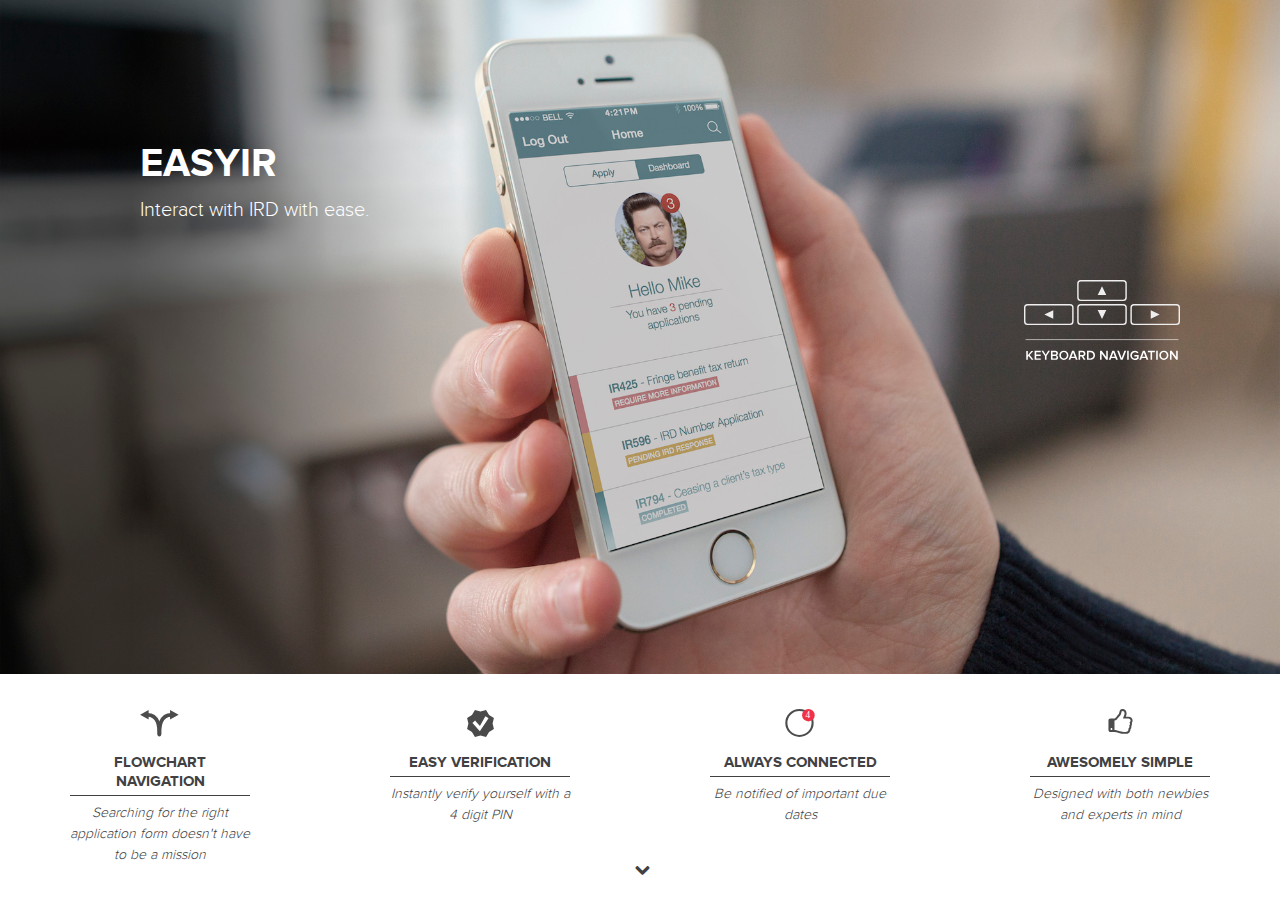
==== commit cab7fd32: "Merge branch 'master' of https://github.com/chrisgreeff/easyir" ====
--- a/index.html
+++ b/index.html
@@ -70,6 +70,9 @@
                         </div>
                     </div>
                 </div>
+                <div class="arrowkey">
+                    <img class="arrowkey" src="web/assets/images/introduction/arrow-key.svg">
+                </div>
                 <div class="easyir-section-intro-bottom">
                     <div class="easyir-section-intro-features">
                         <div class="easyir-section-intro-feature">
--- a/web/assets/css/main.css
+++ b/web/assets/css/main.css
@@ -3190,6 +3190,15 @@
 }
 
 /* line 1, ../sass/partials/modules/_secret-sauce.scss */
+.arrowkey {
+  position: relative;
+  height: 80px;
+  float: right;
+  top: -60px;
+  right: 50px;
+}
+
+/* line 9, ../sass/partials/modules/_secret-sauce.scss */
 .secret-introduction {
   height: 300px;
   width: 600px;
@@ -3203,7 +3212,7 @@
   left: 150px;
 }
 
-/* line 14, ../sass/partials/modules/_secret-sauce.scss */
+/* line 22, ../sass/partials/modules/_secret-sauce.scss */
 .easyir-header-ss {
   position: relative;
   height: 70px;
@@ -3211,7 +3220,7 @@
   background-color: white;
   min-width: 960px;
 }
-/* line 21, ../sass/partials/modules/_secret-sauce.scss */
+/* line 29, ../sass/partials/modules/_secret-sauce.scss */
 .easyir-header-ss .easyir-logo {
   display: inline-block;
   position: absolute;
@@ -3223,7 +3232,7 @@
   margin-left: 20px;
   vertical-align: middle;
 }
-/* line 32, ../sass/partials/modules/_secret-sauce.scss */
+/* line 40, ../sass/partials/modules/_secret-sauce.scss */
 .easyir-header-ss .easyir-logo:before {
   content: '';
   display: inline-block;
@@ -3231,7 +3240,7 @@
   vertical-align: middle;
 }
 
-/* line 41, ../sass/partials/modules/_secret-sauce.scss */
+/* line 49, ../sass/partials/modules/_secret-sauce.scss */
 .easyir-ss-banner {
   background: url("../images/secret-sauce/banner.jpg");
   background-size: cover;
@@ -3241,12 +3250,12 @@
   height: 600px;
 }
 
-/* line 50, ../sass/partials/modules/_secret-sauce.scss */
+/* line 58, ../sass/partials/modules/_secret-sauce.scss */
 .easyir-ss-heading {
   text-transform: uppercase;
 }
 
-/* line 54, ../sass/partials/modules/_secret-sauce.scss */
+/* line 62, ../sass/partials/modules/_secret-sauce.scss */
 .easyir-ss-content {
   top: initial;
   margin-top: 0;
@@ -3254,60 +3263,60 @@
   line-height: 1.5;
 }
 
-/* line 61, ../sass/partials/modules/_secret-sauce.scss */
+/* line 69, ../sass/partials/modules/_secret-sauce.scss */
 .easyir-section--image {
   width: 100%;
 }
 
-/* line 65, ../sass/partials/modules/_secret-sauce.scss */
+/* line 73, ../sass/partials/modules/_secret-sauce.scss */
 .easyir-section--table {
   display: table;
   table-layout: fixed;
 }
 
-/* line 70, ../sass/partials/modules/_secret-sauce.scss */
+/* line 78, ../sass/partials/modules/_secret-sauce.scss */
 .easyir-section--table-cell {
   display: table-cell;
   vertical-align: middle;
   width: 50%;
 }
 
-/* line 76, ../sass/partials/modules/_secret-sauce.scss */
+/* line 84, ../sass/partials/modules/_secret-sauce.scss */
 .easyir-section--table-cell-img {
   padding: 0 20px;
 }
 
-/* line 80, ../sass/partials/modules/_secret-sauce.scss */
+/* line 88, ../sass/partials/modules/_secret-sauce.scss */
 .easyir-ss-title-image {
   width: 100px;
   height: auto;
 }
 
-/* line 85, ../sass/partials/modules/_secret-sauce.scss */
+/* line 93, ../sass/partials/modules/_secret-sauce.scss */
 .easyir-ss-subheading {
   margin: 0;
   font-size: 20px !important;
   line-height: 1 !important;
 }
 
-/* line 91, ../sass/partials/modules/_secret-sauce.scss */
+/* line 99, ../sass/partials/modules/_secret-sauce.scss */
 .easyir-ss-section {
   overflow-x: hidden;
   padding-bottom: 50px;
 }
 
-/* line 98, ../sass/partials/modules/_secret-sauce.scss */
+/* line 106, ../sass/partials/modules/_secret-sauce.scss */
 .easyir-ss-iphone {
   height: 400px;
   background-size: auto 400px;
 }
 
-/* line 103, ../sass/partials/modules/_secret-sauce.scss */
+/* line 111, ../sass/partials/modules/_secret-sauce.scss */
 .easyir-ss-iphone-flow {
   left: 120px;
 }
 
-/* line 107, ../sass/partials/modules/_secret-sauce.scss */
+/* line 115, ../sass/partials/modules/_secret-sauce.scss */
 .easyir-ss-overlay {
   position: absolute;
   left: 139px;
@@ -3317,55 +3326,55 @@
   font-family: 'helvetica' !important;
 }
 
-/* line 116, ../sass/partials/modules/_secret-sauce.scss */
+/* line 124, ../sass/partials/modules/_secret-sauce.scss */
 .easyir-ss-overlay-visible {
   overflow: visible;
 }
 
-/* line 120, ../sass/partials/modules/_secret-sauce.scss */
+/* line 128, ../sass/partials/modules/_secret-sauce.scss */
 .easyir-ss-ani-1, .easyir-ss-ani-2, .easyir-ss-ani-3, .easyir-ss-ani-4, .easyir-ss-ani-5, .easyir-ss-ani-6, .easyir-ss-ani-6-menu-bar, .easyir-ss-ani-6-before-start, .easyir-ss-ani-header, .easyir-ss-ani-options-bar {
   position: absolute;
   left: 0;
   width: 152px;
 }
 
-/* line 126, ../sass/partials/modules/_secret-sauce.scss */
+/* line 134, ../sass/partials/modules/_secret-sauce.scss */
 .easyir-ss-ani-1, .easyir-ss-ani-2, .easyir-ss-ani-3, .easyir-ss-ani-4, .easyir-ss-ani-5, .easyir-ss-ani-6 {
   top: 0;
   height: 270px;
 }
 
-/* line 132, ../sass/partials/modules/_secret-sauce.scss */
+/* line 140, ../sass/partials/modules/_secret-sauce.scss */
 .easyir-ss-ani-1 {
   background: url("../images/secret-sauce/IR595-1.png");
   background-size: 100% auto;
 }
 
-/* line 138, ../sass/partials/modules/_secret-sauce.scss */
+/* line 146, ../sass/partials/modules/_secret-sauce.scss */
 .easyir-ss-ani-2 {
   background: url("../images/secret-sauce/IR595-2.png");
   background-size: 100% auto;
 }
 
-/* line 144, ../sass/partials/modules/_secret-sauce.scss */
+/* line 152, ../sass/partials/modules/_secret-sauce.scss */
 .easyir-ss-ani-3 {
   background: url("../images/secret-sauce/IR595-3.png");
   background-size: 100% auto;
 }
 
-/* line 150, ../sass/partials/modules/_secret-sauce.scss */
+/* line 158, ../sass/partials/modules/_secret-sauce.scss */
 .easyir-ss-ani-4 {
   background: url("../images/secret-sauce/IR595-4.png");
   background-size: 100% auto;
 }
 
-/* line 156, ../sass/partials/modules/_secret-sauce.scss */
+/* line 164, ../sass/partials/modules/_secret-sauce.scss */
 .easyir-ss-ani-5 {
   background: url("../images/secret-sauce/IR595-5.png");
   background-size: 100% auto;
 }
 
-/* line 162, ../sass/partials/modules/_secret-sauce.scss */
+/* line 170, ../sass/partials/modules/_secret-sauce.scss */
 .easyir-ss-ani-6 {
   background: url("../images/fred-app/03-pre-1/bg.png");
   background-size: 100% auto;
@@ -3373,7 +3382,7 @@
   top: 0;
 }
 
-/* line 170, ../sass/partials/modules/_secret-sauce.scss */
+/* line 178, ../sass/partials/modules/_secret-sauce.scss */
 .easyir-ss-ani-6-menu-bar {
   background: url("../images/fred-app/03-pre-1/menu-bar-top.png");
   background-size: 100% auto;
@@ -3381,7 +3390,7 @@
   height: 21px;
 }
 
-/* line 178, ../sass/partials/modules/_secret-sauce.scss */
+/* line 186, ../sass/partials/modules/_secret-sauce.scss */
 .easyir-ss-ani-6-before-start {
   background: url("../images/fred-app/03-pre-1/before-you-start.png");
   background-size: 100% auto;
@@ -3389,7 +3398,7 @@
   height: 20px;
 }
 
-/* line 186, ../sass/partials/modules/_secret-sauce.scss */
+/* line 194, ../sass/partials/modules/_secret-sauce.scss */
 .easyir-ss-ani-header {
   background: url("../images/generic-app/00-iphone5s/fixed-top-header.png");
   background-size: auto 100%;
@@ -3397,7 +3406,7 @@
   height: 10px;
 }
 
-/* line 194, ../sass/partials/modules/_secret-sauce.scss */
+/* line 202, ../sass/partials/modules/_secret-sauce.scss */
 .easyir-ss-ani-options-bar {
   height: 95px;
   bottom: 0;
@@ -3406,20 +3415,20 @@
   font-size: 10px;
 }
 
-/* line 203, ../sass/partials/modules/_secret-sauce.scss */
+/* line 211, ../sass/partials/modules/_secret-sauce.scss */
 .easyir-ss-ani-options-table {
   display: table;
   width: 100%;
 }
 
-/* line 208, ../sass/partials/modules/_secret-sauce.scss */
+/* line 216, ../sass/partials/modules/_secret-sauce.scss */
 .easyir-ss-ani-options-cell {
   display: table-cell;
   height: 100%;
   vertical-align: middle;
 }
 
-/* line 214, ../sass/partials/modules/_secret-sauce.scss */
+/* line 222, ../sass/partials/modules/_secret-sauce.scss */
 .easyir-ss-ani-options-yes {
   color: #008b95;
   font-size: 10px;
@@ -3427,7 +3436,7 @@
   text-align: center;
 }
 
-/* line 221, ../sass/partials/modules/_secret-sauce.scss */
+/* line 229, ../sass/partials/modules/_secret-sauce.scss */
 .easyir-ss-ani-options-no {
   color: red;
   font-size: 10px;
@@ -3437,37 +3446,37 @@
 }
 
 @-webkit-keyframes linearFlow1 {
-  /* line 232, ../sass/partials/modules/_secret-sauce.scss */
+  /* line 240, ../sass/partials/modules/_secret-sauce.scss */
   0% {
     opacity: 1;
     left: 0;
   }
 
-  /* line 233, ../sass/partials/modules/_secret-sauce.scss */
+  /* line 241, ../sass/partials/modules/_secret-sauce.scss */
   20% {
     opacity: 0.6;
     left: -160px;
   }
 
-  /* line 234, ../sass/partials/modules/_secret-sauce.scss */
+  /* line 242, ../sass/partials/modules/_secret-sauce.scss */
   40% {
     opacity: 0;
     left: -320px;
   }
 
-  /* line 235, ../sass/partials/modules/_secret-sauce.scss */
+  /* line 243, ../sass/partials/modules/_secret-sauce.scss */
   60% {
     opacity: 0;
     left: 320px;
   }
 
-  /* line 236, ../sass/partials/modules/_secret-sauce.scss */
+  /* line 244, ../sass/partials/modules/_secret-sauce.scss */
   80% {
     opacity: 0.6;
     left: 160px;
   }
 
-  /* line 237, ../sass/partials/modules/_secret-sauce.scss */
+  /* line 245, ../sass/partials/modules/_secret-sauce.scss */
   100% {
     opacity: 1;
     left: 0;
@@ -3475,37 +3484,37 @@
 }
 
 @-moz-keyframes linearFlow1 {
-  /* line 240, ../sass/partials/modules/_secret-sauce.scss */
+  /* line 248, ../sass/partials/modules/_secret-sauce.scss */
   0% {
     opacity: 1;
     left: 0;
   }
 
-  /* line 241, ../sass/partials/modules/_secret-sauce.scss */
+  /* line 249, ../sass/partials/modules/_secret-sauce.scss */
   20% {
     opacity: 0.6;
     left: -160px;
   }
 
-  /* line 242, ../sass/partials/modules/_secret-sauce.scss */
+  /* line 250, ../sass/partials/modules/_secret-sauce.scss */
   40% {
     opacity: 0;
     left: -320px;
   }
 
-  /* line 243, ../sass/partials/modules/_secret-sauce.scss */
+  /* line 251, ../sass/partials/modules/_secret-sauce.scss */
   60% {
     opacity: 0;
     left: 320px;
   }
 
-  /* line 244, ../sass/partials/modules/_secret-sauce.scss */
+  /* line 252, ../sass/partials/modules/_secret-sauce.scss */
   80% {
     opacity: 0.6;
     left: 160px;
   }
 
-  /* line 245, ../sass/partials/modules/_secret-sauce.scss */
+  /* line 253, ../sass/partials/modules/_secret-sauce.scss */
   100% {
     opacity: 1;
     left: 0;
@@ -3513,37 +3522,37 @@
 }
 
 @-o-keyframes linearFlow1 {
-  /* line 248, ../sass/partials/modules/_secret-sauce.scss */
+  /* line 256, ../sass/partials/modules/_secret-sauce.scss */
   0% {
     opacity: 1;
     left: 0;
   }
 
-  /* line 249, ../sass/partials/modules/_secret-sauce.scss */
+  /* line 257, ../sass/partials/modules/_secret-sauce.scss */
   20% {
     opacity: 0.6;
     left: -160px;
   }
 
-  /* line 250, ../sass/partials/modules/_secret-sauce.scss */
+  /* line 258, ../sass/partials/modules/_secret-sauce.scss */
   40% {
     opacity: 0;
     left: -320px;
   }
 
-  /* line 251, ../sass/partials/modules/_secret-sauce.scss */
+  /* line 259, ../sass/partials/modules/_secret-sauce.scss */
   60% {
     opacity: 0;
     left: 320px;
   }
 
-  /* line 252, ../sass/partials/modules/_secret-sauce.scss */
+  /* line 260, ../sass/partials/modules/_secret-sauce.scss */
   80% {
     opacity: 0.6;
     left: 160px;
   }
 
-  /* line 253, ../sass/partials/modules/_secret-sauce.scss */
+  /* line 261, ../sass/partials/modules/_secret-sauce.scss */
   100% {
     opacity: 1;
     left: 0;
@@ -3551,44 +3560,44 @@
 }
 
 @keyframes linearFlow1 {
-  /* line 256, ../sass/partials/modules/_secret-sauce.scss */
+  /* line 264, ../sass/partials/modules/_secret-sauce.scss */
   0% {
     opacity: 1;
     left: 0;
   }
 
-  /* line 257, ../sass/partials/modules/_secret-sauce.scss */
+  /* line 265, ../sass/partials/modules/_secret-sauce.scss */
   20% {
     opacity: 0.6;
     left: -160px;
   }
 
-  /* line 258, ../sass/partials/modules/_secret-sauce.scss */
+  /* line 266, ../sass/partials/modules/_secret-sauce.scss */
   40% {
     opacity: 0;
     left: -320px;
   }
 
-  /* line 259, ../sass/partials/modules/_secret-sauce.scss */
+  /* line 267, ../sass/partials/modules/_secret-sauce.scss */
   60% {
     opacity: 0;
     left: 320px;
   }
 
-  /* line 260, ../sass/partials/modules/_secret-sauce.scss */
+  /* line 268, ../sass/partials/modules/_secret-sauce.scss */
   80% {
     opacity: 0.6;
     left: 160px;
   }
 
-  /* line 261, ../sass/partials/modules/_secret-sauce.scss */
+  /* line 269, ../sass/partials/modules/_secret-sauce.scss */
   100% {
     opacity: 1;
     left: 0;
   }
 }
 
-/* line 264, ../sass/partials/modules/_secret-sauce.scss */
+/* line 272, ../sass/partials/modules/_secret-sauce.scss */
 .easyir-ss-ani-flow1 {
   -webkit-animation: linearFlow1 8s infinite;
   -moz-animation: linearFlow1 8s infinite;
@@ -3597,44 +3606,6 @@
 }
 
 @-webkit-keyframes linearFlow2 {
-  /* line 272, ../sass/partials/modules/_secret-sauce.scss */
-  0% {
-    opacity: 0.6;
-    left: -160px;
-  }
-
-  /* line 273, ../sass/partials/modules/_secret-sauce.scss */
-  20% {
-    opacity: 0;
-    left: -320px;
-  }
-
-  /* line 274, ../sass/partials/modules/_secret-sauce.scss */
-  40% {
-    opacity: 0;
-    left: 320px;
-  }
-
-  /* line 275, ../sass/partials/modules/_secret-sauce.scss */
-  60% {
-    opacity: 0.6;
-    left: 160px;
-  }
-
-  /* line 276, ../sass/partials/modules/_secret-sauce.scss */
-  80% {
-    opacity: 1;
-    left: 0;
-  }
-
-  /* line 277, ../sass/partials/modules/_secret-sauce.scss */
-  100% {
-    opacity: 0.6;
-    left: -160px;
-  }
-}
-
-@-moz-keyframes linearFlow2 {
   /* line 280, ../sass/partials/modules/_secret-sauce.scss */
   0% {
     opacity: 0.6;
@@ -3672,7 +3643,7 @@
   }
 }
 
-@-o-keyframes linearFlow2 {
+@-moz-keyframes linearFlow2 {
   /* line 288, ../sass/partials/modules/_secret-sauce.scss */
   0% {
     opacity: 0.6;
@@ -3710,7 +3681,7 @@
   }
 }
 
-@keyframes linearFlow2 {
+@-o-keyframes linearFlow2 {
   /* line 296, ../sass/partials/modules/_secret-sauce.scss */
   0% {
     opacity: 0.6;
@@ -3748,7 +3719,45 @@
   }
 }
 
-/* line 304, ../sass/partials/modules/_secret-sauce.scss */
+@keyframes linearFlow2 {
+  /* line 304, ../sass/partials/modules/_secret-sauce.scss */
+  0% {
+    opacity: 0.6;
+    left: -160px;
+  }
+
+  /* line 305, ../sass/partials/modules/_secret-sauce.scss */
+  20% {
+    opacity: 0;
+    left: -320px;
+  }
+
+  /* line 306, ../sass/partials/modules/_secret-sauce.scss */
+  40% {
+    opacity: 0;
+    left: 320px;
+  }
+
+  /* line 307, ../sass/partials/modules/_secret-sauce.scss */
+  60% {
+    opacity: 0.6;
+    left: 160px;
+  }
+
+  /* line 308, ../sass/partials/modules/_secret-sauce.scss */
+  80% {
+    opacity: 1;
+    left: 0;
+  }
+
+  /* line 309, ../sass/partials/modules/_secret-sauce.scss */
+  100% {
+    opacity: 0.6;
+    left: -160px;
+  }
+}
+
+/* line 312, ../sass/partials/modules/_secret-sauce.scss */
 .easyir-ss-ani-flow2 {
   -webkit-animation: linearFlow2 8s infinite;
   -moz-animation: linearFlow2 8s infinite;
@@ -3757,44 +3766,6 @@
 }
 
 @-webkit-keyframes linearFlow3 {
-  /* line 312, ../sass/partials/modules/_secret-sauce.scss */
-  0% {
-    opacity: 0;
-    left: -320px;
-  }
-
-  /* line 313, ../sass/partials/modules/_secret-sauce.scss */
-  20% {
-    opacity: 0;
-    left: 320px;
-  }
-
-  /* line 314, ../sass/partials/modules/_secret-sauce.scss */
-  40% {
-    opacity: 0.6;
-    left: 160px;
-  }
-
-  /* line 315, ../sass/partials/modules/_secret-sauce.scss */
-  60% {
-    opacity: 1;
-    left: 0;
-  }
-
-  /* line 316, ../sass/partials/modules/_secret-sauce.scss */
-  80% {
-    opacity: 0.6;
-    left: -160px;
-  }
-
-  /* line 317, ../sass/partials/modules/_secret-sauce.scss */
-  100% {
-    opacity: 0;
-    left: -320px;
-  }
-}
-
-@-moz-keyframes linearFlow3 {
   /* line 320, ../sass/partials/modules/_secret-sauce.scss */
   0% {
     opacity: 0;
@@ -3832,7 +3803,7 @@
   }
 }
 
-@-o-keyframes linearFlow3 {
+@-moz-keyframes linearFlow3 {
   /* line 328, ../sass/partials/modules/_secret-sauce.scss */
   0% {
     opacity: 0;
@@ -3870,7 +3841,7 @@
   }
 }
 
-@keyframes linearFlow3 {
+@-o-keyframes linearFlow3 {
   /* line 336, ../sass/partials/modules/_secret-sauce.scss */
   0% {
     opacity: 0;
@@ -3908,7 +3879,45 @@
   }
 }
 
-/* line 344, ../sass/partials/modules/_secret-sauce.scss */
+@keyframes linearFlow3 {
+  /* line 344, ../sass/partials/modules/_secret-sauce.scss */
+  0% {
+    opacity: 0;
+    left: -320px;
+  }
+
+  /* line 345, ../sass/partials/modules/_secret-sauce.scss */
+  20% {
+    opacity: 0;
+    left: 320px;
+  }
+
+  /* line 346, ../sass/partials/modules/_secret-sauce.scss */
+  40% {
+    opacity: 0.6;
+    left: 160px;
+  }
+
+  /* line 347, ../sass/partials/modules/_secret-sauce.scss */
+  60% {
+    opacity: 1;
+    left: 0;
+  }
+
+  /* line 348, ../sass/partials/modules/_secret-sauce.scss */
+  80% {
+    opacity: 0.6;
+    left: -160px;
+  }
+
+  /* line 349, ../sass/partials/modules/_secret-sauce.scss */
+  100% {
+    opacity: 0;
+    left: -320px;
+  }
+}
+
+/* line 352, ../sass/partials/modules/_secret-sauce.scss */
 .easyir-ss-ani-flow3 {
   -webkit-animation: linearFlow3 8s infinite;
   -moz-animation: linearFlow3 8s infinite;
@@ -3917,44 +3926,6 @@
 }
 
 @-webkit-keyframes linearFlow4 {
-  /* line 352, ../sass/partials/modules/_secret-sauce.scss */
-  0% {
-    opacity: 0;
-    left: 320px;
-  }
-
-  /* line 353, ../sass/partials/modules/_secret-sauce.scss */
-  20% {
-    opacity: 0.6;
-    left: 160px;
-  }
-
-  /* line 354, ../sass/partials/modules/_secret-sauce.scss */
-  40% {
-    opacity: 1;
-    left: 0;
-  }
-
-  /* line 355, ../sass/partials/modules/_secret-sauce.scss */
-  60% {
-    opacity: 0.6;
-    left: -160px;
-  }
-
-  /* line 356, ../sass/partials/modules/_secret-sauce.scss */
-  80% {
-    opacity: 0;
-    left: -320px;
-  }
-
-  /* line 357, ../sass/partials/modules/_secret-sauce.scss */
-  100% {
-    opacity: 0;
-    left: 320px;
-  }
-}
-
-@-moz-keyframes linearFlow4 {
   /* line 360, ../sass/partials/modules/_secret-sauce.scss */
   0% {
     opacity: 0;
@@ -3992,7 +3963,7 @@
   }
 }
 
-@-o-keyframes linearFlow4 {
+@-moz-keyframes linearFlow4 {
   /* line 368, ../sass/partials/modules/_secret-sauce.scss */
   0% {
     opacity: 0;
@@ -4030,7 +4001,7 @@
   }
 }
 
-@keyframes linearFlow4 {
+@-o-keyframes linearFlow4 {
   /* line 376, ../sass/partials/modules/_secret-sauce.scss */
   0% {
     opacity: 0;
@@ -4068,7 +4039,45 @@
   }
 }
 
-/* line 384, ../sass/partials/modules/_secret-sauce.scss */
+@keyframes linearFlow4 {
+  /* line 384, ../sass/partials/modules/_secret-sauce.scss */
+  0% {
+    opacity: 0;
+    left: 320px;
+  }
+
+  /* line 385, ../sass/partials/modules/_secret-sauce.scss */
+  20% {
+    opacity: 0.6;
+    left: 160px;
+  }
+
+  /* line 386, ../sass/partials/modules/_secret-sauce.scss */
+  40% {
+    opacity: 1;
+    left: 0;
+  }
+
+  /* line 387, ../sass/partials/modules/_secret-sauce.scss */
+  60% {
+    opacity: 0.6;
+    left: -160px;
+  }
+
+  /* line 388, ../sass/partials/modules/_secret-sauce.scss */
+  80% {
+    opacity: 0;
+    left: -320px;
+  }
+
+  /* line 389, ../sass/partials/modules/_secret-sauce.scss */
+  100% {
+    opacity: 0;
+    left: 320px;
+  }
+}
+
+/* line 392, ../sass/partials/modules/_secret-sauce.scss */
 .easyir-ss-ani-flow4 {
   -webkit-animation: linearFlow4 8s infinite;
   -moz-animation: linearFlow4 8s infinite;
@@ -4077,44 +4086,6 @@
 }
 
 @-webkit-keyframes linearFlow5 {
-  /* line 392, ../sass/partials/modules/_secret-sauce.scss */
-  0% {
-    opacity: 0.6;
-    left: 160px;
-  }
-
-  /* line 393, ../sass/partials/modules/_secret-sauce.scss */
-  20% {
-    opacity: 1;
-    left: 0;
-  }
-
-  /* line 394, ../sass/partials/modules/_secret-sauce.scss */
-  40% {
-    opacity: 0.6;
-    left: -160px;
-  }
-
-  /* line 395, ../sass/partials/modules/_secret-sauce.scss */
-  60% {
-    opacity: 0;
-    left: -320px;
-  }
-
-  /* line 396, ../sass/partials/modules/_secret-sauce.scss */
-  80% {
-    opacity: 0;
-    left: 320px;
-  }
-
-  /* line 397, ../sass/partials/modules/_secret-sauce.scss */
-  100% {
-    opacity: 0.6;
-    left: 160px;
-  }
-}
-
-@-moz-keyframes linearFlow5 {
   /* line 400, ../sass/partials/modules/_secret-sauce.scss */
   0% {
     opacity: 0.6;
@@ -4152,7 +4123,7 @@
   }
 }
 
-@-o-keyframes linearFlow5 {
+@-moz-keyframes linearFlow5 {
   /* line 408, ../sass/partials/modules/_secret-sauce.scss */
   0% {
     opacity: 0.6;
@@ -4190,7 +4161,7 @@
   }
 }
 
-@keyframes linearFlow5 {
+@-o-keyframes linearFlow5 {
   /* line 416, ../sass/partials/modules/_secret-sauce.scss */
   0% {
     opacity: 0.6;
@@ -4228,7 +4199,45 @@
   }
 }
 
-/* line 424, ../sass/partials/modules/_secret-sauce.scss */
+@keyframes linearFlow5 {
+  /* line 424, ../sass/partials/modules/_secret-sauce.scss */
+  0% {
+    opacity: 0.6;
+    left: 160px;
+  }
+
+  /* line 425, ../sass/partials/modules/_secret-sauce.scss */
+  20% {
+    opacity: 1;
+    left: 0;
+  }
+
+  /* line 426, ../sass/partials/modules/_secret-sauce.scss */
+  40% {
+    opacity: 0.6;
+    left: -160px;
+  }
+
+  /* line 427, ../sass/partials/modules/_secret-sauce.scss */
+  60% {
+    opacity: 0;
+    left: -320px;
+  }
+
+  /* line 428, ../sass/partials/modules/_secret-sauce.scss */
+  80% {
+    opacity: 0;
+    left: 320px;
+  }
+
+  /* line 429, ../sass/partials/modules/_secret-sauce.scss */
+  100% {
+    opacity: 0.6;
+    left: 160px;
+  }
+}
+
+/* line 432, ../sass/partials/modules/_secret-sauce.scss */
 .easyir-ss-ani-flow5 {
   -webkit-animation: linearFlow5 8s infinite;
   -moz-animation: linearFlow5 8s infinite;
@@ -4237,43 +4246,6 @@
 }
 
 @-webkit-keyframes helpGestureToggle {
-  /* line 434, ../sass/partials/modules/_secret-sauce.scss */
-  0% {
-    opacity: 0;
-  }
-
-  /* line 435, ../sass/partials/modules/_secret-sauce.scss */
-  10% {
-    top: 150px;
-    opacity: 0.8;
-  }
-
-  /* line 436, ../sass/partials/modules/_secret-sauce.scss */
-  40% {
-    top: 20px;
-    opacity: 0;
-  }
-
-  /* line 437, ../sass/partials/modules/_secret-sauce.scss */
-  45% {
-    top: 50px;
-    opacity: 0;
-  }
-
-  /* line 438, ../sass/partials/modules/_secret-sauce.scss */
-  60% {
-    top: 50px;
-    opacity: 0.8;
-  }
-
-  /* line 439, ../sass/partials/modules/_secret-sauce.scss */
-  90% {
-    top: 150px;
-    opacity: 0;
-  }
-}
-
-@-moz-keyframes helpGestureToggle {
   /* line 442, ../sass/partials/modules/_secret-sauce.scss */
   0% {
     opacity: 0;
@@ -4310,7 +4282,7 @@
   }
 }
 
-@-o-keyframes helpGestureToggle {
+@-moz-keyframes helpGestureToggle {
   /* line 450, ../sass/partials/modules/_secret-sauce.scss */
   0% {
     opacity: 0;
@@ -4347,7 +4319,7 @@
   }
 }
 
-@keyframes helpGestureToggle {
+@-o-keyframes helpGestureToggle {
   /* line 458, ../sass/partials/modules/_secret-sauce.scss */
   0% {
     opacity: 0;
@@ -4384,7 +4356,44 @@
   }
 }
 
-/* line 466, ../sass/partials/modules/_secret-sauce.scss */
+@keyframes helpGestureToggle {
+  /* line 466, ../sass/partials/modules/_secret-sauce.scss */
+  0% {
+    opacity: 0;
+  }
+
+  /* line 467, ../sass/partials/modules/_secret-sauce.scss */
+  10% {
+    top: 150px;
+    opacity: 0.8;
+  }
+
+  /* line 468, ../sass/partials/modules/_secret-sauce.scss */
+  40% {
+    top: 20px;
+    opacity: 0;
+  }
+
+  /* line 469, ../sass/partials/modules/_secret-sauce.scss */
+  45% {
+    top: 50px;
+    opacity: 0;
+  }
+
+  /* line 470, ../sass/partials/modules/_secret-sauce.scss */
+  60% {
+    top: 50px;
+    opacity: 0.8;
+  }
+
+  /* line 471, ../sass/partials/modules/_secret-sauce.scss */
+  90% {
+    top: 150px;
+    opacity: 0;
+  }
+}
+
+/* line 474, ../sass/partials/modules/_secret-sauce.scss */
 .easyir-ss-ani-gesture-help {
   left: 65px;
   position: absolute;
@@ -4413,94 +4422,94 @@
 }
 
 @-webkit-keyframes helpToggle {
-  /* line 486, ../sass/partials/modules/_secret-sauce.scss */
+  /* line 494, ../sass/partials/modules/_secret-sauce.scss */
   10% {
     top: 0;
   }
 
-  /* line 487, ../sass/partials/modules/_secret-sauce.scss */
+  /* line 495, ../sass/partials/modules/_secret-sauce.scss */
   40% {
     top: -300px;
   }
 
-  /* line 488, ../sass/partials/modules/_secret-sauce.scss */
+  /* line 496, ../sass/partials/modules/_secret-sauce.scss */
   70% {
     top: -300px;
   }
 
-  /* line 489, ../sass/partials/modules/_secret-sauce.scss */
+  /* line 497, ../sass/partials/modules/_secret-sauce.scss */
   90% {
     top: 0;
   }
 }
 
 @-moz-keyframes helpToggle {
-  /* line 492, ../sass/partials/modules/_secret-sauce.scss */
+  /* line 500, ../sass/partials/modules/_secret-sauce.scss */
   10% {
     top: 0;
   }
 
-  /* line 493, ../sass/partials/modules/_secret-sauce.scss */
+  /* line 501, ../sass/partials/modules/_secret-sauce.scss */
   40% {
     top: -300px;
   }
 
-  /* line 494, ../sass/partials/modules/_secret-sauce.scss */
+  /* line 502, ../sass/partials/modules/_secret-sauce.scss */
   70% {
     top: -300px;
   }
 
-  /* line 495, ../sass/partials/modules/_secret-sauce.scss */
+  /* line 503, ../sass/partials/modules/_secret-sauce.scss */
   90% {
     top: 0;
   }
 }
 
 @-o-keyframes helpToggle {
-  /* line 498, ../sass/partials/modules/_secret-sauce.scss */
+  /* line 506, ../sass/partials/modules/_secret-sauce.scss */
   10% {
     top: 0;
   }
 
-  /* line 499, ../sass/partials/modules/_secret-sauce.scss */
+  /* line 507, ../sass/partials/modules/_secret-sauce.scss */
   40% {
     top: -300px;
   }
 
-  /* line 500, ../sass/partials/modules/_secret-sauce.scss */
+  /* line 508, ../sass/partials/modules/_secret-sauce.scss */
   70% {
     top: -300px;
   }
 
-  /* line 501, ../sass/partials/modules/_secret-sauce.scss */
+  /* line 509, ../sass/partials/modules/_secret-sauce.scss */
   90% {
     top: 0;
   }
 }
 
 @keyframes helpToggle {
-  /* line 504, ../sass/partials/modules/_secret-sauce.scss */
+  /* line 512, ../sass/partials/modules/_secret-sauce.scss */
   10% {
     top: 0;
   }
 
-  /* line 505, ../sass/partials/modules/_secret-sauce.scss */
+  /* line 513, ../sass/partials/modules/_secret-sauce.scss */
   40% {
     top: -300px;
   }
 
-  /* line 506, ../sass/partials/modules/_secret-sauce.scss */
+  /* line 514, ../sass/partials/modules/_secret-sauce.scss */
   70% {
     top: -300px;
   }
 
-  /* line 507, ../sass/partials/modules/_secret-sauce.scss */
+  /* line 515, ../sass/partials/modules/_secret-sauce.scss */
   90% {
     top: 0;
   }
 }
 
-/* line 510, ../sass/partials/modules/_secret-sauce.scss */
+/* line 518, ../sass/partials/modules/_secret-sauce.scss */
 .easyir-ss-ani-help {
   -webkit-animation: helpToggle 3s infinite;
   -moz-animation: helpToggle 3s infinite;
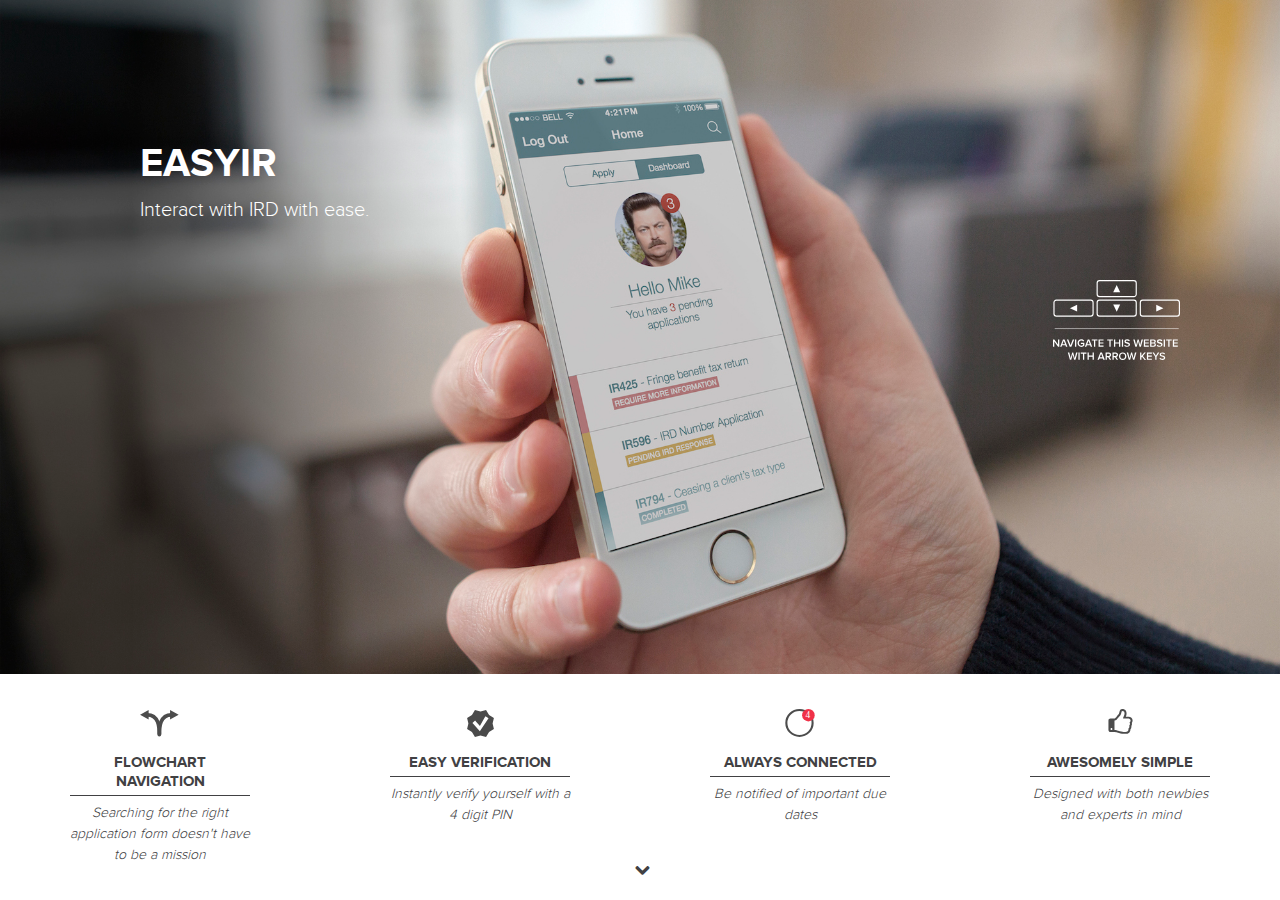
==== commit 1efa27e1: "text update" ====
--- a/index.html
+++ b/index.html
@@ -349,7 +349,7 @@
                                         She's frustrated
                                     </div>
                                     <div class="easyir-section--sub-heading">
-                                        No She often has problems with account validation. Nobody believes her. Making it hard for her to get any information.
+                                        She often has problems with account validation. Nobody believes her. Making it hard for her to get any information.
                                     </div>
                                 </div>
                             </div>
@@ -381,7 +381,7 @@
                                         Registering the PIN takes no time at all
                                     </li>
                                     <li class="easyir-walkthrough-point easyir-walkthrough-jane-point2 easyir-walkthrough-point-hidden">
-                                        TXTed verification codes makes the setup a breeze
+                                        TXT verification codes makes the setup a breeze
                                     </li>
                                     <li class="easyir-walkthrough-point easyir-walkthrough-jane-point3 easyir-walkthrough-point-hidden">
                                         Simple 4 digit pin to login providing 2 factor authentication
@@ -468,7 +468,7 @@
                                         Retail Owner
                                     </div>
                                     <div class="easyir-section--sub-heading">
-                                        With the help of 4 of his staff members, he is taking the hairspray market by storm.
+                                        With the help of 4 of his staff members, he is taking the hairspray business to new heights!
                                     </div>
                                 </div>
                             </div>
@@ -512,7 +512,7 @@
                                         If he uses EASYIR
                                     </div>
                                     <div class="easyir-section--sub-heading">
-                                        Say goodbye to late penalties! All his pending applications are now beautifully organized in EasyIR, with automatic push notifications and reminders for important dates and tasks.
+                                        Say goodbye to late penalties! All his pending applications are now beautifully organized, with automatic push notifications and reminders for important dates and tasks.
                                     </div>
                                 </div>
                                 <div class="easyir-image-container easyir-image-container-left">
@@ -615,7 +615,7 @@
                                         Meet the Team
                                     </div>
                                     <div class="easyir-section--sub-heading">
-                                        We're excited to be participating in the App4IR challenge. We like to make simple and awesome products. If you liked what you see up there, click the button below to find out more about the process of how we designed EASYIR
+                                        We're excited to be participating in the App4IR challenge. We like to make simple and awesome products. If you liked what you see up there, click the button below to find out more about the process of how we designed EasyIR.
                                     </div>
                                 </div>
                                 <a class="easyir-btn easyir-btn-secret-sauce" href="secret-sauce.html">
--- a/web/assets/css/main.css
+++ b/web/assets/css/main.css
@@ -1102,8 +1102,8 @@
 .easyir-btn-secret-sauce {
   background-color: #008b95;
   position: relative;
-  top: 20px;
-  left: -140px;
+  top: 40px;
+  left: -118px;
 }
 /* line 28, ../sass/partials/modules/_animation-layout.scss */
 .easyir-btn-secret-sauce:hover {
@@ -3213,6 +3213,11 @@
 }
 
 /* line 22, ../sass/partials/modules/_secret-sauce.scss */
+span.text-bold {
+  font-family: proxima_nova_bold;
+}
+
+/* line 26, ../sass/partials/modules/_secret-sauce.scss */
 .easyir-header-ss {
   position: relative;
   height: 70px;
@@ -3220,7 +3225,7 @@
   background-color: white;
   min-width: 960px;
 }
-/* line 29, ../sass/partials/modules/_secret-sauce.scss */
+/* line 33, ../sass/partials/modules/_secret-sauce.scss */
 .easyir-header-ss .easyir-logo {
   display: inline-block;
   position: absolute;
@@ -3232,7 +3237,7 @@
   margin-left: 20px;
   vertical-align: middle;
 }
-/* line 40, ../sass/partials/modules/_secret-sauce.scss */
+/* line 44, ../sass/partials/modules/_secret-sauce.scss */
 .easyir-header-ss .easyir-logo:before {
   content: '';
   display: inline-block;
@@ -3240,7 +3245,18 @@
   vertical-align: middle;
 }
 
-/* line 49, ../sass/partials/modules/_secret-sauce.scss */
+/* line 53, ../sass/partials/modules/_secret-sauce.scss */
+.vertical-align-top {
+  vertical-align: top !important;
+}
+
+/* line 57, ../sass/partials/modules/_secret-sauce.scss */
+.border-top {
+  border-top: 1px solid #bebebe;
+  padding-top: 40px;
+}
+
+/* line 62, ../sass/partials/modules/_secret-sauce.scss */
 .easyir-ss-banner {
   background: url("../images/secret-sauce/banner.jpg");
   background-size: cover;
@@ -3250,12 +3266,12 @@
   height: 600px;
 }
 
-/* line 58, ../sass/partials/modules/_secret-sauce.scss */
+/* line 71, ../sass/partials/modules/_secret-sauce.scss */
 .easyir-ss-heading {
   text-transform: uppercase;
 }
 
-/* line 62, ../sass/partials/modules/_secret-sauce.scss */
+/* line 75, ../sass/partials/modules/_secret-sauce.scss */
 .easyir-ss-content {
   top: initial;
   margin-top: 0;
@@ -3263,60 +3279,60 @@
   line-height: 1.5;
 }
 
-/* line 69, ../sass/partials/modules/_secret-sauce.scss */
+/* line 82, ../sass/partials/modules/_secret-sauce.scss */
 .easyir-section--image {
   width: 100%;
 }
 
-/* line 73, ../sass/partials/modules/_secret-sauce.scss */
+/* line 86, ../sass/partials/modules/_secret-sauce.scss */
 .easyir-section--table {
   display: table;
   table-layout: fixed;
 }
 
-/* line 78, ../sass/partials/modules/_secret-sauce.scss */
+/* line 91, ../sass/partials/modules/_secret-sauce.scss */
 .easyir-section--table-cell {
   display: table-cell;
   vertical-align: middle;
   width: 50%;
 }
 
-/* line 84, ../sass/partials/modules/_secret-sauce.scss */
+/* line 97, ../sass/partials/modules/_secret-sauce.scss */
 .easyir-section--table-cell-img {
   padding: 0 20px;
 }
 
-/* line 88, ../sass/partials/modules/_secret-sauce.scss */
+/* line 101, ../sass/partials/modules/_secret-sauce.scss */
 .easyir-ss-title-image {
   width: 100px;
   height: auto;
 }
 
-/* line 93, ../sass/partials/modules/_secret-sauce.scss */
+/* line 106, ../sass/partials/modules/_secret-sauce.scss */
 .easyir-ss-subheading {
   margin: 0;
   font-size: 20px !important;
   line-height: 1 !important;
 }
 
-/* line 99, ../sass/partials/modules/_secret-sauce.scss */
+/* line 112, ../sass/partials/modules/_secret-sauce.scss */
 .easyir-ss-section {
   overflow-x: hidden;
   padding-bottom: 50px;
 }
 
-/* line 106, ../sass/partials/modules/_secret-sauce.scss */
+/* line 119, ../sass/partials/modules/_secret-sauce.scss */
 .easyir-ss-iphone {
   height: 400px;
   background-size: auto 400px;
 }
 
-/* line 111, ../sass/partials/modules/_secret-sauce.scss */
+/* line 124, ../sass/partials/modules/_secret-sauce.scss */
 .easyir-ss-iphone-flow {
   left: 120px;
 }
 
-/* line 115, ../sass/partials/modules/_secret-sauce.scss */
+/* line 128, ../sass/partials/modules/_secret-sauce.scss */
 .easyir-ss-overlay {
   position: absolute;
   left: 139px;
@@ -3326,55 +3342,55 @@
   font-family: 'helvetica' !important;
 }
 
-/* line 124, ../sass/partials/modules/_secret-sauce.scss */
+/* line 137, ../sass/partials/modules/_secret-sauce.scss */
 .easyir-ss-overlay-visible {
   overflow: visible;
 }
 
-/* line 128, ../sass/partials/modules/_secret-sauce.scss */
-.easyir-ss-ani-1, .easyir-ss-ani-2, .easyir-ss-ani-3, .easyir-ss-ani-4, .easyir-ss-ani-5, .easyir-ss-ani-6, .easyir-ss-ani-6-menu-bar, .easyir-ss-ani-6-before-start, .easyir-ss-ani-header, .easyir-ss-ani-options-bar {
+/* line 141, ../sass/partials/modules/_secret-sauce.scss */
+.easyir-ss-ani-1, .easyir-ss-ani-2, .easyir-ss-ani-3, .easyir-ss-ani-4, .easyir-ss-ani-5, .easyir-ss-ani-6, .easyir-ss-ani-6-menu-bar, .easyir-ss-ani-6-before-start, .easyir-ss-ani-header, .easyir-ss-ani-7-quick-search, .easyir-ss-ani-7-menu-bar, .easyir-ss-ani-options-bar, .easyir-ss-ani-8-dashboard, .easyir-ss-ani-8-dashboard-profile {
   position: absolute;
   left: 0;
   width: 152px;
 }
 
-/* line 134, ../sass/partials/modules/_secret-sauce.scss */
+/* line 147, ../sass/partials/modules/_secret-sauce.scss */
 .easyir-ss-ani-1, .easyir-ss-ani-2, .easyir-ss-ani-3, .easyir-ss-ani-4, .easyir-ss-ani-5, .easyir-ss-ani-6 {
   top: 0;
   height: 270px;
 }
 
-/* line 140, ../sass/partials/modules/_secret-sauce.scss */
+/* line 153, ../sass/partials/modules/_secret-sauce.scss */
 .easyir-ss-ani-1 {
   background: url("../images/secret-sauce/IR595-1.png");
   background-size: 100% auto;
 }
 
-/* line 146, ../sass/partials/modules/_secret-sauce.scss */
+/* line 159, ../sass/partials/modules/_secret-sauce.scss */
 .easyir-ss-ani-2 {
   background: url("../images/secret-sauce/IR595-2.png");
   background-size: 100% auto;
 }
 
-/* line 152, ../sass/partials/modules/_secret-sauce.scss */
+/* line 165, ../sass/partials/modules/_secret-sauce.scss */
 .easyir-ss-ani-3 {
   background: url("../images/secret-sauce/IR595-3.png");
   background-size: 100% auto;
 }
 
-/* line 158, ../sass/partials/modules/_secret-sauce.scss */
+/* line 171, ../sass/partials/modules/_secret-sauce.scss */
 .easyir-ss-ani-4 {
   background: url("../images/secret-sauce/IR595-4.png");
   background-size: 100% auto;
 }
 
-/* line 164, ../sass/partials/modules/_secret-sauce.scss */
+/* line 177, ../sass/partials/modules/_secret-sauce.scss */
 .easyir-ss-ani-5 {
   background: url("../images/secret-sauce/IR595-5.png");
   background-size: 100% auto;
 }
 
-/* line 170, ../sass/partials/modules/_secret-sauce.scss */
+/* line 183, ../sass/partials/modules/_secret-sauce.scss */
 .easyir-ss-ani-6 {
   background: url("../images/fred-app/03-pre-1/bg.png");
   background-size: 100% auto;
@@ -3382,7 +3398,7 @@
   top: 0;
 }
 
-/* line 178, ../sass/partials/modules/_secret-sauce.scss */
+/* line 191, ../sass/partials/modules/_secret-sauce.scss */
 .easyir-ss-ani-6-menu-bar {
   background: url("../images/fred-app/03-pre-1/menu-bar-top.png");
   background-size: 100% auto;
@@ -3390,7 +3406,7 @@
   height: 21px;
 }
 
-/* line 186, ../sass/partials/modules/_secret-sauce.scss */
+/* line 199, ../sass/partials/modules/_secret-sauce.scss */
 .easyir-ss-ani-6-before-start {
   background: url("../images/fred-app/03-pre-1/before-you-start.png");
   background-size: 100% auto;
@@ -3398,7 +3414,7 @@
   height: 20px;
 }
 
-/* line 194, ../sass/partials/modules/_secret-sauce.scss */
+/* line 207, ../sass/partials/modules/_secret-sauce.scss */
 .easyir-ss-ani-header {
   background: url("../images/generic-app/00-iphone5s/fixed-top-header.png");
   background-size: auto 100%;
@@ -3406,7 +3422,23 @@
   height: 10px;
 }
 
-/* line 202, ../sass/partials/modules/_secret-sauce.scss */
+/* line 215, ../sass/partials/modules/_secret-sauce.scss */
+.easyir-ss-ani-7-quick-search {
+  background: url("../images/secret-sauce/search/searchlong.png");
+  background-size: 100% auto;
+  top: -191px;
+  height: 460px;
+}
+
+/* line 223, ../sass/partials/modules/_secret-sauce.scss */
+.easyir-ss-ani-7-menu-bar {
+  background: url("../images/mike-app/02-home/menu-bar-top.png");
+  background-size: 100% auto;
+  top: 8px;
+  height: 21px;
+}
+
+/* line 231, ../sass/partials/modules/_secret-sauce.scss */
 .easyir-ss-ani-options-bar {
   height: 95px;
   bottom: 0;
@@ -3415,20 +3447,42 @@
   font-size: 10px;
 }
 
-/* line 211, ../sass/partials/modules/_secret-sauce.scss */
+/* line 240, ../sass/partials/modules/_secret-sauce.scss */
+.easyir-ss-ani-8-dashboard {
+  background: url("../images/mike-app/02-home/01.png");
+  background-size: 100% auto;
+  top: 165px;
+  height: 300px;
+}
+
+/* line 248, ../sass/partials/modules/_secret-sauce.scss */
+.easyir-ss-ani-8-dashboard-profile {
+  background: url("../images/mike-app/02-home/profile.png");
+  background-size: 100% auto;
+  top: 29px;
+  height: 136px;
+}
+
+/* line 256, ../sass/partials/modules/_secret-sauce.scss */
+.easyir-ss-push-notification {
+  height: 400px;
+  width: auto;
+}
+
+/* line 261, ../sass/partials/modules/_secret-sauce.scss */
 .easyir-ss-ani-options-table {
   display: table;
   width: 100%;
 }
 
-/* line 216, ../sass/partials/modules/_secret-sauce.scss */
+/* line 266, ../sass/partials/modules/_secret-sauce.scss */
 .easyir-ss-ani-options-cell {
   display: table-cell;
   height: 100%;
   vertical-align: middle;
 }
 
-/* line 222, ../sass/partials/modules/_secret-sauce.scss */
+/* line 272, ../sass/partials/modules/_secret-sauce.scss */
 .easyir-ss-ani-options-yes {
   color: #008b95;
   font-size: 10px;
@@ -3436,7 +3490,7 @@
   text-align: center;
 }
 
-/* line 229, ../sass/partials/modules/_secret-sauce.scss */
+/* line 279, ../sass/partials/modules/_secret-sauce.scss */
 .easyir-ss-ani-options-no {
   color: red;
   font-size: 10px;
@@ -3446,37 +3500,37 @@
 }
 
 @-webkit-keyframes linearFlow1 {
-  /* line 240, ../sass/partials/modules/_secret-sauce.scss */
+  /* line 292, ../sass/partials/modules/_secret-sauce.scss */
   0% {
     opacity: 1;
     left: 0;
   }
 
-  /* line 241, ../sass/partials/modules/_secret-sauce.scss */
+  /* line 293, ../sass/partials/modules/_secret-sauce.scss */
   20% {
     opacity: 0.6;
     left: -160px;
   }
 
-  /* line 242, ../sass/partials/modules/_secret-sauce.scss */
+  /* line 294, ../sass/partials/modules/_secret-sauce.scss */
   40% {
     opacity: 0;
     left: -320px;
   }
 
-  /* line 243, ../sass/partials/modules/_secret-sauce.scss */
+  /* line 295, ../sass/partials/modules/_secret-sauce.scss */
   60% {
     opacity: 0;
     left: 320px;
   }
 
-  /* line 244, ../sass/partials/modules/_secret-sauce.scss */
+  /* line 296, ../sass/partials/modules/_secret-sauce.scss */
   80% {
     opacity: 0.6;
     left: 160px;
   }
 
-  /* line 245, ../sass/partials/modules/_secret-sauce.scss */
+  /* line 297, ../sass/partials/modules/_secret-sauce.scss */
   100% {
     opacity: 1;
     left: 0;
@@ -3484,37 +3538,37 @@
 }
 
 @-moz-keyframes linearFlow1 {
-  /* line 248, ../sass/partials/modules/_secret-sauce.scss */
+  /* line 300, ../sass/partials/modules/_secret-sauce.scss */
   0% {
     opacity: 1;
     left: 0;
   }
 
-  /* line 249, ../sass/partials/modules/_secret-sauce.scss */
+  /* line 301, ../sass/partials/modules/_secret-sauce.scss */
   20% {
     opacity: 0.6;
     left: -160px;
   }
 
-  /* line 250, ../sass/partials/modules/_secret-sauce.scss */
+  /* line 302, ../sass/partials/modules/_secret-sauce.scss */
   40% {
     opacity: 0;
     left: -320px;
   }
 
-  /* line 251, ../sass/partials/modules/_secret-sauce.scss */
+  /* line 303, ../sass/partials/modules/_secret-sauce.scss */
   60% {
     opacity: 0;
     left: 320px;
   }
 
-  /* line 252, ../sass/partials/modules/_secret-sauce.scss */
+  /* line 304, ../sass/partials/modules/_secret-sauce.scss */
   80% {
     opacity: 0.6;
     left: 160px;
   }
 
-  /* line 253, ../sass/partials/modules/_secret-sauce.scss */
+  /* line 305, ../sass/partials/modules/_secret-sauce.scss */
   100% {
     opacity: 1;
     left: 0;
@@ -3522,37 +3576,37 @@
 }
 
 @-o-keyframes linearFlow1 {
-  /* line 256, ../sass/partials/modules/_secret-sauce.scss */
+  /* line 308, ../sass/partials/modules/_secret-sauce.scss */
   0% {
     opacity: 1;
     left: 0;
   }
 
-  /* line 257, ../sass/partials/modules/_secret-sauce.scss */
+  /* line 309, ../sass/partials/modules/_secret-sauce.scss */
   20% {
     opacity: 0.6;
     left: -160px;
   }
 
-  /* line 258, ../sass/partials/modules/_secret-sauce.scss */
+  /* line 310, ../sass/partials/modules/_secret-sauce.scss */
   40% {
     opacity: 0;
     left: -320px;
   }
 
-  /* line 259, ../sass/partials/modules/_secret-sauce.scss */
+  /* line 311, ../sass/partials/modules/_secret-sauce.scss */
   60% {
     opacity: 0;
     left: 320px;
   }
 
-  /* line 260, ../sass/partials/modules/_secret-sauce.scss */
+  /* line 312, ../sass/partials/modules/_secret-sauce.scss */
   80% {
     opacity: 0.6;
     left: 160px;
   }
 
-  /* line 261, ../sass/partials/modules/_secret-sauce.scss */
+  /* line 313, ../sass/partials/modules/_secret-sauce.scss */
   100% {
     opacity: 1;
     left: 0;
@@ -3560,44 +3614,44 @@
 }
 
 @keyframes linearFlow1 {
-  /* line 264, ../sass/partials/modules/_secret-sauce.scss */
+  /* line 316, ../sass/partials/modules/_secret-sauce.scss */
   0% {
     opacity: 1;
     left: 0;
   }
 
-  /* line 265, ../sass/partials/modules/_secret-sauce.scss */
+  /* line 317, ../sass/partials/modules/_secret-sauce.scss */
   20% {
     opacity: 0.6;
     left: -160px;
   }
 
-  /* line 266, ../sass/partials/modules/_secret-sauce.scss */
+  /* line 318, ../sass/partials/modules/_secret-sauce.scss */
   40% {
     opacity: 0;
     left: -320px;
   }
 
-  /* line 267, ../sass/partials/modules/_secret-sauce.scss */
+  /* line 319, ../sass/partials/modules/_secret-sauce.scss */
   60% {
     opacity: 0;
     left: 320px;
   }
 
-  /* line 268, ../sass/partials/modules/_secret-sauce.scss */
+  /* line 320, ../sass/partials/modules/_secret-sauce.scss */
   80% {
     opacity: 0.6;
     left: 160px;
   }
 
-  /* line 269, ../sass/partials/modules/_secret-sauce.scss */
+  /* line 321, ../sass/partials/modules/_secret-sauce.scss */
   100% {
     opacity: 1;
     left: 0;
   }
 }
 
-/* line 272, ../sass/partials/modules/_secret-sauce.scss */
+/* line 324, ../sass/partials/modules/_secret-sauce.scss */
 .easyir-ss-ani-flow1 {
   -webkit-animation: linearFlow1 8s infinite;
   -moz-animation: linearFlow1 8s infinite;
@@ -3606,37 +3660,37 @@
 }
 
 @-webkit-keyframes linearFlow2 {
-  /* line 280, ../sass/partials/modules/_secret-sauce.scss */
+  /* line 332, ../sass/partials/modules/_secret-sauce.scss */
   0% {
     opacity: 0.6;
     left: -160px;
   }
 
-  /* line 281, ../sass/partials/modules/_secret-sauce.scss */
+  /* line 333, ../sass/partials/modules/_secret-sauce.scss */
   20% {
     opacity: 0;
     left: -320px;
   }
 
-  /* line 282, ../sass/partials/modules/_secret-sauce.scss */
+  /* line 334, ../sass/partials/modules/_secret-sauce.scss */
   40% {
     opacity: 0;
     left: 320px;
   }
 
-  /* line 283, ../sass/partials/modules/_secret-sauce.scss */
+  /* line 335, ../sass/partials/modules/_secret-sauce.scss */
   60% {
     opacity: 0.6;
     left: 160px;
   }
 
-  /* line 284, ../sass/partials/modules/_secret-sauce.scss */
+  /* line 336, ../sass/partials/modules/_secret-sauce.scss */
   80% {
     opacity: 1;
     left: 0;
   }
 
-  /* line 285, ../sass/partials/modules/_secret-sauce.scss */
+  /* line 337, ../sass/partials/modules/_secret-sauce.scss */
   100% {
     opacity: 0.6;
     left: -160px;
@@ -3644,37 +3698,37 @@
 }
 
 @-moz-keyframes linearFlow2 {
-  /* line 288, ../sass/partials/modules/_secret-sauce.scss */
+  /* line 340, ../sass/partials/modules/_secret-sauce.scss */
   0% {
     opacity: 0.6;
     left: -160px;
   }
 
-  /* line 289, ../sass/partials/modules/_secret-sauce.scss */
+  /* line 341, ../sass/partials/modules/_secret-sauce.scss */
   20% {
     opacity: 0;
     left: -320px;
   }
 
-  /* line 290, ../sass/partials/modules/_secret-sauce.scss */
+  /* line 342, ../sass/partials/modules/_secret-sauce.scss */
   40% {
     opacity: 0;
     left: 320px;
   }
 
-  /* line 291, ../sass/partials/modules/_secret-sauce.scss */
+  /* line 343, ../sass/partials/modules/_secret-sauce.scss */
   60% {
     opacity: 0.6;
     left: 160px;
   }
 
-  /* line 292, ../sass/partials/modules/_secret-sauce.scss */
+  /* line 344, ../sass/partials/modules/_secret-sauce.scss */
   80% {
     opacity: 1;
     left: 0;
   }
 
-  /* line 293, ../sass/partials/modules/_secret-sauce.scss */
+  /* line 345, ../sass/partials/modules/_secret-sauce.scss */
   100% {
     opacity: 0.6;
     left: -160px;
@@ -3682,37 +3736,37 @@
 }
 
 @-o-keyframes linearFlow2 {
-  /* line 296, ../sass/partials/modules/_secret-sauce.scss */
+  /* line 348, ../sass/partials/modules/_secret-sauce.scss */
   0% {
     opacity: 0.6;
     left: -160px;
   }
 
-  /* line 297, ../sass/partials/modules/_secret-sauce.scss */
+  /* line 349, ../sass/partials/modules/_secret-sauce.scss */
   20% {
     opacity: 0;
     left: -320px;
   }
 
-  /* line 298, ../sass/partials/modules/_secret-sauce.scss */
+  /* line 350, ../sass/partials/modules/_secret-sauce.scss */
   40% {
     opacity: 0;
     left: 320px;
   }
 
-  /* line 299, ../sass/partials/modules/_secret-sauce.scss */
+  /* line 351, ../sass/partials/modules/_secret-sauce.scss */
   60% {
     opacity: 0.6;
     left: 160px;
   }
 
-  /* line 300, ../sass/partials/modules/_secret-sauce.scss */
+  /* line 352, ../sass/partials/modules/_secret-sauce.scss */
   80% {
     opacity: 1;
     left: 0;
   }
 
-  /* line 301, ../sass/partials/modules/_secret-sauce.scss */
+  /* line 353, ../sass/partials/modules/_secret-sauce.scss */
   100% {
     opacity: 0.6;
     left: -160px;
@@ -3720,44 +3774,44 @@
 }
 
 @keyframes linearFlow2 {
-  /* line 304, ../sass/partials/modules/_secret-sauce.scss */
+  /* line 356, ../sass/partials/modules/_secret-sauce.scss */
   0% {
     opacity: 0.6;
     left: -160px;
   }
 
-  /* line 305, ../sass/partials/modules/_secret-sauce.scss */
+  /* line 357, ../sass/partials/modules/_secret-sauce.scss */
   20% {
     opacity: 0;
     left: -320px;
   }
 
-  /* line 306, ../sass/partials/modules/_secret-sauce.scss */
+  /* line 358, ../sass/partials/modules/_secret-sauce.scss */
   40% {
     opacity: 0;
     left: 320px;
   }
 
-  /* line 307, ../sass/partials/modules/_secret-sauce.scss */
+  /* line 359, ../sass/partials/modules/_secret-sauce.scss */
   60% {
     opacity: 0.6;
     left: 160px;
   }
 
-  /* line 308, ../sass/partials/modules/_secret-sauce.scss */
+  /* line 360, ../sass/partials/modules/_secret-sauce.scss */
   80% {
     opacity: 1;
     left: 0;
   }
 
-  /* line 309, ../sass/partials/modules/_secret-sauce.scss */
+  /* line 361, ../sass/partials/modules/_secret-sauce.scss */
   100% {
     opacity: 0.6;
     left: -160px;
   }
 }
 
-/* line 312, ../sass/partials/modules/_secret-sauce.scss */
+/* line 364, ../sass/partials/modules/_secret-sauce.scss */
 .easyir-ss-ani-flow2 {
   -webkit-animation: linearFlow2 8s infinite;
   -moz-animation: linearFlow2 8s infinite;
@@ -3766,37 +3820,37 @@
 }
 
 @-webkit-keyframes linearFlow3 {
-  /* line 320, ../sass/partials/modules/_secret-sauce.scss */
+  /* line 372, ../sass/partials/modules/_secret-sauce.scss */
   0% {
     opacity: 0;
     left: -320px;
   }
 
-  /* line 321, ../sass/partials/modules/_secret-sauce.scss */
+  /* line 373, ../sass/partials/modules/_secret-sauce.scss */
   20% {
     opacity: 0;
     left: 320px;
   }
 
-  /* line 322, ../sass/partials/modules/_secret-sauce.scss */
+  /* line 374, ../sass/partials/modules/_secret-sauce.scss */
   40% {
     opacity: 0.6;
     left: 160px;
   }
 
-  /* line 323, ../sass/partials/modules/_secret-sauce.scss */
+  /* line 375, ../sass/partials/modules/_secret-sauce.scss */
   60% {
     opacity: 1;
     left: 0;
   }
 
-  /* line 324, ../sass/partials/modules/_secret-sauce.scss */
+  /* line 376, ../sass/partials/modules/_secret-sauce.scss */
   80% {
     opacity: 0.6;
     left: -160px;
   }
 
-  /* line 325, ../sass/partials/modules/_secret-sauce.scss */
+  /* line 377, ../sass/partials/modules/_secret-sauce.scss */
   100% {
     opacity: 0;
     left: -320px;
@@ -3804,37 +3858,37 @@
 }
 
 @-moz-keyframes linearFlow3 {
-  /* line 328, ../sass/partials/modules/_secret-sauce.scss */
+  /* line 380, ../sass/partials/modules/_secret-sauce.scss */
   0% {
     opacity: 0;
     left: -320px;
   }
 
-  /* line 329, ../sass/partials/modules/_secret-sauce.scss */
+  /* line 381, ../sass/partials/modules/_secret-sauce.scss */
   20% {
     opacity: 0;
     left: 320px;
   }
 
-  /* line 330, ../sass/partials/modules/_secret-sauce.scss */
+  /* line 382, ../sass/partials/modules/_secret-sauce.scss */
   40% {
     opacity: 0.6;
     left: 160px;
   }
 
-  /* line 331, ../sass/partials/modules/_secret-sauce.scss */
+  /* line 383, ../sass/partials/modules/_secret-sauce.scss */
   60% {
     opacity: 1;
     left: 0;
   }
 
-  /* line 332, ../sass/partials/modules/_secret-sauce.scss */
+  /* line 384, ../sass/partials/modules/_secret-sauce.scss */
   80% {
     opacity: 0.6;
     left: -160px;
   }
 
-  /* line 333, ../sass/partials/modules/_secret-sauce.scss */
+  /* line 385, ../sass/partials/modules/_secret-sauce.scss */
   100% {
     opacity: 0;
     left: -320px;
@@ -3842,37 +3896,37 @@
 }
 
 @-o-keyframes linearFlow3 {
-  /* line 336, ../sass/partials/modules/_secret-sauce.scss */
+  /* line 388, ../sass/partials/modules/_secret-sauce.scss */
   0% {
     opacity: 0;
     left: -320px;
   }
 
-  /* line 337, ../sass/partials/modules/_secret-sauce.scss */
+  /* line 389, ../sass/partials/modules/_secret-sauce.scss */
   20% {
     opacity: 0;
     left: 320px;
   }
 
-  /* line 338, ../sass/partials/modules/_secret-sauce.scss */
+  /* line 390, ../sass/partials/modules/_secret-sauce.scss */
   40% {
     opacity: 0.6;
     left: 160px;
   }
 
-  /* line 339, ../sass/partials/modules/_secret-sauce.scss */
+  /* line 391, ../sass/partials/modules/_secret-sauce.scss */
   60% {
     opacity: 1;
     left: 0;
   }
 
-  /* line 340, ../sass/partials/modules/_secret-sauce.scss */
+  /* line 392, ../sass/partials/modules/_secret-sauce.scss */
   80% {
     opacity: 0.6;
     left: -160px;
   }
 
-  /* line 341, ../sass/partials/modules/_secret-sauce.scss */
+  /* line 393, ../sass/partials/modules/_secret-sauce.scss */
   100% {
     opacity: 0;
     left: -320px;
@@ -3880,44 +3934,44 @@
 }
 
 @keyframes linearFlow3 {
-  /* line 344, ../sass/partials/modules/_secret-sauce.scss */
+  /* line 396, ../sass/partials/modules/_secret-sauce.scss */
   0% {
     opacity: 0;
     left: -320px;
   }
 
-  /* line 345, ../sass/partials/modules/_secret-sauce.scss */
+  /* line 397, ../sass/partials/modules/_secret-sauce.scss */
   20% {
     opacity: 0;
     left: 320px;
   }
 
-  /* line 346, ../sass/partials/modules/_secret-sauce.scss */
+  /* line 398, ../sass/partials/modules/_secret-sauce.scss */
   40% {
     opacity: 0.6;
     left: 160px;
   }
 
-  /* line 347, ../sass/partials/modules/_secret-sauce.scss */
+  /* line 399, ../sass/partials/modules/_secret-sauce.scss */
   60% {
     opacity: 1;
     left: 0;
   }
 
-  /* line 348, ../sass/partials/modules/_secret-sauce.scss */
+  /* line 400, ../sass/partials/modules/_secret-sauce.scss */
   80% {
     opacity: 0.6;
     left: -160px;
   }
 
-  /* line 349, ../sass/partials/modules/_secret-sauce.scss */
+  /* line 401, ../sass/partials/modules/_secret-sauce.scss */
   100% {
     opacity: 0;
     left: -320px;
   }
 }
 
-/* line 352, ../sass/partials/modules/_secret-sauce.scss */
+/* line 404, ../sass/partials/modules/_secret-sauce.scss */
 .easyir-ss-ani-flow3 {
   -webkit-animation: linearFlow3 8s infinite;
   -moz-animation: linearFlow3 8s infinite;
@@ -3926,37 +3980,37 @@
 }
 
 @-webkit-keyframes linearFlow4 {
-  /* line 360, ../sass/partials/modules/_secret-sauce.scss */
+  /* line 412, ../sass/partials/modules/_secret-sauce.scss */
   0% {
     opacity: 0;
     left: 320px;
   }
 
-  /* line 361, ../sass/partials/modules/_secret-sauce.scss */
+  /* line 413, ../sass/partials/modules/_secret-sauce.scss */
   20% {
     opacity: 0.6;
     left: 160px;
   }
 
-  /* line 362, ../sass/partials/modules/_secret-sauce.scss */
+  /* line 414, ../sass/partials/modules/_secret-sauce.scss */
   40% {
     opacity: 1;
     left: 0;
   }
 
-  /* line 363, ../sass/partials/modules/_secret-sauce.scss */
+  /* line 415, ../sass/partials/modules/_secret-sauce.scss */
   60% {
     opacity: 0.6;
     left: -160px;
   }
 
-  /* line 364, ../sass/partials/modules/_secret-sauce.scss */
+  /* line 416, ../sass/partials/modules/_secret-sauce.scss */
   80% {
     opacity: 0;
     left: -320px;
   }
 
-  /* line 365, ../sass/partials/modules/_secret-sauce.scss */
+  /* line 417, ../sass/partials/modules/_secret-sauce.scss */
   100% {
     opacity: 0;
     left: 320px;
@@ -3964,37 +4018,37 @@
 }
 
 @-moz-keyframes linearFlow4 {
-  /* line 368, ../sass/partials/modules/_secret-sauce.scss */
+  /* line 420, ../sass/partials/modules/_secret-sauce.scss */
   0% {
     opacity: 0;
     left: 320px;
   }
 
-  /* line 369, ../sass/partials/modules/_secret-sauce.scss */
+  /* line 421, ../sass/partials/modules/_secret-sauce.scss */
   20% {
     opacity: 0.6;
     left: 160px;
   }
 
-  /* line 370, ../sass/partials/modules/_secret-sauce.scss */
+  /* line 422, ../sass/partials/modules/_secret-sauce.scss */
   40% {
     opacity: 1;
     left: 0;
   }
 
-  /* line 371, ../sass/partials/modules/_secret-sauce.scss */
+  /* line 423, ../sass/partials/modules/_secret-sauce.scss */
   60% {
     opacity: 0.6;
     left: -160px;
   }
 
-  /* line 372, ../sass/partials/modules/_secret-sauce.scss */
+  /* line 424, ../sass/partials/modules/_secret-sauce.scss */
   80% {
     opacity: 0;
     left: -320px;
   }
 
-  /* line 373, ../sass/partials/modules/_secret-sauce.scss */
+  /* line 425, ../sass/partials/modules/_secret-sauce.scss */
   100% {
     opacity: 0;
     left: 320px;
@@ -4002,37 +4056,37 @@
 }
 
 @-o-keyframes linearFlow4 {
-  /* line 376, ../sass/partials/modules/_secret-sauce.scss */
+  /* line 428, ../sass/partials/modules/_secret-sauce.scss */
   0% {
     opacity: 0;
     left: 320px;
   }
 
-  /* line 377, ../sass/partials/modules/_secret-sauce.scss */
+  /* line 429, ../sass/partials/modules/_secret-sauce.scss */
   20% {
     opacity: 0.6;
     left: 160px;
   }
 
-  /* line 378, ../sass/partials/modules/_secret-sauce.scss */
+  /* line 430, ../sass/partials/modules/_secret-sauce.scss */
   40% {
     opacity: 1;
     left: 0;
   }
 
-  /* line 379, ../sass/partials/modules/_secret-sauce.scss */
+  /* line 431, ../sass/partials/modules/_secret-sauce.scss */
   60% {
     opacity: 0.6;
     left: -160px;
   }
 
-  /* line 380, ../sass/partials/modules/_secret-sauce.scss */
+  /* line 432, ../sass/partials/modules/_secret-sauce.scss */
   80% {
     opacity: 0;
     left: -320px;
   }
 
-  /* line 381, ../sass/partials/modules/_secret-sauce.scss */
+  /* line 433, ../sass/partials/modules/_secret-sauce.scss */
   100% {
     opacity: 0;
     left: 320px;
@@ -4040,44 +4094,44 @@
 }
 
 @keyframes linearFlow4 {
-  /* line 384, ../sass/partials/modules/_secret-sauce.scss */
+  /* line 436, ../sass/partials/modules/_secret-sauce.scss */
   0% {
     opacity: 0;
     left: 320px;
   }
 
-  /* line 385, ../sass/partials/modules/_secret-sauce.scss */
+  /* line 437, ../sass/partials/modules/_secret-sauce.scss */
   20% {
     opacity: 0.6;
     left: 160px;
   }
 
-  /* line 386, ../sass/partials/modules/_secret-sauce.scss */
+  /* line 438, ../sass/partials/modules/_secret-sauce.scss */
   40% {
     opacity: 1;
     left: 0;
   }
 
-  /* line 387, ../sass/partials/modules/_secret-sauce.scss */
+  /* line 439, ../sass/partials/modules/_secret-sauce.scss */
   60% {
     opacity: 0.6;
     left: -160px;
   }
 
-  /* line 388, ../sass/partials/modules/_secret-sauce.scss */
+  /* line 440, ../sass/partials/modules/_secret-sauce.scss */
   80% {
     opacity: 0;
     left: -320px;
   }
 
-  /* line 389, ../sass/partials/modules/_secret-sauce.scss */
+  /* line 441, ../sass/partials/modules/_secret-sauce.scss */
   100% {
     opacity: 0;
     left: 320px;
   }
 }
 
-/* line 392, ../sass/partials/modules/_secret-sauce.scss */
+/* line 444, ../sass/partials/modules/_secret-sauce.scss */
 .easyir-ss-ani-flow4 {
   -webkit-animation: linearFlow4 8s infinite;
   -moz-animation: linearFlow4 8s infinite;
@@ -4086,37 +4140,37 @@
 }
 
 @-webkit-keyframes linearFlow5 {
-  /* line 400, ../sass/partials/modules/_secret-sauce.scss */
+  /* line 452, ../sass/partials/modules/_secret-sauce.scss */
   0% {
     opacity: 0.6;
     left: 160px;
   }
 
-  /* line 401, ../sass/partials/modules/_secret-sauce.scss */
+  /* line 453, ../sass/partials/modules/_secret-sauce.scss */
   20% {
     opacity: 1;
     left: 0;
   }
 
-  /* line 402, ../sass/partials/modules/_secret-sauce.scss */
+  /* line 454, ../sass/partials/modules/_secret-sauce.scss */
   40% {
     opacity: 0.6;
     left: -160px;
   }
 
-  /* line 403, ../sass/partials/modules/_secret-sauce.scss */
+  /* line 455, ../sass/partials/modules/_secret-sauce.scss */
   60% {
     opacity: 0;
     left: -320px;
   }
 
-  /* line 404, ../sass/partials/modules/_secret-sauce.scss */
+  /* line 456, ../sass/partials/modules/_secret-sauce.scss */
   80% {
     opacity: 0;
     left: 320px;
   }
 
-  /* line 405, ../sass/partials/modules/_secret-sauce.scss */
+  /* line 457, ../sass/partials/modules/_secret-sauce.scss */
   100% {
     opacity: 0.6;
     left: 160px;
@@ -4124,37 +4178,37 @@
 }
 
 @-moz-keyframes linearFlow5 {
-  /* line 408, ../sass/partials/modules/_secret-sauce.scss */
+  /* line 460, ../sass/partials/modules/_secret-sauce.scss */
   0% {
     opacity: 0.6;
     left: 160px;
   }
 
-  /* line 409, ../sass/partials/modules/_secret-sauce.scss */
+  /* line 461, ../sass/partials/modules/_secret-sauce.scss */
   20% {
     opacity: 1;
     left: 0;
   }
 
-  /* line 410, ../sass/partials/modules/_secret-sauce.scss */
+  /* line 462, ../sass/partials/modules/_secret-sauce.scss */
   40% {
     opacity: 0.6;
     left: -160px;
   }
 
-  /* line 411, ../sass/partials/modules/_secret-sauce.scss */
+  /* line 463, ../sass/partials/modules/_secret-sauce.scss */
   60% {
     opacity: 0;
     left: -320px;
   }
 
-  /* line 412, ../sass/partials/modules/_secret-sauce.scss */
+  /* line 464, ../sass/partials/modules/_secret-sauce.scss */
   80% {
     opacity: 0;
     left: 320px;
   }
 
-  /* line 413, ../sass/partials/modules/_secret-sauce.scss */
+  /* line 465, ../sass/partials/modules/_secret-sauce.scss */
   100% {
     opacity: 0.6;
     left: 160px;
@@ -4162,37 +4216,37 @@
 }
 
 @-o-keyframes linearFlow5 {
-  /* line 416, ../sass/partials/modules/_secret-sauce.scss */
+  /* line 468, ../sass/partials/modules/_secret-sauce.scss */
   0% {
     opacity: 0.6;
     left: 160px;
   }
 
-  /* line 417, ../sass/partials/modules/_secret-sauce.scss */
+  /* line 469, ../sass/partials/modules/_secret-sauce.scss */
   20% {
     opacity: 1;
     left: 0;
   }
 
-  /* line 418, ../sass/partials/modules/_secret-sauce.scss */
+  /* line 470, ../sass/partials/modules/_secret-sauce.scss */
   40% {
     opacity: 0.6;
     left: -160px;
   }
 
-  /* line 419, ../sass/partials/modules/_secret-sauce.scss */
+  /* line 471, ../sass/partials/modules/_secret-sauce.scss */
   60% {
     opacity: 0;
     left: -320px;
   }
 
-  /* line 420, ../sass/partials/modules/_secret-sauce.scss */
+  /* line 472, ../sass/partials/modules/_secret-sauce.scss */
   80% {
     opacity: 0;
     left: 320px;
   }
 
-  /* line 421, ../sass/partials/modules/_secret-sauce.scss */
+  /* line 473, ../sass/partials/modules/_secret-sauce.scss */
   100% {
     opacity: 0.6;
     left: 160px;
@@ -4200,44 +4254,44 @@
 }
 
 @keyframes linearFlow5 {
-  /* line 424, ../sass/partials/modules/_secret-sauce.scss */
+  /* line 476, ../sass/partials/modules/_secret-sauce.scss */
   0% {
     opacity: 0.6;
     left: 160px;
   }
 
-  /* line 425, ../sass/partials/modules/_secret-sauce.scss */
+  /* line 477, ../sass/partials/modules/_secret-sauce.scss */
   20% {
     opacity: 1;
     left: 0;
   }
 
-  /* line 426, ../sass/partials/modules/_secret-sauce.scss */
+  /* line 478, ../sass/partials/modules/_secret-sauce.scss */
   40% {
     opacity: 0.6;
     left: -160px;
   }
 
-  /* line 427, ../sass/partials/modules/_secret-sauce.scss */
+  /* line 479, ../sass/partials/modules/_secret-sauce.scss */
   60% {
     opacity: 0;
     left: -320px;
   }
 
-  /* line 428, ../sass/partials/modules/_secret-sauce.scss */
+  /* line 480, ../sass/partials/modules/_secret-sauce.scss */
   80% {
     opacity: 0;
     left: 320px;
   }
 
-  /* line 429, ../sass/partials/modules/_secret-sauce.scss */
+  /* line 481, ../sass/partials/modules/_secret-sauce.scss */
   100% {
     opacity: 0.6;
     left: 160px;
   }
 }
 
-/* line 432, ../sass/partials/modules/_secret-sauce.scss */
+/* line 484, ../sass/partials/modules/_secret-sauce.scss */
 .easyir-ss-ani-flow5 {
   -webkit-animation: linearFlow5 8s infinite;
   -moz-animation: linearFlow5 8s infinite;
@@ -4246,36 +4300,40 @@
 }
 
 @-webkit-keyframes helpGestureToggle {
-  /* line 442, ../sass/partials/modules/_secret-sauce.scss */
-  0% {
-    opacity: 0;
-  }
-
-  /* line 443, ../sass/partials/modules/_secret-sauce.scss */
+  /* line 494, ../sass/partials/modules/_secret-sauce.scss */
+  0% {
+    opacity: 0;
+  }
+
+  /* line 495, ../sass/partials/modules/_secret-sauce.scss */
   10% {
     top: 150px;
+  }
+
+  /* line 496, ../sass/partials/modules/_secret-sauce.scss */
+  20% {
     opacity: 0.8;
   }
 
-  /* line 444, ../sass/partials/modules/_secret-sauce.scss */
+  /* line 497, ../sass/partials/modules/_secret-sauce.scss */
   40% {
     top: 20px;
     opacity: 0;
   }
 
-  /* line 445, ../sass/partials/modules/_secret-sauce.scss */
+  /* line 498, ../sass/partials/modules/_secret-sauce.scss */
   45% {
-    top: 50px;
-    opacity: 0;
-  }
-
-  /* line 446, ../sass/partials/modules/_secret-sauce.scss */
+    top: 60px;
+    opacity: 0;
+  }
+
+  /* line 499, ../sass/partials/modules/_secret-sauce.scss */
   60% {
-    top: 50px;
+    top: 60px;
     opacity: 0.8;
   }
 
-  /* line 447, ../sass/partials/modules/_secret-sauce.scss */
+  /* line 500, ../sass/partials/modules/_secret-sauce.scss */
   90% {
     top: 150px;
     opacity: 0;
@@ -4283,36 +4341,40 @@
 }
 
 @-moz-keyframes helpGestureToggle {
-  /* line 450, ../sass/partials/modules/_secret-sauce.scss */
-  0% {
-    opacity: 0;
-  }
-
-  /* line 451, ../sass/partials/modules/_secret-sauce.scss */
+  /* line 503, ../sass/partials/modules/_secret-sauce.scss */
+  0% {
+    opacity: 0;
+  }
+
+  /* line 504, ../sass/partials/modules/_secret-sauce.scss */
   10% {
     top: 150px;
+  }
+
+  /* line 505, ../sass/partials/modules/_secret-sauce.scss */
+  20% {
     opacity: 0.8;
   }
 
-  /* line 452, ../sass/partials/modules/_secret-sauce.scss */
+  /* line 506, ../sass/partials/modules/_secret-sauce.scss */
   40% {
     top: 20px;
     opacity: 0;
   }
 
-  /* line 453, ../sass/partials/modules/_secret-sauce.scss */
+  /* line 507, ../sass/partials/modules/_secret-sauce.scss */
   45% {
-    top: 50px;
-    opacity: 0;
-  }
-
-  /* line 454, ../sass/partials/modules/_secret-sauce.scss */
+    top: 60px;
+    opacity: 0;
+  }
+
+  /* line 508, ../sass/partials/modules/_secret-sauce.scss */
   60% {
-    top: 50px;
+    top: 60px;
     opacity: 0.8;
   }
 
-  /* line 455, ../sass/partials/modules/_secret-sauce.scss */
+  /* line 509, ../sass/partials/modules/_secret-sauce.scss */
   90% {
     top: 150px;
     opacity: 0;
@@ -4320,36 +4382,40 @@
 }
 
 @-o-keyframes helpGestureToggle {
-  /* line 458, ../sass/partials/modules/_secret-sauce.scss */
-  0% {
-    opacity: 0;
-  }
-
-  /* line 459, ../sass/partials/modules/_secret-sauce.scss */
+  /* line 512, ../sass/partials/modules/_secret-sauce.scss */
+  0% {
+    opacity: 0;
+  }
+
+  /* line 513, ../sass/partials/modules/_secret-sauce.scss */
   10% {
     top: 150px;
+  }
+
+  /* line 514, ../sass/partials/modules/_secret-sauce.scss */
+  20% {
     opacity: 0.8;
   }
 
-  /* line 460, ../sass/partials/modules/_secret-sauce.scss */
+  /* line 515, ../sass/partials/modules/_secret-sauce.scss */
   40% {
     top: 20px;
     opacity: 0;
   }
 
-  /* line 461, ../sass/partials/modules/_secret-sauce.scss */
+  /* line 516, ../sass/partials/modules/_secret-sauce.scss */
   45% {
-    top: 50px;
-    opacity: 0;
-  }
-
-  /* line 462, ../sass/partials/modules/_secret-sauce.scss */
+    top: 60px;
+    opacity: 0;
+  }
+
+  /* line 517, ../sass/partials/modules/_secret-sauce.scss */
   60% {
-    top: 50px;
+    top: 60px;
     opacity: 0.8;
   }
 
-  /* line 463, ../sass/partials/modules/_secret-sauce.scss */
+  /* line 518, ../sass/partials/modules/_secret-sauce.scss */
   90% {
     top: 150px;
     opacity: 0;
@@ -4357,43 +4423,47 @@
 }
 
 @keyframes helpGestureToggle {
-  /* line 466, ../sass/partials/modules/_secret-sauce.scss */
-  0% {
-    opacity: 0;
-  }
-
-  /* line 467, ../sass/partials/modules/_secret-sauce.scss */
+  /* line 521, ../sass/partials/modules/_secret-sauce.scss */
+  0% {
+    opacity: 0;
+  }
+
+  /* line 522, ../sass/partials/modules/_secret-sauce.scss */
   10% {
     top: 150px;
+  }
+
+  /* line 523, ../sass/partials/modules/_secret-sauce.scss */
+  20% {
     opacity: 0.8;
   }
 
-  /* line 468, ../sass/partials/modules/_secret-sauce.scss */
+  /* line 524, ../sass/partials/modules/_secret-sauce.scss */
   40% {
     top: 20px;
     opacity: 0;
   }
 
-  /* line 469, ../sass/partials/modules/_secret-sauce.scss */
+  /* line 525, ../sass/partials/modules/_secret-sauce.scss */
   45% {
-    top: 50px;
-    opacity: 0;
-  }
-
-  /* line 470, ../sass/partials/modules/_secret-sauce.scss */
+    top: 60px;
+    opacity: 0;
+  }
+
+  /* line 526, ../sass/partials/modules/_secret-sauce.scss */
   60% {
-    top: 50px;
+    top: 60px;
     opacity: 0.8;
   }
 
-  /* line 471, ../sass/partials/modules/_secret-sauce.scss */
+  /* line 527, ../sass/partials/modules/_secret-sauce.scss */
   90% {
     top: 150px;
     opacity: 0;
   }
 }
 
-/* line 474, ../sass/partials/modules/_secret-sauce.scss */
+/* line 530, ../sass/partials/modules/_secret-sauce.scss */
 .easyir-ss-ani-gesture-help {
   left: 65px;
   position: absolute;
@@ -4403,18 +4473,6 @@
   height: 20px;
   border-radius: 50%;
   opacity: 0;
-  -webkit-transition-property: opacity;
-  -moz-transition-property: opacity;
-  -o-transition-property: opacity;
-  transition-property: opacity;
-  -webkit-transition-duration: 0.4s;
-  -moz-transition-duration: 0.4s;
-  -o-transition-duration: 0.4s;
-  transition-duration: 0.4s;
-  -webkit-transition-timing-function: ease-in-out;
-  -moz-transition-timing-function: ease-in-out;
-  -o-transition-timing-function: ease-in-out;
-  transition-timing-function: ease-in-out;
   -webkit-animation: helpGestureToggle 3s infinite;
   -moz-animation: helpGestureToggle 3s infinite;
   -o-animation: helpGestureToggle 3s infinite;
@@ -4422,99 +4480,359 @@
 }
 
 @-webkit-keyframes helpToggle {
-  /* line 494, ../sass/partials/modules/_secret-sauce.scss */
+  /* line 547, ../sass/partials/modules/_secret-sauce.scss */
   10% {
     top: 0;
   }
 
-  /* line 495, ../sass/partials/modules/_secret-sauce.scss */
+  /* line 548, ../sass/partials/modules/_secret-sauce.scss */
   40% {
-    top: -300px;
-  }
-
-  /* line 496, ../sass/partials/modules/_secret-sauce.scss */
+    top: -200px;
+  }
+
+  /* line 549, ../sass/partials/modules/_secret-sauce.scss */
+  60% {
+    top: -170px;
+  }
+
+  /* line 550, ../sass/partials/modules/_secret-sauce.scss */
   70% {
-    top: -300px;
-  }
-
-  /* line 497, ../sass/partials/modules/_secret-sauce.scss */
+    top: -170px;
+  }
+
+  /* line 551, ../sass/partials/modules/_secret-sauce.scss */
   90% {
     top: 0;
   }
 }
 
 @-moz-keyframes helpToggle {
-  /* line 500, ../sass/partials/modules/_secret-sauce.scss */
+  /* line 554, ../sass/partials/modules/_secret-sauce.scss */
   10% {
     top: 0;
   }
 
-  /* line 501, ../sass/partials/modules/_secret-sauce.scss */
+  /* line 555, ../sass/partials/modules/_secret-sauce.scss */
   40% {
-    top: -300px;
-  }
-
-  /* line 502, ../sass/partials/modules/_secret-sauce.scss */
+    top: -200px;
+  }
+
+  /* line 556, ../sass/partials/modules/_secret-sauce.scss */
+  60% {
+    top: -170px;
+  }
+
+  /* line 557, ../sass/partials/modules/_secret-sauce.scss */
   70% {
-    top: -300px;
-  }
-
-  /* line 503, ../sass/partials/modules/_secret-sauce.scss */
+    top: -170px;
+  }
+
+  /* line 558, ../sass/partials/modules/_secret-sauce.scss */
   90% {
     top: 0;
   }
 }
 
 @-o-keyframes helpToggle {
-  /* line 506, ../sass/partials/modules/_secret-sauce.scss */
+  /* line 561, ../sass/partials/modules/_secret-sauce.scss */
   10% {
     top: 0;
   }
 
-  /* line 507, ../sass/partials/modules/_secret-sauce.scss */
+  /* line 562, ../sass/partials/modules/_secret-sauce.scss */
   40% {
-    top: -300px;
-  }
-
-  /* line 508, ../sass/partials/modules/_secret-sauce.scss */
+    top: -200px;
+  }
+
+  /* line 563, ../sass/partials/modules/_secret-sauce.scss */
+  60% {
+    top: -170px;
+  }
+
+  /* line 564, ../sass/partials/modules/_secret-sauce.scss */
   70% {
-    top: -300px;
-  }
-
-  /* line 509, ../sass/partials/modules/_secret-sauce.scss */
+    top: -170px;
+  }
+
+  /* line 565, ../sass/partials/modules/_secret-sauce.scss */
   90% {
     top: 0;
   }
 }
 
 @keyframes helpToggle {
-  /* line 512, ../sass/partials/modules/_secret-sauce.scss */
+  /* line 568, ../sass/partials/modules/_secret-sauce.scss */
   10% {
     top: 0;
   }
 
-  /* line 513, ../sass/partials/modules/_secret-sauce.scss */
+  /* line 569, ../sass/partials/modules/_secret-sauce.scss */
   40% {
-    top: -300px;
-  }
-
-  /* line 514, ../sass/partials/modules/_secret-sauce.scss */
+    top: -200px;
+  }
+
+  /* line 570, ../sass/partials/modules/_secret-sauce.scss */
+  60% {
+    top: -170px;
+  }
+
+  /* line 571, ../sass/partials/modules/_secret-sauce.scss */
   70% {
-    top: -300px;
-  }
-
-  /* line 515, ../sass/partials/modules/_secret-sauce.scss */
+    top: -170px;
+  }
+
+  /* line 572, ../sass/partials/modules/_secret-sauce.scss */
   90% {
     top: 0;
   }
 }
 
-/* line 518, ../sass/partials/modules/_secret-sauce.scss */
+/* line 575, ../sass/partials/modules/_secret-sauce.scss */
 .easyir-ss-ani-help {
   -webkit-animation: helpToggle 3s infinite;
   -moz-animation: helpToggle 3s infinite;
   -o-animation: helpToggle 3s infinite;
   animation: helpToggle 3s infinite;
+}
+
+@-webkit-keyframes quickSearch {
+  /* line 583, ../sass/partials/modules/_secret-sauce.scss */
+  10% {
+    top: -191px;
+  }
+
+  /* line 584, ../sass/partials/modules/_secret-sauce.scss */
+  40% {
+    top: 0;
+  }
+
+  /* line 585, ../sass/partials/modules/_secret-sauce.scss */
+  70% {
+    top: 0;
+  }
+
+  /* line 586, ../sass/partials/modules/_secret-sauce.scss */
+  90% {
+    top: -191px;
+  }
+}
+
+@-moz-keyframes quickSearch {
+  /* line 589, ../sass/partials/modules/_secret-sauce.scss */
+  10% {
+    top: -191px;
+  }
+
+  /* line 590, ../sass/partials/modules/_secret-sauce.scss */
+  40% {
+    top: 0;
+  }
+
+  /* line 591, ../sass/partials/modules/_secret-sauce.scss */
+  70% {
+    top: 0;
+  }
+
+  /* line 592, ../sass/partials/modules/_secret-sauce.scss */
+  90% {
+    top: -191px;
+  }
+}
+
+@-o-keyframes quickSearch {
+  /* line 595, ../sass/partials/modules/_secret-sauce.scss */
+  10% {
+    top: -191px;
+  }
+
+  /* line 596, ../sass/partials/modules/_secret-sauce.scss */
+  40% {
+    top: 0;
+  }
+
+  /* line 597, ../sass/partials/modules/_secret-sauce.scss */
+  70% {
+    top: 0;
+  }
+
+  /* line 598, ../sass/partials/modules/_secret-sauce.scss */
+  90% {
+    top: -191px;
+  }
+}
+
+@keyframes quickSearch {
+  /* line 601, ../sass/partials/modules/_secret-sauce.scss */
+  10% {
+    top: -191px;
+  }
+
+  /* line 602, ../sass/partials/modules/_secret-sauce.scss */
+  40% {
+    top: 0;
+  }
+
+  /* line 603, ../sass/partials/modules/_secret-sauce.scss */
+  70% {
+    top: 0;
+  }
+
+  /* line 604, ../sass/partials/modules/_secret-sauce.scss */
+  90% {
+    top: -191px;
+  }
+}
+
+/* line 607, ../sass/partials/modules/_secret-sauce.scss */
+.easyir-ss-ani-quick-search {
+  -webkit-animation: quickSearch 3s infinite;
+  -moz-animation: quickSearch 3s infinite;
+  -o-animation: quickSearch 3s infinite;
+  animation: quickSearch 3s infinite;
+}
+
+@-webkit-keyframes quickSearchGesture {
+  /* line 615, ../sass/partials/modules/_secret-sauce.scss */
+  0% {
+    opacity: 0;
+  }
+
+  /* line 616, ../sass/partials/modules/_secret-sauce.scss */
+  15% {
+    opacity: 0.8;
+  }
+
+  /* line 617, ../sass/partials/modules/_secret-sauce.scss */
+  30% {
+    opacity: 0;
+  }
+
+  /* line 618, ../sass/partials/modules/_secret-sauce.scss */
+  70% {
+    opacity: 0;
+  }
+
+  /* line 619, ../sass/partials/modules/_secret-sauce.scss */
+  85% {
+    opacity: 0.8;
+  }
+
+  /* line 620, ../sass/partials/modules/_secret-sauce.scss */
+  100% {
+    opacity: 0;
+  }
+}
+
+@-moz-keyframes quickSearchGesture {
+  /* line 623, ../sass/partials/modules/_secret-sauce.scss */
+  0% {
+    opacity: 0;
+  }
+
+  /* line 624, ../sass/partials/modules/_secret-sauce.scss */
+  15% {
+    opacity: 0.8;
+  }
+
+  /* line 625, ../sass/partials/modules/_secret-sauce.scss */
+  30% {
+    opacity: 0;
+  }
+
+  /* line 626, ../sass/partials/modules/_secret-sauce.scss */
+  70% {
+    opacity: 0;
+  }
+
+  /* line 627, ../sass/partials/modules/_secret-sauce.scss */
+  85% {
+    opacity: 0.8;
+  }
+
+  /* line 628, ../sass/partials/modules/_secret-sauce.scss */
+  100% {
+    opacity: 0;
+  }
+}
+
+@-o-keyframes quickSearchGesture {
+  /* line 631, ../sass/partials/modules/_secret-sauce.scss */
+  0% {
+    opacity: 0;
+  }
+
+  /* line 632, ../sass/partials/modules/_secret-sauce.scss */
+  15% {
+    opacity: 0.8;
+  }
+
+  /* line 633, ../sass/partials/modules/_secret-sauce.scss */
+  30% {
+    opacity: 0;
+  }
+
+  /* line 634, ../sass/partials/modules/_secret-sauce.scss */
+  70% {
+    opacity: 0;
+  }
+
+  /* line 635, ../sass/partials/modules/_secret-sauce.scss */
+  85% {
+    opacity: 0.8;
+  }
+
+  /* line 636, ../sass/partials/modules/_secret-sauce.scss */
+  100% {
+    opacity: 0;
+  }
+}
+
+@keyframes quickSearchGesture {
+  /* line 639, ../sass/partials/modules/_secret-sauce.scss */
+  0% {
+    opacity: 0;
+  }
+
+  /* line 640, ../sass/partials/modules/_secret-sauce.scss */
+  15% {
+    opacity: 0.8;
+  }
+
+  /* line 641, ../sass/partials/modules/_secret-sauce.scss */
+  30% {
+    opacity: 0;
+  }
+
+  /* line 642, ../sass/partials/modules/_secret-sauce.scss */
+  70% {
+    opacity: 0;
+  }
+
+  /* line 643, ../sass/partials/modules/_secret-sauce.scss */
+  85% {
+    opacity: 0.8;
+  }
+
+  /* line 644, ../sass/partials/modules/_secret-sauce.scss */
+  100% {
+    opacity: 0;
+  }
+}
+
+/* line 647, ../sass/partials/modules/_secret-sauce.scss */
+.easyir-ss-ani-gesture-quick-search {
+  right: 1px;
+  top: 8px;
+  position: absolute;
+  display: inline-block;
+  background-color: white;
+  width: 20px;
+  height: 20px;
+  border-radius: 50%;
+  -webkit-animation: quickSearchGesture 3s infinite;
+  -moz-animation: quickSearchGesture 3s infinite;
+  -o-animation: quickSearchGesture 3s infinite;
+  animation: quickSearchGesture 3s infinite;
 }
 
 @font-face {
